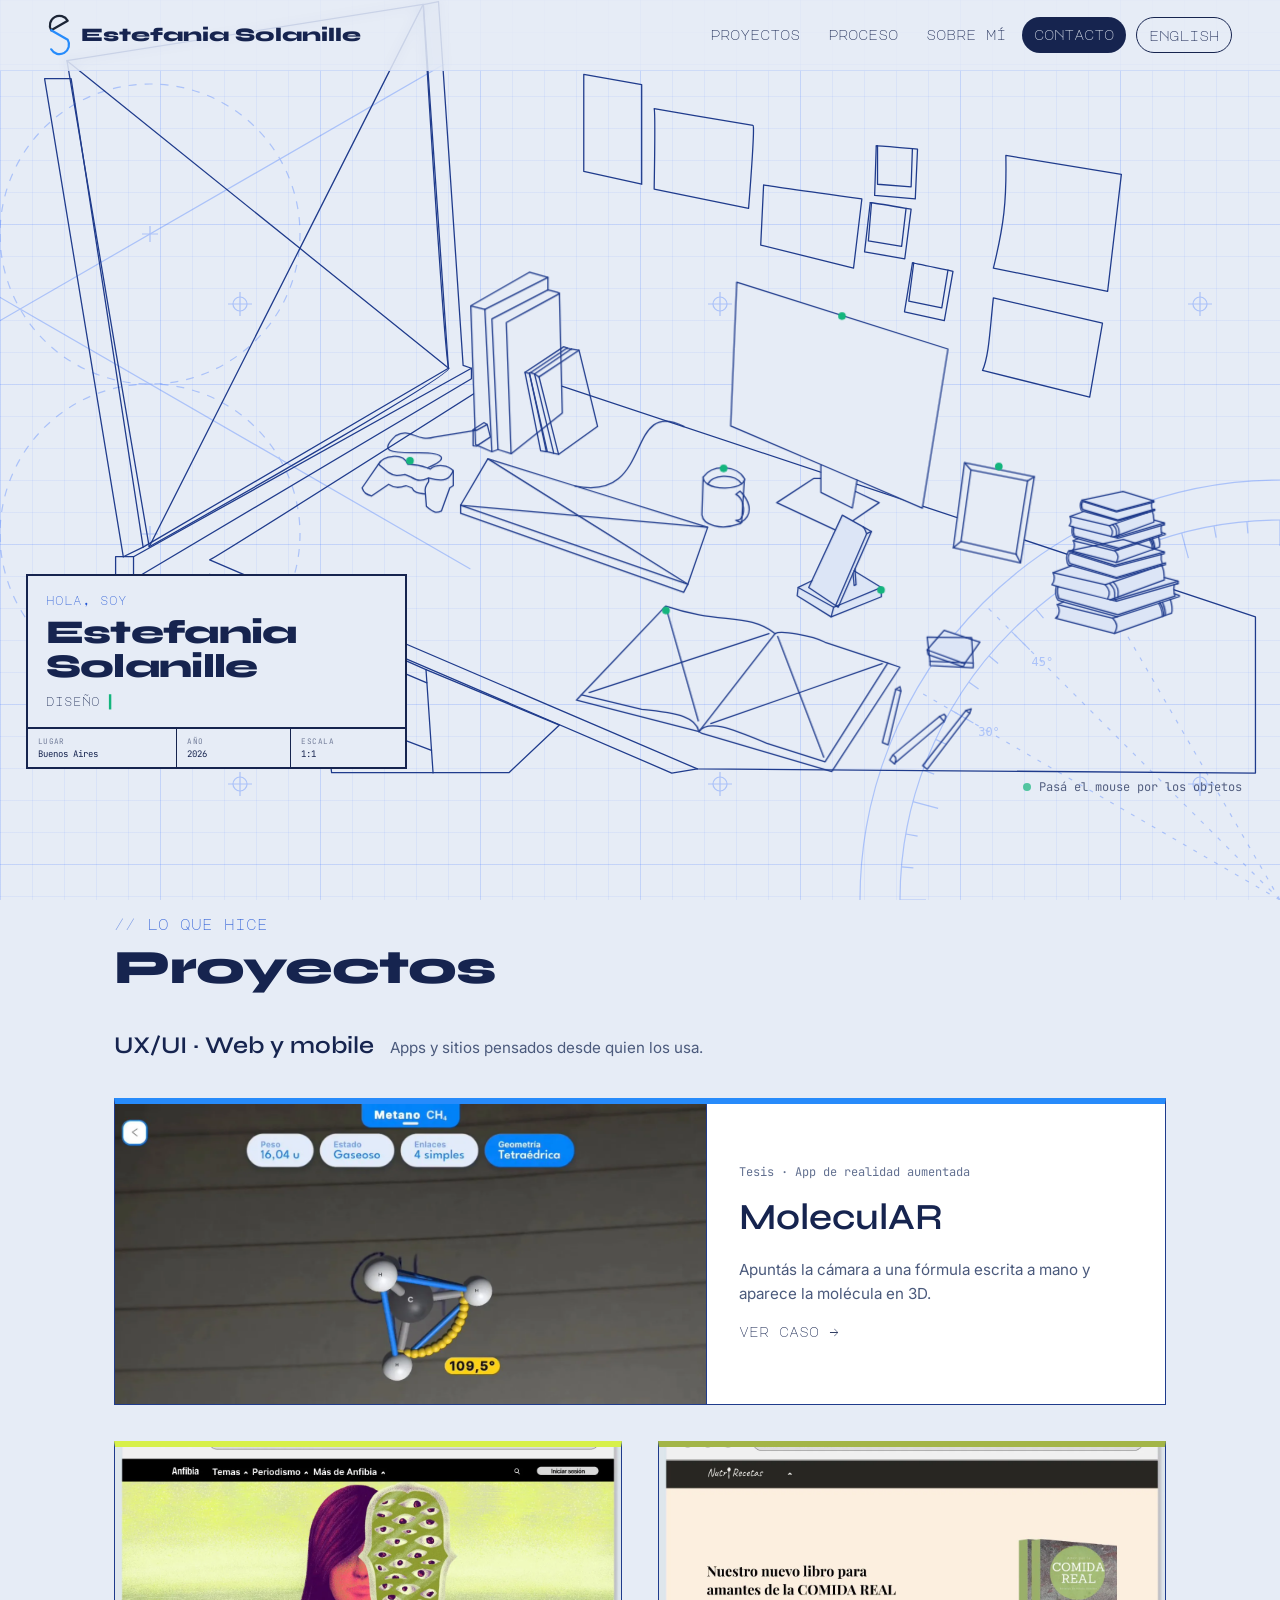
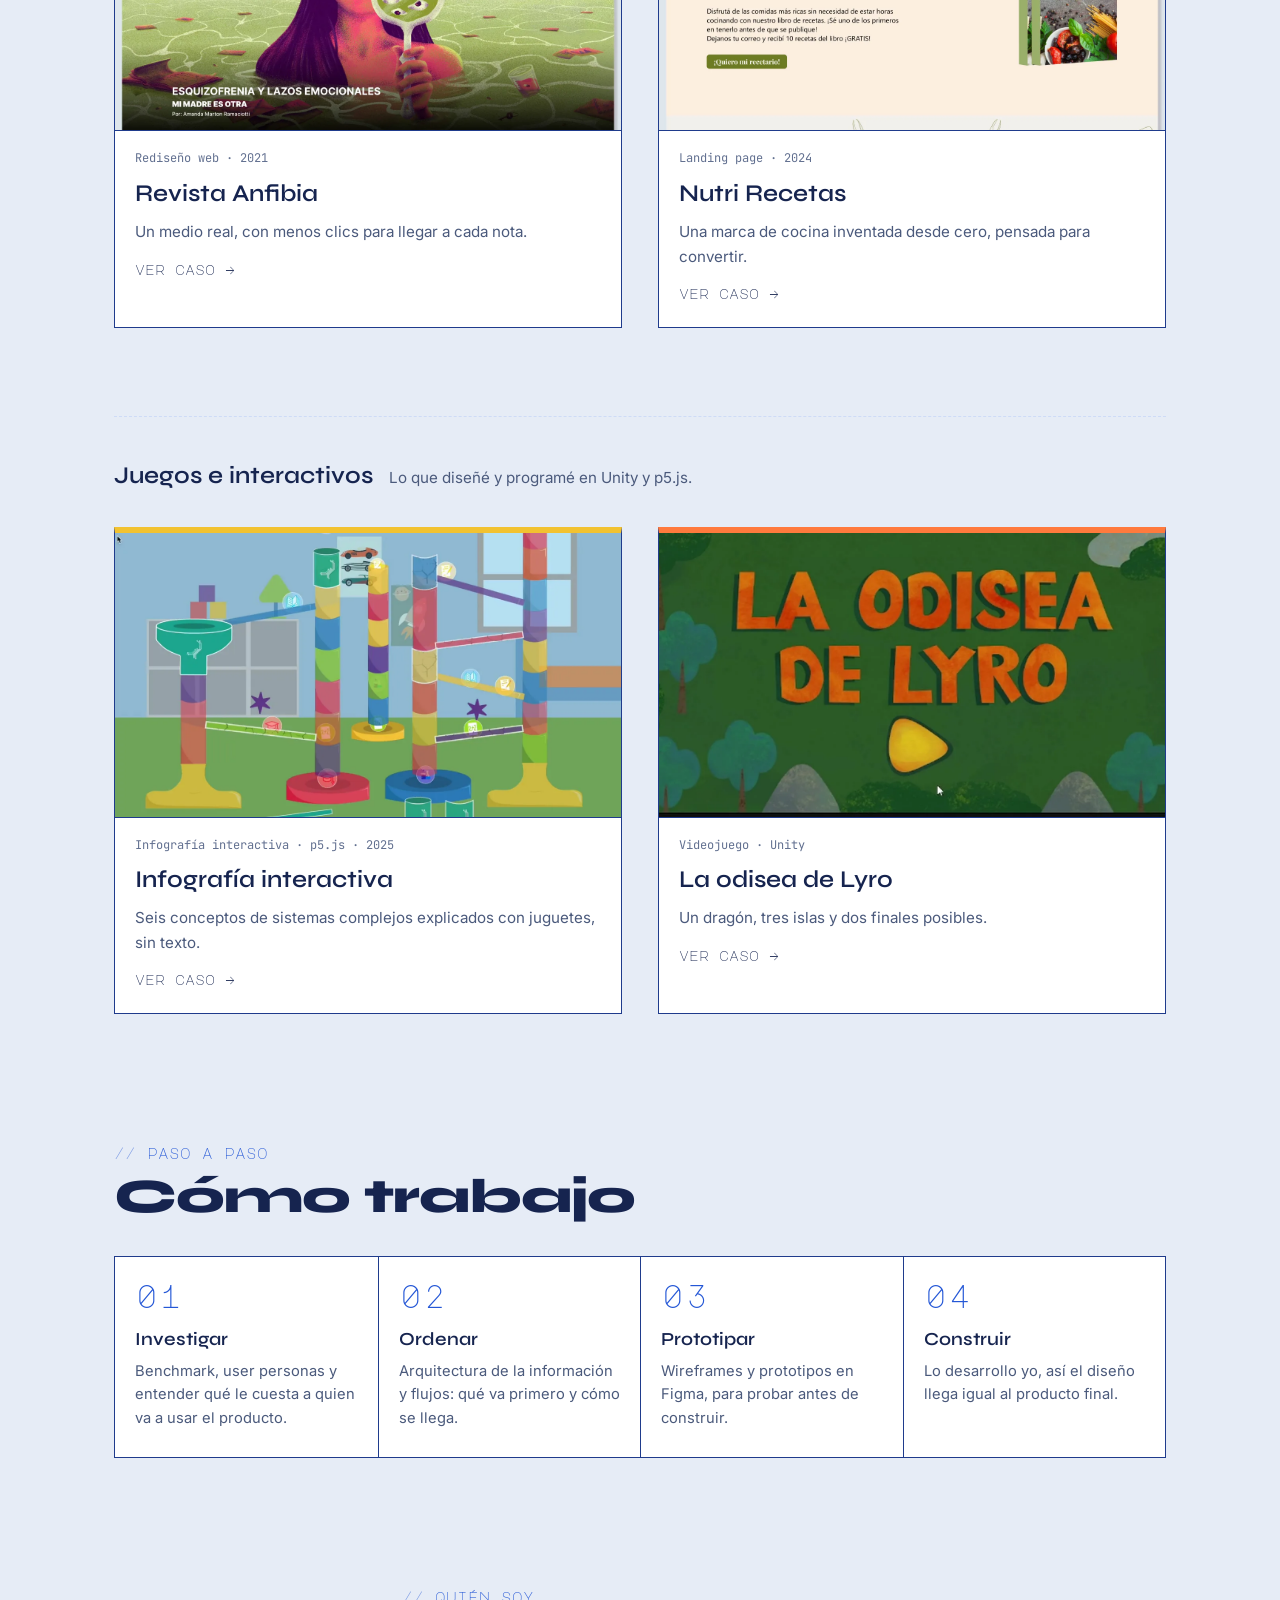
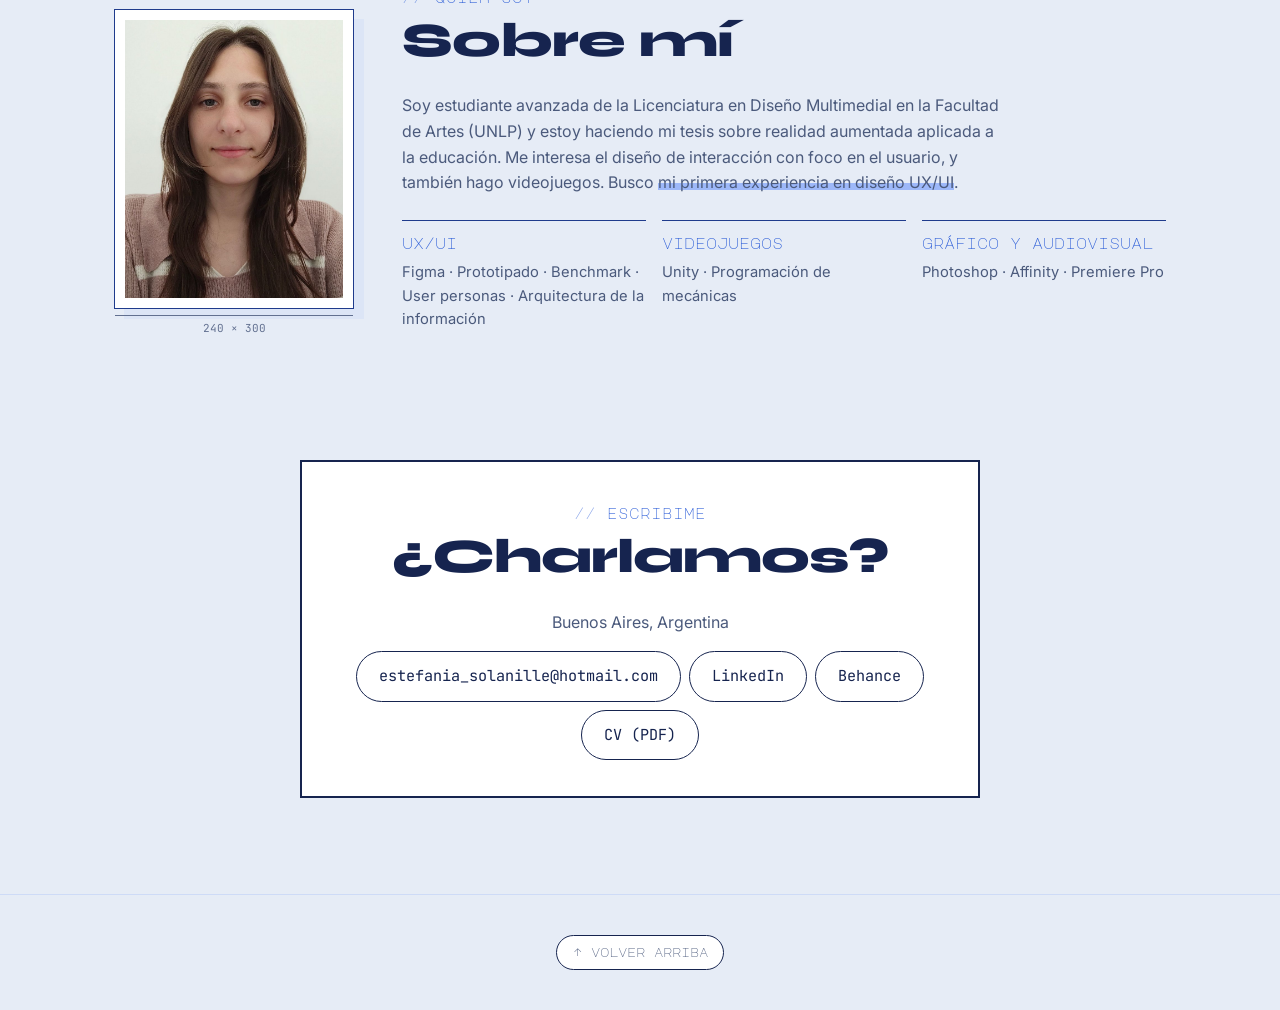
==== index.html @ 99b63581 "Rótulo de la portada: año en lugar de número de hoja Co-Authored-By: Claude Opus 5.5 <noreply@anthro" ====
<!doctype html>
<html lang="es">
<head>
  <meta charset="utf-8">
  <meta name="viewport" content="width=device-width, initial-scale=1">
  <title>Estefania Solanille · Portfolio</title>
  <meta name="description" content="Portfolio de Estefania Solanille: diseño UX/UI para web, mobile y videojuegos. Buenos Aires, Argentina.">
  <link rel="alternate" hreflang="es" href="https://estefaniasolanille.github.io/">
  <link rel="alternate" hreflang="en" href="https://estefaniasolanille.github.io/en/">
  <link rel="icon" type="image/svg+xml" href="img/favicon.svg">
  <link rel="icon" type="image/png" sizes="32x32" href="img/favicon-32.png">
  <link rel="apple-touch-icon" href="img/apple-touch-icon.png">
  <meta property="og:type" content="website">
  <meta property="og:url" content="https://estefaniasolanille.github.io/">
  <meta property="og:title" content="Estefania Solanille · Portfolio">
  <meta property="og:description" content="Portfolio de Estefania Solanille: diseño UX/UI para web, mobile y videojuegos. Buenos Aires, Argentina.">
  <meta property="og:image" content="https://estefaniasolanille.github.io/img/og-portada.jpg">
  <meta property="og:image:width" content="1200">
  <meta property="og:image:height" content="630">
  <meta property="og:locale" content="es_AR">
  <meta name="twitter:card" content="summary_large_image">
  <script>document.documentElement.classList.add('js')</script>
  <link rel="preconnect" href="https://fonts.googleapis.com">
  <link rel="preconnect" href="https://fonts.gstatic.com" crossorigin>
  <link href="https://fonts.googleapis.com/css2?family=Inter:wght@400;500;700&family=JetBrains+Mono&family=Major+Mono+Display&family=Syne:wght@600;800&display=swap" rel="stylesheet">
  <link rel="stylesheet" href="css/styles.css?v=62">
</head>
<body class="page-home">

  <header class="topbar">
    <a href="#inicio" class="logo" aria-label="Estefania Solanille · Inicio"><svg class="logo-mark" viewBox="14 4 72 132" aria-hidden="true"><path class="guides" d="M20 40a30 30 0 1 0 60 0a30 30 0 1 0 -60 0 M20 100a30 30 0 1 0 60 0a30 30 0 1 0 -60 0 M11.89 62.00L88.11 18.00 M11.89 48.00L88.11 92.00 M6 10H94M6 40H94M6 70H94M6 100H94M6 130H94 M20 0V140M50 0V140M80 0V140"/><path class="lm e" pathLength="1" d="M75.98 25.00A30 30 0 1 0 24.02 55.00L75.98 25.00"/><path class="lm s" pathLength="1" d="M24.02 55.00L75.98 85.00A30 30 0 1 1 24.02 115.00"/></svg><span class="logo-full">Estefania Solanille</span></a>
    <nav aria-label="Secciones">
      <a href="#proyectos">Proyectos</a>
      <a href="#proceso">Proceso</a>
      <a href="#sobre-mi">Sobre mí</a>
      <a href="#contacto">Contacto</a>
      <a class="lang" href="en/index.html" hreflang="en" lang="en">English</a>
    </nav>
  </header>

  <section id="inicio" class="hero">
    <div class="stage">
      <svg class="desk" viewBox="0 0 1920 1080" style="--done:2643ms" role="group" aria-label="Dibujo lineal de mi escritorio"><defs><clipPath id="clip-monitor-0"><polygon points="1110.5,319 1440.5,423.5 1400.5,672 1298.5,628.2 1242,604 1101,543.5"/></clipPath><clipPath id="clip-telefono-0"><polygon points="1275.5,683 1313.5,712 1265,824.3 1227.88,785.5"/></clipPath><clipPath id="clip-marco-0"><polygon points="1476.5,612.5 1565,629.5 1547,744 1461,724"/></clipPath><clipPath id="clip-cuaderno-0"><polygon points="999.5,825 1170.5,868 1051.5,1021 868,963.57"/></clipPath><clipPath id="clip-cuaderno-1"><polygon points="1170.5,868 1346.5,914.2 1248.5,1068.5 1051.5,1021"/></clipPath></defs><g class="part"><path class="ln" style="--n:0" pathLength="1" d="M625 924.5L454.262 848.5V872L465.652 982L477.5 1085.5H636"/><path class="ln" style="--n:1" pathLength="1" d="M636 1085.5H754.5L833.5 1011L625 924.5"/><path class="ln" style="--n:2" pathLength="1" d="M625 924.5L626.401 945L633.609 1050.5L636 1085.5"/><path class="ln" style="--n:3" pathLength="1" d="M593.5 1035.5L520.5 1002.5L465.652 982"/><path class="ln" style="--n:4" pathLength="1" d="M520.5 1002.5C512.684 1009.29 517.35 1014.24 533 1024L588 1047L593.5 1035.5"/><path class="ln" style="--n:5" pathLength="1" d="M593.5 1035.5L633.609 1050.5"/><path class="ln" style="--n:6" pathLength="1" d="M454.262 872L626.401 945"/><path class="ln" style="--n:7" pathLength="1" d="M183 733L70.5 1H29L152 748"/><path class="ln" style="--n:8" pathLength="1" d="M152 748L183 733L660 453.5L621 -114.5L644.5 -119.5L683 449L696 453.5V470L168 783.5L140 776V748H152Z"/><path class="ln" style="--n:9" pathLength="1" d="M152 748H168"/><path class="ln" style="--n:10" pathLength="1" d="M168 748V783.5"/><path class="ln" style="--n:11" pathLength="1" d="M168 748L696 453.5"/><path class="ln" style="--n:12" pathLength="1" d="M1049 1079.5L1921 1086V842L759.5 455.5C606 553 296.6 749 287 753L1049 1079.5Z"/><path class="ln" style="--n:13" pathLength="1" d="M1049 1079.5L1009 1086L287 775.5"/><path class="ln" style="--n:14" pathLength="1" d="M660.5 453.5C655.7 443.5 631.833 70.3333 620.5 -115L64 -27C68.8 8.6 151.667 494.167 192.5 732.5C350.5 643.667 665.3 463.5 660.5 453.5Z"/><path class="ln" style="--n:15" pathLength="1" d="M64 -27L427.987 266.203"/><path class="ln" style="--n:16" pathLength="1" d="M192.5 732.5L427.987 266.203"/><path class="ln" style="--n:17" pathLength="1" d="M660.5 453.5L427.987 266.203"/><path class="ln" style="--n:18" pathLength="1" d="M620.5 -115L427.987 266.203"/></g><g class="part"><path class="ln" style="--n:19" pathLength="1" d="M1385 110.31C1366.37 108.718 1339.05 106.465 1330.5 106.063C1329.63 106.022 1328.95 106 1328.5 106L1326 183.5L1389.5 189L1393 111C1390.62 110.793 1387.91 110.56 1385 110.31Z"/><path class="ln" style="--n:20" pathLength="1" d="M1328.5 106L1330.5 106.063"/><path class="ln" style="--n:21" pathLength="1" d="M1330.5 106.063V166L1383 170L1385 110.31"/><path class="ln" style="--n:22" pathLength="1" d="M1375.08 203.652C1356.65 200.526 1329.61 196.023 1321.12 194.915C1320.26 194.803 1319.59 194.725 1319.13 194.688L1310.24 271.716L1373.07 282.444L1383 205C1380.64 204.596 1377.97 204.141 1375.08 203.652Z"/><path class="ln" style="--n:23" pathLength="1" d="M1319.13 194.688L1321.12 194.915"/><path class="ln" style="--n:24" pathLength="1" d="M1321.12 194.915L1316.17 254.648L1368.16 262.972L1375.08 203.652"/><path class="ln" style="--n:25" pathLength="1" d="M1440.54 300.326C1422.28 296.347 1395.48 290.592 1387.05 289.091C1386.19 288.938 1385.52 288.829 1385.07 288.771L1372.6 365.302L1434.87 378.94L1448.39 302.041C1446.05 301.528 1443.4 300.949 1440.54 300.326Z"/><path class="ln" style="--n:26" pathLength="1" d="M1385.07 288.771L1387.05 289.091"/><path class="ln" style="--n:27" pathLength="1" d="M1387.05 289.091L1379.32 348.528L1430.87 359.26L1440.54 300.326"/><path class="ln" style="--n:28" pathLength="1" d="M1531 121C1532.39 192.084 1527.92 230.567 1511.5 297L1690 333.5L1711.5 150.5L1531 121Z"/><path class="ln" style="--n:29" pathLength="1" d="M1511.5 343.5L1682 383L1662 498.5L1494.5 457C1504.74 433.821 1505.97 394.323 1511.5 343.5Z"/><path class="ln" style="--n:30" pathLength="1" d="M1152.5 167C1157.3 168.2 1256.83 182.167 1306 189L1293 297L1148 261L1152.5 167Z"/><path class="ln" style="--n:31" pathLength="1" d="M981.5 48C983.1 51.6 982.167 133.167 981.5 173.5L1129 203.652C1132.5 160.435 1138.8 74 1136 74C1133.2 74 1031.83 56.6667 981.5 48Z"/><path class="ln" style="--n:32" pathLength="1" d="M871.5 146L962 166V10.5L871.5 -5.5V146Z"/></g><g class="part"><path class="paper" d="M786.5 303.5L815.5 311.5V331C822.333 332.5 835.5 335.8 833.5 337L838 523.5L758 587L737.5 580.5L728 584L702.5 573L695 356L786.5 303.5Z"/><path class="ln" style="--n:33" pathLength="1" d="M695 356L717 361.5"/><path class="ln" style="--n:34" pathLength="1" d="M737.5 580.5L728 584L702.5 573L695 356L786.5 303.5L815.5 311.5V331"/><path class="ln" style="--n:35" pathLength="1" d="M717 361.5L815.5 311.5"/><path class="ln" style="--n:36" pathLength="1" d="M717 361.5L728 584"/><path class="ln" style="--n:37" pathLength="1" d="M737.5 580.5L728 376.5L815.5 331"/><path class="ln" style="--n:38" pathLength="1" d="M833.5 337L838 523.5L758 587L737.5 580.5"/><path class="ln" style="--n:39" pathLength="1" d="M815.5 331C822.333 332.5 835.5 335.8 833.5 337"/><path class="ln" style="--n:40" pathLength="1" d="M833.5 337C831.5 338.2 777.333 367.5 750.5 382L758 587"/><path class="ln" style="--n:41" pathLength="1" d="M779.5 460L786.5 461.5"/><path class="ln" style="--n:42" pathLength="1" d="M845.5 422L788 460.496"/><path class="ln" style="--n:43" pathLength="1" d="M845.5 422L852 423.5"/><path class="ln" style="--n:44" pathLength="1" d="M786.5 461.5L788 460.496"/><path class="ln" style="--n:45" pathLength="1" d="M788 460.496L794.5 462.5"/><path class="ln" style="--n:46" pathLength="1" d="M794.5 462.5L852 423.5"/><path class="ln" style="--n:47" pathLength="1" d="M794.5 462.5L801.5 467"/><path class="ln" style="--n:48" pathLength="1" d="M864 425.5L801.5 467"/></g><a class="obj" href="index.html#proyectos" aria-label="Proyectos web"><path class="paper" d="M1101 543.5L1110.5 319L1440.5 423.5L1400.5 672L1298.5 628.237L1295.5 645.75L1333 663.5L1268.5 708L1173 663.5L1230.5 625.75H1242.01V604L1101 543.5Z"/><g class="sk" clip-path="url(#clip-monitor-0)"><g transform="matrix(0.95376 0.30202 -0.04222 0.99778 1110.5 319)"><path style="--k:0" pathLength="1" d="M10 10H336V30H10Z"/><path style="--k:1" pathLength="1" d="M17 20a3 3 0 1 0 6 0a3 3 0 1 0 -6 0M27 20a3 3 0 1 0 6 0a3 3 0 1 0 -6 0M37 20a3 3 0 1 0 6 0a3 3 0 1 0 -6 0"/><path style="--k:2" pathLength="1" d="M20 44H66"/><path style="--k:3" pathLength="1" d="M236 44H262M272 44H298M308 44H326"/><path style="--k:4" pathLength="1" d="M20 56H326V136H20Z"/><path style="--k:5" pathLength="1" d="M172 88a14 14 0 1 0 28 0a14 14 0 1 0 -28 0"/><path style="--k:6" pathLength="1" d="M164 136C166 112 206 112 208 136"/><path style="--k:7" pathLength="1" d="M32 104H112M32 114H96M32 124H80"/><path style="--k:8" pathLength="1" d="M20 148H118V210H20Z"/><path style="--k:9" pathLength="1" d="M124 148H222V210H124Z"/><path style="--k:10" pathLength="1" d="M228 148H326V210H228Z"/><path style="--k:11" pathLength="1" d="M28 196H96M132 196H200M236 196H304"/></g></g><path class="ln" style="--n:49" pathLength="1" d="M1298.5 628.237L1242.01 604L1101 543.5L1110.5 319L1440.5 423.5L1400.5 672L1298.5 628.237Z"/><path class="ln" style="--n:50" pathLength="1" d="M1242.01 604V625.75"/><path class="ln" style="--n:51" pathLength="1" d="M1298.5 628.237L1295.5 645.75"/><path class="ln" style="--n:52" pathLength="1" d="M1242.01 625.75V647.5L1291 672L1295.5 645.75"/><path class="ln" style="--n:53" pathLength="1" d="M1242.01 625.75H1230.5L1173 663.5L1268.5 708L1333 663.5L1295.5 645.75"/><rect class="hit" x="1093.0" y="311.0" width="355.5" height="405.0"/><circle class="dot" cx="1275" cy="372" r="6"/><g class="tag"><path class="lead-line" d="M1275 372 L1000 300"/><rect class="tag-bg" x="902" y="281" width="197" height="38" rx="19"/><text x="1000" y="306" text-anchor="middle">Proyectos web</text></g></a><g class="part"><path class="ln" style="--n:54" pathLength="1" d="M786.5 461.5L813 584L804 582.5L779.5 460L840 420L845.5 422"/><path class="ln" style="--n:55" pathLength="1" d="M852 423.5L864 425.5L893 544.5L832 588L824.5 586.5L814.5 584L786.5 461.5"/><path class="ln" style="--n:56" pathLength="1" d="M794.5 462.5L824.5 586.5"/><path class="ln" style="--n:57" pathLength="1" d="M801.5 467L832 588"/><path class="ln" style="--n:58" pathLength="1" d="M857.5 637.364L721.5 595L679 667.5V680L1027.5 803.5L1034 791L1065 702L857.5 637.364Z"/><path class="ln" style="--n:59" pathLength="1" d="M721.5 595L863.366 683.978"/><path class="ln" style="--n:60" pathLength="1" d="M679 667.5L1034 791"/><path class="ln" style="--n:61" pathLength="1" d="M679 667.5L863.366 683.978"/><path class="ln" style="--n:62" pathLength="1" d="M1034 791L863.366 683.978"/><path class="ln" style="--n:63" pathLength="1" d="M1065 702L863.366 683.978"/><path class="ln" style="--n:64" pathLength="1" d="M857.5 637.364C982.587 663.815 934 498.5 1028 544.5"/></g><a class="obj" href="lyro.html" aria-label="Juegos"><path class="ln" style="--n:65" pathLength="1" d="M550.5 603.5L525 640.5C527.8 648.562 531.758 650.596 540 653L566.5 635C576.273 640.961 582.271 640.782 593.5 637L603 640.5C605.647 647.086 611.219 648.663 624 650"/><path class="ln" style="--n:66" pathLength="1" d="M550.5 603.5L566.5 616.5C575.579 622.531 581.416 621.802 592 619.5L600.5 623"/><path class="ln" style="--n:67" pathLength="1" d="M629 625V630.5C624.358 637.442 622.247 641.456 624 650L625.5 669.5C638.835 681.195 642.463 679.519 648.847 676.571L649 676.5L662 640.5L667.5 637V613.5C660 605.5 643 602 631.5 611C629.927 610.358 628.433 609.761 627 609.206C616.17 605.017 608.79 603.292 596.5 603.5C588.5 584.5 558 590 550.5 603.5"/><path class="ln" style="--n:68" pathLength="1" d="M601.5 623.5C612.735 630.607 618.665 629.689 629 625C653.666 631.581 661.169 627.994 667.5 613.5"/><path class="ln" style="--n:69" pathLength="1" d="M627 609.206C659.638 596.154 657 585.5 613.5 585.5C568.282 586.315 551.322 583.765 577.5 559C600.5 545.5 609.906 569.404 638.5 561L698.5 551.233"/><path class="ln" style="--n:70" pathLength="1" d="M698.5 549.5L704 550.5L720.5 541.5"/><path class="ln" style="--n:71" pathLength="1" d="M698.5 551.233V549.5L715.5 538.5L720.5 541.5L725.5 561L704 575L698.5 574.5V551.233Z"/><path class="ln" style="--n:72" pathLength="1" d="M698.5 551.233L703 550.5"/><rect class="hit" x="517.0" y="530.5" width="216.5" height="158.69500000000005"/><circle class="dot" cx="600" cy="598" r="6"/><g class="tag"><path class="lead-line" d="M600 598 L560 505"/><rect class="tag-bg" x="507" y="486" width="106" height="38" rx="19"/><text x="560" y="511" text-anchor="middle">Juegos</text></g></a><a class="obj" href="index.html#contacto" aria-label="Contacto"><path class="ln" style="--n:73" pathLength="1" d="M1118.06 693.63L1118 694.556C1117.33 695.389 1115.5 697.056 1113.5 697.056C1086 707.056 1058 699.056 1056 682.556L1058 623.556C1072.5 602.556 1112 605.056 1122.5 626.056C1122.56 626.82 1122.51 627.556 1122.35 628.265"/><path class="ln" style="--n:74" pathLength="1" d="M1122.35 628.265C1121.86 630.52 1120.31 632.491 1118 634.157C1107.05 642.057 1079.02 643.071 1065.5 634.78C1061.07 632.065 1058.2 628.352 1058 623.556"/><path class="ln" style="--n:75" pathLength="1" d="M1122.5 626.056L1122.35 628.265"/><path class="ln" style="--n:76" pathLength="1" d="M1118.06 693.63L1118.57 685.828"/><path class="ln" style="--n:77" pathLength="1" d="M1118.06 693.63C1117.56 693.946 1117.04 694.254 1116.5 694.556L1109 691.056C1113.36 691.9 1116.57 689.656 1118.57 685.828"/><path class="ln" style="--n:78" pathLength="1" d="M1118.06 693.63C1134.47 683.348 1132.47 666.039 1120.83 651.419"/><path class="ln" style="--n:79" pathLength="1" d="M1118.57 685.828L1119.91 665.542"/><path class="ln" style="--n:80" pathLength="1" d="M1118.57 685.828C1121.25 680.703 1121.75 672.737 1119.91 665.542"/><path class="ln" style="--n:81" pathLength="1" d="M1119.91 665.542L1120.83 651.419"/><path class="ln" style="--n:82" pathLength="1" d="M1119.91 665.542C1118.24 659.014 1114.64 653.119 1109 650.556L1115.5 645.556C1117.45 647.442 1119.23 649.405 1120.83 651.419"/><path class="ln" style="--n:83" pathLength="1" d="M1120.83 651.419L1122.35 628.265"/><path class="ln" style="--n:84" pathLength="1" d="M1065.5 634.78C1070 620.056 1106.5 616.556 1118 634.157"/><rect class="hit" x="1048.0" y="594.556" width="94.47000000000003" height="120.5"/><circle class="dot" cx="1090" cy="610" r="6"/><g class="tag"><path class="lead-line" d="M1090 610 L1090 555"/><rect class="tag-bg" x="1024" y="536" width="132" height="38" rx="19"/><text x="1090" y="561" text-anchor="middle">Contacto</text></g></a><a class="obj" href="molecular.html" aria-label="Trabajos mobile"><path class="tint" d="M1275.5 683L1307.5 700.934L1321 708.5L1295.33 767L1295.6 770.971L1336.5 796V810.5L1258 842L1205 809L1206.5 796L1227.88 785.5L1275.5 683Z"/><g class="sk" clip-path="url(#clip-telefono-0)"><g transform="matrix(0.42142 -0.90708 0.68741 0.71852 1227.88 785.5)"><g transform="matrix(0.1091 0.2386 -0.2386 0.1091 84.07 -23.33)"><path style="--k:0;stroke-width:9" pathLength="1" d="M154.813 168.779C151.637 176.715 150.368 183.679 150.358 193.699C150.353 199.326 152.896 204.683 155.114 209.286C157.126 213.462 161.471 215.825 165.12 218.047C168.275 219.97 171.649 220.289 175.765 219.187C191.625 214.942 198.978 194.591 202.341 185.186C203.703 181.375 203.462 177.068 202.99 172.785C202.014 163.94 196.5 151.299 175.513 151.299L175.384 151.299C172.031 151.298 169.581 151.298 167.817 152.391C164.862 155.386 162.492 158.276 159.847 161.281C158.369 163.342 156.618 166.489 154.813 172.594"/><path style="--k:1;stroke-width:9" pathLength="1" d="M201.5 133.781C202.759 128.726 205.945 119.816 220.516 93.0359C224.06 86.4397 225.634 82.9771 226.602 80.7211C227.57 78.4651 227.885 77.5208 228.209 77.5017"/><path style="--k:2;stroke-width:9" pathLength="1" d="M150.703 242.236C147.971 246.085 143.557 254.873 139.262 272.529C137.986 277.158 136.657 280.484 135.193 283.637C133.729 286.79 132.171 289.669 131.5 292.828"/><path style="--k:3;stroke-width:15" pathLength="1" d="M7.5 289.502C7.5 289.097 7.5 288.692 13.0157 276.536C18.5314 264.379 29.5629 240.484 35.4579 227.365C41.3529 214.245 41.7771 212.625 43.5 208.502"/><path style="--k:4;stroke-width:15" pathLength="1" d="M58.5 174.872C59.0203 170.679 61.1172 165.444 64.5305 157.561C66.2771 153.528 67.9439 147.321 70.5689 140.368C74.7706 127.629 80.5567 113.937 82.7994 108.805C83.1975 107.614 83.4577 106.574 83.7257 105.502"/><path style="--k:5;stroke-width:15" pathLength="1" d="M99.7413 76.8624C102.179 72.1853 106.281 64.2364 111.786 54.5934C116.502 46.0006 125.121 29.8969 129.84 20.8546C134.56 11.8123 135.119 10.3193 136.5 7.50175"/></g></g></g><path class="ln" style="--n:85" pathLength="1" d="M1313.5 712C1312.33 708.778 1309.5 702.055 1307.5 700.934L1275.5 683L1227.88 785.5"/><path class="ln" style="--n:86" pathLength="1" d="M1294.01 770L1295.33 767L1321 708.5L1307.5 700.934"/><path class="ln" style="--n:87" pathLength="1" d="M1321 708.5L1313.5 712"/><path class="ln" style="--n:88" pathLength="1" d="M1313.5 712L1265 824.304"/><path class="ln" style="--n:89" pathLength="1" d="M1265 824.304L1223 796L1227.88 785.5"/><path class="ln" style="--n:90" pathLength="1" d="M1265 824.304L1266.33 825.199"/><path class="ln" style="--n:91" pathLength="1" d="M1295.6 770.971L1336.5 796V810.5L1258 842L1205 809L1206.5 796L1227.88 785.5"/><path class="ln" style="--n:92" pathLength="1" d="M1336.5 796L1270.56 823.437"/><path class="ln" style="--n:93" pathLength="1" d="M1258 842L1262 827"/><path class="ln" style="--n:94" pathLength="1" d="M1262 827L1206.5 796"/><path class="ln" style="--n:95" pathLength="1" d="M1262 827L1266.33 825.199"/><path class="ln" style="--n:96" pathLength="1" d="M1295.6 770.971L1294.01 770"/><path class="ln" style="--n:97" pathLength="1" d="M1295.6 770.971L1297 791.5L1294.01 793L1292.26 774"/><path class="ln" style="--n:98" pathLength="1" d="M1295.6 770.971L1295.33 767"/><path class="ln" style="--n:99" pathLength="1" d="M1270.56 823.437L1292.26 774L1294.01 770"/><path class="ln" style="--n:100" pathLength="1" d="M1270.56 823.437L1269 827L1266.33 825.199"/><path class="ln" style="--n:101" pathLength="1" d="M1270.56 823.437L1266.33 825.199"/><rect class="hit" x="1197.0" y="675.0" width="147.5" height="175.0"/><circle class="dot" cx="1336" cy="800" r="6"/><g class="tag"><path class="lead-line" d="M1336 800 L1455 818"/><rect class="tag-bg" x="1344" y="799" width="223" height="38" rx="19"/><text x="1455" y="824" text-anchor="middle">Trabajos mobile</text></g></a><a class="obj" href="index.html#sobre-mi" aria-label="Sobre mí"><path class="paper" d="M1466.5 601L1575.5 623L1554 757.5L1449 734L1466.5 601Z"/><g class="sk" clip-path="url(#clip-marco-0)"><g transform="matrix(0.98333 0.18889 -0.13839 0.99554 1476.5 612.5)"><g transform="matrix(0.2535 0 0 0.2535 26.75 7.84)"><path style="--k:0;stroke-width:9" pathLength="1" d="M127.09 62.5a60.5 60.5 0 1 0 -121 0a60.5 60.5 0 1 0 121 0"/><path style="--k:1;stroke-width:9" pathLength="1" d="M68.59 124V199"/><path style="--k:2;stroke-width:9" pathLength="1" d="M1.59 199H141.59"/><path style="--k:3;stroke-width:9" pathLength="1" d="M68.59 199V290.5"/><path style="--k:4;stroke-width:9" pathLength="1" d="M68.59 290.5L141.59 378.5"/><path style="--k:5;stroke-width:9" pathLength="1" d="M68.59 290.5L1.59 378.5"/></g></g></g><path class="ln" style="--n:102" pathLength="1" d="M1476.5 612.5L1565 629.5"/><path class="ln" style="--n:103" pathLength="1" d="M1476.5 612.5L1461 724"/><path class="ln" style="--n:104" pathLength="1" d="M1476.5 612.5L1466.5 601"/><path class="ln" style="--n:105" pathLength="1" d="M1565 629.5L1547 744"/><path class="ln" style="--n:106" pathLength="1" d="M1565 629.5L1575.5 623"/><path class="ln" style="--n:107" pathLength="1" d="M1547 744L1461 724"/><path class="ln" style="--n:108" pathLength="1" d="M1547 744L1554 757.5"/><path class="ln" style="--n:109" pathLength="1" d="M1461 724L1449 734"/><path class="ln" style="--n:110" pathLength="1" d="M1554 757.5L1575.5 623L1466.5 601L1449 734L1554 757.5Z"/><rect class="hit" x="1441.0" y="593.0" width="142.5" height="172.5"/><circle class="dot" cx="1520" cy="607" r="6"/><g class="tag"><path class="lead-line" d="M1520 607 L1520 555"/><rect class="tag-bg" x="1454" y="536" width="132" height="38" rx="19"/><text x="1520" y="561" text-anchor="middle">Sobre mí</text></g></a><g class="part"><path class="tint" d="M1700.66 868L1608.53 843.962L1612.67 839.34L1611.29 843.038C1615.32 834.592 1615.73 830.087 1611.29 822.698L1620.97 818.538L1612.67 815.764C1607.51 808.681 1607.61 803.023 1609.91 794.038L1603 791.726C1607.15 786.642 1607.78 779.976 1604.84 772.774L1633.86 762.141L1629.26 761.217C1627.88 760.292 1622.86 748.754 1629.26 739.028L1714.48 721L1778.51 740.415V743.189L1773.9 744.399C1773.06 750.807 1773.31 754.049 1775.74 758.883L1780.35 757.519V760.292L1775.08 761.789C1778.15 768.565 1778.59 772.743 1778.51 780.17L1800.16 786.179V789.877L1794.17 791.726C1792.87 796.519 1793.31 799.769 1794.17 805.594L1802 808.368V810.217L1788.18 814.84C1790.98 824.066 1791.98 828.986 1790.02 836.104L1780.35 839.556L1777.59 840.543L1775.74 841.201L1700.66 868Z"/><path class="tint" d="M1703.61 757L1634.17 738.849L1637.29 735.359L1636.25 738.151C1639.29 731.774 1639.6 728.372 1636.25 722.792L1643.54 719.651L1637.29 717.557C1633.4 712.208 1633.47 707.935 1635.21 701.151L1630 699.406C1633.12 695.566 1633.61 690.533 1631.39 685.094L1653.26 677.066L1649.79 676.368C1648.75 675.67 1644.97 666.957 1649.79 659.613L1714.03 646L1762.29 660.66V662.755L1758.82 663.669C1758.18 668.507 1758.38 670.955 1760.21 674.606L1763.68 673.576V675.67L1759.71 676.8C1762.02 681.917 1762.36 685.072 1762.29 690.679L1778.61 695.217V698.009L1774.1 699.406C1773.12 703.025 1773.45 705.479 1774.1 709.877L1780 711.972V713.368L1769.58 716.859C1771.69 723.826 1772.45 727.541 1770.97 732.915L1763.68 735.522L1761.6 736.267L1760.21 736.764L1703.61 757Z"/><path class="ln" style="--n:111" pathLength="1" d="M1775.74 841.201L1700.66 868L1608.53 843.962L1612.67 839.34L1611.29 843.038C1615.32 834.592 1615.73 830.087 1611.29 822.698L1620.97 818.538"/><path class="ln" style="--n:112" pathLength="1" d="M1700.66 868C1706 857.893 1705.99 852.564 1697.89 843.962"/><path class="ln" style="--n:113" pathLength="1" d="M1788.18 814.84C1790.98 824.066 1791.98 828.986 1790.02 836.104L1780.35 839.556"/><path class="ln" style="--n:114" pathLength="1" d="M1788.18 814.84L1802 810.217V808.368L1794.17 805.594"/><path class="ln" style="--n:115" pathLength="1" d="M1772.06 820.04L1775.74 818.851L1788.18 814.84"/><path class="ln" style="--n:116" pathLength="1" d="M1697.89 843.962L1611.29 822.698"/><path class="ln" style="--n:117" pathLength="1" d="M1697.89 843.962L1705.06 841.651"/><path class="ln" style="--n:118" pathLength="1" d="M1620.97 818.538L1705.06 841.651"/><path class="ln" style="--n:119" pathLength="1" d="M1620.97 818.538L1612.67 815.764C1607.51 808.681 1607.61 803.023 1609.91 794.038"/><path class="ln" style="--n:120" pathLength="1" d="M1705.06 841.651L1769.75 820.783"/><path class="ln" style="--n:121" pathLength="1" d="M1612.67 794.731C1610.9 801.468 1611.07 805.441 1614.06 812.991L1706.19 838.415L1795.55 809.292L1794.17 805.594C1793.31 799.769 1792.87 796.519 1794.17 791.726L1800.16 789.877V786.179L1778.51 780.17"/><path class="ln" style="--n:122" pathLength="1" d="M1694.21 815.186L1703.88 817.613L1800.16 789.877"/><path class="ln" style="--n:123" pathLength="1" d="M1800.16 786.179L1702.5 814.84"/><path class="ln" style="--n:124" pathLength="1" d="M1702.5 814.84L1703.88 817.613"/><path class="ln" style="--n:125" pathLength="1" d="M1702.5 814.84L1698.81 813.5"/><path class="ln" style="--n:126" pathLength="1" d="M1633.86 762.141L1604.84 772.774C1607.78 779.976 1607.15 786.642 1603 791.726L1609.91 794.038"/><path class="ln" style="--n:127" pathLength="1" d="M1609.91 794.038L1612.67 794.731"/><path class="ln" style="--n:128" pathLength="1" d="M1775.08 761.789C1778.15 768.566 1778.59 772.743 1778.51 780.17V784.33L1706.19 810.802"/><path class="ln" style="--n:129" pathLength="1" d="M1612.67 794.731L1690.06 814.146L1694.21 815.186"/><path class="ln" style="--n:130" pathLength="1" d="M1706.19 810.802L1701.12 812.657L1698.81 813.5L1694.21 815.186"/><path class="ln" style="--n:131" pathLength="1" d="M1775.08 761.789C1775 761.6 1774.91 761.41 1774.82 761.217L1764.2 764.881"/><path class="ln" style="--n:132" pathLength="1" d="M1775.08 761.789L1764.2 764.881"/><path class="ln" style="--n:133" pathLength="1" d="M1773.9 744.399L1701.12 763.528L1631.1 741.802C1627.53 748.095 1627.69 751.746 1631.1 758.443L1703.88 780.17L1775.74 758.883L1780.35 757.519V760.292L1775.08 761.789"/><path class="ln" style="--n:134" pathLength="1" d="M1690.06 814.146C1694.61 804.744 1693.26 799.893 1686.38 791.726"/><path class="ln" style="--n:135" pathLength="1" d="M1686.38 791.726L1604.84 772.774"/><path class="ln" style="--n:136" pathLength="1" d="M1698.81 787.436L1693.08 789.415L1686.38 791.726"/><path class="ln" style="--n:137" pathLength="1" d="M1773.9 744.399L1778.51 743.189V740.415L1714.48 721L1629.26 739.028C1622.86 748.754 1627.88 760.292 1629.26 761.217L1633.86 762.141L1703.88 782.019L1764.2 764.881"/><path class="ln" style="--n:138" pathLength="1" d="M1764.2 764.881L1698.81 787.436"/><path class="ln" style="--n:139" pathLength="1" d="M1778.51 740.415L1701.12 761.217L1629.26 739.028"/><path class="ln" style="--n:140" pathLength="1" d="M1775.74 758.883C1773.31 754.049 1773.06 750.807 1773.9 744.399"/><path class="ln" style="--n:141" pathLength="1" d="M1693.08 789.415C1699.86 796.156 1702.41 800.739 1701.12 812.657"/><path class="ln" style="--n:142" pathLength="1" d="M1698.81 787.436C1706.15 794.94 1707.57 800.13 1706.19 810.802"/><path class="ln" style="--n:143" pathLength="1" d="M1772.06 820.04C1777.13 827.07 1778.45 831.522 1777.59 840.543"/><path class="ln" style="--n:144" pathLength="1" d="M1772.06 820.04L1769.75 820.783"/><path class="ln" style="--n:145" pathLength="1" d="M1775.74 841.201L1777.59 840.543L1780.35 839.556"/><path class="ln" style="--n:146" pathLength="1" d="M1775.74 818.851C1779.19 826.627 1781.06 830.998 1780.35 839.556"/><path class="ln" style="--n:147" pathLength="1" d="M1769.75 820.783C1774.22 828.029 1775.68 832.464 1775.74 841.201"/><path class="ln" style="--n:148" pathLength="1" d="M1760.21 736.764L1703.61 757L1634.17 738.849L1637.29 735.359L1636.25 738.151C1639.29 731.774 1639.6 728.372 1636.25 722.792L1643.54 719.651"/><path class="ln" style="--n:149" pathLength="1" d="M1703.61 757C1707.64 749.368 1707.63 745.345 1701.53 738.849"/><path class="ln" style="--n:150" pathLength="1" d="M1761.6 736.267L1763.68 735.522L1770.97 732.915C1772.45 727.541 1771.69 723.826 1769.58 716.859"/><path class="ln" style="--n:151" pathLength="1" d="M1769.58 716.859L1780 713.368V711.972L1774.1 709.877"/><path class="ln" style="--n:152" pathLength="1" d="M1769.58 716.859L1760.21 719.888"/><path class="ln" style="--n:153" pathLength="1" d="M1701.53 738.849L1636.25 722.792"/><path class="ln" style="--n:154" pathLength="1" d="M1701.53 738.849L1706.93 737.104"/><path class="ln" style="--n:155" pathLength="1" d="M1643.54 719.651L1706.93 737.104"/><path class="ln" style="--n:156" pathLength="1" d="M1643.54 719.651L1637.29 717.557C1633.4 712.208 1633.47 707.935 1635.21 701.151"/><path class="ln" style="--n:157" pathLength="1" d="M1706.93 737.104L1755.69 721.346"/><path class="ln" style="--n:158" pathLength="1" d="M1637.29 701.675C1635.95 706.762 1636.08 709.762 1638.33 715.462L1707.78 734.66L1775.14 712.67L1774.1 709.877C1773.45 705.479 1773.12 703.025 1774.1 699.406L1778.61 698.009V695.217L1762.29 690.679"/><path class="ln" style="--n:159" pathLength="1" d="M1695.63 716.335L1698.75 717.12L1706.04 718.953L1778.61 698.009"/><path class="ln" style="--n:160" pathLength="1" d="M1778.61 695.217L1705 716.859"/><path class="ln" style="--n:161" pathLength="1" d="M1705 716.859L1706.04 718.953"/><path class="ln" style="--n:162" pathLength="1" d="M1705 716.859L1702.22 715.847"/><path class="ln" style="--n:163" pathLength="1" d="M1653.26 677.066L1631.39 685.094C1633.61 690.533 1633.13 695.566 1630 699.406L1635.21 701.151"/><path class="ln" style="--n:164" pathLength="1" d="M1695.63 716.335L1637.29 701.675L1635.21 701.151"/><path class="ln" style="--n:165" pathLength="1" d="M1759.71 676.8C1762.02 681.917 1762.36 685.072 1762.29 690.679V693.821L1707.78 713.81"/><path class="ln" style="--n:166" pathLength="1" d="M1707.78 713.81L1703.96 715.211L1702.22 715.847L1698.75 717.12"/><path class="ln" style="--n:167" pathLength="1" d="M1759.71 676.8C1759.65 676.657 1759.58 676.513 1759.51 676.368L1751.51 679.134"/><path class="ln" style="--n:168" pathLength="1" d="M1759.71 676.8L1751.51 679.134"/><path class="ln" style="--n:169" pathLength="1" d="M1759.71 676.8L1763.68 675.67V673.576L1760.21 674.606"/><path class="ln" style="--n:170" pathLength="1" d="M1695.63 716.335C1699.05 709.235 1698.04 705.572 1692.85 699.406"/><path class="ln" style="--n:171" pathLength="1" d="M1692.85 699.406L1631.39 685.094"/><path class="ln" style="--n:172" pathLength="1" d="M1692.85 699.406L1697.9 697.66"/><path class="ln" style="--n:173" pathLength="1" d="M1760.21 674.606L1706.04 690.679L1651.18 674.274C1648.61 669.216 1648.49 666.46 1651.18 661.708L1703.96 678.113L1758.82 663.669L1762.29 662.755V660.66L1714.03 646L1649.79 659.613C1644.97 666.957 1648.75 675.67 1649.79 676.368L1653.26 677.066L1706.04 692.075L1751.51 679.134"/><path class="ln" style="--n:174" pathLength="1" d="M1697.9 697.66L1702.22 696.166L1751.51 679.134"/><path class="ln" style="--n:175" pathLength="1" d="M1762.29 660.66L1703.96 676.368L1649.79 659.613"/><path class="ln" style="--n:176" pathLength="1" d="M1760.21 674.606C1758.38 670.955 1758.18 668.507 1758.82 663.669"/><path class="ln" style="--n:177" pathLength="1" d="M1697.9 697.66C1703.01 702.751 1704.93 706.211 1703.96 715.211"/><path class="ln" style="--n:178" pathLength="1" d="M1702.22 696.166C1707.75 701.832 1708.82 705.751 1707.78 713.81"/><path class="ln" style="--n:179" pathLength="1" d="M1757.43 720.785C1761.25 726.094 1762.25 729.456 1761.6 736.267"/><path class="ln" style="--n:180" pathLength="1" d="M1755.69 721.346L1757.43 720.785L1760.21 719.888"/><path class="ln" style="--n:181" pathLength="1" d="M1761.6 736.267L1760.21 736.764"/><path class="ln" style="--n:182" pathLength="1" d="M1760.21 719.888C1762.81 725.759 1764.22 729.06 1763.68 735.522"/><path class="ln" style="--n:183" pathLength="1" d="M1755.69 721.346C1759.06 726.818 1760.16 730.166 1760.21 736.764"/></g><a class="obj" href="index.html#proceso" aria-label="Cómo trabajo"><g class="sk" clip-path="url(#clip-cuaderno-0)"><g transform="matrix(0.97159 0.24432 -0.68848 0.72550 999.5 825)"><path style="--k:0" pathLength="1" d="M22 18H86V150H22Z"/><path style="--k:1" pathLength="1" d="M22 34H86"/><path style="--k:2" pathLength="1" d="M30 42H78V74H30Z"/><path style="--k:3" pathLength="1" d="M30 42L78 74M78 42L30 74"/><path style="--k:4" pathLength="1" d="M30 84H74M30 92H66M30 100H70"/><path style="--k:5" pathLength="1" d="M34 124H74V136H34Z"/><path style="--k:6" pathLength="1" d="M94 84H118M112 78L118 84L112 90"/><path style="--k:7" pathLength="1" d="M126 40H162V130H126Z"/><path style="--k:8" pathLength="1" d="M126 52H162"/><path style="--k:9" pathLength="1" d="M132 62H156V86H132Z"/><path style="--k:10" pathLength="1" d="M132 96H154M132 104H148"/></g></g><g class="sk" clip-path="url(#clip-cuaderno-1)"><g transform="matrix(1.00000 0.26250 -0.62304 0.80105 1170.5 868)"><path style="--k:0" pathLength="1" d="M18 20H72V48H18Z"/><path style="--k:1" pathLength="1" d="M24 30H62M24 38H52"/><path style="--k:2" pathLength="1" d="M72 34C92 34 100 50 104 66M97 62L104 66L106 59"/><path style="--k:3" pathLength="1" d="M84 70H150V98H84Z"/><path style="--k:4" pathLength="1" d="M90 80H140M90 88H124"/><path style="--k:5" pathLength="1" d="M117 98V122M111 116L117 122L123 116"/><path style="--k:6" pathLength="1" d="M86 124H148V154H86Z"/><path style="--k:7" pathLength="1" d="M92 134H136M92 142H120"/><path style="--k:8" pathLength="1" d="M18 112C26 106 32 118 40 112C48 106 54 118 62 112"/><path style="--k:9" pathLength="1" d="M18 128C26 122 32 134 40 128C48 122 54 134 62 128"/></g></g><path class="ln" style="--n:184" pathLength="1" d="M1051.5 1021L860 972L868 963.57L999.5 825C1084.5 854 1128.5 835 1170.5 868"/><path class="ln" style="--n:185" pathLength="1" d="M1170.5 868L1051.5 1021"/><path class="ln" style="--n:186" pathLength="1" d="M1051.5 1021L1056 1024L1259 1083.5L1365.5 920.5L1346.5 914.167L1248.5 881.5C1228.1 871.388 1179.04 862.564 1170.5 868"/><path class="ln" style="--n:187" pathLength="1" d="M1051.5 1021C1065.89 1002.94 1096.33 1013.76 1157.5 1039.5L1248.5 1068.5L1346.5 914.167"/><path class="ln" style="--n:188" pathLength="1" d="M1051.5 1021C1046.45 999.433 1024 992.652 962 986.5L868 963.57"/><path class="ln x" style="--n:189" pathLength="1" d="M1174.5 872.5L1208.05 960.337"/><path class="ln x" style="--n:190" pathLength="1" d="M1208.05 960.337L1246.5 1061"/><path class="ln x" style="--n:191" pathLength="1" d="M1208.05 960.337L1070 1008.5"/><path class="ln x" style="--n:192" pathLength="1" d="M1208.05 960.337L1338 915"/><path class="ln x" style="--n:193" pathLength="1" d="M1001.5 832.5L1024.36 912.737"/><path class="ln x" style="--n:194" pathLength="1" d="M1024.36 912.737L1050.5 1004.5"/><path class="ln x" style="--n:195" pathLength="1" d="M1024.36 912.737L880 960"/><path class="ln x" style="--n:196" pathLength="1" d="M1024.36 912.737L1161 868"/><rect class="hit" x="852.0" y="817.0" width="521.5" height="274.5"/><circle class="dot" cx="1000" cy="832" r="6"/><g class="tag"><path class="lead-line" d="M1000 832 L880 790"/><rect class="tag-bg" x="788" y="771" width="184" height="38" rx="19"/><text x="880" y="796" text-anchor="middle">Cómo trabajo</text></g></a><g class="part"><path class="tint" d="M1410.08 891.101L1408 873.5L1425.16 873.747L1434.5 863L1468.94 874.377L1477.5 874.5L1477.67 877.263L1490.5 881.5L1478.96 897.605L1480 914V921.5L1412.5 918V911.5L1411.33 901.633L1409.5 901L1408 893.5L1410.08 891.101Z"/><path class="ln" style="--n:197" pathLength="1" d="M1410.08 891.101L1408 873.5L1425.16 873.747"/><path class="ln" style="--n:198" pathLength="1" d="M1410.08 891.101L1410.48 894.41"/><path class="ln" style="--n:199" pathLength="1" d="M1410.08 891.101L1425.16 873.747"/><path class="ln" style="--n:200" pathLength="1" d="M1411.33 901.633L1409.5 901L1408 893.5L1410.08 891.101"/><path class="ln" style="--n:201" pathLength="1" d="M1410.48 894.41L1411.33 901.633"/><path class="ln" style="--n:202" pathLength="1" d="M1410.48 894.41L1408 893.5"/><path class="ln" style="--n:203" pathLength="1" d="M1410.48 894.41L1461.96 913.332"/><path class="ln" style="--n:204" pathLength="1" d="M1411.33 901.633L1412.5 911.5"/><path class="ln" style="--n:205" pathLength="1" d="M1411.33 901.633L1443.18 912.636"/><path class="ln" style="--n:206" pathLength="1" d="M1478.96 897.605L1480 914V921.5L1412.5 918V911.5"/><path class="ln" style="--n:207" pathLength="1" d="M1412.5 911.5L1443.18 912.636"/><path class="ln" style="--n:208" pathLength="1" d="M1480 914L1467.55 913.539"/><path class="ln" style="--n:209" pathLength="1" d="M1467.55 913.539L1461.96 913.332"/><path class="ln" style="--n:210" pathLength="1" d="M1467.55 913.539L1466.5 915"/><path class="ln" style="--n:211" pathLength="1" d="M1467.55 913.539L1478.96 897.605"/><path class="ln" style="--n:212" pathLength="1" d="M1461.96 913.332L1443.18 912.636"/><path class="ln" style="--n:213" pathLength="1" d="M1461.96 913.332L1466.5 915"/><path class="ln" style="--n:214" pathLength="1" d="M1443.18 912.636L1464.5 920L1466.5 915"/><path class="ln" style="--n:215" pathLength="1" d="M1478.96 897.605L1477.67 877.263"/><path class="ln" style="--n:216" pathLength="1" d="M1478.96 897.605L1490.5 881.5L1477.67 877.263"/><path class="ln" style="--n:217" pathLength="1" d="M1477.67 877.263L1477.5 874.5L1468.94 874.377"/><path class="ln" style="--n:218" pathLength="1" d="M1477.67 877.263L1468.94 874.377"/><path class="ln" style="--n:219" pathLength="1" d="M1468.94 874.377L1425.16 873.747"/><path class="ln" style="--n:220" pathLength="1" d="M1468.94 874.377L1434.5 863L1425.16 873.747"/></g><g class="part"><path class="ln" style="--n:221" pathLength="1" d="M1474.5 992.5L1477 985.5L1468.5 988.5L1401 1074.5L1408 1080L1474.5 992.5Z"/><path class="ln" style="--n:222" pathLength="1" d="M1468.5 988.5L1474.5 992.5"/><path class="ln" style="--n:223" pathLength="1" d="M1357.5 1072L1349.5 1065.5L1354.5 1057.5L1427.5 997.5L1434.5 994L1437.5 997.5L1434.5 1005.5C1409.33 1026.67 1358.7 1069.3 1357.5 1070.5C1360.58 1064.05 1359.35 1061.39 1354.5 1057.5"/><path class="ln" style="--n:224" pathLength="1" d="M1434.5 1005.5L1427.5 997.5"/><path class="ln" style="--n:225" pathLength="1" d="M1359 955L1367 958"/><path class="ln" style="--n:226" pathLength="1" d="M1367 958L1347 1042L1338 1038.5L1359 955L1365.5 951L1367 958Z"/></g></svg>
      <div class="name-card">
        <div class="name-main">
          <p class="hello">Hola, soy</p>
          <h1>Estefania Solanille</h1>
          <p class="role">Diseño UX/UI · Web &amp; Mobile</p>
        </div>
        <div class="cells" aria-hidden="true">
          <span><b>LUGAR</b>Buenos Aires</span>
          <span><b>AÑO</b>2026</span>
          <span><b>ESCALA</b>1:1</span>
        </div>
      </div>
      <p class="hint">Pasá el mouse por los objetos</p>
    </div>
  </section>

  <main>

    <section id="proyectos" class="section">
      <p class="eyebrow label">Lo que hice</p>
      <h2>Proyectos</h2>

      <div class="group-head">
        <h3>UX/UI · Web y mobile</h3>
        <p>Apps y sitios pensados desde quien los usa.</p>
      </div>
      <div class="projects">
        <a class="project featured reveal" href="molecular.html">
          <div class="project-img"><img src="img/molecular/app-geometria.webp" alt="" loading="lazy"></div>
          <div class="project-body">
            <p class="tag">Tesis · App de realidad aumentada</p>
            <h3>MoleculAR</h3>
            <p>Apuntás la cámara a una fórmula escrita a mano y aparece la molécula en 3D.</p>
            <span class="more">Ver caso →</span>
          </div>
        </a>
        <a class="project reveal" href="anfibia.html">
          <div class="project-img"><img src="img/proyectos/anfibia-home.webp" alt="" loading="lazy"></div>
          <div class="project-body">
            <p class="tag">Rediseño web · 2021</p>
            <h3>Revista Anfibia</h3>
            <p>Un medio real, con menos clics para llegar a cada nota.</p>
            <span class="more">Ver caso →</span>
          </div>
        </a>
        <a class="project reveal" href="nutri-recetas.html">
          <div class="project-img"><img src="img/proyectos/nutri-home.webp" alt="" loading="lazy"></div>
          <div class="project-body">
            <p class="tag">Landing page · 2024</p>
            <h3>Nutri Recetas</h3>
            <p>Una marca de cocina inventada desde cero, pensada para convertir.</p>
            <span class="more">Ver caso →</span>
          </div>
        </a>
      </div>

      <div class="group-head">
        <h3>Juegos e interactivos</h3>
        <p>Lo que diseñé y programé en Unity y p5.js.</p>
      </div>
      <div class="projects">
        <a class="project reveal" href="infografia.html">
          <div class="project-img"><img src="img/proyectos/juegos-sin-texto-poster.webp" alt="" loading="lazy"></div>
          <div class="project-body">
            <p class="tag">Infografía interactiva · p5.js · 2025</p>
            <h3>Infografía interactiva</h3>
            <p>Seis conceptos de sistemas complejos explicados con juguetes, sin texto.</p>
            <span class="more">Ver caso →</span>
          </div>
        </a>
        <a class="project reveal" href="lyro.html">
          <div class="project-img"><img src="img/lyro/portada.webp" alt="" loading="lazy"></div>
          <div class="project-body">
            <p class="tag">Videojuego · Unity</p>
            <h3>La odisea de Lyro</h3>
            <p>Un dragón, tres islas y dos finales posibles.</p>
            <span class="more">Ver caso →</span>
          </div>
        </a>
      </div>
    </section>

    <section id="proceso" class="section">
      <p class="eyebrow label">Paso a paso</p>
      <h2>Cómo trabajo</h2>
      <ol class="process">
        <li class="reveal"><span>01</span><h3>Investigar</h3><p>Benchmark, user personas y entender qué le cuesta a quien va a usar el producto.</p></li>
        <li class="reveal"><span>02</span><h3>Ordenar</h3><p>Arquitectura de la información y flujos: qué va primero y cómo se llega.</p></li>
        <li class="reveal"><span>03</span><h3>Prototipar</h3><p>Wireframes y prototipos en Figma, para probar antes de construir.</p></li>
        <li class="reveal"><span>04</span><h3>Construir</h3><p>Lo desarrollo yo, así el diseño llega igual al producto final.</p></li>
      </ol>
    </section>

    <section id="sobre-mi" class="section about reveal">
      <div class="photo"><img src="img/foto.jpg?v=2" alt="Foto de Estefania Solanille" loading="lazy"></div>
      <div>
        <p class="eyebrow label">Quién soy</p>
        <h2>Sobre mí</h2>
        <p class="lead">Soy estudiante avanzada de la Licenciatura en Diseño Multimedial en la Facultad de Artes (UNLP) y estoy haciendo mi tesis sobre realidad aumentada aplicada a la educación. Me interesa el diseño de interacción con foco en el usuario, y también hago videojuegos. Busco <span class="mark">mi primera experiencia en diseño UX/UI</span>.</p>
        <div class="skill-groups">
          <div><h3>UX/UI</h3><p>Figma · Prototipado · Benchmark · User personas · Arquitectura de la información</p></div>
          <div><h3>Videojuegos</h3><p>Unity · Programación de mecánicas</p></div>
          <div><h3>Gráfico y audiovisual</h3><p>Photoshop · Affinity · Premiere Pro</p></div>
        </div>
      </div>
    </section>

    <section id="contacto" class="section contact reveal">
      <div class="contact-note">
        <p class="eyebrow label">Escribime</p>
        <h2>¿Charlamos?</h2>
        <p class="lead center">Buenos Aires, Argentina</p>
        <div class="links big">
          <a href="mailto:estefania_solanille@hotmail.com">estefania_solanille@hotmail.com</a>
          <a href="https://linkedin.com/in/estefania-solanille" target="_blank" rel="noopener">LinkedIn</a>
          <a href="https://behance.net/maddisonalexrose" target="_blank" rel="noopener">Behance</a>
          <a href="cv-estefania-solanille.pdf" target="_blank" rel="noopener">CV (PDF)</a>
        </div>
      </div>
    </section>
  </main>

  <footer>
    <a class="to-top" href="#">↑ Volver arriba</a>
  </footer>

  <script src="js/main.js?v=50"></script>
</body>
</html>
---- css/styles.css ----
:root {
  --paper: #E6ECF6;
  --surface: #FFFFFF;
  --ink: #16244F;
  --line-ink: #1F3B8C;
  --muted: #4B5A7C;
  --soft: #627090;
  --accent: #2F6BFF;
  --accent-ink: #2457D6;
  --on-accent: #FFFFFF;
  --green: #14B57D;
  --tint: #DCE5F6;
  --grid: rgba(47, 107, 255, .07);
  --grid-major: rgba(47, 107, 255, .13);
  --rule: 1.5px solid var(--line-ink);
  --mat: rgba(47, 107, 255, .32);
  --font-title: "Syne", "Inter", sans-serif;
  --font-deco: "Major Mono Display", "JetBrains Mono", monospace;
  --font-mono: "JetBrains Mono", ui-monospace, monospace;
  --font-body: "Inter", system-ui, sans-serif;
}
.theme-molecular { --accent: #278BFB; --accent-ink: #1A66CF; --on-accent: #FFFFFF; }
.theme-anfibia { --accent: #D7F04A; --accent-ink: #4E5C00; --on-accent: #111111; }
.theme-nutri { --accent: #A3B547; --accent-ink: #55661A; --on-accent: #161A06; }
.theme-juegos { --accent: #F2C230; --accent-ink: #8A6400; --on-accent: #1A1405; }
.theme-lyro { --accent: #FF7A3D; --accent-ink: #C2461A; --on-accent: #1A0E08; }
.page-case {
  --grid: color-mix(in srgb, var(--accent) 11%, transparent);
  --grid-major: color-mix(in srgb, var(--accent) 22%, transparent);
  --mat: color-mix(in srgb, var(--accent-ink) 34%, transparent);
  --paper: color-mix(in srgb, var(--accent) 9%, #E9EDF3);
}
* { box-sizing: border-box; }
html { scroll-behavior: smooth; scroll-padding-top: 72px; }
body {
  margin: 0;
  background-color: var(--paper);
  background-image:
    linear-gradient(var(--grid-major) 1px, transparent 1px),
    linear-gradient(90deg, var(--grid-major) 1px, transparent 1px),
    linear-gradient(var(--grid) 1px, transparent 1px),
    linear-gradient(90deg, var(--grid) 1px, transparent 1px);
  background-size: 160px 160px, 160px 160px, 32px 32px, 32px 32px;
  background-position: 0 64px;
  background-attachment: fixed;
  color: var(--ink);
  font-family: var(--font-body);
  line-height: 1.6;
  animation: page-in .5s ease both;
}
body::before {
  content: ""; position: fixed; inset: 64px 0 0 0; z-index: -1; pointer-events: none;
  background: var(--mat);
  -webkit-mask: url("data:image/svg+xml,%3Csvg%20xmlns%3D%27http%3A%2F%2Fwww.w3.org%2F2000%2Fsvg%27%20width%3D%27900%27%20height%3D%27900%27%3E%3Cg%20fill%3D%27none%27%20stroke%3D%27black%27%3E%3Cpath%20stroke-dasharray%3D%278%208%27%20stroke-width%3D%271.2%27%20d%3D%27M0.0%20170.0a150%20150%200%201%200%20300%200a150%20150%200%201%200%20-300%200M0.0%20470.0a150%20150%200%201%200%20300%200a150%20150%200%201%200%20-300%200%27%2F%3E%3Cpath%20stroke-width%3D%271.2%27%20d%3D%27M-170.4%20355.0L470.4%20-15.0M-170.4%20135.0L470.4%20505.0%27%2F%3E%3Cpath%20stroke-width%3D%271.2%27%20d%3D%27M142%20170h16M150%20162v16M142%20470h16M150%20462v16%27%2F%3E%3C%2Fg%3E%3C%2Fsvg%3E") 0 0 no-repeat, url("data:image/svg+xml,%3Csvg%20xmlns%3D%27http%3A%2F%2Fwww.w3.org%2F2000%2Fsvg%27%20width%3D%27560%27%20height%3D%27560%27%3E%3Cg%20fill%3D%27none%27%20stroke%3D%27black%27%20stroke-width%3D%271.2%27%3E%3Cpath%20d%3D%27M180%20560A380%20380%200%200%201%20560%20180M140%20560A420%20420%200%200%201%20560%20140%27%2F%3E%3Cpath%20d%3D%27M180.0%20560.0L206.0%20560.0%20M181.4%20526.9L193.4%20527.9%20M185.8%20494.0L197.6%20496.1%20M192.9%20461.6L218.1%20468.4%20M202.9%20430.0L214.2%20434.1%20M215.6%20399.4L226.5%20404.5%20M230.9%20370.0L253.4%20383.0%20M248.7%20342.0L258.6%20348.9%20M268.9%20315.7L278.1%20323.5%20M291.3%20291.3L309.7%20309.7%20M315.7%20268.9L323.5%20278.1%20M342.0%20248.7L348.9%20258.6%20M370.0%20230.9L383.0%20253.4%20M399.4%20215.6L404.5%20226.5%20M430.0%20202.9L434.1%20214.2%20M461.6%20192.9L468.4%20218.1%20M494.0%20185.8L496.1%20197.6%20M526.9%20181.4L527.9%20193.4%20M560.0%20180.0L560.0%20206.0%27%2F%3E%3Cpath%20stroke-dasharray%3D%274%208%27%20d%3D%27M560%20560L196.3%20350.0M560%20560L263.0%20263.0M560%20560L350.0%20196.3%27%2F%3E%3C%2Fg%3E%3Cg%20font-family%3D%27monospace%27%20font-size%3D%2712%27%20fill%3D%27black%27%3E%3Ctext%20x%3D%27269.0%27%20y%3D%27396.0%27%20text-anchor%3D%27middle%27%3E30%C2%B0%3C%2Ftext%3E%3Ctext%20x%3D%27322.4%27%20y%3D%27326.4%27%20text-anchor%3D%27middle%27%3E45%C2%B0%3C%2Ftext%3E%3Ctext%20x%3D%27392.0%27%20y%3D%27273.0%27%20text-anchor%3D%27middle%27%3E60%C2%B0%3C%2Ftext%3E%3C%2Fg%3E%3C%2Fsvg%3E") 100% 100% no-repeat, url("data:image/svg+xml,%3Csvg%20xmlns%3D%27http%3A%2F%2Fwww.w3.org%2F2000%2Fsvg%27%20width%3D%27480%27%20height%3D%27480%27%3E%3Cg%20fill%3D%27none%27%20stroke%3D%27black%27%20stroke-width%3D%271.2%27%3E%3Cpath%20d%3D%27M240%20228v24M228%20240h24%27%2F%3E%3Cpath%20d%3D%27M233.0%20240.0a7%207%200%201%200%2014%200a7%207%200%201%200%20-14%200%27%2F%3E%3C%2Fg%3E%3C%2Fsvg%3E") 0 0 / 480px 480px repeat;
  mask: url("data:image/svg+xml,%3Csvg%20xmlns%3D%27http%3A%2F%2Fwww.w3.org%2F2000%2Fsvg%27%20width%3D%27900%27%20height%3D%27900%27%3E%3Cg%20fill%3D%27none%27%20stroke%3D%27black%27%3E%3Cpath%20stroke-dasharray%3D%278%208%27%20stroke-width%3D%271.2%27%20d%3D%27M0.0%20170.0a150%20150%200%201%200%20300%200a150%20150%200%201%200%20-300%200M0.0%20470.0a150%20150%200%201%200%20300%200a150%20150%200%201%200%20-300%200%27%2F%3E%3Cpath%20stroke-width%3D%271.2%27%20d%3D%27M-170.4%20355.0L470.4%20-15.0M-170.4%20135.0L470.4%20505.0%27%2F%3E%3Cpath%20stroke-width%3D%271.2%27%20d%3D%27M142%20170h16M150%20162v16M142%20470h16M150%20462v16%27%2F%3E%3C%2Fg%3E%3C%2Fsvg%3E") 0 0 no-repeat, url("data:image/svg+xml,%3Csvg%20xmlns%3D%27http%3A%2F%2Fwww.w3.org%2F2000%2Fsvg%27%20width%3D%27560%27%20height%3D%27560%27%3E%3Cg%20fill%3D%27none%27%20stroke%3D%27black%27%20stroke-width%3D%271.2%27%3E%3Cpath%20d%3D%27M180%20560A380%20380%200%200%201%20560%20180M140%20560A420%20420%200%200%201%20560%20140%27%2F%3E%3Cpath%20d%3D%27M180.0%20560.0L206.0%20560.0%20M181.4%20526.9L193.4%20527.9%20M185.8%20494.0L197.6%20496.1%20M192.9%20461.6L218.1%20468.4%20M202.9%20430.0L214.2%20434.1%20M215.6%20399.4L226.5%20404.5%20M230.9%20370.0L253.4%20383.0%20M248.7%20342.0L258.6%20348.9%20M268.9%20315.7L278.1%20323.5%20M291.3%20291.3L309.7%20309.7%20M315.7%20268.9L323.5%20278.1%20M342.0%20248.7L348.9%20258.6%20M370.0%20230.9L383.0%20253.4%20M399.4%20215.6L404.5%20226.5%20M430.0%20202.9L434.1%20214.2%20M461.6%20192.9L468.4%20218.1%20M494.0%20185.8L496.1%20197.6%20M526.9%20181.4L527.9%20193.4%20M560.0%20180.0L560.0%20206.0%27%2F%3E%3Cpath%20stroke-dasharray%3D%274%208%27%20d%3D%27M560%20560L196.3%20350.0M560%20560L263.0%20263.0M560%20560L350.0%20196.3%27%2F%3E%3C%2Fg%3E%3Cg%20font-family%3D%27monospace%27%20font-size%3D%2712%27%20fill%3D%27black%27%3E%3Ctext%20x%3D%27269.0%27%20y%3D%27396.0%27%20text-anchor%3D%27middle%27%3E30%C2%B0%3C%2Ftext%3E%3Ctext%20x%3D%27322.4%27%20y%3D%27326.4%27%20text-anchor%3D%27middle%27%3E45%C2%B0%3C%2Ftext%3E%3Ctext%20x%3D%27392.0%27%20y%3D%27273.0%27%20text-anchor%3D%27middle%27%3E60%C2%B0%3C%2Ftext%3E%3C%2Fg%3E%3C%2Fsvg%3E") 100% 100% no-repeat, url("data:image/svg+xml,%3Csvg%20xmlns%3D%27http%3A%2F%2Fwww.w3.org%2F2000%2Fsvg%27%20width%3D%27480%27%20height%3D%27480%27%3E%3Cg%20fill%3D%27none%27%20stroke%3D%27black%27%20stroke-width%3D%271.2%27%3E%3Cpath%20d%3D%27M240%20228v24M228%20240h24%27%2F%3E%3Cpath%20d%3D%27M233.0%20240.0a7%207%200%201%200%2014%200a7%207%200%201%200%20-14%200%27%2F%3E%3C%2Fg%3E%3C%2Fsvg%3E") 0 0 / 480px 480px repeat;
}
@keyframes page-in { from { opacity: 0; } to { opacity: 1; } }
@view-transition { navigation: auto; }
@keyframes blink { 50% { opacity: 0; } }
@keyframes fade { to { opacity: 1; } }
a { color: inherit; }
::selection { background: var(--accent); color: var(--on-accent); }

.topbar {
  position: fixed; inset: 0 0 auto 0; z-index: 100;
  display: flex; align-items: center; justify-content: space-between; gap: 16px;
  padding: 14px clamp(16px, 4vw, 48px);
  background: color-mix(in srgb, var(--paper) 86%, transparent);
  backdrop-filter: blur(6px);
  border-bottom: 1px solid var(--grid-major);
}
.logo { display: inline-flex; align-items: center; gap: 10px; font-family: var(--font-title); font-weight: 800; font-size: 1.2rem; text-decoration: none; color: var(--ink); }
.logo-mark { height: 42px; width: auto; flex: none; overflow: visible; }
.logo-mark .lm { fill: none; stroke-width: 7; stroke-linecap: round; stroke-linejoin: round; stroke-dasharray: 1; stroke-dashoffset: 1; animation: draw 1s cubic-bezier(.6, 0, .3, 1) .2s forwards; }
.logo-mark .e { stroke: #1C2536; }
.logo-mark .s { stroke: #268BFB; animation-delay: .9s; }
.logo-mark .guides { fill: none; stroke: var(--ink); stroke-width: 1px; vector-effect: non-scaling-stroke; opacity: 0; transition: opacity .3s; }
.logo:hover .guides, .logo:focus-visible .guides { opacity: .35; }
.topbar nav { display: flex; gap: 4px; flex-wrap: wrap; justify-content: flex-end; }
.topbar nav a {
  text-decoration: none; font-family: var(--font-deco); font-size: .88rem; text-transform: lowercase;
  padding: 6px 12px; border-radius: 999px; transition: background .2s, color .2s;
}
.topbar nav a:hover, .topbar nav a.active { background: var(--ink); color: var(--paper); }
.topbar nav a.lang { margin-left: 6px; border: 1px solid var(--ink); }
.read-progress {
  position: absolute; left: 0; bottom: -1px; width: 100%; height: 3px;
  background: var(--accent); transform: scaleX(0); transform-origin: left; pointer-events: none;
}

main { max-width: 1100px; margin: 0 auto; padding: 0 24px; }
.section { padding: 104px 0 24px; }
.eyebrow {
  margin: 0; font-family: var(--font-deco); font-size: .9rem; text-transform: lowercase; color: var(--accent-ink);
}
.eyebrow::before { content: "// "; opacity: .6; }
h2 {
  font-family: var(--font-title); font-weight: 800; font-size: clamp(2rem, 4.2vw, 3rem);
  margin: .15em 0 .7em; line-height: 1.05; letter-spacing: -.02em;
}
h3 { margin: 0 0 .3em; font-size: 1.15rem; }
.lead { color: var(--muted); max-width: 60ch; margin-top: -.4em; }
.center { margin-left: auto; margin-right: auto; }
.links { display: flex; flex-wrap: wrap; gap: 8px; margin-top: 12px; }
.links a {
  text-decoration: none; font-family: var(--font-mono); font-size: .85rem;
  padding: 8px 16px; border-radius: 999px; border: 1.5px solid var(--ink); background: var(--surface);
  transition: background .2s, color .2s, transform .2s;
}
.links a:hover { background: var(--ink); color: var(--paper); transform: translateY(-2px); }
.links.big a { font-size: .95rem; padding: 12px 22px; }
.mark {
  --mark: color-mix(in srgb, var(--accent) 40%, transparent);
  background: linear-gradient(transparent 55%, var(--mark) 55% 92%, transparent 92%) no-repeat 0 0 / 0% 100%;
  -webkit-box-decoration-break: clone; box-decoration-break: clone;
  transition: background-size 1s cubic-bezier(.6, 0, .2, 1) .25s;
}
.mark.on { background-size: 100% 100%; }
.typing::after { content: "▍"; font-weight: 400; color: var(--green); animation: blink 1s steps(1) infinite; }
.js .reveal { opacity: 0; transform: translateY(28px); transition: opacity .7s ease, transform .7s cubic-bezier(.2, .7, .2, 1); }
.js .reveal.in { opacity: 1; transform: none; }
.process .reveal:nth-child(2), .projects .reveal:nth-child(3) { transition-delay: .1s; }
.process .reveal:nth-child(3) { transition-delay: .2s; }
.process .reveal:nth-child(4) { transition-delay: .3s; }

.hero { position: relative; padding: 78px clamp(8px, 2vw, 32px) 40px; }
.stage { position: relative; margin: 0 auto; width: min(100%, calc((100vh - 120px) * 16 / 9)); aspect-ratio: 16 / 9; }
.desk { position: absolute; inset: 0; width: 100%; height: 100%; overflow: visible; }
.desk .ln {
  fill: none; stroke: var(--line-ink); stroke-width: 2; stroke-linecap: round; stroke-linejoin: round;
  stroke-dasharray: 1; stroke-dashoffset: 1;
  animation: draw 1.2s cubic-bezier(.6, 0, .3, 1) forwards; animation-delay: calc(var(--n) * 9ms);
  transition: stroke .25s, stroke-width .25s, opacity .3s;
}
@keyframes draw { to { stroke-dashoffset: 0; } }
.desk .paper, .desk .tint { opacity: 0; animation: fade .6s ease forwards; animation-delay: var(--done); transition: fill .25s; }
.desk .paper { fill: var(--paper); }
.desk .tint { fill: var(--tint); }
.desk .hit { fill: transparent; }
.desk .obj { cursor: pointer; outline: none; }
.desk .sk path {
  fill: none; stroke: var(--green); stroke-width: 2.4; stroke-linecap: round; stroke-linejoin: round;
  stroke-dasharray: 1; stroke-dashoffset: 1; transition: stroke-dashoffset .5s ease;
}
.desk .obj:hover .sk path, .desk .obj:focus-visible .sk path { stroke-dashoffset: 0; transition-delay: calc(var(--k) * 45ms); }
.desk .tag { opacity: 0; transform: translateY(6px); transition: opacity .25s, transform .25s; pointer-events: none; }
.desk .lead-line { stroke: var(--green); stroke-width: 2; stroke-dasharray: 6 6; fill: none; }
.desk .tag-bg { fill: var(--green); }
.desk .tag text { fill: #FFFFFF; font-family: var(--font-deco); font-size: 24px; text-transform: lowercase; }
.desk .dot {
  fill: var(--green); opacity: 0; transform-box: fill-box; transform-origin: center;
  animation: fade .4s ease forwards, pulse 2.4s ease-in-out infinite;
  animation-delay: calc(var(--done) + .4s), calc(var(--done) + .8s);
}
@keyframes pulse { 0%, 100% { transform: scale(1); } 50% { transform: scale(1.8); } }
.desk .obj:hover .ln, .desk .obj:focus-visible .ln { stroke: var(--green); stroke-width: 3; }
.desk .obj:hover .tint, .desk .obj:focus-visible .tint { fill: #CDEFE2; }
.desk .obj:hover .x, .desk .obj:focus-visible .x { opacity: 0; }
.desk .obj:hover .tag, .desk .obj:focus-visible .tag { opacity: 1; transform: none; }
.name-card {
  position: absolute; left: 0; bottom: 0; width: 31%;
  background: var(--paper); border: 2px solid var(--ink);
  opacity: 0; animation: fade .5s ease forwards .3s;
}
.name-main { padding: clamp(10px, 1.2vw, 18px) clamp(12px, 1.4vw, 20px); }
.name-card .hello { margin: 0 0 6px; font-family: var(--font-deco); font-size: clamp(11px, .9vw, 13px); color: var(--accent-ink); text-transform: lowercase; }
.name-card h1 { margin: 0; font-family: var(--font-title); font-weight: 800; font-size: clamp(22px, 2.6vw, 42px); line-height: 1; letter-spacing: -.02em; }
.name-card .role { margin: 10px 0 0; font-family: var(--font-deco); font-size: clamp(11px, .9vw, 14px); text-transform: lowercase; }
.name-card .role.empty { visibility: hidden; }
.cells { display: grid; grid-template-columns: 1.3fr 1fr 1fr; border-top: 2px solid var(--ink); font-family: var(--font-mono); font-size: clamp(9px, .7vw, 11px); }
.cells span { padding: 6px 10px; border-left: 1px solid var(--ink); }
.cells span:first-child { border-left: 0; }
.cells b { display: block; font-weight: 400; opacity: .55; font-size: .85em; letter-spacing: .06em; }
.hint { position: absolute; right: 1%; bottom: -28px; margin: 0; font-family: var(--font-mono); font-size: 12px; opacity: .7; }
.hint::before { content: ""; display: inline-block; width: 8px; height: 8px; margin-right: 8px; border-radius: 50%; background: var(--green); }

.group-head { display: flex; align-items: baseline; flex-wrap: wrap; gap: 4px 16px; margin: 0 0 32px; }
.group-head h3 { font-family: var(--font-title); font-weight: 600; font-size: 1.5rem; margin: 0; }
.group-head p { margin: 0; color: var(--muted); font-size: .95rem; }
.projects + .group-head { margin-top: 88px; padding-top: 40px; border-top: 1.5px dashed var(--grid-major); }
.projects { display: grid; grid-template-columns: 1fr 1fr; gap: 36px; }
.project {
  --c: var(--accent);
  position: relative; display: flex; flex-direction: column; text-decoration: none;
  background: var(--surface); border: var(--rule); border-top: 6px solid var(--c);
  transition: transform .25s, box-shadow .25s;
}
.project[href="molecular.html"] { --c: #278BFB; }
.project[href="anfibia.html"] { --c: #D7F04A; }
.project[href="nutri-recetas.html"] { --c: #A3B547; }
.project[href="infografia.html"] { --c: #F2C230; }
.project[href="lyro.html"] { --c: #FF7A3D; }
.project:hover, .project:focus-visible { transform: translate(-5px, -5px); box-shadow: 10px 10px 0 var(--c); outline: none; }
.project-img { aspect-ratio: 16 / 9; overflow: hidden; border-bottom: var(--rule); }
.project-img img { width: 100%; height: 100%; object-fit: cover; display: block; transition: transform .6s ease; }
.project:hover .project-img img { transform: scale(1.05); }
.project-body { padding: 18px 20px 20px; }
.project-body h3 { font-family: var(--font-title); font-weight: 600; font-size: 1.5rem; margin-bottom: .3em; }
.project-body p { color: var(--muted); margin: 0 0 .8em; font-size: .95rem; }
.project-body .tag { font-family: var(--font-mono); font-size: .75rem; color: var(--soft); margin-bottom: .5em; }
.more { font-family: var(--font-deco); font-size: .85rem; text-transform: lowercase; }
.project:hover .more { color: var(--accent-ink); }
.project.featured { grid-column: 1 / -1; flex-direction: row; }
.project.featured .project-img { flex: 1.5; aspect-ratio: auto; min-height: 300px; border-bottom: 0; border-right: var(--rule); }
.project.featured .project-body { flex: 1; align-self: center; padding: 24px 32px; }
.project.featured h3 { font-size: 2.3rem; }

.process {
  list-style: none; padding: 0; margin: 0; display: grid; grid-template-columns: repeat(4, 1fr);
  border: var(--rule); background: var(--surface);
}
.process li { padding: 22px 20px 26px; border-left: var(--rule); transition: background .25s; }
.process li:first-child { border-left: 0; }
.js .process li { transition: opacity .7s ease, transform .7s cubic-bezier(.2, .7, .2, 1), background .25s; }
.process li:hover { background: color-mix(in srgb, var(--green) 8%, var(--surface)); }
.process span { display: block; font-family: var(--font-deco); font-size: 2rem; color: var(--accent-ink); line-height: 1; margin-bottom: 14px; }
.process li:hover span { color: var(--green); }
.process h3 { font-family: var(--font-title); font-weight: 600; }
.process p { color: var(--muted); margin: 0; font-size: .92rem; }

.about { display: grid; grid-template-columns: 240px 1fr; gap: 48px; align-items: center; }
.photo { position: relative; aspect-ratio: 4 / 5; padding: 10px; background: var(--surface); border: var(--rule); box-shadow: 10px 10px 0 var(--tint); }
.photo img { display: block; width: 100%; height: 100%; object-fit: cover; }
.photo::after {
  content: "240 × 300"; position: absolute; left: 0; right: 0; bottom: -30px; text-align: center;
  font-family: var(--font-mono); font-size: 11px; color: var(--soft);
  border-top: 1px solid var(--soft); padding-top: 4px;
}
.skill-groups { display: grid; grid-template-columns: repeat(auto-fit, minmax(200px, 1fr)); gap: 16px; margin-top: 24px; }
.skill-groups > div { border-top: var(--rule); padding-top: 10px; }
.skill-groups h3 { margin-bottom: .4em; font-family: var(--font-deco); font-size: .95rem; font-weight: 400; text-transform: lowercase; color: var(--accent-ink); }
.skill-groups p { margin: 0; color: var(--muted); font-size: .92rem; }

.contact { padding-bottom: 96px; }
.contact-note { max-width: 680px; margin: 0 auto; background: var(--surface); border: 2px solid var(--ink); padding: 40px 32px 36px; text-align: center; }
.contact .links { justify-content: center; }
footer {
  display: flex; flex-direction: column; align-items: center; gap: 14px;
  padding: 40px 16px; border-top: 1px solid var(--grid-major); color: var(--muted); font-size: .8rem;
}
footer .to-top {
  padding: .5em 1.2em; border: 1.5px solid var(--ink); border-radius: 999px; background: var(--surface);
  font-family: var(--font-deco); text-transform: lowercase; text-decoration: none; transition: background .2s, color .2s;
}
footer .to-top:hover { background: var(--ink); color: var(--paper); }

.page-case { padding-bottom: 84px; }
.page-case main { padding-top: 96px; }
.page-case footer { padding-bottom: 104px; }
.case-page { max-width: 1000px; }
.back {
  display: inline-block; margin-bottom: 28px; text-decoration: none;
  font-family: var(--font-deco); font-size: .9rem; text-transform: lowercase; color: var(--muted); transition: color .2s, transform .2s;
}
.back:hover { color: var(--accent-ink); transform: translateX(-4px); }
.case-head { margin-bottom: 48px; }
.case-head h1 {
  font-family: var(--font-title); font-weight: 800; font-size: clamp(2.8rem, 7.5vw, 5rem);
  line-height: .95; letter-spacing: -.03em; margin: .2em 0 .35em;
}
.case-head h1::after { content: ""; display: block; width: 72px; height: 8px; margin-top: 18px; background: var(--accent); }
.case-head .lead { font-size: 1.1rem; margin: 0 0 32px; }
.case-head .lead a, .case-head dd a { color: var(--accent-ink); text-decoration-color: var(--accent); text-decoration-thickness: 2px; }
.ficha { max-width: 680px; background: var(--surface); border: 2px solid var(--ink); }
.ficha-title {
  margin: 0; padding: 10px 16px; border-bottom: 2px solid var(--ink); background: var(--accent); color: var(--on-accent);
  font-family: var(--font-deco); font-size: .95rem; text-transform: lowercase;
}
.ficha-fields { margin: 0; }
.ficha-fields div { display: flex; border-bottom: 1px solid var(--grid-major); }
.ficha-fields dt {
  flex: 0 0 120px; padding: 8px 16px; border-right: 1px solid var(--grid-major);
  font-family: var(--font-mono); font-size: .75rem; color: var(--soft); text-transform: uppercase; letter-spacing: .06em;
}
.ficha-fields dd { margin: 0; padding: 7px 16px; font-weight: 500; font-size: .95rem; }
.ficha-checks { display: flex; flex-wrap: wrap; align-items: center; gap: 4px 18px; padding: 8px 16px 8px 0; border-bottom: 1px solid var(--grid-major); }
.ficha-checks:last-child { border-bottom: 0; }
.ficha-label {
  flex: 0 0 120px; align-self: stretch; padding-left: 16px; display: flex; align-items: center;
  font-family: var(--font-mono); font-size: .75rem; color: var(--soft); text-transform: uppercase; letter-spacing: .06em;
}
.check { font-size: .92rem; white-space: nowrap; }
.check:not(.on) { color: var(--soft); }
.check::before {
  content: ""; display: inline-block; width: 14px; height: 14px; margin-right: 7px; vertical-align: -2px;
  border: 1.5px solid currentColor; font-size: 12px; line-height: 11px; text-align: center; font-weight: 800;
}
.check.on::before { content: "✓"; background: var(--accent); color: var(--on-accent); border-color: var(--ink); }
.case-page > figure, .case-page > section, .case-page > .case-grid, .case-page > .bento { margin-bottom: 56px; }
.case-block { max-width: 70ch; }
.case-block h2 { font-size: clamp(1.6rem, 3vw, 2.1rem); margin-bottom: .5em; }
.case-block p { color: var(--muted); }
.case-block strong { color: var(--ink); }
figure { margin: 0; }
figcaption { color: var(--muted); font-size: .85rem; margin-top: 8px; }
figcaption strong { color: var(--ink); }
.case-page figure > figcaption { font-family: var(--font-mono); font-size: .78rem; }
.rounded, .demo-video, .gallery img, .concept-grid img {
  width: 100%; height: auto; display: block; border: var(--rule); background: var(--surface);
}
.demo-video { background: #000; }
.taped { position: relative; }
.case-page > .taped::before {
  content: ""; position: absolute; top: -9px; left: -9px; width: 18px; height: 18px;
  border-top: 2px solid var(--accent-ink); border-left: 2px solid var(--accent-ink);
}
.case-page > .taped::after {
  content: ""; position: absolute; bottom: 22px; right: -9px; width: 18px; height: 18px;
  border-bottom: 2px solid var(--accent-ink); border-right: 2px solid var(--accent-ink);
}
.gallery-title { font-family: var(--font-title); font-weight: 600; font-size: 1.5rem; margin: 8px 0 4px; }
.gallery-title.sub { font-size: 1.15rem; margin-top: 8px; }
.gallery-lead { color: var(--muted); margin: 0 0 16px; }
.gallery { display: grid; gap: 20px; margin-bottom: 36px; }
.gallery figure { display: grid; gap: 8px; }
.gallery.three { grid-template-columns: repeat(3, 1fr); }
.case-grid { display: grid; grid-template-columns: repeat(auto-fit, minmax(240px, 1fr)); gap: 20px; margin-top: 8px; }
.case-grid article { border-top: 4px solid var(--accent); padding-top: 14px; }
.case-grid h3 { font-family: var(--font-title); font-weight: 600; }
.case-grid p { color: var(--muted); font-size: .95rem; margin: 0; }
.concept-grid { display: grid; grid-template-columns: repeat(3, 1fr); gap: 24px; counter-reset: concepto; }
.concept-grid figure { counter-increment: concepto; }
.concept-grid img { aspect-ratio: 3 / 2; object-fit: cover; }
.concept-grid figcaption { margin-top: 10px; display: grid; gap: 4px; }
.concept-grid figcaption strong { font-size: .95rem; line-height: 1.3; }
.concept-grid figcaption strong::before { content: counter(concepto, decimal-leading-zero) " "; font-family: var(--font-mono); color: var(--accent-ink); }
.concept-grid figcaption span { font-size: .85rem; }
.bento { display: grid; grid-template-columns: 1fr 1.5fr; border: var(--rule); background: var(--surface); }
.bento-text { padding: 28px; align-self: start; }
.bento-text h2, .bento-text h3 { font-family: var(--font-title); font-weight: 600; margin: 0 0 .5em; }
.bento-text h2 { font-size: 1.6rem; }
.bento-text p, .bento-text li { color: var(--muted); font-size: .95rem; }
.bento-text strong { color: var(--ink); }
.bento-text ul { padding-left: 1.1em; margin: 0; }
.bento-text li { margin-bottom: .6em; }
.bento-text li::marker { color: var(--accent-ink); }
.shuffle {
  position: relative; isolation: isolate; min-height: 440px; overflow: hidden; cursor: pointer;
  display: grid; place-items: center; border-left: var(--rule);
  background:
    linear-gradient(var(--grid-major) 1px, transparent 1px) 0 0 / 24px 24px,
    linear-gradient(90deg, var(--grid-major) 1px, transparent 1px) 0 0 / 24px 24px,
    var(--paper);
}
.shuffle-card { position: absolute; margin: 0; width: 78%; height: 78%; display: grid; place-items: center; transition: transform .6s cubic-bezier(.3, .7, .2, 1), filter .6s ease; }
.shuffle-card img { max-width: 100%; max-height: 100%; width: auto; height: auto; display: block; border: var(--rule); box-shadow: 8px 8px 0 color-mix(in srgb, var(--ink) 15%, transparent); }
.shuffle-label {
  position: absolute; left: 16px; bottom: 14px; z-index: 50; padding: 4px 12px; border: 1.5px solid var(--ink); border-radius: 999px;
  background: var(--accent); color: var(--on-accent); font-family: var(--font-mono); font-size: .75rem;
}
.shuffle-dots { position: absolute; right: 16px; bottom: 20px; z-index: 50; display: flex; gap: 6px; }
.shuffle-dots span { width: 9px; height: 9px; border: 1.5px solid var(--ink); background: var(--surface); transition: background .3s; }
.shuffle-dots span.on { background: var(--accent); }
.postit {
  float: right; width: 210px; margin: 4px 0 16px 28px; padding: 14px 16px;
  border: 1.5px dashed var(--accent-ink); background: color-mix(in srgb, var(--accent) 14%, var(--surface));
  font-family: var(--font-mono); font-size: .85rem; line-height: 1.4; color: var(--ink);
}
.postit::before { content: "nota"; display: block; margin-bottom: 4px; font-family: var(--font-deco); color: var(--accent-ink); font-size: .8rem; }
.bento-text .postit { float: none; display: inline-block; margin: 18px 0 0; }
.drawings { display: grid; grid-template-columns: 1fr 1fr; gap: 32px 28px; margin: 12px 0 56px; }
.drawings .wide { grid-column: 1 / -1; }
.wireframes { grid-template-columns: 1fr 1fr 2fr; }
.wireframes .tall { grid-row: span 2; }
.sheet { align-self: start; padding: 14px 14px 10px; background: var(--surface); border: var(--rule); }
.sheet img { display: block; width: 100%; height: auto; }
.sheet figcaption { margin-top: 10px; font-family: var(--font-mono); font-size: .78rem; text-align: center; }
.theme-lyro .sheet { background: #EFE5D3; }
.theme-lyro .sheet img { mix-blend-mode: multiply; }
.compare { --pos: 50%; position: relative; aspect-ratio: 1330 / 596; overflow: hidden; border: var(--rule); background: var(--surface); }
.compare img { position: absolute; inset: 0; width: 100%; height: 100%; object-fit: cover; display: block; }
.compare-before { clip-path: inset(0 calc(100% - var(--pos)) 0 0); }
.compare::before {
  content: ""; position: absolute; top: 0; bottom: 0; left: var(--pos); z-index: 2; width: 2px;
  translate: -50% 0; background: var(--ink); pointer-events: none;
}
.compare::after {
  content: "‹ ›"; position: absolute; top: 50%; left: var(--pos); z-index: 3;
  display: grid; place-items: center; width: 44px; height: 44px; translate: -50% -50%;
  border-radius: 50%; border: 2px solid var(--ink); background: var(--accent); color: var(--on-accent);
  font-weight: 700; letter-spacing: .1em; pointer-events: none;
}
.compare input[type="range"] { position: absolute; inset: 0; z-index: 4; width: 100%; height: 100%; margin: 0; opacity: 0; cursor: ew-resize; }
.compare:has(input:focus-visible)::after { outline: 3px solid var(--green); outline-offset: 2px; }
.compare-tag {
  position: absolute; bottom: 14px; z-index: 2; padding: .3em .8em; border: 1.5px solid var(--ink); border-radius: 999px;
  background: var(--surface); font-family: var(--font-mono); font-size: .72rem;
}
.compare-tag.before { left: 14px; }
.compare-tag.after { right: 14px; }
.next-project {
  display: flex; align-items: center; gap: 28px; margin: 72px 0 96px; padding: 28px 32px;
  background: var(--surface); border: 2px solid var(--ink); text-decoration: none;
  transition: transform .25s, box-shadow .25s;
}
.next-project:hover { transform: translate(-5px, -5px); box-shadow: 10px 10px 0 var(--accent); }
.next-text { display: flex; flex-direction: column; gap: 6px; }
.next-text span { font-family: var(--font-deco); font-size: .85rem; text-transform: lowercase; color: var(--soft); }
.next-text strong { font-family: var(--font-title); font-weight: 600; font-size: clamp(1.6rem, 4vw, 2.4rem); line-height: 1.05; }
.game-case {
  position: relative; flex: 0 0 auto; width: 118px; aspect-ratio: 135 / 190;
  padding: 24px 6px 6px; border: var(--rule); background: var(--paper);
  transition: transform .4s cubic-bezier(.3, .7, .2, 1);
}
.game-case img { display: block; width: 100%; height: 100%; object-fit: cover; }
.game-case-band {
  position: absolute; top: 0; left: 0; right: 0; height: 20px; display: grid; place-items: center;
  border-bottom: var(--rule); background: var(--accent); color: var(--on-accent);
  font-family: var(--font-mono); font-size: .6rem; letter-spacing: .1em; text-transform: uppercase;
}
.next-project:hover .game-case { transform: translateY(-6px) rotate(-4deg); }
.dock {
  position: fixed; left: 50%; bottom: 18px; z-index: 100; transform: translateX(-50%);
  display: flex; align-items: center; gap: 6px; padding: 6px;
  background: color-mix(in srgb, var(--paper) 88%, transparent); backdrop-filter: blur(10px);
  border: 1.5px solid var(--ink); border-radius: 999px;
  box-shadow: 6px 6px 0 color-mix(in srgb, var(--ink) 14%, transparent);
}
.dock a {
  display: inline-flex; align-items: center; gap: 7px; height: 38px; padding: 0 14px;
  border-radius: 999px; text-decoration: none; white-space: nowrap;
  font-family: var(--font-mono); font-size: .78rem; color: var(--ink);
  transition: transform .2s, background .2s;
}
.dock a:hover, .dock a:focus-visible { transform: translateY(-3px); background: color-mix(in srgb, var(--ink) 8%, transparent); }
.dock .round { width: 38px; padding: 0; justify-content: center; border: 1px solid color-mix(in srgb, var(--ink) 25%, transparent); }
.dock svg { width: 18px; height: 18px; }
.dock .sep { width: 1px; height: 24px; margin: 0 4px; background: color-mix(in srgb, var(--ink) 25%, transparent); }
.dock .proj::before { content: ""; width: 10px; height: 10px; border-radius: 50%; border: 1px solid var(--ink); background: var(--c); }
.dock .proj[aria-current="page"] { background: var(--c); color: #12161F; box-shadow: inset 0 0 0 1.5px var(--ink); }

@media (hover: none) {
  .desk .tag { opacity: 1; transform: none; }
  .hint { display: none; }
}
@media (max-width: 760px) {
  .topbar { padding: 10px 16px; }
  .topbar nav { min-width: 0; flex-wrap: nowrap; overflow-x: auto; scrollbar-width: none; justify-content: flex-start; }
  .topbar nav a { white-space: nowrap; font-size: .8rem; padding: 6px 8px; }
  .topbar nav a.lang { order: -1; margin: 0 6px 0 0; }
  .logo-full { display: none; }
  .logo-mark { height: 32px; }
  main { padding: 0 16px; }
  .section { padding-top: 72px; }
  .hero { padding: 64px 8px 24px; }
  .stage { width: 100%; aspect-ratio: auto; display: flex; flex-direction: column; }
  .desk { position: relative; inset: auto; height: auto; aspect-ratio: 16 / 9; overflow: hidden; }
  .desk .tag text { font-size: 34px; }
  .name-card { position: relative; width: auto; margin-top: 20px; }
  .projects, .bento { grid-template-columns: 1fr; }
  h2 { font-size: clamp(1.7rem, 9vw, 2.4rem); }
  .case-head h1 { font-size: clamp(2rem, 10.5vw, 3rem); }
  .project.featured h3, .project-body h3 { font-size: 1.45rem; }
  .group-head h3 { font-size: 1.2rem; }
  .contact-note h2 { font-size: 7vw; }
  .next-text { min-width: 0; }
  .next-text strong { font-size: clamp(1.1rem, 6vw, 1.4rem); overflow-wrap: break-word; }
  .projects { gap: 32px; }
  .project.featured { flex-direction: column; }
  .project.featured .project-img { aspect-ratio: 16 / 9; min-height: 0; border-right: 0; border-bottom: var(--rule); }
  .project.featured .project-body { padding: 18px 20px 20px; }
  .projects + .group-head { margin-top: 64px; padding-top: 32px; }
  .process { grid-template-columns: repeat(2, minmax(0, 1fr)); }
  .process li { padding: 18px 14px 20px; }
  .process h3 { font-size: 1rem; }
  .process li:nth-child(3) { border-left: 0; }
  .process li:nth-child(n+3) { border-top: var(--rule); }
  .about { grid-template-columns: 1fr; gap: 20px; }
  .photo { width: 170px; margin-bottom: 30px; }
  .contact-note { padding: 32px 18px 28px; }
  .links.big a { font-size: .8rem; padding: 10px 14px; max-width: 100%; overflow-wrap: anywhere; }
  .page-case main { padding-top: 80px; }
  .gallery.three { grid-template-columns: 1fr; }
  .concept-grid { grid-template-columns: 1fr 1fr; gap: 14px; }
  .shuffle { min-height: 300px; border-left: 0; border-top: var(--rule); }
  .postit { float: none; display: block; width: auto; max-width: 280px; margin: 12px 0 20px; }
  .ficha-fields div, .ficha-checks { flex-wrap: wrap; }
  .ficha-fields dt, .ficha-label { flex-basis: 100%; border-right: 0; padding: 6px 16px 0; }
  .ficha-fields dd { padding: 0 16px 8px; }
  .ficha-checks { padding: 0 16px 10px 0; }
  .ficha-checks .check:first-of-type { margin-left: 16px; }
  .drawings { grid-template-columns: 1fr; gap: 28px; }
  .wireframes { grid-template-columns: 1fr 1fr; }
  .wireframes .tall { grid-row: auto; }
  .wireframes .sheet:not(.tall) { grid-column: 1 / -1; }
  .compare::after { width: 36px; height: 36px; }
  .next-project { gap: 18px; margin: 48px 0 64px; padding: 20px; }
  .game-case { width: 84px; }
  .dock { bottom: 10px; gap: 4px; padding: 5px; }
  .dock .proj span { display: none; }
  .dock .proj { width: 36px; padding: 0; justify-content: center; }
  .dock a { height: 36px; }
  .dock .round { width: 36px; }
}
@media (prefers-reduced-motion: reduce) {
  html { scroll-behavior: auto; }
  body { animation: none; }
  .js .reveal { transform: none; transition: opacity .7s ease; }
  .project:hover, .project:focus-visible, .next-project:hover { transform: none; }
  .project:hover .project-img img, .next-project:hover .game-case { transform: none; }
  .desk .ln, .desk .paper, .desk .tint, .desk .dot, .name-card, .logo-mark .lm { animation: none; stroke-dashoffset: 0; opacity: 1; }
  .mark { transition: none; }
}
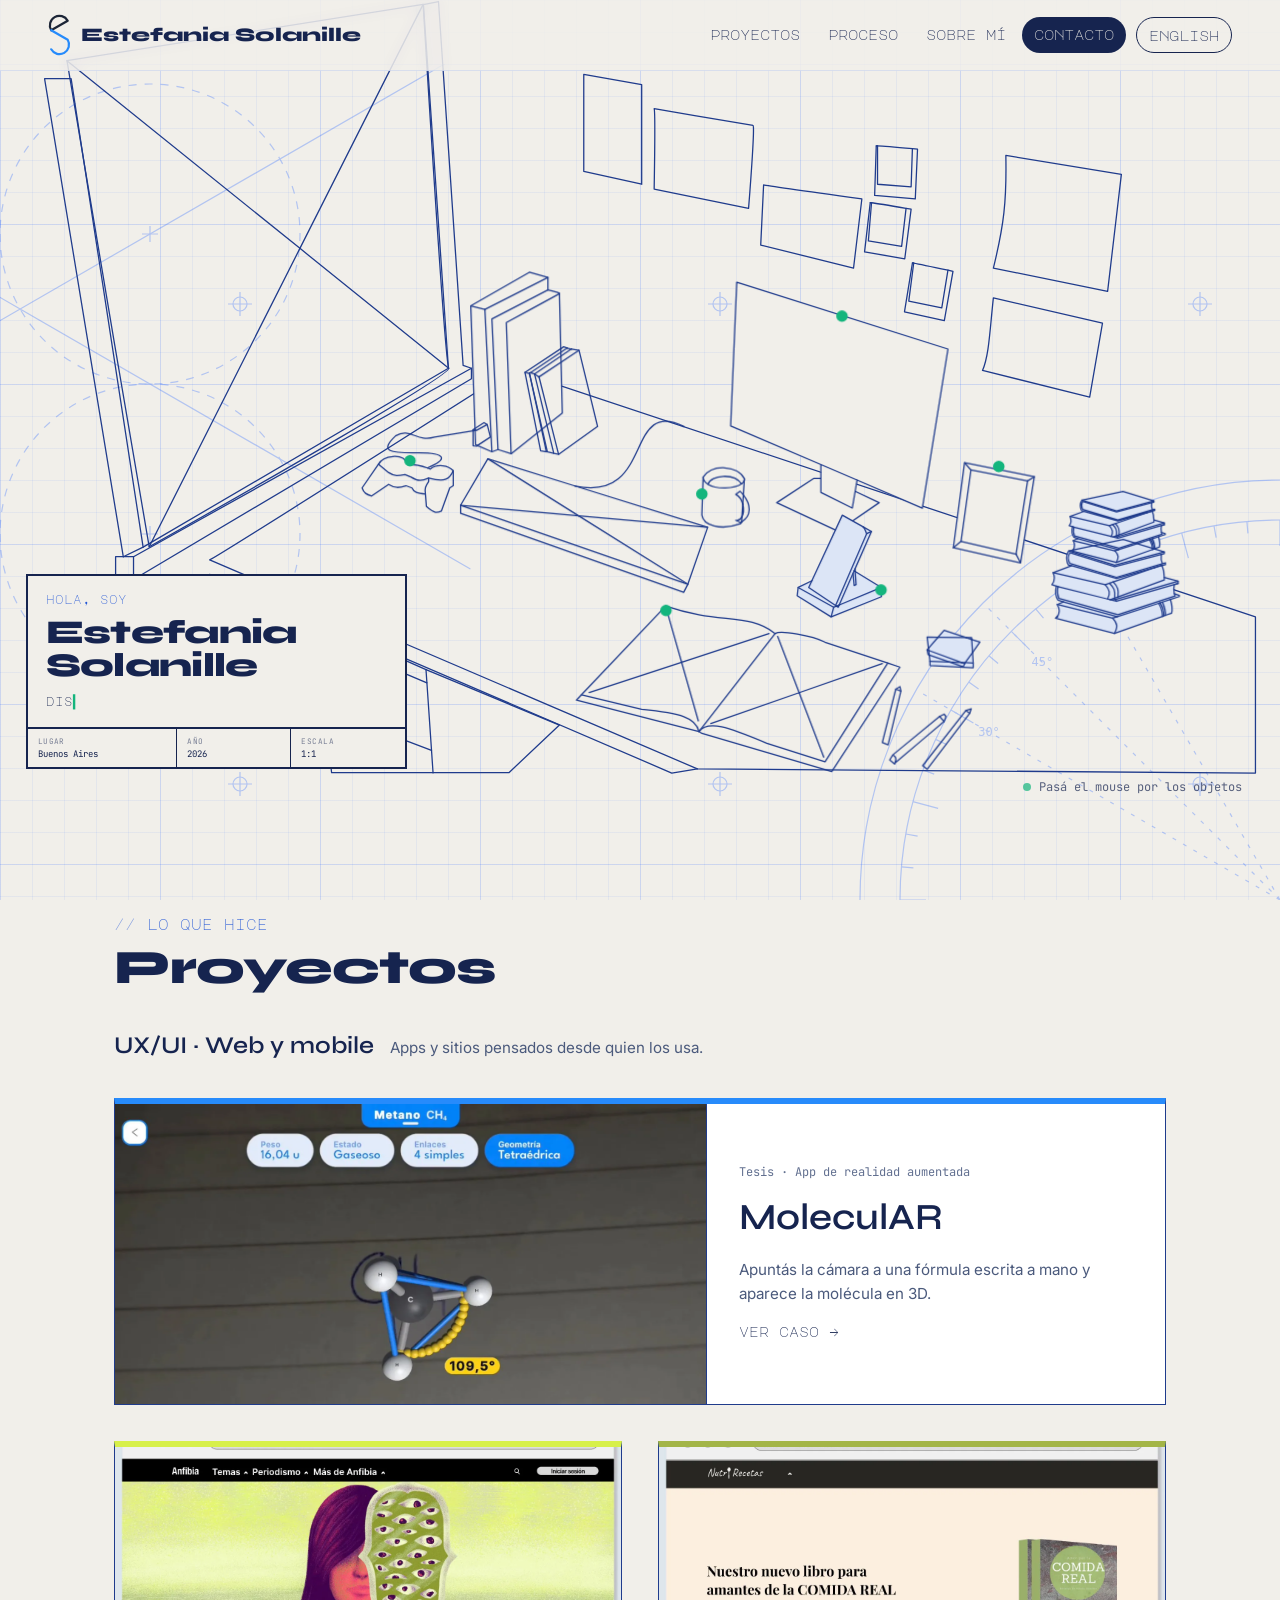
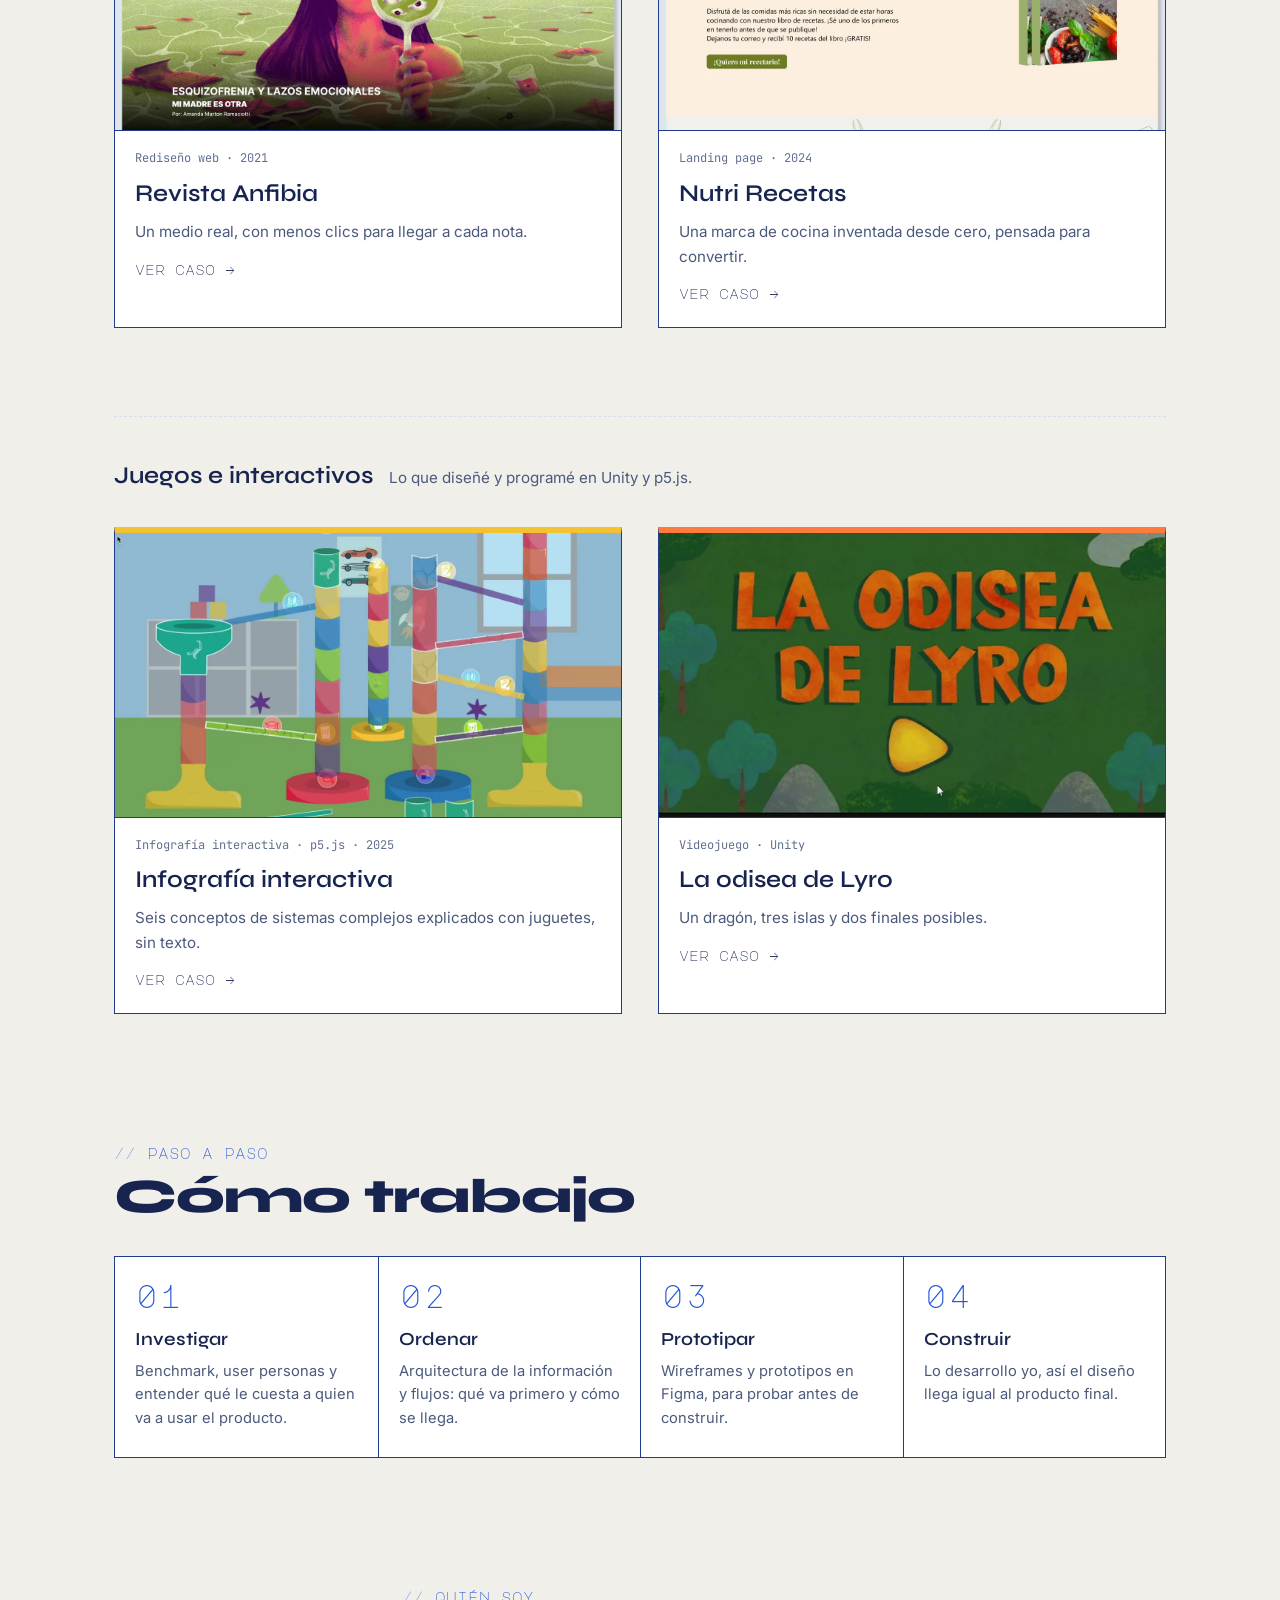
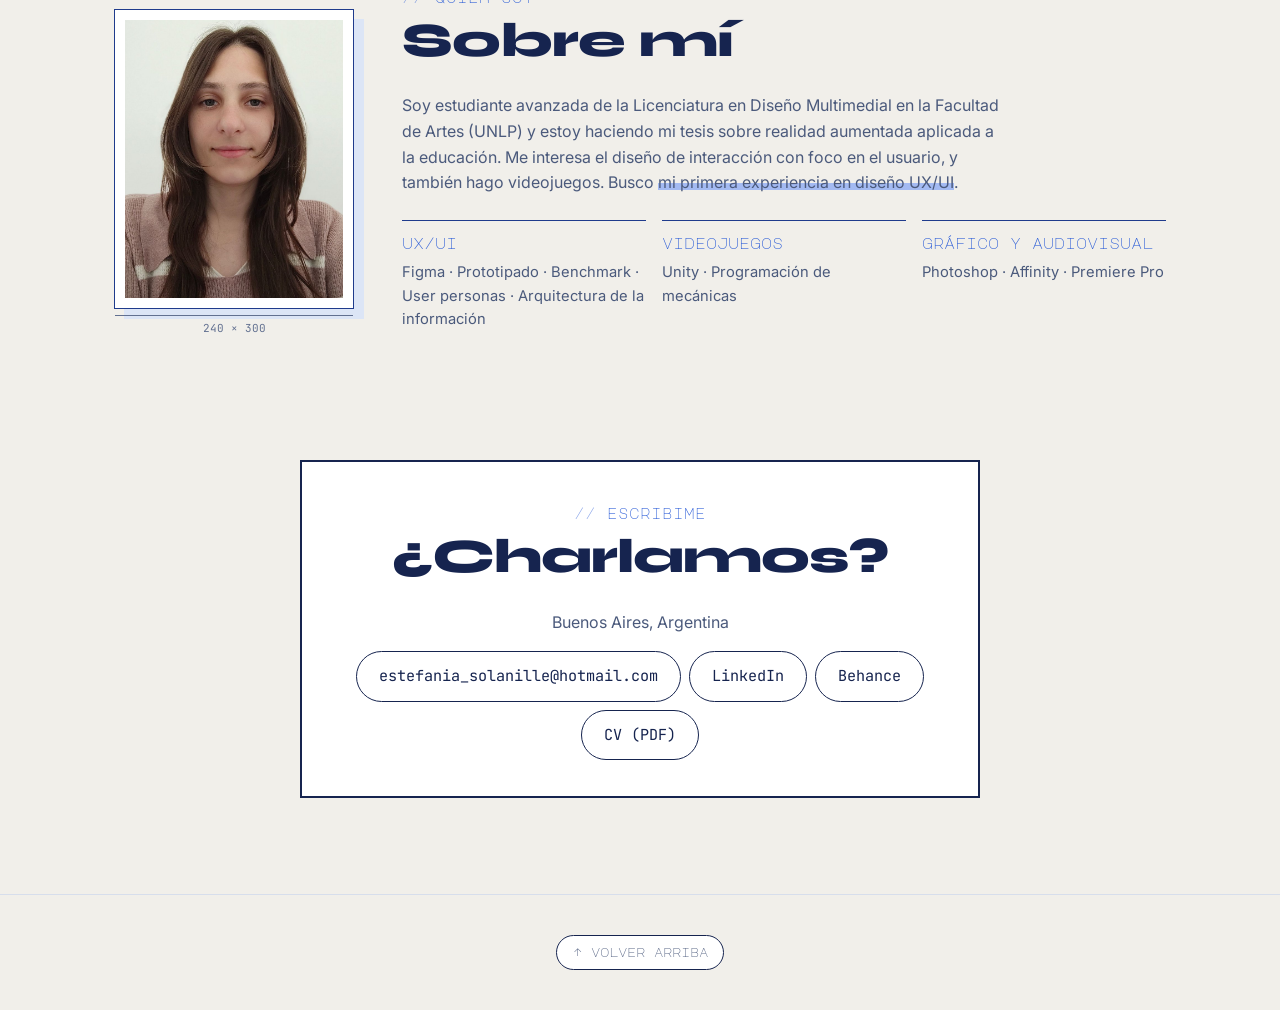
==== commit 201a0dad: "Fondo off-white, puntos con onda, glitch en lo tocable y dibujos en taza y joystick Co-Authored-By: " ====
--- a/index.html
+++ b/index.html
@@ -23,7 +23,7 @@
   <link rel="preconnect" href="https://fonts.googleapis.com">
   <link rel="preconnect" href="https://fonts.gstatic.com" crossorigin>
   <link href="https://fonts.googleapis.com/css2?family=Inter:wght@400;500;700&family=JetBrains+Mono&family=Major+Mono+Display&family=Syne:wght@600;800&display=swap" rel="stylesheet">
-  <link rel="stylesheet" href="css/styles.css?v=62">
+  <link rel="stylesheet" href="css/styles.css?v=63">
 </head>
 <body class="page-home">
 
@@ -40,7 +40,7 @@
 
   <section id="inicio" class="hero">
     <div class="stage">
-      <svg class="desk" viewBox="0 0 1920 1080" style="--done:2643ms" role="group" aria-label="Dibujo lineal de mi escritorio"><defs><clipPath id="clip-monitor-0"><polygon points="1110.5,319 1440.5,423.5 1400.5,672 1298.5,628.2 1242,604 1101,543.5"/></clipPath><clipPath id="clip-telefono-0"><polygon points="1275.5,683 1313.5,712 1265,824.3 1227.88,785.5"/></clipPath><clipPath id="clip-marco-0"><polygon points="1476.5,612.5 1565,629.5 1547,744 1461,724"/></clipPath><clipPath id="clip-cuaderno-0"><polygon points="999.5,825 1170.5,868 1051.5,1021 868,963.57"/></clipPath><clipPath id="clip-cuaderno-1"><polygon points="1170.5,868 1346.5,914.2 1248.5,1068.5 1051.5,1021"/></clipPath></defs><g class="part"><path class="ln" style="--n:0" pathLength="1" d="M625 924.5L454.262 848.5V872L465.652 982L477.5 1085.5H636"/><path class="ln" style="--n:1" pathLength="1" d="M636 1085.5H754.5L833.5 1011L625 924.5"/><path class="ln" style="--n:2" pathLength="1" d="M625 924.5L626.401 945L633.609 1050.5L636 1085.5"/><path class="ln" style="--n:3" pathLength="1" d="M593.5 1035.5L520.5 1002.5L465.652 982"/><path class="ln" style="--n:4" pathLength="1" d="M520.5 1002.5C512.684 1009.29 517.35 1014.24 533 1024L588 1047L593.5 1035.5"/><path class="ln" style="--n:5" pathLength="1" d="M593.5 1035.5L633.609 1050.5"/><path class="ln" style="--n:6" pathLength="1" d="M454.262 872L626.401 945"/><path class="ln" style="--n:7" pathLength="1" d="M183 733L70.5 1H29L152 748"/><path class="ln" style="--n:8" pathLength="1" d="M152 748L183 733L660 453.5L621 -114.5L644.5 -119.5L683 449L696 453.5V470L168 783.5L140 776V748H152Z"/><path class="ln" style="--n:9" pathLength="1" d="M152 748H168"/><path class="ln" style="--n:10" pathLength="1" d="M168 748V783.5"/><path class="ln" style="--n:11" pathLength="1" d="M168 748L696 453.5"/><path class="ln" style="--n:12" pathLength="1" d="M1049 1079.5L1921 1086V842L759.5 455.5C606 553 296.6 749 287 753L1049 1079.5Z"/><path class="ln" style="--n:13" pathLength="1" d="M1049 1079.5L1009 1086L287 775.5"/><path class="ln" style="--n:14" pathLength="1" d="M660.5 453.5C655.7 443.5 631.833 70.3333 620.5 -115L64 -27C68.8 8.6 151.667 494.167 192.5 732.5C350.5 643.667 665.3 463.5 660.5 453.5Z"/><path class="ln" style="--n:15" pathLength="1" d="M64 -27L427.987 266.203"/><path class="ln" style="--n:16" pathLength="1" d="M192.5 732.5L427.987 266.203"/><path class="ln" style="--n:17" pathLength="1" d="M660.5 453.5L427.987 266.203"/><path class="ln" style="--n:18" pathLength="1" d="M620.5 -115L427.987 266.203"/></g><g class="part"><path class="ln" style="--n:19" pathLength="1" d="M1385 110.31C1366.37 108.718 1339.05 106.465 1330.5 106.063C1329.63 106.022 1328.95 106 1328.5 106L1326 183.5L1389.5 189L1393 111C1390.62 110.793 1387.91 110.56 1385 110.31Z"/><path class="ln" style="--n:20" pathLength="1" d="M1328.5 106L1330.5 106.063"/><path class="ln" style="--n:21" pathLength="1" d="M1330.5 106.063V166L1383 170L1385 110.31"/><path class="ln" style="--n:22" pathLength="1" d="M1375.08 203.652C1356.65 200.526 1329.61 196.023 1321.12 194.915C1320.26 194.803 1319.59 194.725 1319.13 194.688L1310.24 271.716L1373.07 282.444L1383 205C1380.64 204.596 1377.97 204.141 1375.08 203.652Z"/><path class="ln" style="--n:23" pathLength="1" d="M1319.13 194.688L1321.12 194.915"/><path class="ln" style="--n:24" pathLength="1" d="M1321.12 194.915L1316.17 254.648L1368.16 262.972L1375.08 203.652"/><path class="ln" style="--n:25" pathLength="1" d="M1440.54 300.326C1422.28 296.347 1395.48 290.592 1387.05 289.091C1386.19 288.938 1385.52 288.829 1385.07 288.771L1372.6 365.302L1434.87 378.94L1448.39 302.041C1446.05 301.528 1443.4 300.949 1440.54 300.326Z"/><path class="ln" style="--n:26" pathLength="1" d="M1385.07 288.771L1387.05 289.091"/><path class="ln" style="--n:27" pathLength="1" d="M1387.05 289.091L1379.32 348.528L1430.87 359.26L1440.54 300.326"/><path class="ln" style="--n:28" pathLength="1" d="M1531 121C1532.39 192.084 1527.92 230.567 1511.5 297L1690 333.5L1711.5 150.5L1531 121Z"/><path class="ln" style="--n:29" pathLength="1" d="M1511.5 343.5L1682 383L1662 498.5L1494.5 457C1504.74 433.821 1505.97 394.323 1511.5 343.5Z"/><path class="ln" style="--n:30" pathLength="1" d="M1152.5 167C1157.3 168.2 1256.83 182.167 1306 189L1293 297L1148 261L1152.5 167Z"/><path class="ln" style="--n:31" pathLength="1" d="M981.5 48C983.1 51.6 982.167 133.167 981.5 173.5L1129 203.652C1132.5 160.435 1138.8 74 1136 74C1133.2 74 1031.83 56.6667 981.5 48Z"/><path class="ln" style="--n:32" pathLength="1" d="M871.5 146L962 166V10.5L871.5 -5.5V146Z"/></g><g class="part"><path class="paper" d="M786.5 303.5L815.5 311.5V331C822.333 332.5 835.5 335.8 833.5 337L838 523.5L758 587L737.5 580.5L728 584L702.5 573L695 356L786.5 303.5Z"/><path class="ln" style="--n:33" pathLength="1" d="M695 356L717 361.5"/><path class="ln" style="--n:34" pathLength="1" d="M737.5 580.5L728 584L702.5 573L695 356L786.5 303.5L815.5 311.5V331"/><path class="ln" style="--n:35" pathLength="1" d="M717 361.5L815.5 311.5"/><path class="ln" style="--n:36" pathLength="1" d="M717 361.5L728 584"/><path class="ln" style="--n:37" pathLength="1" d="M737.5 580.5L728 376.5L815.5 331"/><path class="ln" style="--n:38" pathLength="1" d="M833.5 337L838 523.5L758 587L737.5 580.5"/><path class="ln" style="--n:39" pathLength="1" d="M815.5 331C822.333 332.5 835.5 335.8 833.5 337"/><path class="ln" style="--n:40" pathLength="1" d="M833.5 337C831.5 338.2 777.333 367.5 750.5 382L758 587"/><path class="ln" style="--n:41" pathLength="1" d="M779.5 460L786.5 461.5"/><path class="ln" style="--n:42" pathLength="1" d="M845.5 422L788 460.496"/><path class="ln" style="--n:43" pathLength="1" d="M845.5 422L852 423.5"/><path class="ln" style="--n:44" pathLength="1" d="M786.5 461.5L788 460.496"/><path class="ln" style="--n:45" pathLength="1" d="M788 460.496L794.5 462.5"/><path class="ln" style="--n:46" pathLength="1" d="M794.5 462.5L852 423.5"/><path class="ln" style="--n:47" pathLength="1" d="M794.5 462.5L801.5 467"/><path class="ln" style="--n:48" pathLength="1" d="M864 425.5L801.5 467"/></g><a class="obj" href="index.html#proyectos" aria-label="Proyectos web"><path class="paper" d="M1101 543.5L1110.5 319L1440.5 423.5L1400.5 672L1298.5 628.237L1295.5 645.75L1333 663.5L1268.5 708L1173 663.5L1230.5 625.75H1242.01V604L1101 543.5Z"/><g class="sk" clip-path="url(#clip-monitor-0)"><g transform="matrix(0.95376 0.30202 -0.04222 0.99778 1110.5 319)"><path style="--k:0" pathLength="1" d="M10 10H336V30H10Z"/><path style="--k:1" pathLength="1" d="M17 20a3 3 0 1 0 6 0a3 3 0 1 0 -6 0M27 20a3 3 0 1 0 6 0a3 3 0 1 0 -6 0M37 20a3 3 0 1 0 6 0a3 3 0 1 0 -6 0"/><path style="--k:2" pathLength="1" d="M20 44H66"/><path style="--k:3" pathLength="1" d="M236 44H262M272 44H298M308 44H326"/><path style="--k:4" pathLength="1" d="M20 56H326V136H20Z"/><path style="--k:5" pathLength="1" d="M172 88a14 14 0 1 0 28 0a14 14 0 1 0 -28 0"/><path style="--k:6" pathLength="1" d="M164 136C166 112 206 112 208 136"/><path style="--k:7" pathLength="1" d="M32 104H112M32 114H96M32 124H80"/><path style="--k:8" pathLength="1" d="M20 148H118V210H20Z"/><path style="--k:9" pathLength="1" d="M124 148H222V210H124Z"/><path style="--k:10" pathLength="1" d="M228 148H326V210H228Z"/><path style="--k:11" pathLength="1" d="M28 196H96M132 196H200M236 196H304"/></g></g><path class="ln" style="--n:49" pathLength="1" d="M1298.5 628.237L1242.01 604L1101 543.5L1110.5 319L1440.5 423.5L1400.5 672L1298.5 628.237Z"/><path class="ln" style="--n:50" pathLength="1" d="M1242.01 604V625.75"/><path class="ln" style="--n:51" pathLength="1" d="M1298.5 628.237L1295.5 645.75"/><path class="ln" style="--n:52" pathLength="1" d="M1242.01 625.75V647.5L1291 672L1295.5 645.75"/><path class="ln" style="--n:53" pathLength="1" d="M1242.01 625.75H1230.5L1173 663.5L1268.5 708L1333 663.5L1295.5 645.75"/><rect class="hit" x="1093.0" y="311.0" width="355.5" height="405.0"/><circle class="dot" cx="1275" cy="372" r="6"/><g class="tag"><path class="lead-line" d="M1275 372 L1000 300"/><rect class="tag-bg" x="902" y="281" width="197" height="38" rx="19"/><text x="1000" y="306" text-anchor="middle">Proyectos web</text></g></a><g class="part"><path class="ln" style="--n:54" pathLength="1" d="M786.5 461.5L813 584L804 582.5L779.5 460L840 420L845.5 422"/><path class="ln" style="--n:55" pathLength="1" d="M852 423.5L864 425.5L893 544.5L832 588L824.5 586.5L814.5 584L786.5 461.5"/><path class="ln" style="--n:56" pathLength="1" d="M794.5 462.5L824.5 586.5"/><path class="ln" style="--n:57" pathLength="1" d="M801.5 467L832 588"/><path class="ln" style="--n:58" pathLength="1" d="M857.5 637.364L721.5 595L679 667.5V680L1027.5 803.5L1034 791L1065 702L857.5 637.364Z"/><path class="ln" style="--n:59" pathLength="1" d="M721.5 595L863.366 683.978"/><path class="ln" style="--n:60" pathLength="1" d="M679 667.5L1034 791"/><path class="ln" style="--n:61" pathLength="1" d="M679 667.5L863.366 683.978"/><path class="ln" style="--n:62" pathLength="1" d="M1034 791L863.366 683.978"/><path class="ln" style="--n:63" pathLength="1" d="M1065 702L863.366 683.978"/><path class="ln" style="--n:64" pathLength="1" d="M857.5 637.364C982.587 663.815 934 498.5 1028 544.5"/></g><a class="obj" href="lyro.html" aria-label="Juegos"><path class="ln" style="--n:65" pathLength="1" d="M550.5 603.5L525 640.5C527.8 648.562 531.758 650.596 540 653L566.5 635C576.273 640.961 582.271 640.782 593.5 637L603 640.5C605.647 647.086 611.219 648.663 624 650"/><path class="ln" style="--n:66" pathLength="1" d="M550.5 603.5L566.5 616.5C575.579 622.531 581.416 621.802 592 619.5L600.5 623"/><path class="ln" style="--n:67" pathLength="1" d="M629 625V630.5C624.358 637.442 622.247 641.456 624 650L625.5 669.5C638.835 681.195 642.463 679.519 648.847 676.571L649 676.5L662 640.5L667.5 637V613.5C660 605.5 643 602 631.5 611C629.927 610.358 628.433 609.761 627 609.206C616.17 605.017 608.79 603.292 596.5 603.5C588.5 584.5 558 590 550.5 603.5"/><path class="ln" style="--n:68" pathLength="1" d="M601.5 623.5C612.735 630.607 618.665 629.689 629 625C653.666 631.581 661.169 627.994 667.5 613.5"/><path class="ln" style="--n:69" pathLength="1" d="M627 609.206C659.638 596.154 657 585.5 613.5 585.5C568.282 586.315 551.322 583.765 577.5 559C600.5 545.5 609.906 569.404 638.5 561L698.5 551.233"/><path class="ln" style="--n:70" pathLength="1" d="M698.5 549.5L704 550.5L720.5 541.5"/><path class="ln" style="--n:71" pathLength="1" d="M698.5 551.233V549.5L715.5 538.5L720.5 541.5L725.5 561L704 575L698.5 574.5V551.233Z"/><path class="ln" style="--n:72" pathLength="1" d="M698.5 551.233L703 550.5"/><rect class="hit" x="517.0" y="530.5" width="216.5" height="158.69500000000005"/><circle class="dot" cx="600" cy="598" r="6"/><g class="tag"><path class="lead-line" d="M600 598 L560 505"/><rect class="tag-bg" x="507" y="486" width="106" height="38" rx="19"/><text x="560" y="511" text-anchor="middle">Juegos</text></g></a><a class="obj" href="index.html#contacto" aria-label="Contacto"><path class="ln" style="--n:73" pathLength="1" d="M1118.06 693.63L1118 694.556C1117.33 695.389 1115.5 697.056 1113.5 697.056C1086 707.056 1058 699.056 1056 682.556L1058 623.556C1072.5 602.556 1112 605.056 1122.5 626.056C1122.56 626.82 1122.51 627.556 1122.35 628.265"/><path class="ln" style="--n:74" pathLength="1" d="M1122.35 628.265C1121.86 630.52 1120.31 632.491 1118 634.157C1107.05 642.057 1079.02 643.071 1065.5 634.78C1061.07 632.065 1058.2 628.352 1058 623.556"/><path class="ln" style="--n:75" pathLength="1" d="M1122.5 626.056L1122.35 628.265"/><path class="ln" style="--n:76" pathLength="1" d="M1118.06 693.63L1118.57 685.828"/><path class="ln" style="--n:77" pathLength="1" d="M1118.06 693.63C1117.56 693.946 1117.04 694.254 1116.5 694.556L1109 691.056C1113.36 691.9 1116.57 689.656 1118.57 685.828"/><path class="ln" style="--n:78" pathLength="1" d="M1118.06 693.63C1134.47 683.348 1132.47 666.039 1120.83 651.419"/><path class="ln" style="--n:79" pathLength="1" d="M1118.57 685.828L1119.91 665.542"/><path class="ln" style="--n:80" pathLength="1" d="M1118.57 685.828C1121.25 680.703 1121.75 672.737 1119.91 665.542"/><path class="ln" style="--n:81" pathLength="1" d="M1119.91 665.542L1120.83 651.419"/><path class="ln" style="--n:82" pathLength="1" d="M1119.91 665.542C1118.24 659.014 1114.64 653.119 1109 650.556L1115.5 645.556C1117.45 647.442 1119.23 649.405 1120.83 651.419"/><path class="ln" style="--n:83" pathLength="1" d="M1120.83 651.419L1122.35 628.265"/><path class="ln" style="--n:84" pathLength="1" d="M1065.5 634.78C1070 620.056 1106.5 616.556 1118 634.157"/><rect class="hit" x="1048.0" y="594.556" width="94.47000000000003" height="120.5"/><circle class="dot" cx="1090" cy="610" r="6"/><g class="tag"><path class="lead-line" d="M1090 610 L1090 555"/><rect class="tag-bg" x="1024" y="536" width="132" height="38" rx="19"/><text x="1090" y="561" text-anchor="middle">Contacto</text></g></a><a class="obj" href="molecular.html" aria-label="Trabajos mobile"><path class="tint" d="M1275.5 683L1307.5 700.934L1321 708.5L1295.33 767L1295.6 770.971L1336.5 796V810.5L1258 842L1205 809L1206.5 796L1227.88 785.5L1275.5 683Z"/><g class="sk" clip-path="url(#clip-telefono-0)"><g transform="matrix(0.42142 -0.90708 0.68741 0.71852 1227.88 785.5)"><g transform="matrix(0.1091 0.2386 -0.2386 0.1091 84.07 -23.33)"><path style="--k:0;stroke-width:9" pathLength="1" d="M154.813 168.779C151.637 176.715 150.368 183.679 150.358 193.699C150.353 199.326 152.896 204.683 155.114 209.286C157.126 213.462 161.471 215.825 165.12 218.047C168.275 219.97 171.649 220.289 175.765 219.187C191.625 214.942 198.978 194.591 202.341 185.186C203.703 181.375 203.462 177.068 202.99 172.785C202.014 163.94 196.5 151.299 175.513 151.299L175.384 151.299C172.031 151.298 169.581 151.298 167.817 152.391C164.862 155.386 162.492 158.276 159.847 161.281C158.369 163.342 156.618 166.489 154.813 172.594"/><path style="--k:1;stroke-width:9" pathLength="1" d="M201.5 133.781C202.759 128.726 205.945 119.816 220.516 93.0359C224.06 86.4397 225.634 82.9771 226.602 80.7211C227.57 78.4651 227.885 77.5208 228.209 77.5017"/><path style="--k:2;stroke-width:9" pathLength="1" d="M150.703 242.236C147.971 246.085 143.557 254.873 139.262 272.529C137.986 277.158 136.657 280.484 135.193 283.637C133.729 286.79 132.171 289.669 131.5 292.828"/><path style="--k:3;stroke-width:15" pathLength="1" d="M7.5 289.502C7.5 289.097 7.5 288.692 13.0157 276.536C18.5314 264.379 29.5629 240.484 35.4579 227.365C41.3529 214.245 41.7771 212.625 43.5 208.502"/><path style="--k:4;stroke-width:15" pathLength="1" d="M58.5 174.872C59.0203 170.679 61.1172 165.444 64.5305 157.561C66.2771 153.528 67.9439 147.321 70.5689 140.368C74.7706 127.629 80.5567 113.937 82.7994 108.805C83.1975 107.614 83.4577 106.574 83.7257 105.502"/><path style="--k:5;stroke-width:15" pathLength="1" d="M99.7413 76.8624C102.179 72.1853 106.281 64.2364 111.786 54.5934C116.502 46.0006 125.121 29.8969 129.84 20.8546C134.56 11.8123 135.119 10.3193 136.5 7.50175"/></g></g></g><path class="ln" style="--n:85" pathLength="1" d="M1313.5 712C1312.33 708.778 1309.5 702.055 1307.5 700.934L1275.5 683L1227.88 785.5"/><path class="ln" style="--n:86" pathLength="1" d="M1294.01 770L1295.33 767L1321 708.5L1307.5 700.934"/><path class="ln" style="--n:87" pathLength="1" d="M1321 708.5L1313.5 712"/><path class="ln" style="--n:88" pathLength="1" d="M1313.5 712L1265 824.304"/><path class="ln" style="--n:89" pathLength="1" d="M1265 824.304L1223 796L1227.88 785.5"/><path class="ln" style="--n:90" pathLength="1" d="M1265 824.304L1266.33 825.199"/><path class="ln" style="--n:91" pathLength="1" d="M1295.6 770.971L1336.5 796V810.5L1258 842L1205 809L1206.5 796L1227.88 785.5"/><path class="ln" style="--n:92" pathLength="1" d="M1336.5 796L1270.56 823.437"/><path class="ln" style="--n:93" pathLength="1" d="M1258 842L1262 827"/><path class="ln" style="--n:94" pathLength="1" d="M1262 827L1206.5 796"/><path class="ln" style="--n:95" pathLength="1" d="M1262 827L1266.33 825.199"/><path class="ln" style="--n:96" pathLength="1" d="M1295.6 770.971L1294.01 770"/><path class="ln" style="--n:97" pathLength="1" d="M1295.6 770.971L1297 791.5L1294.01 793L1292.26 774"/><path class="ln" style="--n:98" pathLength="1" d="M1295.6 770.971L1295.33 767"/><path class="ln" style="--n:99" pathLength="1" d="M1270.56 823.437L1292.26 774L1294.01 770"/><path class="ln" style="--n:100" pathLength="1" d="M1270.56 823.437L1269 827L1266.33 825.199"/><path class="ln" style="--n:101" pathLength="1" d="M1270.56 823.437L1266.33 825.199"/><rect class="hit" x="1197.0" y="675.0" width="147.5" height="175.0"/><circle class="dot" cx="1336" cy="800" r="6"/><g class="tag"><path class="lead-line" d="M1336 800 L1455 818"/><rect class="tag-bg" x="1344" y="799" width="223" height="38" rx="19"/><text x="1455" y="824" text-anchor="middle">Trabajos mobile</text></g></a><a class="obj" href="index.html#sobre-mi" aria-label="Sobre mí"><path class="paper" d="M1466.5 601L1575.5 623L1554 757.5L1449 734L1466.5 601Z"/><g class="sk" clip-path="url(#clip-marco-0)"><g transform="matrix(0.98333 0.18889 -0.13839 0.99554 1476.5 612.5)"><g transform="matrix(0.2535 0 0 0.2535 26.75 7.84)"><path style="--k:0;stroke-width:9" pathLength="1" d="M127.09 62.5a60.5 60.5 0 1 0 -121 0a60.5 60.5 0 1 0 121 0"/><path style="--k:1;stroke-width:9" pathLength="1" d="M68.59 124V199"/><path style="--k:2;stroke-width:9" pathLength="1" d="M1.59 199H141.59"/><path style="--k:3;stroke-width:9" pathLength="1" d="M68.59 199V290.5"/><path style="--k:4;stroke-width:9" pathLength="1" d="M68.59 290.5L141.59 378.5"/><path style="--k:5;stroke-width:9" pathLength="1" d="M68.59 290.5L1.59 378.5"/></g></g></g><path class="ln" style="--n:102" pathLength="1" d="M1476.5 612.5L1565 629.5"/><path class="ln" style="--n:103" pathLength="1" d="M1476.5 612.5L1461 724"/><path class="ln" style="--n:104" pathLength="1" d="M1476.5 612.5L1466.5 601"/><path class="ln" style="--n:105" pathLength="1" d="M1565 629.5L1547 744"/><path class="ln" style="--n:106" pathLength="1" d="M1565 629.5L1575.5 623"/><path class="ln" style="--n:107" pathLength="1" d="M1547 744L1461 724"/><path class="ln" style="--n:108" pathLength="1" d="M1547 744L1554 757.5"/><path class="ln" style="--n:109" pathLength="1" d="M1461 724L1449 734"/><path class="ln" style="--n:110" pathLength="1" d="M1554 757.5L1575.5 623L1466.5 601L1449 734L1554 757.5Z"/><rect class="hit" x="1441.0" y="593.0" width="142.5" height="172.5"/><circle class="dot" cx="1520" cy="607" r="6"/><g class="tag"><path class="lead-line" d="M1520 607 L1520 555"/><rect class="tag-bg" x="1454" y="536" width="132" height="38" rx="19"/><text x="1520" y="561" text-anchor="middle">Sobre mí</text></g></a><g class="part"><path class="tint" d="M1700.66 868L1608.53 843.962L1612.67 839.34L1611.29 843.038C1615.32 834.592 1615.73 830.087 1611.29 822.698L1620.97 818.538L1612.67 815.764C1607.51 808.681 1607.61 803.023 1609.91 794.038L1603 791.726C1607.15 786.642 1607.78 779.976 1604.84 772.774L1633.86 762.141L1629.26 761.217C1627.88 760.292 1622.86 748.754 1629.26 739.028L1714.48 721L1778.51 740.415V743.189L1773.9 744.399C1773.06 750.807 1773.31 754.049 1775.74 758.883L1780.35 757.519V760.292L1775.08 761.789C1778.15 768.565 1778.59 772.743 1778.51 780.17L1800.16 786.179V789.877L1794.17 791.726C1792.87 796.519 1793.31 799.769 1794.17 805.594L1802 808.368V810.217L1788.18 814.84C1790.98 824.066 1791.98 828.986 1790.02 836.104L1780.35 839.556L1777.59 840.543L1775.74 841.201L1700.66 868Z"/><path class="tint" d="M1703.61 757L1634.17 738.849L1637.29 735.359L1636.25 738.151C1639.29 731.774 1639.6 728.372 1636.25 722.792L1643.54 719.651L1637.29 717.557C1633.4 712.208 1633.47 707.935 1635.21 701.151L1630 699.406C1633.12 695.566 1633.61 690.533 1631.39 685.094L1653.26 677.066L1649.79 676.368C1648.75 675.67 1644.97 666.957 1649.79 659.613L1714.03 646L1762.29 660.66V662.755L1758.82 663.669C1758.18 668.507 1758.38 670.955 1760.21 674.606L1763.68 673.576V675.67L1759.71 676.8C1762.02 681.917 1762.36 685.072 1762.29 690.679L1778.61 695.217V698.009L1774.1 699.406C1773.12 703.025 1773.45 705.479 1774.1 709.877L1780 711.972V713.368L1769.58 716.859C1771.69 723.826 1772.45 727.541 1770.97 732.915L1763.68 735.522L1761.6 736.267L1760.21 736.764L1703.61 757Z"/><path class="ln" style="--n:111" pathLength="1" d="M1775.74 841.201L1700.66 868L1608.53 843.962L1612.67 839.34L1611.29 843.038C1615.32 834.592 1615.73 830.087 1611.29 822.698L1620.97 818.538"/><path class="ln" style="--n:112" pathLength="1" d="M1700.66 868C1706 857.893 1705.99 852.564 1697.89 843.962"/><path class="ln" style="--n:113" pathLength="1" d="M1788.18 814.84C1790.98 824.066 1791.98 828.986 1790.02 836.104L1780.35 839.556"/><path class="ln" style="--n:114" pathLength="1" d="M1788.18 814.84L1802 810.217V808.368L1794.17 805.594"/><path class="ln" style="--n:115" pathLength="1" d="M1772.06 820.04L1775.74 818.851L1788.18 814.84"/><path class="ln" style="--n:116" pathLength="1" d="M1697.89 843.962L1611.29 822.698"/><path class="ln" style="--n:117" pathLength="1" d="M1697.89 843.962L1705.06 841.651"/><path class="ln" style="--n:118" pathLength="1" d="M1620.97 818.538L1705.06 841.651"/><path class="ln" style="--n:119" pathLength="1" d="M1620.97 818.538L1612.67 815.764C1607.51 808.681 1607.61 803.023 1609.91 794.038"/><path class="ln" style="--n:120" pathLength="1" d="M1705.06 841.651L1769.75 820.783"/><path class="ln" style="--n:121" pathLength="1" d="M1612.67 794.731C1610.9 801.468 1611.07 805.441 1614.06 812.991L1706.19 838.415L1795.55 809.292L1794.17 805.594C1793.31 799.769 1792.87 796.519 1794.17 791.726L1800.16 789.877V786.179L1778.51 780.17"/><path class="ln" style="--n:122" pathLength="1" d="M1694.21 815.186L1703.88 817.613L1800.16 789.877"/><path class="ln" style="--n:123" pathLength="1" d="M1800.16 786.179L1702.5 814.84"/><path class="ln" style="--n:124" pathLength="1" d="M1702.5 814.84L1703.88 817.613"/><path class="ln" style="--n:125" pathLength="1" d="M1702.5 814.84L1698.81 813.5"/><path class="ln" style="--n:126" pathLength="1" d="M1633.86 762.141L1604.84 772.774C1607.78 779.976 1607.15 786.642 1603 791.726L1609.91 794.038"/><path class="ln" style="--n:127" pathLength="1" d="M1609.91 794.038L1612.67 794.731"/><path class="ln" style="--n:128" pathLength="1" d="M1775.08 761.789C1778.15 768.566 1778.59 772.743 1778.51 780.17V784.33L1706.19 810.802"/><path class="ln" style="--n:129" pathLength="1" d="M1612.67 794.731L1690.06 814.146L1694.21 815.186"/><path class="ln" style="--n:130" pathLength="1" d="M1706.19 810.802L1701.12 812.657L1698.81 813.5L1694.21 815.186"/><path class="ln" style="--n:131" pathLength="1" d="M1775.08 761.789C1775 761.6 1774.91 761.41 1774.82 761.217L1764.2 764.881"/><path class="ln" style="--n:132" pathLength="1" d="M1775.08 761.789L1764.2 764.881"/><path class="ln" style="--n:133" pathLength="1" d="M1773.9 744.399L1701.12 763.528L1631.1 741.802C1627.53 748.095 1627.69 751.746 1631.1 758.443L1703.88 780.17L1775.74 758.883L1780.35 757.519V760.292L1775.08 761.789"/><path class="ln" style="--n:134" pathLength="1" d="M1690.06 814.146C1694.61 804.744 1693.26 799.893 1686.38 791.726"/><path class="ln" style="--n:135" pathLength="1" d="M1686.38 791.726L1604.84 772.774"/><path class="ln" style="--n:136" pathLength="1" d="M1698.81 787.436L1693.08 789.415L1686.38 791.726"/><path class="ln" style="--n:137" pathLength="1" d="M1773.9 744.399L1778.51 743.189V740.415L1714.48 721L1629.26 739.028C1622.86 748.754 1627.88 760.292 1629.26 761.217L1633.86 762.141L1703.88 782.019L1764.2 764.881"/><path class="ln" style="--n:138" pathLength="1" d="M1764.2 764.881L1698.81 787.436"/><path class="ln" style="--n:139" pathLength="1" d="M1778.51 740.415L1701.12 761.217L1629.26 739.028"/><path class="ln" style="--n:140" pathLength="1" d="M1775.74 758.883C1773.31 754.049 1773.06 750.807 1773.9 744.399"/><path class="ln" style="--n:141" pathLength="1" d="M1693.08 789.415C1699.86 796.156 1702.41 800.739 1701.12 812.657"/><path class="ln" style="--n:142" pathLength="1" d="M1698.81 787.436C1706.15 794.94 1707.57 800.13 1706.19 810.802"/><path class="ln" style="--n:143" pathLength="1" d="M1772.06 820.04C1777.13 827.07 1778.45 831.522 1777.59 840.543"/><path class="ln" style="--n:144" pathLength="1" d="M1772.06 820.04L1769.75 820.783"/><path class="ln" style="--n:145" pathLength="1" d="M1775.74 841.201L1777.59 840.543L1780.35 839.556"/><path class="ln" style="--n:146" pathLength="1" d="M1775.74 818.851C1779.19 826.627 1781.06 830.998 1780.35 839.556"/><path class="ln" style="--n:147" pathLength="1" d="M1769.75 820.783C1774.22 828.029 1775.68 832.464 1775.74 841.201"/><path class="ln" style="--n:148" pathLength="1" d="M1760.21 736.764L1703.61 757L1634.17 738.849L1637.29 735.359L1636.25 738.151C1639.29 731.774 1639.6 728.372 1636.25 722.792L1643.54 719.651"/><path class="ln" style="--n:149" pathLength="1" d="M1703.61 757C1707.64 749.368 1707.63 745.345 1701.53 738.849"/><path class="ln" style="--n:150" pathLength="1" d="M1761.6 736.267L1763.68 735.522L1770.97 732.915C1772.45 727.541 1771.69 723.826 1769.58 716.859"/><path class="ln" style="--n:151" pathLength="1" d="M1769.58 716.859L1780 713.368V711.972L1774.1 709.877"/><path class="ln" style="--n:152" pathLength="1" d="M1769.58 716.859L1760.21 719.888"/><path class="ln" style="--n:153" pathLength="1" d="M1701.53 738.849L1636.25 722.792"/><path class="ln" style="--n:154" pathLength="1" d="M1701.53 738.849L1706.93 737.104"/><path class="ln" style="--n:155" pathLength="1" d="M1643.54 719.651L1706.93 737.104"/><path class="ln" style="--n:156" pathLength="1" d="M1643.54 719.651L1637.29 717.557C1633.4 712.208 1633.47 707.935 1635.21 701.151"/><path class="ln" style="--n:157" pathLength="1" d="M1706.93 737.104L1755.69 721.346"/><path class="ln" style="--n:158" pathLength="1" d="M1637.29 701.675C1635.95 706.762 1636.08 709.762 1638.33 715.462L1707.78 734.66L1775.14 712.67L1774.1 709.877C1773.45 705.479 1773.12 703.025 1774.1 699.406L1778.61 698.009V695.217L1762.29 690.679"/><path class="ln" style="--n:159" pathLength="1" d="M1695.63 716.335L1698.75 717.12L1706.04 718.953L1778.61 698.009"/><path class="ln" style="--n:160" pathLength="1" d="M1778.61 695.217L1705 716.859"/><path class="ln" style="--n:161" pathLength="1" d="M1705 716.859L1706.04 718.953"/><path class="ln" style="--n:162" pathLength="1" d="M1705 716.859L1702.22 715.847"/><path class="ln" style="--n:163" pathLength="1" d="M1653.26 677.066L1631.39 685.094C1633.61 690.533 1633.13 695.566 1630 699.406L1635.21 701.151"/><path class="ln" style="--n:164" pathLength="1" d="M1695.63 716.335L1637.29 701.675L1635.21 701.151"/><path class="ln" style="--n:165" pathLength="1" d="M1759.71 676.8C1762.02 681.917 1762.36 685.072 1762.29 690.679V693.821L1707.78 713.81"/><path class="ln" style="--n:166" pathLength="1" d="M1707.78 713.81L1703.96 715.211L1702.22 715.847L1698.75 717.12"/><path class="ln" style="--n:167" pathLength="1" d="M1759.71 676.8C1759.65 676.657 1759.58 676.513 1759.51 676.368L1751.51 679.134"/><path class="ln" style="--n:168" pathLength="1" d="M1759.71 676.8L1751.51 679.134"/><path class="ln" style="--n:169" pathLength="1" d="M1759.71 676.8L1763.68 675.67V673.576L1760.21 674.606"/><path class="ln" style="--n:170" pathLength="1" d="M1695.63 716.335C1699.05 709.235 1698.04 705.572 1692.85 699.406"/><path class="ln" style="--n:171" pathLength="1" d="M1692.85 699.406L1631.39 685.094"/><path class="ln" style="--n:172" pathLength="1" d="M1692.85 699.406L1697.9 697.66"/><path class="ln" style="--n:173" pathLength="1" d="M1760.21 674.606L1706.04 690.679L1651.18 674.274C1648.61 669.216 1648.49 666.46 1651.18 661.708L1703.96 678.113L1758.82 663.669L1762.29 662.755V660.66L1714.03 646L1649.79 659.613C1644.97 666.957 1648.75 675.67 1649.79 676.368L1653.26 677.066L1706.04 692.075L1751.51 679.134"/><path class="ln" style="--n:174" pathLength="1" d="M1697.9 697.66L1702.22 696.166L1751.51 679.134"/><path class="ln" style="--n:175" pathLength="1" d="M1762.29 660.66L1703.96 676.368L1649.79 659.613"/><path class="ln" style="--n:176" pathLength="1" d="M1760.21 674.606C1758.38 670.955 1758.18 668.507 1758.82 663.669"/><path class="ln" style="--n:177" pathLength="1" d="M1697.9 697.66C1703.01 702.751 1704.93 706.211 1703.96 715.211"/><path class="ln" style="--n:178" pathLength="1" d="M1702.22 696.166C1707.75 701.832 1708.82 705.751 1707.78 713.81"/><path class="ln" style="--n:179" pathLength="1" d="M1757.43 720.785C1761.25 726.094 1762.25 729.456 1761.6 736.267"/><path class="ln" style="--n:180" pathLength="1" d="M1755.69 721.346L1757.43 720.785L1760.21 719.888"/><path class="ln" style="--n:181" pathLength="1" d="M1761.6 736.267L1760.21 736.764"/><path class="ln" style="--n:182" pathLength="1" d="M1760.21 719.888C1762.81 725.759 1764.22 729.06 1763.68 735.522"/><path class="ln" style="--n:183" pathLength="1" d="M1755.69 721.346C1759.06 726.818 1760.16 730.166 1760.21 736.764"/></g><a class="obj" href="index.html#proceso" aria-label="Cómo trabajo"><g class="sk" clip-path="url(#clip-cuaderno-0)"><g transform="matrix(0.97159 0.24432 -0.68848 0.72550 999.5 825)"><path style="--k:0" pathLength="1" d="M22 18H86V150H22Z"/><path style="--k:1" pathLength="1" d="M22 34H86"/><path style="--k:2" pathLength="1" d="M30 42H78V74H30Z"/><path style="--k:3" pathLength="1" d="M30 42L78 74M78 42L30 74"/><path style="--k:4" pathLength="1" d="M30 84H74M30 92H66M30 100H70"/><path style="--k:5" pathLength="1" d="M34 124H74V136H34Z"/><path style="--k:6" pathLength="1" d="M94 84H118M112 78L118 84L112 90"/><path style="--k:7" pathLength="1" d="M126 40H162V130H126Z"/><path style="--k:8" pathLength="1" d="M126 52H162"/><path style="--k:9" pathLength="1" d="M132 62H156V86H132Z"/><path style="--k:10" pathLength="1" d="M132 96H154M132 104H148"/></g></g><g class="sk" clip-path="url(#clip-cuaderno-1)"><g transform="matrix(1.00000 0.26250 -0.62304 0.80105 1170.5 868)"><path style="--k:0" pathLength="1" d="M18 20H72V48H18Z"/><path style="--k:1" pathLength="1" d="M24 30H62M24 38H52"/><path style="--k:2" pathLength="1" d="M72 34C92 34 100 50 104 66M97 62L104 66L106 59"/><path style="--k:3" pathLength="1" d="M84 70H150V98H84Z"/><path style="--k:4" pathLength="1" d="M90 80H140M90 88H124"/><path style="--k:5" pathLength="1" d="M117 98V122M111 116L117 122L123 116"/><path style="--k:6" pathLength="1" d="M86 124H148V154H86Z"/><path style="--k:7" pathLength="1" d="M92 134H136M92 142H120"/><path style="--k:8" pathLength="1" d="M18 112C26 106 32 118 40 112C48 106 54 118 62 112"/><path style="--k:9" pathLength="1" d="M18 128C26 122 32 134 40 128C48 122 54 134 62 128"/></g></g><path class="ln" style="--n:184" pathLength="1" d="M1051.5 1021L860 972L868 963.57L999.5 825C1084.5 854 1128.5 835 1170.5 868"/><path class="ln" style="--n:185" pathLength="1" d="M1170.5 868L1051.5 1021"/><path class="ln" style="--n:186" pathLength="1" d="M1051.5 1021L1056 1024L1259 1083.5L1365.5 920.5L1346.5 914.167L1248.5 881.5C1228.1 871.388 1179.04 862.564 1170.5 868"/><path class="ln" style="--n:187" pathLength="1" d="M1051.5 1021C1065.89 1002.94 1096.33 1013.76 1157.5 1039.5L1248.5 1068.5L1346.5 914.167"/><path class="ln" style="--n:188" pathLength="1" d="M1051.5 1021C1046.45 999.433 1024 992.652 962 986.5L868 963.57"/><path class="ln x" style="--n:189" pathLength="1" d="M1174.5 872.5L1208.05 960.337"/><path class="ln x" style="--n:190" pathLength="1" d="M1208.05 960.337L1246.5 1061"/><path class="ln x" style="--n:191" pathLength="1" d="M1208.05 960.337L1070 1008.5"/><path class="ln x" style="--n:192" pathLength="1" d="M1208.05 960.337L1338 915"/><path class="ln x" style="--n:193" pathLength="1" d="M1001.5 832.5L1024.36 912.737"/><path class="ln x" style="--n:194" pathLength="1" d="M1024.36 912.737L1050.5 1004.5"/><path class="ln x" style="--n:195" pathLength="1" d="M1024.36 912.737L880 960"/><path class="ln x" style="--n:196" pathLength="1" d="M1024.36 912.737L1161 868"/><rect class="hit" x="852.0" y="817.0" width="521.5" height="274.5"/><circle class="dot" cx="1000" cy="832" r="6"/><g class="tag"><path class="lead-line" d="M1000 832 L880 790"/><rect class="tag-bg" x="788" y="771" width="184" height="38" rx="19"/><text x="880" y="796" text-anchor="middle">Cómo trabajo</text></g></a><g class="part"><path class="tint" d="M1410.08 891.101L1408 873.5L1425.16 873.747L1434.5 863L1468.94 874.377L1477.5 874.5L1477.67 877.263L1490.5 881.5L1478.96 897.605L1480 914V921.5L1412.5 918V911.5L1411.33 901.633L1409.5 901L1408 893.5L1410.08 891.101Z"/><path class="ln" style="--n:197" pathLength="1" d="M1410.08 891.101L1408 873.5L1425.16 873.747"/><path class="ln" style="--n:198" pathLength="1" d="M1410.08 891.101L1410.48 894.41"/><path class="ln" style="--n:199" pathLength="1" d="M1410.08 891.101L1425.16 873.747"/><path class="ln" style="--n:200" pathLength="1" d="M1411.33 901.633L1409.5 901L1408 893.5L1410.08 891.101"/><path class="ln" style="--n:201" pathLength="1" d="M1410.48 894.41L1411.33 901.633"/><path class="ln" style="--n:202" pathLength="1" d="M1410.48 894.41L1408 893.5"/><path class="ln" style="--n:203" pathLength="1" d="M1410.48 894.41L1461.96 913.332"/><path class="ln" style="--n:204" pathLength="1" d="M1411.33 901.633L1412.5 911.5"/><path class="ln" style="--n:205" pathLength="1" d="M1411.33 901.633L1443.18 912.636"/><path class="ln" style="--n:206" pathLength="1" d="M1478.96 897.605L1480 914V921.5L1412.5 918V911.5"/><path class="ln" style="--n:207" pathLength="1" d="M1412.5 911.5L1443.18 912.636"/><path class="ln" style="--n:208" pathLength="1" d="M1480 914L1467.55 913.539"/><path class="ln" style="--n:209" pathLength="1" d="M1467.55 913.539L1461.96 913.332"/><path class="ln" style="--n:210" pathLength="1" d="M1467.55 913.539L1466.5 915"/><path class="ln" style="--n:211" pathLength="1" d="M1467.55 913.539L1478.96 897.605"/><path class="ln" style="--n:212" pathLength="1" d="M1461.96 913.332L1443.18 912.636"/><path class="ln" style="--n:213" pathLength="1" d="M1461.96 913.332L1466.5 915"/><path class="ln" style="--n:214" pathLength="1" d="M1443.18 912.636L1464.5 920L1466.5 915"/><path class="ln" style="--n:215" pathLength="1" d="M1478.96 897.605L1477.67 877.263"/><path class="ln" style="--n:216" pathLength="1" d="M1478.96 897.605L1490.5 881.5L1477.67 877.263"/><path class="ln" style="--n:217" pathLength="1" d="M1477.67 877.263L1477.5 874.5L1468.94 874.377"/><path class="ln" style="--n:218" pathLength="1" d="M1477.67 877.263L1468.94 874.377"/><path class="ln" style="--n:219" pathLength="1" d="M1468.94 874.377L1425.16 873.747"/><path class="ln" style="--n:220" pathLength="1" d="M1468.94 874.377L1434.5 863L1425.16 873.747"/></g><g class="part"><path class="ln" style="--n:221" pathLength="1" d="M1474.5 992.5L1477 985.5L1468.5 988.5L1401 1074.5L1408 1080L1474.5 992.5Z"/><path class="ln" style="--n:222" pathLength="1" d="M1468.5 988.5L1474.5 992.5"/><path class="ln" style="--n:223" pathLength="1" d="M1357.5 1072L1349.5 1065.5L1354.5 1057.5L1427.5 997.5L1434.5 994L1437.5 997.5L1434.5 1005.5C1409.33 1026.67 1358.7 1069.3 1357.5 1070.5C1360.58 1064.05 1359.35 1061.39 1354.5 1057.5"/><path class="ln" style="--n:224" pathLength="1" d="M1434.5 1005.5L1427.5 997.5"/><path class="ln" style="--n:225" pathLength="1" d="M1359 955L1367 958"/><path class="ln" style="--n:226" pathLength="1" d="M1367 958L1347 1042L1338 1038.5L1359 955L1365.5 951L1367 958Z"/></g></svg>
+      <svg class="desk" viewBox="0 0 1920 1080" style="--done:2643ms" role="group" aria-label="Dibujo lineal de mi escritorio"><defs><clipPath id="clip-monitor-0"><polygon points="1110.5,319 1440.5,423.5 1400.5,672 1298.5,628.2 1242,604 1101,543.5"/></clipPath><clipPath id="clip-telefono-0"><polygon points="1275.5,683 1313.5,712 1265,824.3 1227.88,785.5"/></clipPath><clipPath id="clip-marco-0"><polygon points="1476.5,612.5 1565,629.5 1547,744 1461,724"/></clipPath><clipPath id="clip-cuaderno-0"><polygon points="999.5,825 1170.5,868 1051.5,1021 868,963.57"/></clipPath><clipPath id="clip-cuaderno-1"><polygon points="1170.5,868 1346.5,914.2 1248.5,1068.5 1051.5,1021"/></clipPath></defs><g class="part"><path class="ln" style="--n:0" pathLength="1" d="M625 924.5L454.262 848.5V872L465.652 982L477.5 1085.5H636"/><path class="ln" style="--n:1" pathLength="1" d="M636 1085.5H754.5L833.5 1011L625 924.5"/><path class="ln" style="--n:2" pathLength="1" d="M625 924.5L626.401 945L633.609 1050.5L636 1085.5"/><path class="ln" style="--n:3" pathLength="1" d="M593.5 1035.5L520.5 1002.5L465.652 982"/><path class="ln" style="--n:4" pathLength="1" d="M520.5 1002.5C512.684 1009.29 517.35 1014.24 533 1024L588 1047L593.5 1035.5"/><path class="ln" style="--n:5" pathLength="1" d="M593.5 1035.5L633.609 1050.5"/><path class="ln" style="--n:6" pathLength="1" d="M454.262 872L626.401 945"/><path class="ln" style="--n:7" pathLength="1" d="M183 733L70.5 1H29L152 748"/><path class="ln" style="--n:8" pathLength="1" d="M152 748L183 733L660 453.5L621 -114.5L644.5 -119.5L683 449L696 453.5V470L168 783.5L140 776V748H152Z"/><path class="ln" style="--n:9" pathLength="1" d="M152 748H168"/><path class="ln" style="--n:10" pathLength="1" d="M168 748V783.5"/><path class="ln" style="--n:11" pathLength="1" d="M168 748L696 453.5"/><path class="ln" style="--n:12" pathLength="1" d="M1049 1079.5L1921 1086V842L759.5 455.5C606 553 296.6 749 287 753L1049 1079.5Z"/><path class="ln" style="--n:13" pathLength="1" d="M1049 1079.5L1009 1086L287 775.5"/><path class="ln" style="--n:14" pathLength="1" d="M660.5 453.5C655.7 443.5 631.833 70.3333 620.5 -115L64 -27C68.8 8.6 151.667 494.167 192.5 732.5C350.5 643.667 665.3 463.5 660.5 453.5Z"/><path class="ln" style="--n:15" pathLength="1" d="M64 -27L427.987 266.203"/><path class="ln" style="--n:16" pathLength="1" d="M192.5 732.5L427.987 266.203"/><path class="ln" style="--n:17" pathLength="1" d="M660.5 453.5L427.987 266.203"/><path class="ln" style="--n:18" pathLength="1" d="M620.5 -115L427.987 266.203"/></g><g class="part"><path class="ln" style="--n:19" pathLength="1" d="M1385 110.31C1366.37 108.718 1339.05 106.465 1330.5 106.063C1329.63 106.022 1328.95 106 1328.5 106L1326 183.5L1389.5 189L1393 111C1390.62 110.793 1387.91 110.56 1385 110.31Z"/><path class="ln" style="--n:20" pathLength="1" d="M1328.5 106L1330.5 106.063"/><path class="ln" style="--n:21" pathLength="1" d="M1330.5 106.063V166L1383 170L1385 110.31"/><path class="ln" style="--n:22" pathLength="1" d="M1375.08 203.652C1356.65 200.526 1329.61 196.023 1321.12 194.915C1320.26 194.803 1319.59 194.725 1319.13 194.688L1310.24 271.716L1373.07 282.444L1383 205C1380.64 204.596 1377.97 204.141 1375.08 203.652Z"/><path class="ln" style="--n:23" pathLength="1" d="M1319.13 194.688L1321.12 194.915"/><path class="ln" style="--n:24" pathLength="1" d="M1321.12 194.915L1316.17 254.648L1368.16 262.972L1375.08 203.652"/><path class="ln" style="--n:25" pathLength="1" d="M1440.54 300.326C1422.28 296.347 1395.48 290.592 1387.05 289.091C1386.19 288.938 1385.52 288.829 1385.07 288.771L1372.6 365.302L1434.87 378.94L1448.39 302.041C1446.05 301.528 1443.4 300.949 1440.54 300.326Z"/><path class="ln" style="--n:26" pathLength="1" d="M1385.07 288.771L1387.05 289.091"/><path class="ln" style="--n:27" pathLength="1" d="M1387.05 289.091L1379.32 348.528L1430.87 359.26L1440.54 300.326"/><path class="ln" style="--n:28" pathLength="1" d="M1531 121C1532.39 192.084 1527.92 230.567 1511.5 297L1690 333.5L1711.5 150.5L1531 121Z"/><path class="ln" style="--n:29" pathLength="1" d="M1511.5 343.5L1682 383L1662 498.5L1494.5 457C1504.74 433.821 1505.97 394.323 1511.5 343.5Z"/><path class="ln" style="--n:30" pathLength="1" d="M1152.5 167C1157.3 168.2 1256.83 182.167 1306 189L1293 297L1148 261L1152.5 167Z"/><path class="ln" style="--n:31" pathLength="1" d="M981.5 48C983.1 51.6 982.167 133.167 981.5 173.5L1129 203.652C1132.5 160.435 1138.8 74 1136 74C1133.2 74 1031.83 56.6667 981.5 48Z"/><path class="ln" style="--n:32" pathLength="1" d="M871.5 146L962 166V10.5L871.5 -5.5V146Z"/></g><g class="part"><path class="paper" d="M786.5 303.5L815.5 311.5V331C822.333 332.5 835.5 335.8 833.5 337L838 523.5L758 587L737.5 580.5L728 584L702.5 573L695 356L786.5 303.5Z"/><path class="ln" style="--n:33" pathLength="1" d="M695 356L717 361.5"/><path class="ln" style="--n:34" pathLength="1" d="M737.5 580.5L728 584L702.5 573L695 356L786.5 303.5L815.5 311.5V331"/><path class="ln" style="--n:35" pathLength="1" d="M717 361.5L815.5 311.5"/><path class="ln" style="--n:36" pathLength="1" d="M717 361.5L728 584"/><path class="ln" style="--n:37" pathLength="1" d="M737.5 580.5L728 376.5L815.5 331"/><path class="ln" style="--n:38" pathLength="1" d="M833.5 337L838 523.5L758 587L737.5 580.5"/><path class="ln" style="--n:39" pathLength="1" d="M815.5 331C822.333 332.5 835.5 335.8 833.5 337"/><path class="ln" style="--n:40" pathLength="1" d="M833.5 337C831.5 338.2 777.333 367.5 750.5 382L758 587"/><path class="ln" style="--n:41" pathLength="1" d="M779.5 460L786.5 461.5"/><path class="ln" style="--n:42" pathLength="1" d="M845.5 422L788 460.496"/><path class="ln" style="--n:43" pathLength="1" d="M845.5 422L852 423.5"/><path class="ln" style="--n:44" pathLength="1" d="M786.5 461.5L788 460.496"/><path class="ln" style="--n:45" pathLength="1" d="M788 460.496L794.5 462.5"/><path class="ln" style="--n:46" pathLength="1" d="M794.5 462.5L852 423.5"/><path class="ln" style="--n:47" pathLength="1" d="M794.5 462.5L801.5 467"/><path class="ln" style="--n:48" pathLength="1" d="M864 425.5L801.5 467"/></g><a class="obj" style="--g:0" href="index.html#proyectos" aria-label="Proyectos web"><path class="paper" d="M1101 543.5L1110.5 319L1440.5 423.5L1400.5 672L1298.5 628.237L1295.5 645.75L1333 663.5L1268.5 708L1173 663.5L1230.5 625.75H1242.01V604L1101 543.5Z"/><g class="sk" clip-path="url(#clip-monitor-0)"><g transform="matrix(0.95376 0.30202 -0.04222 0.99778 1110.5 319)"><path style="--k:0" pathLength="1" d="M10 10H336V30H10Z"/><path style="--k:1" pathLength="1" d="M17 20a3 3 0 1 0 6 0a3 3 0 1 0 -6 0M27 20a3 3 0 1 0 6 0a3 3 0 1 0 -6 0M37 20a3 3 0 1 0 6 0a3 3 0 1 0 -6 0"/><path style="--k:2" pathLength="1" d="M20 44H66"/><path style="--k:3" pathLength="1" d="M236 44H262M272 44H298M308 44H326"/><path style="--k:4" pathLength="1" d="M20 56H326V136H20Z"/><path style="--k:5" pathLength="1" d="M172 88a14 14 0 1 0 28 0a14 14 0 1 0 -28 0"/><path style="--k:6" pathLength="1" d="M164 136C166 112 206 112 208 136"/><path style="--k:7" pathLength="1" d="M32 104H112M32 114H96M32 124H80"/><path style="--k:8" pathLength="1" d="M20 148H118V210H20Z"/><path style="--k:9" pathLength="1" d="M124 148H222V210H124Z"/><path style="--k:10" pathLength="1" d="M228 148H326V210H228Z"/><path style="--k:11" pathLength="1" d="M28 196H96M132 196H200M236 196H304"/></g></g><path class="ln" style="--n:49" pathLength="1" d="M1298.5 628.237L1242.01 604L1101 543.5L1110.5 319L1440.5 423.5L1400.5 672L1298.5 628.237Z"/><path class="ln" style="--n:50" pathLength="1" d="M1242.01 604V625.75"/><path class="ln" style="--n:51" pathLength="1" d="M1298.5 628.237L1295.5 645.75"/><path class="ln" style="--n:52" pathLength="1" d="M1242.01 625.75V647.5L1291 672L1295.5 645.75"/><path class="ln" style="--n:53" pathLength="1" d="M1242.01 625.75H1230.5L1173 663.5L1268.5 708L1333 663.5L1295.5 645.75"/><rect class="hit" x="1093.0" y="311.0" width="355.5" height="405.0"/><circle class="ring" cx="1275" cy="372" r="9"/><circle class="dot" cx="1275" cy="372" r="9"/><g class="tag"><path class="lead-line" d="M1275 372 L1000 300"/><rect class="tag-bg" x="902" y="281" width="197" height="38" rx="19"/><text x="1000" y="306" text-anchor="middle">Proyectos web</text></g></a><g class="part"><path class="ln" style="--n:54" pathLength="1" d="M786.5 461.5L813 584L804 582.5L779.5 460L840 420L845.5 422"/><path class="ln" style="--n:55" pathLength="1" d="M852 423.5L864 425.5L893 544.5L832 588L824.5 586.5L814.5 584L786.5 461.5"/><path class="ln" style="--n:56" pathLength="1" d="M794.5 462.5L824.5 586.5"/><path class="ln" style="--n:57" pathLength="1" d="M801.5 467L832 588"/><path class="ln" style="--n:58" pathLength="1" d="M857.5 637.364L721.5 595L679 667.5V680L1027.5 803.5L1034 791L1065 702L857.5 637.364Z"/><path class="ln" style="--n:59" pathLength="1" d="M721.5 595L863.366 683.978"/><path class="ln" style="--n:60" pathLength="1" d="M679 667.5L1034 791"/><path class="ln" style="--n:61" pathLength="1" d="M679 667.5L863.366 683.978"/><path class="ln" style="--n:62" pathLength="1" d="M1034 791L863.366 683.978"/><path class="ln" style="--n:63" pathLength="1" d="M1065 702L863.366 683.978"/><path class="ln" style="--n:64" pathLength="1" d="M857.5 637.364C982.587 663.815 934 498.5 1028 544.5"/></g><a class="obj" style="--g:1" href="lyro.html" aria-label="Juegos"><path class="ln" style="--n:65" pathLength="1" d="M550.5 603.5L525 640.5C527.8 648.562 531.758 650.596 540 653L566.5 635C576.273 640.961 582.271 640.782 593.5 637L603 640.5C605.647 647.086 611.219 648.663 624 650"/><path class="ln" style="--n:66" pathLength="1" d="M550.5 603.5L566.5 616.5C575.579 622.531 581.416 621.802 592 619.5L600.5 623"/><path class="ln" style="--n:67" pathLength="1" d="M629 625V630.5C624.358 637.442 622.247 641.456 624 650L625.5 669.5C638.835 681.195 642.463 679.519 648.847 676.571L649 676.5L662 640.5L667.5 637V613.5C660 605.5 643 602 631.5 611C629.927 610.358 628.433 609.761 627 609.206C616.17 605.017 608.79 603.292 596.5 603.5C588.5 584.5 558 590 550.5 603.5"/><path class="ln" style="--n:68" pathLength="1" d="M601.5 623.5C612.735 630.607 618.665 629.689 629 625C653.666 631.581 661.169 627.994 667.5 613.5"/><path class="ln" style="--n:69" pathLength="1" d="M627 609.206C659.638 596.154 657 585.5 613.5 585.5C568.282 586.315 551.322 583.765 577.5 559C600.5 545.5 609.906 569.404 638.5 561L698.5 551.233"/><path class="ln" style="--n:70" pathLength="1" d="M698.5 549.5L704 550.5L720.5 541.5"/><path class="ln" style="--n:71" pathLength="1" d="M698.5 551.233V549.5L715.5 538.5L720.5 541.5L725.5 561L704 575L698.5 574.5V551.233Z"/><path class="ln" style="--n:72" pathLength="1" d="M698.5 551.233L703 550.5"/><g class="sk"><path style="--k:0" pathLength="1" d="M572 470L588 498H556Z"/><path style="--k:1" pathLength="1" d="M606 478a12 12 0 1 0 24 0a12 12 0 1 0 -24 0"/><path style="--k:2" pathLength="1" d="M646 492L668 514M668 492L646 514"/><path style="--k:3" pathLength="1" d="M590 518H610V538H590Z"/><path style="--k:4" pathLength="1" d="M548 528C552 520 558 520 562 528"/><path style="--k:5" pathLength="1" d="M676 466C680 458 686 458 690 466"/></g><rect class="hit" x="517.0" y="530.5" width="216.5" height="158.69500000000005"/><circle class="ring" cx="600" cy="598" r="9"/><circle class="dot" cx="600" cy="598" r="9"/><g class="tag"><path class="lead-line" d="M600 598 L455 655"/><rect class="tag-bg" x="402" y="636" width="106" height="38" rx="19"/><text x="455" y="661" text-anchor="middle">Juegos</text></g></a><a class="obj" style="--g:2" href="index.html#contacto" aria-label="Contacto"><path class="ln" style="--n:73" pathLength="1" d="M1118.06 693.63L1118 694.556C1117.33 695.389 1115.5 697.056 1113.5 697.056C1086 707.056 1058 699.056 1056 682.556L1058 623.556C1072.5 602.556 1112 605.056 1122.5 626.056C1122.56 626.82 1122.51 627.556 1122.35 628.265"/><path class="ln" style="--n:74" pathLength="1" d="M1122.35 628.265C1121.86 630.52 1120.31 632.491 1118 634.157C1107.05 642.057 1079.02 643.071 1065.5 634.78C1061.07 632.065 1058.2 628.352 1058 623.556"/><path class="ln" style="--n:75" pathLength="1" d="M1122.5 626.056L1122.35 628.265"/><path class="ln" style="--n:76" pathLength="1" d="M1118.06 693.63L1118.57 685.828"/><path class="ln" style="--n:77" pathLength="1" d="M1118.06 693.63C1117.56 693.946 1117.04 694.254 1116.5 694.556L1109 691.056C1113.36 691.9 1116.57 689.656 1118.57 685.828"/><path class="ln" style="--n:78" pathLength="1" d="M1118.06 693.63C1134.47 683.348 1132.47 666.039 1120.83 651.419"/><path class="ln" style="--n:79" pathLength="1" d="M1118.57 685.828L1119.91 665.542"/><path class="ln" style="--n:80" pathLength="1" d="M1118.57 685.828C1121.25 680.703 1121.75 672.737 1119.91 665.542"/><path class="ln" style="--n:81" pathLength="1" d="M1119.91 665.542L1120.83 651.419"/><path class="ln" style="--n:82" pathLength="1" d="M1119.91 665.542C1118.24 659.014 1114.64 653.119 1109 650.556L1115.5 645.556C1117.45 647.442 1119.23 649.405 1120.83 651.419"/><path class="ln" style="--n:83" pathLength="1" d="M1120.83 651.419L1122.35 628.265"/><path class="ln" style="--n:84" pathLength="1" d="M1065.5 634.78C1070 620.056 1106.5 616.556 1118 634.157"/><g class="sk"><path style="--k:0" pathLength="1" d="M1072 604C1062 590 1082 582 1072 568"/><path style="--k:1" pathLength="1" d="M1092 604C1082 588 1102 578 1092 562"/><path style="--k:2" pathLength="1" d="M1112 604C1102 590 1122 582 1112 568"/><path style="--k:3" pathLength="1" d="M1068 520H1116V552H1068Z"/><path style="--k:4" pathLength="1" d="M1068 520L1092 538L1116 520"/></g><rect class="hit" x="1048.0" y="594.556" width="94.47000000000003" height="120.5"/><circle class="ring" cx="1056" cy="650" r="9"/><circle class="dot" cx="1056" cy="650" r="9"/><g class="tag"><path class="lead-line" d="M1056 650 L965 610"/><rect class="tag-bg" x="899" y="591" width="132" height="38" rx="19"/><text x="965" y="616" text-anchor="middle">Contacto</text></g></a><a class="obj" style="--g:3" href="molecular.html" aria-label="Trabajos mobile"><path class="tint" d="M1275.5 683L1307.5 700.934L1321 708.5L1295.33 767L1295.6 770.971L1336.5 796V810.5L1258 842L1205 809L1206.5 796L1227.88 785.5L1275.5 683Z"/><g class="sk" clip-path="url(#clip-telefono-0)"><g transform="matrix(0.42142 -0.90708 0.68741 0.71852 1227.88 785.5)"><g transform="matrix(0.1091 0.2386 -0.2386 0.1091 84.07 -23.33)"><path style="--k:0;stroke-width:9" pathLength="1" d="M154.813 168.779C151.637 176.715 150.368 183.679 150.358 193.699C150.353 199.326 152.896 204.683 155.114 209.286C157.126 213.462 161.471 215.825 165.12 218.047C168.275 219.97 171.649 220.289 175.765 219.187C191.625 214.942 198.978 194.591 202.341 185.186C203.703 181.375 203.462 177.068 202.99 172.785C202.014 163.94 196.5 151.299 175.513 151.299L175.384 151.299C172.031 151.298 169.581 151.298 167.817 152.391C164.862 155.386 162.492 158.276 159.847 161.281C158.369 163.342 156.618 166.489 154.813 172.594"/><path style="--k:1;stroke-width:9" pathLength="1" d="M201.5 133.781C202.759 128.726 205.945 119.816 220.516 93.0359C224.06 86.4397 225.634 82.9771 226.602 80.7211C227.57 78.4651 227.885 77.5208 228.209 77.5017"/><path style="--k:2;stroke-width:9" pathLength="1" d="M150.703 242.236C147.971 246.085 143.557 254.873 139.262 272.529C137.986 277.158 136.657 280.484 135.193 283.637C133.729 286.79 132.171 289.669 131.5 292.828"/><path style="--k:3;stroke-width:15" pathLength="1" d="M7.5 289.502C7.5 289.097 7.5 288.692 13.0157 276.536C18.5314 264.379 29.5629 240.484 35.4579 227.365C41.3529 214.245 41.7771 212.625 43.5 208.502"/><path style="--k:4;stroke-width:15" pathLength="1" d="M58.5 174.872C59.0203 170.679 61.1172 165.444 64.5305 157.561C66.2771 153.528 67.9439 147.321 70.5689 140.368C74.7706 127.629 80.5567 113.937 82.7994 108.805C83.1975 107.614 83.4577 106.574 83.7257 105.502"/><path style="--k:5;stroke-width:15" pathLength="1" d="M99.7413 76.8624C102.179 72.1853 106.281 64.2364 111.786 54.5934C116.502 46.0006 125.121 29.8969 129.84 20.8546C134.56 11.8123 135.119 10.3193 136.5 7.50175"/></g></g></g><path class="ln" style="--n:85" pathLength="1" d="M1313.5 712C1312.33 708.778 1309.5 702.055 1307.5 700.934L1275.5 683L1227.88 785.5"/><path class="ln" style="--n:86" pathLength="1" d="M1294.01 770L1295.33 767L1321 708.5L1307.5 700.934"/><path class="ln" style="--n:87" pathLength="1" d="M1321 708.5L1313.5 712"/><path class="ln" style="--n:88" pathLength="1" d="M1313.5 712L1265 824.304"/><path class="ln" style="--n:89" pathLength="1" d="M1265 824.304L1223 796L1227.88 785.5"/><path class="ln" style="--n:90" pathLength="1" d="M1265 824.304L1266.33 825.199"/><path class="ln" style="--n:91" pathLength="1" d="M1295.6 770.971L1336.5 796V810.5L1258 842L1205 809L1206.5 796L1227.88 785.5"/><path class="ln" style="--n:92" pathLength="1" d="M1336.5 796L1270.56 823.437"/><path class="ln" style="--n:93" pathLength="1" d="M1258 842L1262 827"/><path class="ln" style="--n:94" pathLength="1" d="M1262 827L1206.5 796"/><path class="ln" style="--n:95" pathLength="1" d="M1262 827L1266.33 825.199"/><path class="ln" style="--n:96" pathLength="1" d="M1295.6 770.971L1294.01 770"/><path class="ln" style="--n:97" pathLength="1" d="M1295.6 770.971L1297 791.5L1294.01 793L1292.26 774"/><path class="ln" style="--n:98" pathLength="1" d="M1295.6 770.971L1295.33 767"/><path class="ln" style="--n:99" pathLength="1" d="M1270.56 823.437L1292.26 774L1294.01 770"/><path class="ln" style="--n:100" pathLength="1" d="M1270.56 823.437L1269 827L1266.33 825.199"/><path class="ln" style="--n:101" pathLength="1" d="M1270.56 823.437L1266.33 825.199"/><rect class="hit" x="1197.0" y="675.0" width="147.5" height="175.0"/><circle class="ring" cx="1336" cy="800" r="9"/><circle class="dot" cx="1336" cy="800" r="9"/><g class="tag"><path class="lead-line" d="M1336 800 L1455 818"/><rect class="tag-bg" x="1344" y="799" width="223" height="38" rx="19"/><text x="1455" y="824" text-anchor="middle">Trabajos mobile</text></g></a><a class="obj" style="--g:4" href="index.html#sobre-mi" aria-label="Sobre mí"><path class="paper" d="M1466.5 601L1575.5 623L1554 757.5L1449 734L1466.5 601Z"/><g class="sk" clip-path="url(#clip-marco-0)"><g transform="matrix(0.98333 0.18889 -0.13839 0.99554 1476.5 612.5)"><g transform="matrix(0.2535 0 0 0.2535 26.75 7.84)"><path style="--k:0;stroke-width:9" pathLength="1" d="M127.09 62.5a60.5 60.5 0 1 0 -121 0a60.5 60.5 0 1 0 121 0"/><path style="--k:1;stroke-width:9" pathLength="1" d="M68.59 124V199"/><path style="--k:2;stroke-width:9" pathLength="1" d="M1.59 199H141.59"/><path style="--k:3;stroke-width:9" pathLength="1" d="M68.59 199V290.5"/><path style="--k:4;stroke-width:9" pathLength="1" d="M68.59 290.5L141.59 378.5"/><path style="--k:5;stroke-width:9" pathLength="1" d="M68.59 290.5L1.59 378.5"/></g></g></g><path class="ln" style="--n:102" pathLength="1" d="M1476.5 612.5L1565 629.5"/><path class="ln" style="--n:103" pathLength="1" d="M1476.5 612.5L1461 724"/><path class="ln" style="--n:104" pathLength="1" d="M1476.5 612.5L1466.5 601"/><path class="ln" style="--n:105" pathLength="1" d="M1565 629.5L1547 744"/><path class="ln" style="--n:106" pathLength="1" d="M1565 629.5L1575.5 623"/><path class="ln" style="--n:107" pathLength="1" d="M1547 744L1461 724"/><path class="ln" style="--n:108" pathLength="1" d="M1547 744L1554 757.5"/><path class="ln" style="--n:109" pathLength="1" d="M1461 724L1449 734"/><path class="ln" style="--n:110" pathLength="1" d="M1554 757.5L1575.5 623L1466.5 601L1449 734L1554 757.5Z"/><rect class="hit" x="1441.0" y="593.0" width="142.5" height="172.5"/><circle class="ring" cx="1520" cy="607" r="9"/><circle class="dot" cx="1520" cy="607" r="9"/><g class="tag"><path class="lead-line" d="M1520 607 L1520 555"/><rect class="tag-bg" x="1454" y="536" width="132" height="38" rx="19"/><text x="1520" y="561" text-anchor="middle">Sobre mí</text></g></a><g class="part"><path class="tint" d="M1700.66 868L1608.53 843.962L1612.67 839.34L1611.29 843.038C1615.32 834.592 1615.73 830.087 1611.29 822.698L1620.97 818.538L1612.67 815.764C1607.51 808.681 1607.61 803.023 1609.91 794.038L1603 791.726C1607.15 786.642 1607.78 779.976 1604.84 772.774L1633.86 762.141L1629.26 761.217C1627.88 760.292 1622.86 748.754 1629.26 739.028L1714.48 721L1778.51 740.415V743.189L1773.9 744.399C1773.06 750.807 1773.31 754.049 1775.74 758.883L1780.35 757.519V760.292L1775.08 761.789C1778.15 768.565 1778.59 772.743 1778.51 780.17L1800.16 786.179V789.877L1794.17 791.726C1792.87 796.519 1793.31 799.769 1794.17 805.594L1802 808.368V810.217L1788.18 814.84C1790.98 824.066 1791.98 828.986 1790.02 836.104L1780.35 839.556L1777.59 840.543L1775.74 841.201L1700.66 868Z"/><path class="tint" d="M1703.61 757L1634.17 738.849L1637.29 735.359L1636.25 738.151C1639.29 731.774 1639.6 728.372 1636.25 722.792L1643.54 719.651L1637.29 717.557C1633.4 712.208 1633.47 707.935 1635.21 701.151L1630 699.406C1633.12 695.566 1633.61 690.533 1631.39 685.094L1653.26 677.066L1649.79 676.368C1648.75 675.67 1644.97 666.957 1649.79 659.613L1714.03 646L1762.29 660.66V662.755L1758.82 663.669C1758.18 668.507 1758.38 670.955 1760.21 674.606L1763.68 673.576V675.67L1759.71 676.8C1762.02 681.917 1762.36 685.072 1762.29 690.679L1778.61 695.217V698.009L1774.1 699.406C1773.12 703.025 1773.45 705.479 1774.1 709.877L1780 711.972V713.368L1769.58 716.859C1771.69 723.826 1772.45 727.541 1770.97 732.915L1763.68 735.522L1761.6 736.267L1760.21 736.764L1703.61 757Z"/><path class="ln" style="--n:111" pathLength="1" d="M1775.74 841.201L1700.66 868L1608.53 843.962L1612.67 839.34L1611.29 843.038C1615.32 834.592 1615.73 830.087 1611.29 822.698L1620.97 818.538"/><path class="ln" style="--n:112" pathLength="1" d="M1700.66 868C1706 857.893 1705.99 852.564 1697.89 843.962"/><path class="ln" style="--n:113" pathLength="1" d="M1788.18 814.84C1790.98 824.066 1791.98 828.986 1790.02 836.104L1780.35 839.556"/><path class="ln" style="--n:114" pathLength="1" d="M1788.18 814.84L1802 810.217V808.368L1794.17 805.594"/><path class="ln" style="--n:115" pathLength="1" d="M1772.06 820.04L1775.74 818.851L1788.18 814.84"/><path class="ln" style="--n:116" pathLength="1" d="M1697.89 843.962L1611.29 822.698"/><path class="ln" style="--n:117" pathLength="1" d="M1697.89 843.962L1705.06 841.651"/><path class="ln" style="--n:118" pathLength="1" d="M1620.97 818.538L1705.06 841.651"/><path class="ln" style="--n:119" pathLength="1" d="M1620.97 818.538L1612.67 815.764C1607.51 808.681 1607.61 803.023 1609.91 794.038"/><path class="ln" style="--n:120" pathLength="1" d="M1705.06 841.651L1769.75 820.783"/><path class="ln" style="--n:121" pathLength="1" d="M1612.67 794.731C1610.9 801.468 1611.07 805.441 1614.06 812.991L1706.19 838.415L1795.55 809.292L1794.17 805.594C1793.31 799.769 1792.87 796.519 1794.17 791.726L1800.16 789.877V786.179L1778.51 780.17"/><path class="ln" style="--n:122" pathLength="1" d="M1694.21 815.186L1703.88 817.613L1800.16 789.877"/><path class="ln" style="--n:123" pathLength="1" d="M1800.16 786.179L1702.5 814.84"/><path class="ln" style="--n:124" pathLength="1" d="M1702.5 814.84L1703.88 817.613"/><path class="ln" style="--n:125" pathLength="1" d="M1702.5 814.84L1698.81 813.5"/><path class="ln" style="--n:126" pathLength="1" d="M1633.86 762.141L1604.84 772.774C1607.78 779.976 1607.15 786.642 1603 791.726L1609.91 794.038"/><path class="ln" style="--n:127" pathLength="1" d="M1609.91 794.038L1612.67 794.731"/><path class="ln" style="--n:128" pathLength="1" d="M1775.08 761.789C1778.15 768.566 1778.59 772.743 1778.51 780.17V784.33L1706.19 810.802"/><path class="ln" style="--n:129" pathLength="1" d="M1612.67 794.731L1690.06 814.146L1694.21 815.186"/><path class="ln" style="--n:130" pathLength="1" d="M1706.19 810.802L1701.12 812.657L1698.81 813.5L1694.21 815.186"/><path class="ln" style="--n:131" pathLength="1" d="M1775.08 761.789C1775 761.6 1774.91 761.41 1774.82 761.217L1764.2 764.881"/><path class="ln" style="--n:132" pathLength="1" d="M1775.08 761.789L1764.2 764.881"/><path class="ln" style="--n:133" pathLength="1" d="M1773.9 744.399L1701.12 763.528L1631.1 741.802C1627.53 748.095 1627.69 751.746 1631.1 758.443L1703.88 780.17L1775.74 758.883L1780.35 757.519V760.292L1775.08 761.789"/><path class="ln" style="--n:134" pathLength="1" d="M1690.06 814.146C1694.61 804.744 1693.26 799.893 1686.38 791.726"/><path class="ln" style="--n:135" pathLength="1" d="M1686.38 791.726L1604.84 772.774"/><path class="ln" style="--n:136" pathLength="1" d="M1698.81 787.436L1693.08 789.415L1686.38 791.726"/><path class="ln" style="--n:137" pathLength="1" d="M1773.9 744.399L1778.51 743.189V740.415L1714.48 721L1629.26 739.028C1622.86 748.754 1627.88 760.292 1629.26 761.217L1633.86 762.141L1703.88 782.019L1764.2 764.881"/><path class="ln" style="--n:138" pathLength="1" d="M1764.2 764.881L1698.81 787.436"/><path class="ln" style="--n:139" pathLength="1" d="M1778.51 740.415L1701.12 761.217L1629.26 739.028"/><path class="ln" style="--n:140" pathLength="1" d="M1775.74 758.883C1773.31 754.049 1773.06 750.807 1773.9 744.399"/><path class="ln" style="--n:141" pathLength="1" d="M1693.08 789.415C1699.86 796.156 1702.41 800.739 1701.12 812.657"/><path class="ln" style="--n:142" pathLength="1" d="M1698.81 787.436C1706.15 794.94 1707.57 800.13 1706.19 810.802"/><path class="ln" style="--n:143" pathLength="1" d="M1772.06 820.04C1777.13 827.07 1778.45 831.522 1777.59 840.543"/><path class="ln" style="--n:144" pathLength="1" d="M1772.06 820.04L1769.75 820.783"/><path class="ln" style="--n:145" pathLength="1" d="M1775.74 841.201L1777.59 840.543L1780.35 839.556"/><path class="ln" style="--n:146" pathLength="1" d="M1775.74 818.851C1779.19 826.627 1781.06 830.998 1780.35 839.556"/><path class="ln" style="--n:147" pathLength="1" d="M1769.75 820.783C1774.22 828.029 1775.68 832.464 1775.74 841.201"/><path class="ln" style="--n:148" pathLength="1" d="M1760.21 736.764L1703.61 757L1634.17 738.849L1637.29 735.359L1636.25 738.151C1639.29 731.774 1639.6 728.372 1636.25 722.792L1643.54 719.651"/><path class="ln" style="--n:149" pathLength="1" d="M1703.61 757C1707.64 749.368 1707.63 745.345 1701.53 738.849"/><path class="ln" style="--n:150" pathLength="1" d="M1761.6 736.267L1763.68 735.522L1770.97 732.915C1772.45 727.541 1771.69 723.826 1769.58 716.859"/><path class="ln" style="--n:151" pathLength="1" d="M1769.58 716.859L1780 713.368V711.972L1774.1 709.877"/><path class="ln" style="--n:152" pathLength="1" d="M1769.58 716.859L1760.21 719.888"/><path class="ln" style="--n:153" pathLength="1" d="M1701.53 738.849L1636.25 722.792"/><path class="ln" style="--n:154" pathLength="1" d="M1701.53 738.849L1706.93 737.104"/><path class="ln" style="--n:155" pathLength="1" d="M1643.54 719.651L1706.93 737.104"/><path class="ln" style="--n:156" pathLength="1" d="M1643.54 719.651L1637.29 717.557C1633.4 712.208 1633.47 707.935 1635.21 701.151"/><path class="ln" style="--n:157" pathLength="1" d="M1706.93 737.104L1755.69 721.346"/><path class="ln" style="--n:158" pathLength="1" d="M1637.29 701.675C1635.95 706.762 1636.08 709.762 1638.33 715.462L1707.78 734.66L1775.14 712.67L1774.1 709.877C1773.45 705.479 1773.12 703.025 1774.1 699.406L1778.61 698.009V695.217L1762.29 690.679"/><path class="ln" style="--n:159" pathLength="1" d="M1695.63 716.335L1698.75 717.12L1706.04 718.953L1778.61 698.009"/><path class="ln" style="--n:160" pathLength="1" d="M1778.61 695.217L1705 716.859"/><path class="ln" style="--n:161" pathLength="1" d="M1705 716.859L1706.04 718.953"/><path class="ln" style="--n:162" pathLength="1" d="M1705 716.859L1702.22 715.847"/><path class="ln" style="--n:163" pathLength="1" d="M1653.26 677.066L1631.39 685.094C1633.61 690.533 1633.13 695.566 1630 699.406L1635.21 701.151"/><path class="ln" style="--n:164" pathLength="1" d="M1695.63 716.335L1637.29 701.675L1635.21 701.151"/><path class="ln" style="--n:165" pathLength="1" d="M1759.71 676.8C1762.02 681.917 1762.36 685.072 1762.29 690.679V693.821L1707.78 713.81"/><path class="ln" style="--n:166" pathLength="1" d="M1707.78 713.81L1703.96 715.211L1702.22 715.847L1698.75 717.12"/><path class="ln" style="--n:167" pathLength="1" d="M1759.71 676.8C1759.65 676.657 1759.58 676.513 1759.51 676.368L1751.51 679.134"/><path class="ln" style="--n:168" pathLength="1" d="M1759.71 676.8L1751.51 679.134"/><path class="ln" style="--n:169" pathLength="1" d="M1759.71 676.8L1763.68 675.67V673.576L1760.21 674.606"/><path class="ln" style="--n:170" pathLength="1" d="M1695.63 716.335C1699.05 709.235 1698.04 705.572 1692.85 699.406"/><path class="ln" style="--n:171" pathLength="1" d="M1692.85 699.406L1631.39 685.094"/><path class="ln" style="--n:172" pathLength="1" d="M1692.85 699.406L1697.9 697.66"/><path class="ln" style="--n:173" pathLength="1" d="M1760.21 674.606L1706.04 690.679L1651.18 674.274C1648.61 669.216 1648.49 666.46 1651.18 661.708L1703.96 678.113L1758.82 663.669L1762.29 662.755V660.66L1714.03 646L1649.79 659.613C1644.97 666.957 1648.75 675.67 1649.79 676.368L1653.26 677.066L1706.04 692.075L1751.51 679.134"/><path class="ln" style="--n:174" pathLength="1" d="M1697.9 697.66L1702.22 696.166L1751.51 679.134"/><path class="ln" style="--n:175" pathLength="1" d="M1762.29 660.66L1703.96 676.368L1649.79 659.613"/><path class="ln" style="--n:176" pathLength="1" d="M1760.21 674.606C1758.38 670.955 1758.18 668.507 1758.82 663.669"/><path class="ln" style="--n:177" pathLength="1" d="M1697.9 697.66C1703.01 702.751 1704.93 706.211 1703.96 715.211"/><path class="ln" style="--n:178" pathLength="1" d="M1702.22 696.166C1707.75 701.832 1708.82 705.751 1707.78 713.81"/><path class="ln" style="--n:179" pathLength="1" d="M1757.43 720.785C1761.25 726.094 1762.25 729.456 1761.6 736.267"/><path class="ln" style="--n:180" pathLength="1" d="M1755.69 721.346L1757.43 720.785L1760.21 719.888"/><path class="ln" style="--n:181" pathLength="1" d="M1761.6 736.267L1760.21 736.764"/><path class="ln" style="--n:182" pathLength="1" d="M1760.21 719.888C1762.81 725.759 1764.22 729.06 1763.68 735.522"/><path class="ln" style="--n:183" pathLength="1" d="M1755.69 721.346C1759.06 726.818 1760.16 730.166 1760.21 736.764"/></g><a class="obj" style="--g:5" href="index.html#proceso" aria-label="Cómo trabajo"><g class="sk" clip-path="url(#clip-cuaderno-0)"><g transform="matrix(0.97159 0.24432 -0.68848 0.72550 999.5 825)"><path style="--k:0" pathLength="1" d="M22 18H86V150H22Z"/><path style="--k:1" pathLength="1" d="M22 34H86"/><path style="--k:2" pathLength="1" d="M30 42H78V74H30Z"/><path style="--k:3" pathLength="1" d="M30 42L78 74M78 42L30 74"/><path style="--k:4" pathLength="1" d="M30 84H74M30 92H66M30 100H70"/><path style="--k:5" pathLength="1" d="M34 124H74V136H34Z"/><path style="--k:6" pathLength="1" d="M94 84H118M112 78L118 84L112 90"/><path style="--k:7" pathLength="1" d="M126 40H162V130H126Z"/><path style="--k:8" pathLength="1" d="M126 52H162"/><path style="--k:9" pathLength="1" d="M132 62H156V86H132Z"/><path style="--k:10" pathLength="1" d="M132 96H154M132 104H148"/></g></g><g class="sk" clip-path="url(#clip-cuaderno-1)"><g transform="matrix(1.00000 0.26250 -0.62304 0.80105 1170.5 868)"><path style="--k:0" pathLength="1" d="M18 20H72V48H18Z"/><path style="--k:1" pathLength="1" d="M24 30H62M24 38H52"/><path style="--k:2" pathLength="1" d="M72 34C92 34 100 50 104 66M97 62L104 66L106 59"/><path style="--k:3" pathLength="1" d="M84 70H150V98H84Z"/><path style="--k:4" pathLength="1" d="M90 80H140M90 88H124"/><path style="--k:5" pathLength="1" d="M117 98V122M111 116L117 122L123 116"/><path style="--k:6" pathLength="1" d="M86 124H148V154H86Z"/><path style="--k:7" pathLength="1" d="M92 134H136M92 142H120"/><path style="--k:8" pathLength="1" d="M18 112C26 106 32 118 40 112C48 106 54 118 62 112"/><path style="--k:9" pathLength="1" d="M18 128C26 122 32 134 40 128C48 122 54 134 62 128"/></g></g><path class="ln" style="--n:184" pathLength="1" d="M1051.5 1021L860 972L868 963.57L999.5 825C1084.5 854 1128.5 835 1170.5 868"/><path class="ln" style="--n:185" pathLength="1" d="M1170.5 868L1051.5 1021"/><path class="ln" style="--n:186" pathLength="1" d="M1051.5 1021L1056 1024L1259 1083.5L1365.5 920.5L1346.5 914.167L1248.5 881.5C1228.1 871.388 1179.04 862.564 1170.5 868"/><path class="ln" style="--n:187" pathLength="1" d="M1051.5 1021C1065.89 1002.94 1096.33 1013.76 1157.5 1039.5L1248.5 1068.5L1346.5 914.167"/><path class="ln" style="--n:188" pathLength="1" d="M1051.5 1021C1046.45 999.433 1024 992.652 962 986.5L868 963.57"/><path class="ln x" style="--n:189" pathLength="1" d="M1174.5 872.5L1208.05 960.337"/><path class="ln x" style="--n:190" pathLength="1" d="M1208.05 960.337L1246.5 1061"/><path class="ln x" style="--n:191" pathLength="1" d="M1208.05 960.337L1070 1008.5"/><path class="ln x" style="--n:192" pathLength="1" d="M1208.05 960.337L1338 915"/><path class="ln x" style="--n:193" pathLength="1" d="M1001.5 832.5L1024.36 912.737"/><path class="ln x" style="--n:194" pathLength="1" d="M1024.36 912.737L1050.5 1004.5"/><path class="ln x" style="--n:195" pathLength="1" d="M1024.36 912.737L880 960"/><path class="ln x" style="--n:196" pathLength="1" d="M1024.36 912.737L1161 868"/><rect class="hit" x="852.0" y="817.0" width="521.5" height="274.5"/><circle class="ring" cx="1000" cy="832" r="9"/><circle class="dot" cx="1000" cy="832" r="9"/><g class="tag"><path class="lead-line" d="M1000 832 L880 790"/><rect class="tag-bg" x="788" y="771" width="184" height="38" rx="19"/><text x="880" y="796" text-anchor="middle">Cómo trabajo</text></g></a><g class="part"><path class="tint" d="M1410.08 891.101L1408 873.5L1425.16 873.747L1434.5 863L1468.94 874.377L1477.5 874.5L1477.67 877.263L1490.5 881.5L1478.96 897.605L1480 914V921.5L1412.5 918V911.5L1411.33 901.633L1409.5 901L1408 893.5L1410.08 891.101Z"/><path class="ln" style="--n:197" pathLength="1" d="M1410.08 891.101L1408 873.5L1425.16 873.747"/><path class="ln" style="--n:198" pathLength="1" d="M1410.08 891.101L1410.48 894.41"/><path class="ln" style="--n:199" pathLength="1" d="M1410.08 891.101L1425.16 873.747"/><path class="ln" style="--n:200" pathLength="1" d="M1411.33 901.633L1409.5 901L1408 893.5L1410.08 891.101"/><path class="ln" style="--n:201" pathLength="1" d="M1410.48 894.41L1411.33 901.633"/><path class="ln" style="--n:202" pathLength="1" d="M1410.48 894.41L1408 893.5"/><path class="ln" style="--n:203" pathLength="1" d="M1410.48 894.41L1461.96 913.332"/><path class="ln" style="--n:204" pathLength="1" d="M1411.33 901.633L1412.5 911.5"/><path class="ln" style="--n:205" pathLength="1" d="M1411.33 901.633L1443.18 912.636"/><path class="ln" style="--n:206" pathLength="1" d="M1478.96 897.605L1480 914V921.5L1412.5 918V911.5"/><path class="ln" style="--n:207" pathLength="1" d="M1412.5 911.5L1443.18 912.636"/><path class="ln" style="--n:208" pathLength="1" d="M1480 914L1467.55 913.539"/><path class="ln" style="--n:209" pathLength="1" d="M1467.55 913.539L1461.96 913.332"/><path class="ln" style="--n:210" pathLength="1" d="M1467.55 913.539L1466.5 915"/><path class="ln" style="--n:211" pathLength="1" d="M1467.55 913.539L1478.96 897.605"/><path class="ln" style="--n:212" pathLength="1" d="M1461.96 913.332L1443.18 912.636"/><path class="ln" style="--n:213" pathLength="1" d="M1461.96 913.332L1466.5 915"/><path class="ln" style="--n:214" pathLength="1" d="M1443.18 912.636L1464.5 920L1466.5 915"/><path class="ln" style="--n:215" pathLength="1" d="M1478.96 897.605L1477.67 877.263"/><path class="ln" style="--n:216" pathLength="1" d="M1478.96 897.605L1490.5 881.5L1477.67 877.263"/><path class="ln" style="--n:217" pathLength="1" d="M1477.67 877.263L1477.5 874.5L1468.94 874.377"/><path class="ln" style="--n:218" pathLength="1" d="M1477.67 877.263L1468.94 874.377"/><path class="ln" style="--n:219" pathLength="1" d="M1468.94 874.377L1425.16 873.747"/><path class="ln" style="--n:220" pathLength="1" d="M1468.94 874.377L1434.5 863L1425.16 873.747"/></g><g class="part"><path class="ln" style="--n:221" pathLength="1" d="M1474.5 992.5L1477 985.5L1468.5 988.5L1401 1074.5L1408 1080L1474.5 992.5Z"/><path class="ln" style="--n:222" pathLength="1" d="M1468.5 988.5L1474.5 992.5"/><path class="ln" style="--n:223" pathLength="1" d="M1357.5 1072L1349.5 1065.5L1354.5 1057.5L1427.5 997.5L1434.5 994L1437.5 997.5L1434.5 1005.5C1409.33 1026.67 1358.7 1069.3 1357.5 1070.5C1360.58 1064.05 1359.35 1061.39 1354.5 1057.5"/><path class="ln" style="--n:224" pathLength="1" d="M1434.5 1005.5L1427.5 997.5"/><path class="ln" style="--n:225" pathLength="1" d="M1359 955L1367 958"/><path class="ln" style="--n:226" pathLength="1" d="M1367 958L1347 1042L1338 1038.5L1359 955L1365.5 951L1367 958Z"/></g></svg>
       <div class="name-card">
         <div class="name-main">
           <p class="hello">Hola, soy</p>
--- a/css/styles.css
+++ b/css/styles.css
@@ -1,5 +1,5 @@
 :root {
-  --paper: #E6ECF6;
+  --paper: #F1EFEA;
   --surface: #FFFFFF;
   --ink: #16244F;
   --line-ink: #1F3B8C;
@@ -28,7 +28,7 @@
   --grid: color-mix(in srgb, var(--accent) 11%, transparent);
   --grid-major: color-mix(in srgb, var(--accent) 22%, transparent);
   --mat: color-mix(in srgb, var(--accent-ink) 34%, transparent);
-  --paper: color-mix(in srgb, var(--accent) 9%, #E9EDF3);
+  --paper: color-mix(in srgb, var(--accent) 6%, #F1EFEA);
 }
 * { box-sizing: border-box; }
 html { scroll-behavior: smooth; scroll-padding-top: 72px; }
@@ -147,12 +147,20 @@
 .desk .lead-line { stroke: var(--green); stroke-width: 2; stroke-dasharray: 6 6; fill: none; }
 .desk .tag-bg { fill: var(--green); }
 .desk .tag text { fill: #FFFFFF; font-family: var(--font-deco); font-size: 24px; text-transform: lowercase; }
-.desk .dot {
-  fill: var(--green); opacity: 0; transform-box: fill-box; transform-origin: center;
-  animation: fade .4s ease forwards, pulse 2.4s ease-in-out infinite;
-  animation-delay: calc(var(--done) + .4s), calc(var(--done) + .8s);
-}
-@keyframes pulse { 0%, 100% { transform: scale(1); } 50% { transform: scale(1.8); } }
+.desk .dot { fill: var(--green); opacity: 0; animation: fade .4s ease forwards; animation-delay: calc(var(--done) + .4s); }
+.desk .ring {
+  fill: none; stroke: var(--green); stroke-width: 3; opacity: 0; transform-box: fill-box; transform-origin: center;
+  animation: ripple 2.2s ease-out infinite; animation-delay: calc(var(--done) + .8s);
+}
+@keyframes ripple { 0% { transform: scale(1); opacity: .9; } 100% { transform: scale(3.4); opacity: 0; } }
+.desk .obj { animation: glitch 9s steps(1) infinite; animation-delay: calc(var(--done) + 1.5s + var(--g) * 1.5s); }
+.desk .obj:hover, .desk .obj:focus-visible { animation: none; }
+@keyframes glitch {
+  0%, 96%, 98.6%, 100% { transform: none; filter: none; }
+  96.5% { transform: translate(5px, -3px); filter: drop-shadow(-5px 0 0 #14B57D) drop-shadow(5px 0 0 #2F6BFF); }
+  97.2% { transform: translate(-4px, 2px); filter: drop-shadow(4px 0 0 #2F6BFF); }
+  97.9% { transform: translate(3px, 0); filter: drop-shadow(-3px 0 0 #14B57D); }
+}
 .desk .obj:hover .ln, .desk .obj:focus-visible .ln { stroke: var(--green); stroke-width: 3; }
 .desk .obj:hover .tint, .desk .obj:focus-visible .tint { fill: #CDEFE2; }
 .desk .obj:hover .x, .desk .obj:focus-visible .x { opacity: 0; }
@@ -499,5 +507,6 @@
   .project:hover, .project:focus-visible, .next-project:hover { transform: none; }
   .project:hover .project-img img, .next-project:hover .game-case { transform: none; }
   .desk .ln, .desk .paper, .desk .tint, .desk .dot, .name-card, .logo-mark .lm { animation: none; stroke-dashoffset: 0; opacity: 1; }
+  .desk .obj, .desk .ring { animation: none; }
   .mark { transition: none; }
 }
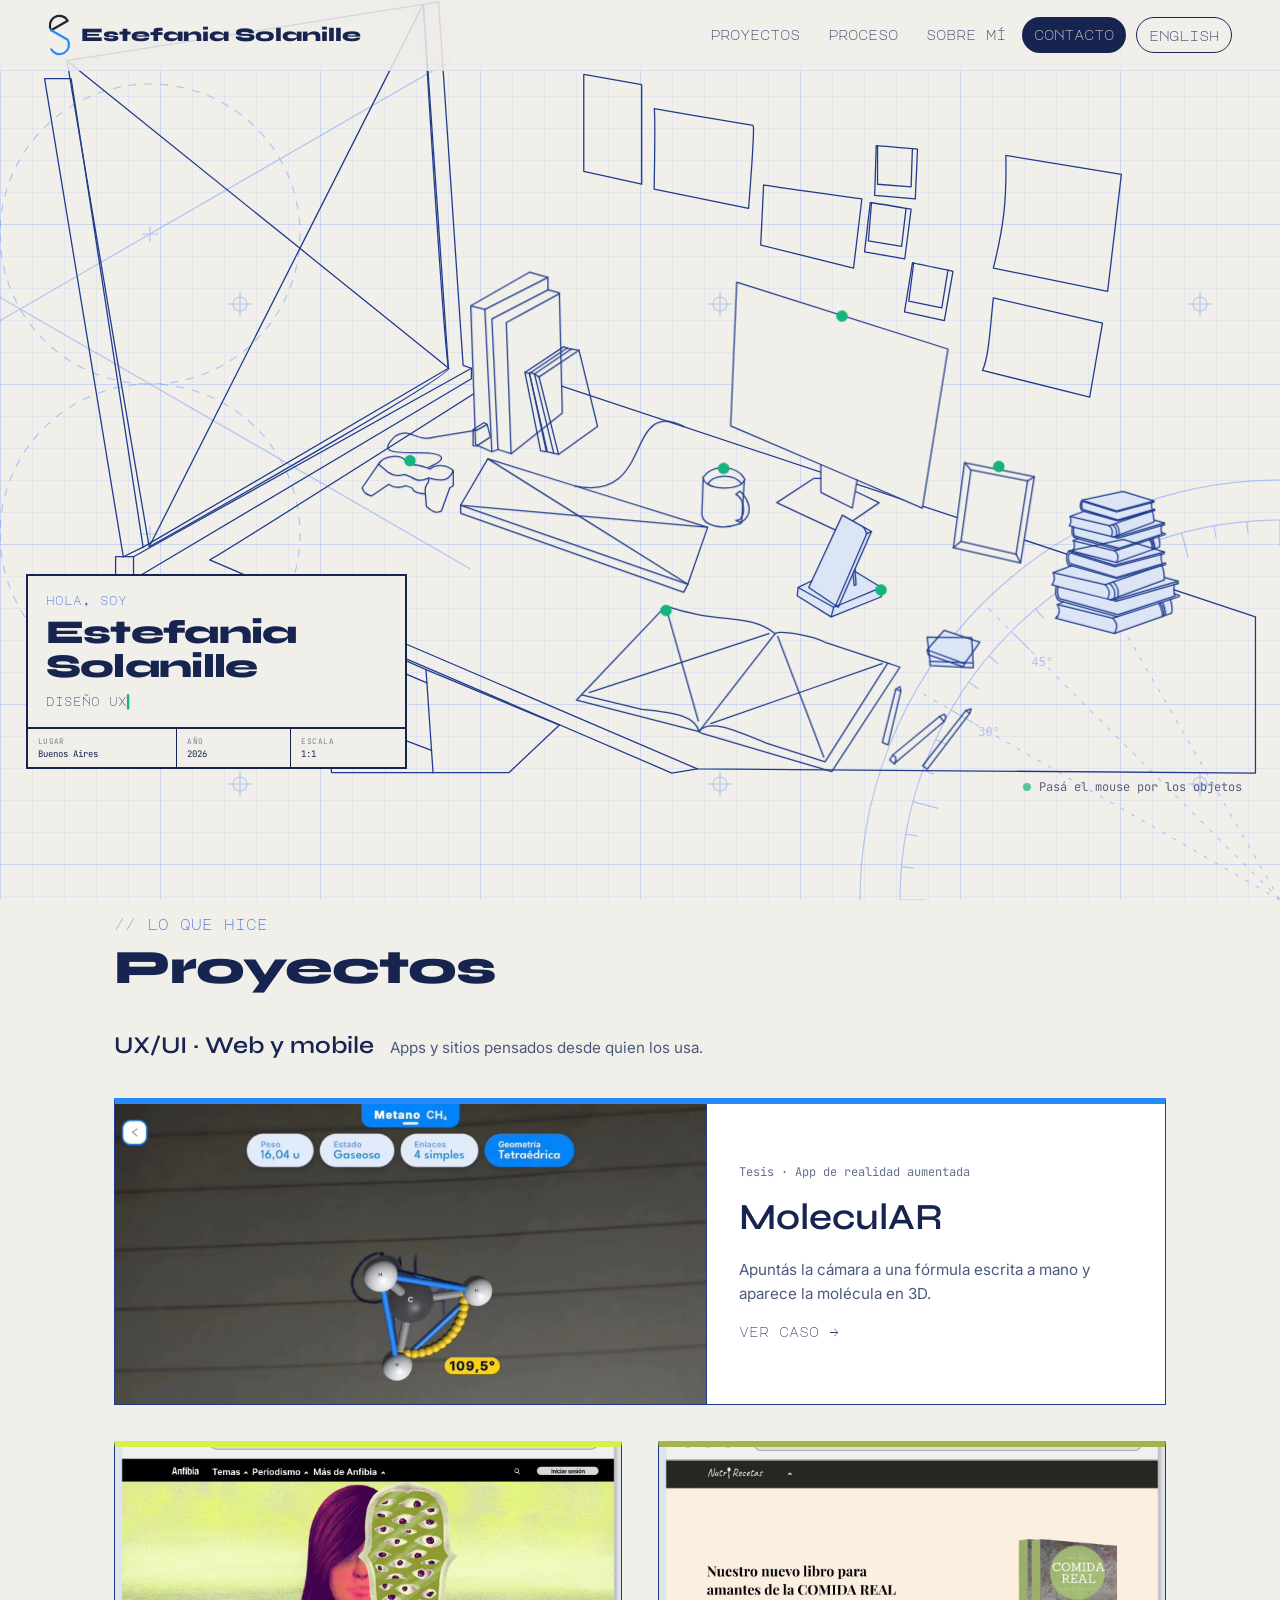
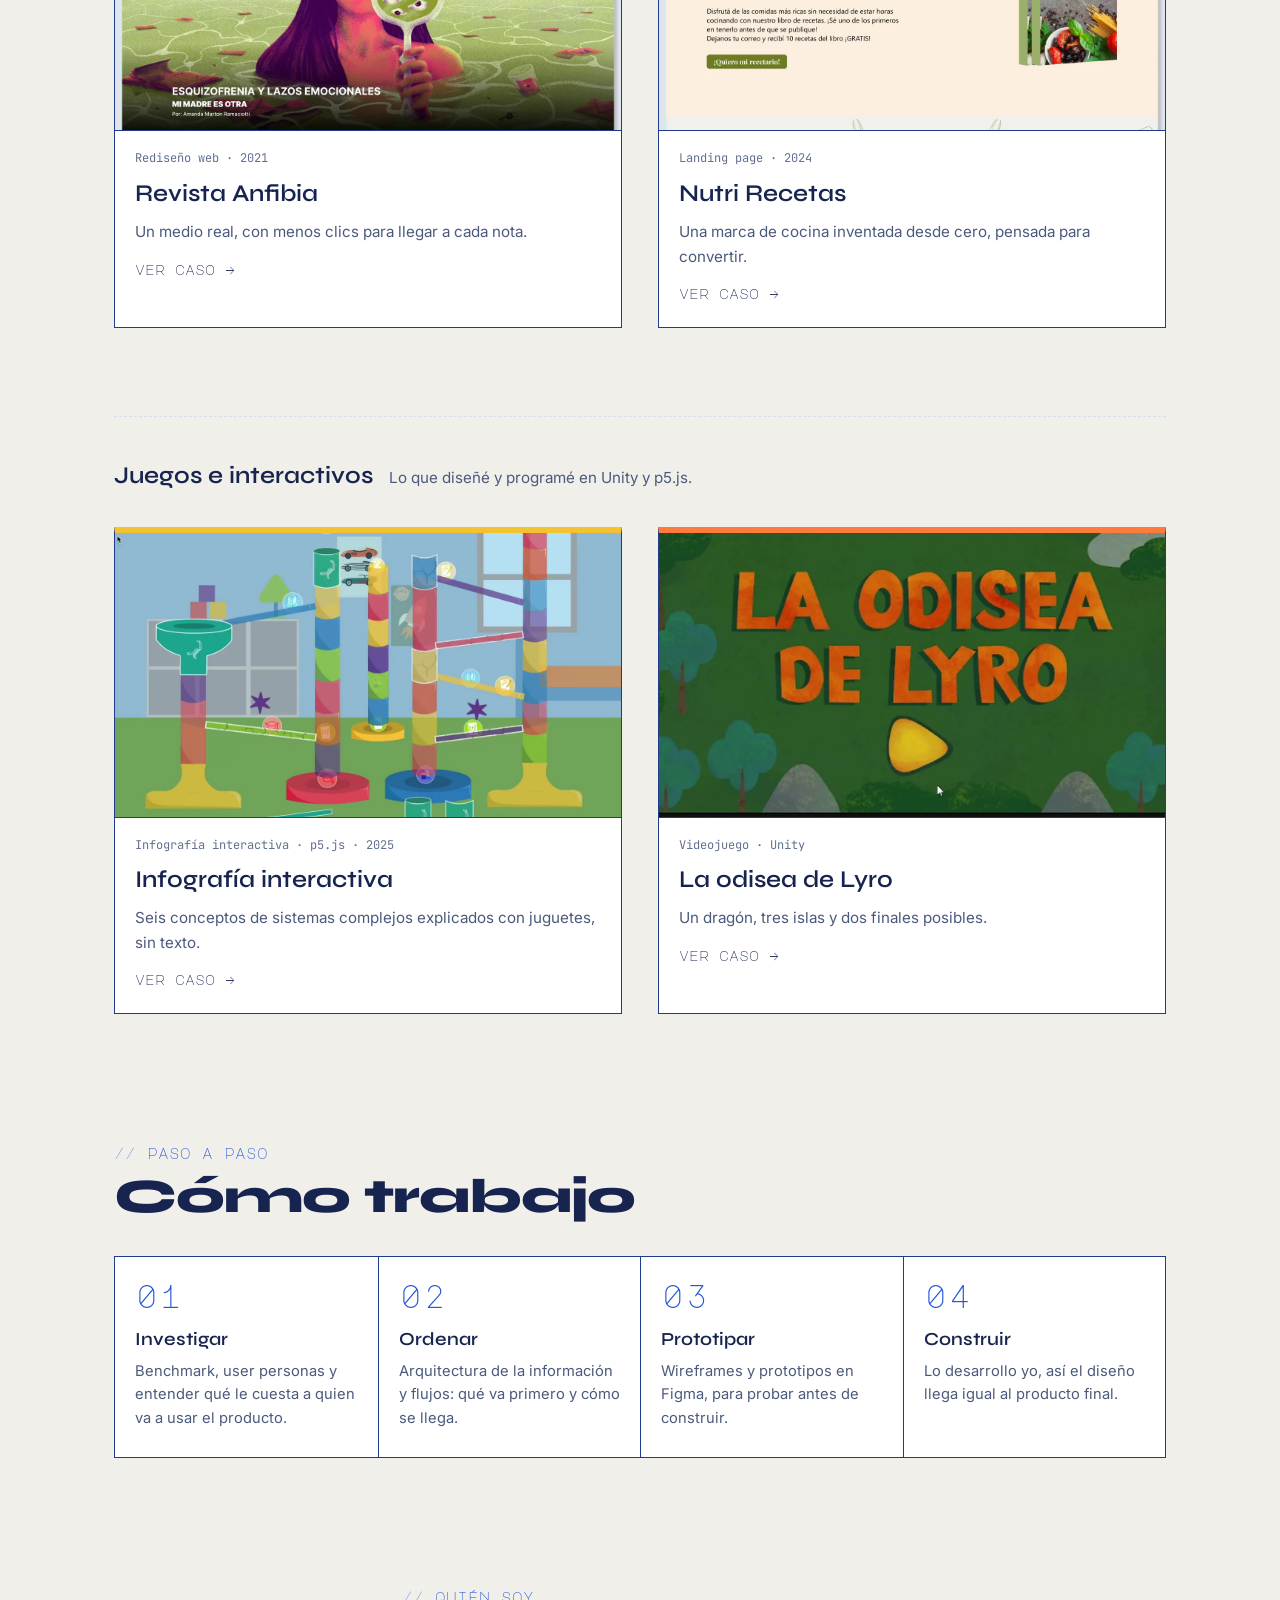
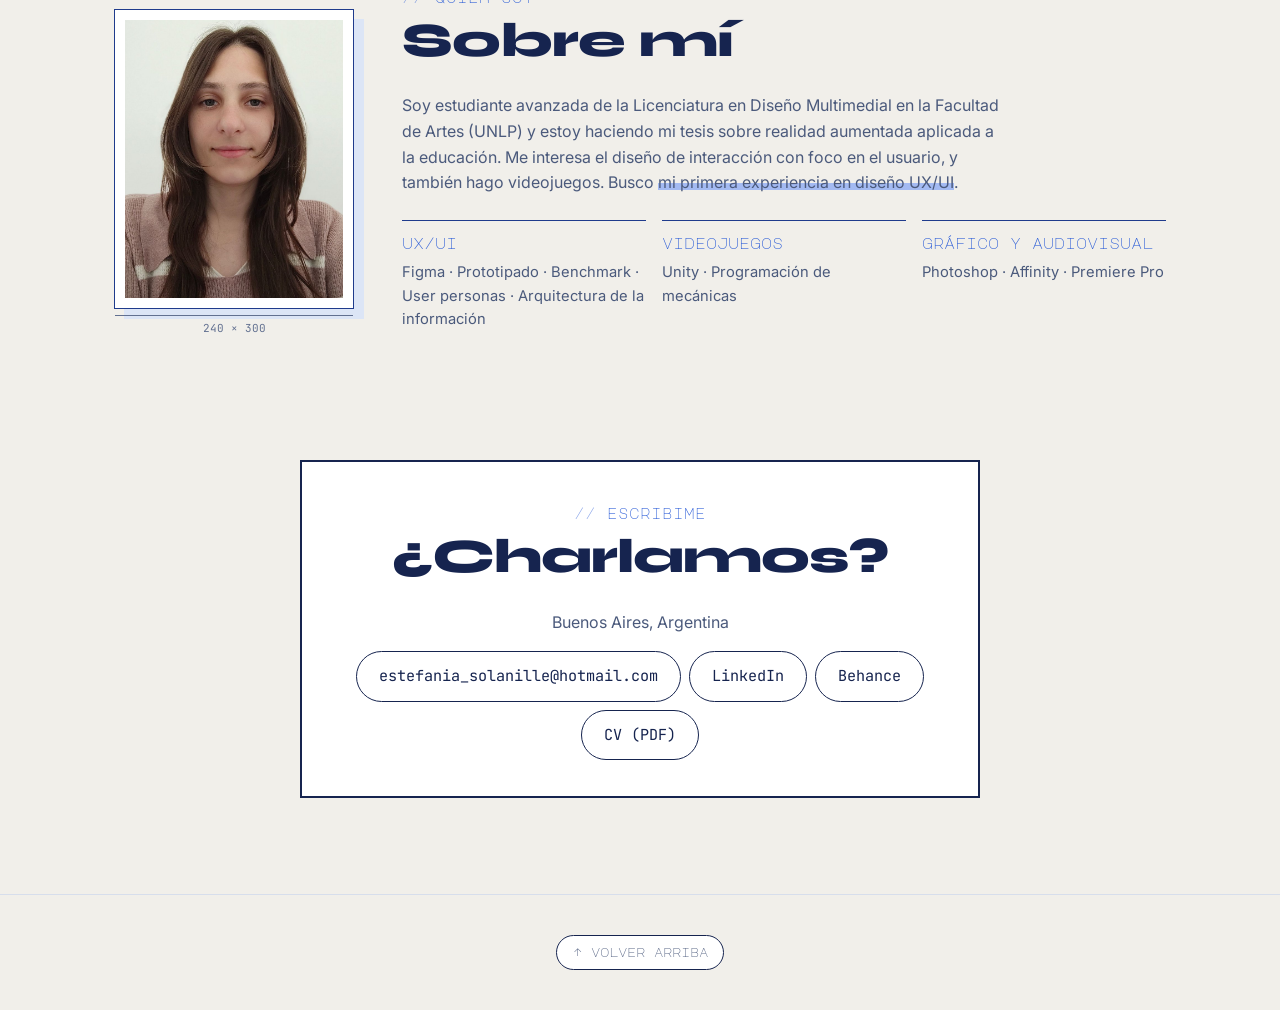
==== commit b02da0b1: "Dibujos de la taza y el joystick adentro de los objetos Co-Authored-By: Claude Opus 5.5 <noreply@ant" ====
--- a/index.html
+++ b/index.html
@@ -40,7 +40,7 @@
 
   <section id="inicio" class="hero">
     <div class="stage">
-      <svg class="desk" viewBox="0 0 1920 1080" style="--done:2643ms" role="group" aria-label="Dibujo lineal de mi escritorio"><defs><clipPath id="clip-monitor-0"><polygon points="1110.5,319 1440.5,423.5 1400.5,672 1298.5,628.2 1242,604 1101,543.5"/></clipPath><clipPath id="clip-telefono-0"><polygon points="1275.5,683 1313.5,712 1265,824.3 1227.88,785.5"/></clipPath><clipPath id="clip-marco-0"><polygon points="1476.5,612.5 1565,629.5 1547,744 1461,724"/></clipPath><clipPath id="clip-cuaderno-0"><polygon points="999.5,825 1170.5,868 1051.5,1021 868,963.57"/></clipPath><clipPath id="clip-cuaderno-1"><polygon points="1170.5,868 1346.5,914.2 1248.5,1068.5 1051.5,1021"/></clipPath></defs><g class="part"><path class="ln" style="--n:0" pathLength="1" d="M625 924.5L454.262 848.5V872L465.652 982L477.5 1085.5H636"/><path class="ln" style="--n:1" pathLength="1" d="M636 1085.5H754.5L833.5 1011L625 924.5"/><path class="ln" style="--n:2" pathLength="1" d="M625 924.5L626.401 945L633.609 1050.5L636 1085.5"/><path class="ln" style="--n:3" pathLength="1" d="M593.5 1035.5L520.5 1002.5L465.652 982"/><path class="ln" style="--n:4" pathLength="1" d="M520.5 1002.5C512.684 1009.29 517.35 1014.24 533 1024L588 1047L593.5 1035.5"/><path class="ln" style="--n:5" pathLength="1" d="M593.5 1035.5L633.609 1050.5"/><path class="ln" style="--n:6" pathLength="1" d="M454.262 872L626.401 945"/><path class="ln" style="--n:7" pathLength="1" d="M183 733L70.5 1H29L152 748"/><path class="ln" style="--n:8" pathLength="1" d="M152 748L183 733L660 453.5L621 -114.5L644.5 -119.5L683 449L696 453.5V470L168 783.5L140 776V748H152Z"/><path class="ln" style="--n:9" pathLength="1" d="M152 748H168"/><path class="ln" style="--n:10" pathLength="1" d="M168 748V783.5"/><path class="ln" style="--n:11" pathLength="1" d="M168 748L696 453.5"/><path class="ln" style="--n:12" pathLength="1" d="M1049 1079.5L1921 1086V842L759.5 455.5C606 553 296.6 749 287 753L1049 1079.5Z"/><path class="ln" style="--n:13" pathLength="1" d="M1049 1079.5L1009 1086L287 775.5"/><path class="ln" style="--n:14" pathLength="1" d="M660.5 453.5C655.7 443.5 631.833 70.3333 620.5 -115L64 -27C68.8 8.6 151.667 494.167 192.5 732.5C350.5 643.667 665.3 463.5 660.5 453.5Z"/><path class="ln" style="--n:15" pathLength="1" d="M64 -27L427.987 266.203"/><path class="ln" style="--n:16" pathLength="1" d="M192.5 732.5L427.987 266.203"/><path class="ln" style="--n:17" pathLength="1" d="M660.5 453.5L427.987 266.203"/><path class="ln" style="--n:18" pathLength="1" d="M620.5 -115L427.987 266.203"/></g><g class="part"><path class="ln" style="--n:19" pathLength="1" d="M1385 110.31C1366.37 108.718 1339.05 106.465 1330.5 106.063C1329.63 106.022 1328.95 106 1328.5 106L1326 183.5L1389.5 189L1393 111C1390.62 110.793 1387.91 110.56 1385 110.31Z"/><path class="ln" style="--n:20" pathLength="1" d="M1328.5 106L1330.5 106.063"/><path class="ln" style="--n:21" pathLength="1" d="M1330.5 106.063V166L1383 170L1385 110.31"/><path class="ln" style="--n:22" pathLength="1" d="M1375.08 203.652C1356.65 200.526 1329.61 196.023 1321.12 194.915C1320.26 194.803 1319.59 194.725 1319.13 194.688L1310.24 271.716L1373.07 282.444L1383 205C1380.64 204.596 1377.97 204.141 1375.08 203.652Z"/><path class="ln" style="--n:23" pathLength="1" d="M1319.13 194.688L1321.12 194.915"/><path class="ln" style="--n:24" pathLength="1" d="M1321.12 194.915L1316.17 254.648L1368.16 262.972L1375.08 203.652"/><path class="ln" style="--n:25" pathLength="1" d="M1440.54 300.326C1422.28 296.347 1395.48 290.592 1387.05 289.091C1386.19 288.938 1385.52 288.829 1385.07 288.771L1372.6 365.302L1434.87 378.94L1448.39 302.041C1446.05 301.528 1443.4 300.949 1440.54 300.326Z"/><path class="ln" style="--n:26" pathLength="1" d="M1385.07 288.771L1387.05 289.091"/><path class="ln" style="--n:27" pathLength="1" d="M1387.05 289.091L1379.32 348.528L1430.87 359.26L1440.54 300.326"/><path class="ln" style="--n:28" pathLength="1" d="M1531 121C1532.39 192.084 1527.92 230.567 1511.5 297L1690 333.5L1711.5 150.5L1531 121Z"/><path class="ln" style="--n:29" pathLength="1" d="M1511.5 343.5L1682 383L1662 498.5L1494.5 457C1504.74 433.821 1505.97 394.323 1511.5 343.5Z"/><path class="ln" style="--n:30" pathLength="1" d="M1152.5 167C1157.3 168.2 1256.83 182.167 1306 189L1293 297L1148 261L1152.5 167Z"/><path class="ln" style="--n:31" pathLength="1" d="M981.5 48C983.1 51.6 982.167 133.167 981.5 173.5L1129 203.652C1132.5 160.435 1138.8 74 1136 74C1133.2 74 1031.83 56.6667 981.5 48Z"/><path class="ln" style="--n:32" pathLength="1" d="M871.5 146L962 166V10.5L871.5 -5.5V146Z"/></g><g class="part"><path class="paper" d="M786.5 303.5L815.5 311.5V331C822.333 332.5 835.5 335.8 833.5 337L838 523.5L758 587L737.5 580.5L728 584L702.5 573L695 356L786.5 303.5Z"/><path class="ln" style="--n:33" pathLength="1" d="M695 356L717 361.5"/><path class="ln" style="--n:34" pathLength="1" d="M737.5 580.5L728 584L702.5 573L695 356L786.5 303.5L815.5 311.5V331"/><path class="ln" style="--n:35" pathLength="1" d="M717 361.5L815.5 311.5"/><path class="ln" style="--n:36" pathLength="1" d="M717 361.5L728 584"/><path class="ln" style="--n:37" pathLength="1" d="M737.5 580.5L728 376.5L815.5 331"/><path class="ln" style="--n:38" pathLength="1" d="M833.5 337L838 523.5L758 587L737.5 580.5"/><path class="ln" style="--n:39" pathLength="1" d="M815.5 331C822.333 332.5 835.5 335.8 833.5 337"/><path class="ln" style="--n:40" pathLength="1" d="M833.5 337C831.5 338.2 777.333 367.5 750.5 382L758 587"/><path class="ln" style="--n:41" pathLength="1" d="M779.5 460L786.5 461.5"/><path class="ln" style="--n:42" pathLength="1" d="M845.5 422L788 460.496"/><path class="ln" style="--n:43" pathLength="1" d="M845.5 422L852 423.5"/><path class="ln" style="--n:44" pathLength="1" d="M786.5 461.5L788 460.496"/><path class="ln" style="--n:45" pathLength="1" d="M788 460.496L794.5 462.5"/><path class="ln" style="--n:46" pathLength="1" d="M794.5 462.5L852 423.5"/><path class="ln" style="--n:47" pathLength="1" d="M794.5 462.5L801.5 467"/><path class="ln" style="--n:48" pathLength="1" d="M864 425.5L801.5 467"/></g><a class="obj" style="--g:0" href="index.html#proyectos" aria-label="Proyectos web"><path class="paper" d="M1101 543.5L1110.5 319L1440.5 423.5L1400.5 672L1298.5 628.237L1295.5 645.75L1333 663.5L1268.5 708L1173 663.5L1230.5 625.75H1242.01V604L1101 543.5Z"/><g class="sk" clip-path="url(#clip-monitor-0)"><g transform="matrix(0.95376 0.30202 -0.04222 0.99778 1110.5 319)"><path style="--k:0" pathLength="1" d="M10 10H336V30H10Z"/><path style="--k:1" pathLength="1" d="M17 20a3 3 0 1 0 6 0a3 3 0 1 0 -6 0M27 20a3 3 0 1 0 6 0a3 3 0 1 0 -6 0M37 20a3 3 0 1 0 6 0a3 3 0 1 0 -6 0"/><path style="--k:2" pathLength="1" d="M20 44H66"/><path style="--k:3" pathLength="1" d="M236 44H262M272 44H298M308 44H326"/><path style="--k:4" pathLength="1" d="M20 56H326V136H20Z"/><path style="--k:5" pathLength="1" d="M172 88a14 14 0 1 0 28 0a14 14 0 1 0 -28 0"/><path style="--k:6" pathLength="1" d="M164 136C166 112 206 112 208 136"/><path style="--k:7" pathLength="1" d="M32 104H112M32 114H96M32 124H80"/><path style="--k:8" pathLength="1" d="M20 148H118V210H20Z"/><path style="--k:9" pathLength="1" d="M124 148H222V210H124Z"/><path style="--k:10" pathLength="1" d="M228 148H326V210H228Z"/><path style="--k:11" pathLength="1" d="M28 196H96M132 196H200M236 196H304"/></g></g><path class="ln" style="--n:49" pathLength="1" d="M1298.5 628.237L1242.01 604L1101 543.5L1110.5 319L1440.5 423.5L1400.5 672L1298.5 628.237Z"/><path class="ln" style="--n:50" pathLength="1" d="M1242.01 604V625.75"/><path class="ln" style="--n:51" pathLength="1" d="M1298.5 628.237L1295.5 645.75"/><path class="ln" style="--n:52" pathLength="1" d="M1242.01 625.75V647.5L1291 672L1295.5 645.75"/><path class="ln" style="--n:53" pathLength="1" d="M1242.01 625.75H1230.5L1173 663.5L1268.5 708L1333 663.5L1295.5 645.75"/><rect class="hit" x="1093.0" y="311.0" width="355.5" height="405.0"/><circle class="ring" cx="1275" cy="372" r="9"/><circle class="dot" cx="1275" cy="372" r="9"/><g class="tag"><path class="lead-line" d="M1275 372 L1000 300"/><rect class="tag-bg" x="902" y="281" width="197" height="38" rx="19"/><text x="1000" y="306" text-anchor="middle">Proyectos web</text></g></a><g class="part"><path class="ln" style="--n:54" pathLength="1" d="M786.5 461.5L813 584L804 582.5L779.5 460L840 420L845.5 422"/><path class="ln" style="--n:55" pathLength="1" d="M852 423.5L864 425.5L893 544.5L832 588L824.5 586.5L814.5 584L786.5 461.5"/><path class="ln" style="--n:56" pathLength="1" d="M794.5 462.5L824.5 586.5"/><path class="ln" style="--n:57" pathLength="1" d="M801.5 467L832 588"/><path class="ln" style="--n:58" pathLength="1" d="M857.5 637.364L721.5 595L679 667.5V680L1027.5 803.5L1034 791L1065 702L857.5 637.364Z"/><path class="ln" style="--n:59" pathLength="1" d="M721.5 595L863.366 683.978"/><path class="ln" style="--n:60" pathLength="1" d="M679 667.5L1034 791"/><path class="ln" style="--n:61" pathLength="1" d="M679 667.5L863.366 683.978"/><path class="ln" style="--n:62" pathLength="1" d="M1034 791L863.366 683.978"/><path class="ln" style="--n:63" pathLength="1" d="M1065 702L863.366 683.978"/><path class="ln" style="--n:64" pathLength="1" d="M857.5 637.364C982.587 663.815 934 498.5 1028 544.5"/></g><a class="obj" style="--g:1" href="lyro.html" aria-label="Juegos"><path class="ln" style="--n:65" pathLength="1" d="M550.5 603.5L525 640.5C527.8 648.562 531.758 650.596 540 653L566.5 635C576.273 640.961 582.271 640.782 593.5 637L603 640.5C605.647 647.086 611.219 648.663 624 650"/><path class="ln" style="--n:66" pathLength="1" d="M550.5 603.5L566.5 616.5C575.579 622.531 581.416 621.802 592 619.5L600.5 623"/><path class="ln" style="--n:67" pathLength="1" d="M629 625V630.5C624.358 637.442 622.247 641.456 624 650L625.5 669.5C638.835 681.195 642.463 679.519 648.847 676.571L649 676.5L662 640.5L667.5 637V613.5C660 605.5 643 602 631.5 611C629.927 610.358 628.433 609.761 627 609.206C616.17 605.017 608.79 603.292 596.5 603.5C588.5 584.5 558 590 550.5 603.5"/><path class="ln" style="--n:68" pathLength="1" d="M601.5 623.5C612.735 630.607 618.665 629.689 629 625C653.666 631.581 661.169 627.994 667.5 613.5"/><path class="ln" style="--n:69" pathLength="1" d="M627 609.206C659.638 596.154 657 585.5 613.5 585.5C568.282 586.315 551.322 583.765 577.5 559C600.5 545.5 609.906 569.404 638.5 561L698.5 551.233"/><path class="ln" style="--n:70" pathLength="1" d="M698.5 549.5L704 550.5L720.5 541.5"/><path class="ln" style="--n:71" pathLength="1" d="M698.5 551.233V549.5L715.5 538.5L720.5 541.5L725.5 561L704 575L698.5 574.5V551.233Z"/><path class="ln" style="--n:72" pathLength="1" d="M698.5 551.233L703 550.5"/><g class="sk"><path style="--k:0" pathLength="1" d="M572 470L588 498H556Z"/><path style="--k:1" pathLength="1" d="M606 478a12 12 0 1 0 24 0a12 12 0 1 0 -24 0"/><path style="--k:2" pathLength="1" d="M646 492L668 514M668 492L646 514"/><path style="--k:3" pathLength="1" d="M590 518H610V538H590Z"/><path style="--k:4" pathLength="1" d="M548 528C552 520 558 520 562 528"/><path style="--k:5" pathLength="1" d="M676 466C680 458 686 458 690 466"/></g><rect class="hit" x="517.0" y="530.5" width="216.5" height="158.69500000000005"/><circle class="ring" cx="600" cy="598" r="9"/><circle class="dot" cx="600" cy="598" r="9"/><g class="tag"><path class="lead-line" d="M600 598 L455 655"/><rect class="tag-bg" x="402" y="636" width="106" height="38" rx="19"/><text x="455" y="661" text-anchor="middle">Juegos</text></g></a><a class="obj" style="--g:2" href="index.html#contacto" aria-label="Contacto"><path class="ln" style="--n:73" pathLength="1" d="M1118.06 693.63L1118 694.556C1117.33 695.389 1115.5 697.056 1113.5 697.056C1086 707.056 1058 699.056 1056 682.556L1058 623.556C1072.5 602.556 1112 605.056 1122.5 626.056C1122.56 626.82 1122.51 627.556 1122.35 628.265"/><path class="ln" style="--n:74" pathLength="1" d="M1122.35 628.265C1121.86 630.52 1120.31 632.491 1118 634.157C1107.05 642.057 1079.02 643.071 1065.5 634.78C1061.07 632.065 1058.2 628.352 1058 623.556"/><path class="ln" style="--n:75" pathLength="1" d="M1122.5 626.056L1122.35 628.265"/><path class="ln" style="--n:76" pathLength="1" d="M1118.06 693.63L1118.57 685.828"/><path class="ln" style="--n:77" pathLength="1" d="M1118.06 693.63C1117.56 693.946 1117.04 694.254 1116.5 694.556L1109 691.056C1113.36 691.9 1116.57 689.656 1118.57 685.828"/><path class="ln" style="--n:78" pathLength="1" d="M1118.06 693.63C1134.47 683.348 1132.47 666.039 1120.83 651.419"/><path class="ln" style="--n:79" pathLength="1" d="M1118.57 685.828L1119.91 665.542"/><path class="ln" style="--n:80" pathLength="1" d="M1118.57 685.828C1121.25 680.703 1121.75 672.737 1119.91 665.542"/><path class="ln" style="--n:81" pathLength="1" d="M1119.91 665.542L1120.83 651.419"/><path class="ln" style="--n:82" pathLength="1" d="M1119.91 665.542C1118.24 659.014 1114.64 653.119 1109 650.556L1115.5 645.556C1117.45 647.442 1119.23 649.405 1120.83 651.419"/><path class="ln" style="--n:83" pathLength="1" d="M1120.83 651.419L1122.35 628.265"/><path class="ln" style="--n:84" pathLength="1" d="M1065.5 634.78C1070 620.056 1106.5 616.556 1118 634.157"/><g class="sk"><path style="--k:0" pathLength="1" d="M1072 604C1062 590 1082 582 1072 568"/><path style="--k:1" pathLength="1" d="M1092 604C1082 588 1102 578 1092 562"/><path style="--k:2" pathLength="1" d="M1112 604C1102 590 1122 582 1112 568"/><path style="--k:3" pathLength="1" d="M1068 520H1116V552H1068Z"/><path style="--k:4" pathLength="1" d="M1068 520L1092 538L1116 520"/></g><rect class="hit" x="1048.0" y="594.556" width="94.47000000000003" height="120.5"/><circle class="ring" cx="1056" cy="650" r="9"/><circle class="dot" cx="1056" cy="650" r="9"/><g class="tag"><path class="lead-line" d="M1056 650 L965 610"/><rect class="tag-bg" x="899" y="591" width="132" height="38" rx="19"/><text x="965" y="616" text-anchor="middle">Contacto</text></g></a><a class="obj" style="--g:3" href="molecular.html" aria-label="Trabajos mobile"><path class="tint" d="M1275.5 683L1307.5 700.934L1321 708.5L1295.33 767L1295.6 770.971L1336.5 796V810.5L1258 842L1205 809L1206.5 796L1227.88 785.5L1275.5 683Z"/><g class="sk" clip-path="url(#clip-telefono-0)"><g transform="matrix(0.42142 -0.90708 0.68741 0.71852 1227.88 785.5)"><g transform="matrix(0.1091 0.2386 -0.2386 0.1091 84.07 -23.33)"><path style="--k:0;stroke-width:9" pathLength="1" d="M154.813 168.779C151.637 176.715 150.368 183.679 150.358 193.699C150.353 199.326 152.896 204.683 155.114 209.286C157.126 213.462 161.471 215.825 165.12 218.047C168.275 219.97 171.649 220.289 175.765 219.187C191.625 214.942 198.978 194.591 202.341 185.186C203.703 181.375 203.462 177.068 202.99 172.785C202.014 163.94 196.5 151.299 175.513 151.299L175.384 151.299C172.031 151.298 169.581 151.298 167.817 152.391C164.862 155.386 162.492 158.276 159.847 161.281C158.369 163.342 156.618 166.489 154.813 172.594"/><path style="--k:1;stroke-width:9" pathLength="1" d="M201.5 133.781C202.759 128.726 205.945 119.816 220.516 93.0359C224.06 86.4397 225.634 82.9771 226.602 80.7211C227.57 78.4651 227.885 77.5208 228.209 77.5017"/><path style="--k:2;stroke-width:9" pathLength="1" d="M150.703 242.236C147.971 246.085 143.557 254.873 139.262 272.529C137.986 277.158 136.657 280.484 135.193 283.637C133.729 286.79 132.171 289.669 131.5 292.828"/><path style="--k:3;stroke-width:15" pathLength="1" d="M7.5 289.502C7.5 289.097 7.5 288.692 13.0157 276.536C18.5314 264.379 29.5629 240.484 35.4579 227.365C41.3529 214.245 41.7771 212.625 43.5 208.502"/><path style="--k:4;stroke-width:15" pathLength="1" d="M58.5 174.872C59.0203 170.679 61.1172 165.444 64.5305 157.561C66.2771 153.528 67.9439 147.321 70.5689 140.368C74.7706 127.629 80.5567 113.937 82.7994 108.805C83.1975 107.614 83.4577 106.574 83.7257 105.502"/><path style="--k:5;stroke-width:15" pathLength="1" d="M99.7413 76.8624C102.179 72.1853 106.281 64.2364 111.786 54.5934C116.502 46.0006 125.121 29.8969 129.84 20.8546C134.56 11.8123 135.119 10.3193 136.5 7.50175"/></g></g></g><path class="ln" style="--n:85" pathLength="1" d="M1313.5 712C1312.33 708.778 1309.5 702.055 1307.5 700.934L1275.5 683L1227.88 785.5"/><path class="ln" style="--n:86" pathLength="1" d="M1294.01 770L1295.33 767L1321 708.5L1307.5 700.934"/><path class="ln" style="--n:87" pathLength="1" d="M1321 708.5L1313.5 712"/><path class="ln" style="--n:88" pathLength="1" d="M1313.5 712L1265 824.304"/><path class="ln" style="--n:89" pathLength="1" d="M1265 824.304L1223 796L1227.88 785.5"/><path class="ln" style="--n:90" pathLength="1" d="M1265 824.304L1266.33 825.199"/><path class="ln" style="--n:91" pathLength="1" d="M1295.6 770.971L1336.5 796V810.5L1258 842L1205 809L1206.5 796L1227.88 785.5"/><path class="ln" style="--n:92" pathLength="1" d="M1336.5 796L1270.56 823.437"/><path class="ln" style="--n:93" pathLength="1" d="M1258 842L1262 827"/><path class="ln" style="--n:94" pathLength="1" d="M1262 827L1206.5 796"/><path class="ln" style="--n:95" pathLength="1" d="M1262 827L1266.33 825.199"/><path class="ln" style="--n:96" pathLength="1" d="M1295.6 770.971L1294.01 770"/><path class="ln" style="--n:97" pathLength="1" d="M1295.6 770.971L1297 791.5L1294.01 793L1292.26 774"/><path class="ln" style="--n:98" pathLength="1" d="M1295.6 770.971L1295.33 767"/><path class="ln" style="--n:99" pathLength="1" d="M1270.56 823.437L1292.26 774L1294.01 770"/><path class="ln" style="--n:100" pathLength="1" d="M1270.56 823.437L1269 827L1266.33 825.199"/><path class="ln" style="--n:101" pathLength="1" d="M1270.56 823.437L1266.33 825.199"/><rect class="hit" x="1197.0" y="675.0" width="147.5" height="175.0"/><circle class="ring" cx="1336" cy="800" r="9"/><circle class="dot" cx="1336" cy="800" r="9"/><g class="tag"><path class="lead-line" d="M1336 800 L1455 818"/><rect class="tag-bg" x="1344" y="799" width="223" height="38" rx="19"/><text x="1455" y="824" text-anchor="middle">Trabajos mobile</text></g></a><a class="obj" style="--g:4" href="index.html#sobre-mi" aria-label="Sobre mí"><path class="paper" d="M1466.5 601L1575.5 623L1554 757.5L1449 734L1466.5 601Z"/><g class="sk" clip-path="url(#clip-marco-0)"><g transform="matrix(0.98333 0.18889 -0.13839 0.99554 1476.5 612.5)"><g transform="matrix(0.2535 0 0 0.2535 26.75 7.84)"><path style="--k:0;stroke-width:9" pathLength="1" d="M127.09 62.5a60.5 60.5 0 1 0 -121 0a60.5 60.5 0 1 0 121 0"/><path style="--k:1;stroke-width:9" pathLength="1" d="M68.59 124V199"/><path style="--k:2;stroke-width:9" pathLength="1" d="M1.59 199H141.59"/><path style="--k:3;stroke-width:9" pathLength="1" d="M68.59 199V290.5"/><path style="--k:4;stroke-width:9" pathLength="1" d="M68.59 290.5L141.59 378.5"/><path style="--k:5;stroke-width:9" pathLength="1" d="M68.59 290.5L1.59 378.5"/></g></g></g><path class="ln" style="--n:102" pathLength="1" d="M1476.5 612.5L1565 629.5"/><path class="ln" style="--n:103" pathLength="1" d="M1476.5 612.5L1461 724"/><path class="ln" style="--n:104" pathLength="1" d="M1476.5 612.5L1466.5 601"/><path class="ln" style="--n:105" pathLength="1" d="M1565 629.5L1547 744"/><path class="ln" style="--n:106" pathLength="1" d="M1565 629.5L1575.5 623"/><path class="ln" style="--n:107" pathLength="1" d="M1547 744L1461 724"/><path class="ln" style="--n:108" pathLength="1" d="M1547 744L1554 757.5"/><path class="ln" style="--n:109" pathLength="1" d="M1461 724L1449 734"/><path class="ln" style="--n:110" pathLength="1" d="M1554 757.5L1575.5 623L1466.5 601L1449 734L1554 757.5Z"/><rect class="hit" x="1441.0" y="593.0" width="142.5" height="172.5"/><circle class="ring" cx="1520" cy="607" r="9"/><circle class="dot" cx="1520" cy="607" r="9"/><g class="tag"><path class="lead-line" d="M1520 607 L1520 555"/><rect class="tag-bg" x="1454" y="536" width="132" height="38" rx="19"/><text x="1520" y="561" text-anchor="middle">Sobre mí</text></g></a><g class="part"><path class="tint" d="M1700.66 868L1608.53 843.962L1612.67 839.34L1611.29 843.038C1615.32 834.592 1615.73 830.087 1611.29 822.698L1620.97 818.538L1612.67 815.764C1607.51 808.681 1607.61 803.023 1609.91 794.038L1603 791.726C1607.15 786.642 1607.78 779.976 1604.84 772.774L1633.86 762.141L1629.26 761.217C1627.88 760.292 1622.86 748.754 1629.26 739.028L1714.48 721L1778.51 740.415V743.189L1773.9 744.399C1773.06 750.807 1773.31 754.049 1775.74 758.883L1780.35 757.519V760.292L1775.08 761.789C1778.15 768.565 1778.59 772.743 1778.51 780.17L1800.16 786.179V789.877L1794.17 791.726C1792.87 796.519 1793.31 799.769 1794.17 805.594L1802 808.368V810.217L1788.18 814.84C1790.98 824.066 1791.98 828.986 1790.02 836.104L1780.35 839.556L1777.59 840.543L1775.74 841.201L1700.66 868Z"/><path class="tint" d="M1703.61 757L1634.17 738.849L1637.29 735.359L1636.25 738.151C1639.29 731.774 1639.6 728.372 1636.25 722.792L1643.54 719.651L1637.29 717.557C1633.4 712.208 1633.47 707.935 1635.21 701.151L1630 699.406C1633.12 695.566 1633.61 690.533 1631.39 685.094L1653.26 677.066L1649.79 676.368C1648.75 675.67 1644.97 666.957 1649.79 659.613L1714.03 646L1762.29 660.66V662.755L1758.82 663.669C1758.18 668.507 1758.38 670.955 1760.21 674.606L1763.68 673.576V675.67L1759.71 676.8C1762.02 681.917 1762.36 685.072 1762.29 690.679L1778.61 695.217V698.009L1774.1 699.406C1773.12 703.025 1773.45 705.479 1774.1 709.877L1780 711.972V713.368L1769.58 716.859C1771.69 723.826 1772.45 727.541 1770.97 732.915L1763.68 735.522L1761.6 736.267L1760.21 736.764L1703.61 757Z"/><path class="ln" style="--n:111" pathLength="1" d="M1775.74 841.201L1700.66 868L1608.53 843.962L1612.67 839.34L1611.29 843.038C1615.32 834.592 1615.73 830.087 1611.29 822.698L1620.97 818.538"/><path class="ln" style="--n:112" pathLength="1" d="M1700.66 868C1706 857.893 1705.99 852.564 1697.89 843.962"/><path class="ln" style="--n:113" pathLength="1" d="M1788.18 814.84C1790.98 824.066 1791.98 828.986 1790.02 836.104L1780.35 839.556"/><path class="ln" style="--n:114" pathLength="1" d="M1788.18 814.84L1802 810.217V808.368L1794.17 805.594"/><path class="ln" style="--n:115" pathLength="1" d="M1772.06 820.04L1775.74 818.851L1788.18 814.84"/><path class="ln" style="--n:116" pathLength="1" d="M1697.89 843.962L1611.29 822.698"/><path class="ln" style="--n:117" pathLength="1" d="M1697.89 843.962L1705.06 841.651"/><path class="ln" style="--n:118" pathLength="1" d="M1620.97 818.538L1705.06 841.651"/><path class="ln" style="--n:119" pathLength="1" d="M1620.97 818.538L1612.67 815.764C1607.51 808.681 1607.61 803.023 1609.91 794.038"/><path class="ln" style="--n:120" pathLength="1" d="M1705.06 841.651L1769.75 820.783"/><path class="ln" style="--n:121" pathLength="1" d="M1612.67 794.731C1610.9 801.468 1611.07 805.441 1614.06 812.991L1706.19 838.415L1795.55 809.292L1794.17 805.594C1793.31 799.769 1792.87 796.519 1794.17 791.726L1800.16 789.877V786.179L1778.51 780.17"/><path class="ln" style="--n:122" pathLength="1" d="M1694.21 815.186L1703.88 817.613L1800.16 789.877"/><path class="ln" style="--n:123" pathLength="1" d="M1800.16 786.179L1702.5 814.84"/><path class="ln" style="--n:124" pathLength="1" d="M1702.5 814.84L1703.88 817.613"/><path class="ln" style="--n:125" pathLength="1" d="M1702.5 814.84L1698.81 813.5"/><path class="ln" style="--n:126" pathLength="1" d="M1633.86 762.141L1604.84 772.774C1607.78 779.976 1607.15 786.642 1603 791.726L1609.91 794.038"/><path class="ln" style="--n:127" pathLength="1" d="M1609.91 794.038L1612.67 794.731"/><path class="ln" style="--n:128" pathLength="1" d="M1775.08 761.789C1778.15 768.566 1778.59 772.743 1778.51 780.17V784.33L1706.19 810.802"/><path class="ln" style="--n:129" pathLength="1" d="M1612.67 794.731L1690.06 814.146L1694.21 815.186"/><path class="ln" style="--n:130" pathLength="1" d="M1706.19 810.802L1701.12 812.657L1698.81 813.5L1694.21 815.186"/><path class="ln" style="--n:131" pathLength="1" d="M1775.08 761.789C1775 761.6 1774.91 761.41 1774.82 761.217L1764.2 764.881"/><path class="ln" style="--n:132" pathLength="1" d="M1775.08 761.789L1764.2 764.881"/><path class="ln" style="--n:133" pathLength="1" d="M1773.9 744.399L1701.12 763.528L1631.1 741.802C1627.53 748.095 1627.69 751.746 1631.1 758.443L1703.88 780.17L1775.74 758.883L1780.35 757.519V760.292L1775.08 761.789"/><path class="ln" style="--n:134" pathLength="1" d="M1690.06 814.146C1694.61 804.744 1693.26 799.893 1686.38 791.726"/><path class="ln" style="--n:135" pathLength="1" d="M1686.38 791.726L1604.84 772.774"/><path class="ln" style="--n:136" pathLength="1" d="M1698.81 787.436L1693.08 789.415L1686.38 791.726"/><path class="ln" style="--n:137" pathLength="1" d="M1773.9 744.399L1778.51 743.189V740.415L1714.48 721L1629.26 739.028C1622.86 748.754 1627.88 760.292 1629.26 761.217L1633.86 762.141L1703.88 782.019L1764.2 764.881"/><path class="ln" style="--n:138" pathLength="1" d="M1764.2 764.881L1698.81 787.436"/><path class="ln" style="--n:139" pathLength="1" d="M1778.51 740.415L1701.12 761.217L1629.26 739.028"/><path class="ln" style="--n:140" pathLength="1" d="M1775.74 758.883C1773.31 754.049 1773.06 750.807 1773.9 744.399"/><path class="ln" style="--n:141" pathLength="1" d="M1693.08 789.415C1699.86 796.156 1702.41 800.739 1701.12 812.657"/><path class="ln" style="--n:142" pathLength="1" d="M1698.81 787.436C1706.15 794.94 1707.57 800.13 1706.19 810.802"/><path class="ln" style="--n:143" pathLength="1" d="M1772.06 820.04C1777.13 827.07 1778.45 831.522 1777.59 840.543"/><path class="ln" style="--n:144" pathLength="1" d="M1772.06 820.04L1769.75 820.783"/><path class="ln" style="--n:145" pathLength="1" d="M1775.74 841.201L1777.59 840.543L1780.35 839.556"/><path class="ln" style="--n:146" pathLength="1" d="M1775.74 818.851C1779.19 826.627 1781.06 830.998 1780.35 839.556"/><path class="ln" style="--n:147" pathLength="1" d="M1769.75 820.783C1774.22 828.029 1775.68 832.464 1775.74 841.201"/><path class="ln" style="--n:148" pathLength="1" d="M1760.21 736.764L1703.61 757L1634.17 738.849L1637.29 735.359L1636.25 738.151C1639.29 731.774 1639.6 728.372 1636.25 722.792L1643.54 719.651"/><path class="ln" style="--n:149" pathLength="1" d="M1703.61 757C1707.64 749.368 1707.63 745.345 1701.53 738.849"/><path class="ln" style="--n:150" pathLength="1" d="M1761.6 736.267L1763.68 735.522L1770.97 732.915C1772.45 727.541 1771.69 723.826 1769.58 716.859"/><path class="ln" style="--n:151" pathLength="1" d="M1769.58 716.859L1780 713.368V711.972L1774.1 709.877"/><path class="ln" style="--n:152" pathLength="1" d="M1769.58 716.859L1760.21 719.888"/><path class="ln" style="--n:153" pathLength="1" d="M1701.53 738.849L1636.25 722.792"/><path class="ln" style="--n:154" pathLength="1" d="M1701.53 738.849L1706.93 737.104"/><path class="ln" style="--n:155" pathLength="1" d="M1643.54 719.651L1706.93 737.104"/><path class="ln" style="--n:156" pathLength="1" d="M1643.54 719.651L1637.29 717.557C1633.4 712.208 1633.47 707.935 1635.21 701.151"/><path class="ln" style="--n:157" pathLength="1" d="M1706.93 737.104L1755.69 721.346"/><path class="ln" style="--n:158" pathLength="1" d="M1637.29 701.675C1635.95 706.762 1636.08 709.762 1638.33 715.462L1707.78 734.66L1775.14 712.67L1774.1 709.877C1773.45 705.479 1773.12 703.025 1774.1 699.406L1778.61 698.009V695.217L1762.29 690.679"/><path class="ln" style="--n:159" pathLength="1" d="M1695.63 716.335L1698.75 717.12L1706.04 718.953L1778.61 698.009"/><path class="ln" style="--n:160" pathLength="1" d="M1778.61 695.217L1705 716.859"/><path class="ln" style="--n:161" pathLength="1" d="M1705 716.859L1706.04 718.953"/><path class="ln" style="--n:162" pathLength="1" d="M1705 716.859L1702.22 715.847"/><path class="ln" style="--n:163" pathLength="1" d="M1653.26 677.066L1631.39 685.094C1633.61 690.533 1633.13 695.566 1630 699.406L1635.21 701.151"/><path class="ln" style="--n:164" pathLength="1" d="M1695.63 716.335L1637.29 701.675L1635.21 701.151"/><path class="ln" style="--n:165" pathLength="1" d="M1759.71 676.8C1762.02 681.917 1762.36 685.072 1762.29 690.679V693.821L1707.78 713.81"/><path class="ln" style="--n:166" pathLength="1" d="M1707.78 713.81L1703.96 715.211L1702.22 715.847L1698.75 717.12"/><path class="ln" style="--n:167" pathLength="1" d="M1759.71 676.8C1759.65 676.657 1759.58 676.513 1759.51 676.368L1751.51 679.134"/><path class="ln" style="--n:168" pathLength="1" d="M1759.71 676.8L1751.51 679.134"/><path class="ln" style="--n:169" pathLength="1" d="M1759.71 676.8L1763.68 675.67V673.576L1760.21 674.606"/><path class="ln" style="--n:170" pathLength="1" d="M1695.63 716.335C1699.05 709.235 1698.04 705.572 1692.85 699.406"/><path class="ln" style="--n:171" pathLength="1" d="M1692.85 699.406L1631.39 685.094"/><path class="ln" style="--n:172" pathLength="1" d="M1692.85 699.406L1697.9 697.66"/><path class="ln" style="--n:173" pathLength="1" d="M1760.21 674.606L1706.04 690.679L1651.18 674.274C1648.61 669.216 1648.49 666.46 1651.18 661.708L1703.96 678.113L1758.82 663.669L1762.29 662.755V660.66L1714.03 646L1649.79 659.613C1644.97 666.957 1648.75 675.67 1649.79 676.368L1653.26 677.066L1706.04 692.075L1751.51 679.134"/><path class="ln" style="--n:174" pathLength="1" d="M1697.9 697.66L1702.22 696.166L1751.51 679.134"/><path class="ln" style="--n:175" pathLength="1" d="M1762.29 660.66L1703.96 676.368L1649.79 659.613"/><path class="ln" style="--n:176" pathLength="1" d="M1760.21 674.606C1758.38 670.955 1758.18 668.507 1758.82 663.669"/><path class="ln" style="--n:177" pathLength="1" d="M1697.9 697.66C1703.01 702.751 1704.93 706.211 1703.96 715.211"/><path class="ln" style="--n:178" pathLength="1" d="M1702.22 696.166C1707.75 701.832 1708.82 705.751 1707.78 713.81"/><path class="ln" style="--n:179" pathLength="1" d="M1757.43 720.785C1761.25 726.094 1762.25 729.456 1761.6 736.267"/><path class="ln" style="--n:180" pathLength="1" d="M1755.69 721.346L1757.43 720.785L1760.21 719.888"/><path class="ln" style="--n:181" pathLength="1" d="M1761.6 736.267L1760.21 736.764"/><path class="ln" style="--n:182" pathLength="1" d="M1760.21 719.888C1762.81 725.759 1764.22 729.06 1763.68 735.522"/><path class="ln" style="--n:183" pathLength="1" d="M1755.69 721.346C1759.06 726.818 1760.16 730.166 1760.21 736.764"/></g><a class="obj" style="--g:5" href="index.html#proceso" aria-label="Cómo trabajo"><g class="sk" clip-path="url(#clip-cuaderno-0)"><g transform="matrix(0.97159 0.24432 -0.68848 0.72550 999.5 825)"><path style="--k:0" pathLength="1" d="M22 18H86V150H22Z"/><path style="--k:1" pathLength="1" d="M22 34H86"/><path style="--k:2" pathLength="1" d="M30 42H78V74H30Z"/><path style="--k:3" pathLength="1" d="M30 42L78 74M78 42L30 74"/><path style="--k:4" pathLength="1" d="M30 84H74M30 92H66M30 100H70"/><path style="--k:5" pathLength="1" d="M34 124H74V136H34Z"/><path style="--k:6" pathLength="1" d="M94 84H118M112 78L118 84L112 90"/><path style="--k:7" pathLength="1" d="M126 40H162V130H126Z"/><path style="--k:8" pathLength="1" d="M126 52H162"/><path style="--k:9" pathLength="1" d="M132 62H156V86H132Z"/><path style="--k:10" pathLength="1" d="M132 96H154M132 104H148"/></g></g><g class="sk" clip-path="url(#clip-cuaderno-1)"><g transform="matrix(1.00000 0.26250 -0.62304 0.80105 1170.5 868)"><path style="--k:0" pathLength="1" d="M18 20H72V48H18Z"/><path style="--k:1" pathLength="1" d="M24 30H62M24 38H52"/><path style="--k:2" pathLength="1" d="M72 34C92 34 100 50 104 66M97 62L104 66L106 59"/><path style="--k:3" pathLength="1" d="M84 70H150V98H84Z"/><path style="--k:4" pathLength="1" d="M90 80H140M90 88H124"/><path style="--k:5" pathLength="1" d="M117 98V122M111 116L117 122L123 116"/><path style="--k:6" pathLength="1" d="M86 124H148V154H86Z"/><path style="--k:7" pathLength="1" d="M92 134H136M92 142H120"/><path style="--k:8" pathLength="1" d="M18 112C26 106 32 118 40 112C48 106 54 118 62 112"/><path style="--k:9" pathLength="1" d="M18 128C26 122 32 134 40 128C48 122 54 134 62 128"/></g></g><path class="ln" style="--n:184" pathLength="1" d="M1051.5 1021L860 972L868 963.57L999.5 825C1084.5 854 1128.5 835 1170.5 868"/><path class="ln" style="--n:185" pathLength="1" d="M1170.5 868L1051.5 1021"/><path class="ln" style="--n:186" pathLength="1" d="M1051.5 1021L1056 1024L1259 1083.5L1365.5 920.5L1346.5 914.167L1248.5 881.5C1228.1 871.388 1179.04 862.564 1170.5 868"/><path class="ln" style="--n:187" pathLength="1" d="M1051.5 1021C1065.89 1002.94 1096.33 1013.76 1157.5 1039.5L1248.5 1068.5L1346.5 914.167"/><path class="ln" style="--n:188" pathLength="1" d="M1051.5 1021C1046.45 999.433 1024 992.652 962 986.5L868 963.57"/><path class="ln x" style="--n:189" pathLength="1" d="M1174.5 872.5L1208.05 960.337"/><path class="ln x" style="--n:190" pathLength="1" d="M1208.05 960.337L1246.5 1061"/><path class="ln x" style="--n:191" pathLength="1" d="M1208.05 960.337L1070 1008.5"/><path class="ln x" style="--n:192" pathLength="1" d="M1208.05 960.337L1338 915"/><path class="ln x" style="--n:193" pathLength="1" d="M1001.5 832.5L1024.36 912.737"/><path class="ln x" style="--n:194" pathLength="1" d="M1024.36 912.737L1050.5 1004.5"/><path class="ln x" style="--n:195" pathLength="1" d="M1024.36 912.737L880 960"/><path class="ln x" style="--n:196" pathLength="1" d="M1024.36 912.737L1161 868"/><rect class="hit" x="852.0" y="817.0" width="521.5" height="274.5"/><circle class="ring" cx="1000" cy="832" r="9"/><circle class="dot" cx="1000" cy="832" r="9"/><g class="tag"><path class="lead-line" d="M1000 832 L880 790"/><rect class="tag-bg" x="788" y="771" width="184" height="38" rx="19"/><text x="880" y="796" text-anchor="middle">Cómo trabajo</text></g></a><g class="part"><path class="tint" d="M1410.08 891.101L1408 873.5L1425.16 873.747L1434.5 863L1468.94 874.377L1477.5 874.5L1477.67 877.263L1490.5 881.5L1478.96 897.605L1480 914V921.5L1412.5 918V911.5L1411.33 901.633L1409.5 901L1408 893.5L1410.08 891.101Z"/><path class="ln" style="--n:197" pathLength="1" d="M1410.08 891.101L1408 873.5L1425.16 873.747"/><path class="ln" style="--n:198" pathLength="1" d="M1410.08 891.101L1410.48 894.41"/><path class="ln" style="--n:199" pathLength="1" d="M1410.08 891.101L1425.16 873.747"/><path class="ln" style="--n:200" pathLength="1" d="M1411.33 901.633L1409.5 901L1408 893.5L1410.08 891.101"/><path class="ln" style="--n:201" pathLength="1" d="M1410.48 894.41L1411.33 901.633"/><path class="ln" style="--n:202" pathLength="1" d="M1410.48 894.41L1408 893.5"/><path class="ln" style="--n:203" pathLength="1" d="M1410.48 894.41L1461.96 913.332"/><path class="ln" style="--n:204" pathLength="1" d="M1411.33 901.633L1412.5 911.5"/><path class="ln" style="--n:205" pathLength="1" d="M1411.33 901.633L1443.18 912.636"/><path class="ln" style="--n:206" pathLength="1" d="M1478.96 897.605L1480 914V921.5L1412.5 918V911.5"/><path class="ln" style="--n:207" pathLength="1" d="M1412.5 911.5L1443.18 912.636"/><path class="ln" style="--n:208" pathLength="1" d="M1480 914L1467.55 913.539"/><path class="ln" style="--n:209" pathLength="1" d="M1467.55 913.539L1461.96 913.332"/><path class="ln" style="--n:210" pathLength="1" d="M1467.55 913.539L1466.5 915"/><path class="ln" style="--n:211" pathLength="1" d="M1467.55 913.539L1478.96 897.605"/><path class="ln" style="--n:212" pathLength="1" d="M1461.96 913.332L1443.18 912.636"/><path class="ln" style="--n:213" pathLength="1" d="M1461.96 913.332L1466.5 915"/><path class="ln" style="--n:214" pathLength="1" d="M1443.18 912.636L1464.5 920L1466.5 915"/><path class="ln" style="--n:215" pathLength="1" d="M1478.96 897.605L1477.67 877.263"/><path class="ln" style="--n:216" pathLength="1" d="M1478.96 897.605L1490.5 881.5L1477.67 877.263"/><path class="ln" style="--n:217" pathLength="1" d="M1477.67 877.263L1477.5 874.5L1468.94 874.377"/><path class="ln" style="--n:218" pathLength="1" d="M1477.67 877.263L1468.94 874.377"/><path class="ln" style="--n:219" pathLength="1" d="M1468.94 874.377L1425.16 873.747"/><path class="ln" style="--n:220" pathLength="1" d="M1468.94 874.377L1434.5 863L1425.16 873.747"/></g><g class="part"><path class="ln" style="--n:221" pathLength="1" d="M1474.5 992.5L1477 985.5L1468.5 988.5L1401 1074.5L1408 1080L1474.5 992.5Z"/><path class="ln" style="--n:222" pathLength="1" d="M1468.5 988.5L1474.5 992.5"/><path class="ln" style="--n:223" pathLength="1" d="M1357.5 1072L1349.5 1065.5L1354.5 1057.5L1427.5 997.5L1434.5 994L1437.5 997.5L1434.5 1005.5C1409.33 1026.67 1358.7 1069.3 1357.5 1070.5C1360.58 1064.05 1359.35 1061.39 1354.5 1057.5"/><path class="ln" style="--n:224" pathLength="1" d="M1434.5 1005.5L1427.5 997.5"/><path class="ln" style="--n:225" pathLength="1" d="M1359 955L1367 958"/><path class="ln" style="--n:226" pathLength="1" d="M1367 958L1347 1042L1338 1038.5L1359 955L1365.5 951L1367 958Z"/></g></svg>
+      <svg class="desk" viewBox="0 0 1920 1080" style="--done:2643ms" role="group" aria-label="Dibujo lineal de mi escritorio"><defs><clipPath id="clip-monitor-0"><polygon points="1110.5,319 1440.5,423.5 1400.5,672 1298.5,628.2 1242,604 1101,543.5"/></clipPath><clipPath id="clip-telefono-0"><polygon points="1275.5,683 1313.5,712 1265,824.3 1227.88,785.5"/></clipPath><clipPath id="clip-marco-0"><polygon points="1476.5,612.5 1565,629.5 1547,744 1461,724"/></clipPath><clipPath id="clip-cuaderno-0"><polygon points="999.5,825 1170.5,868 1051.5,1021 868,963.57"/></clipPath><clipPath id="clip-cuaderno-1"><polygon points="1170.5,868 1346.5,914.2 1248.5,1068.5 1051.5,1021"/></clipPath></defs><g class="part"><path class="ln" style="--n:0" pathLength="1" d="M625 924.5L454.262 848.5V872L465.652 982L477.5 1085.5H636"/><path class="ln" style="--n:1" pathLength="1" d="M636 1085.5H754.5L833.5 1011L625 924.5"/><path class="ln" style="--n:2" pathLength="1" d="M625 924.5L626.401 945L633.609 1050.5L636 1085.5"/><path class="ln" style="--n:3" pathLength="1" d="M593.5 1035.5L520.5 1002.5L465.652 982"/><path class="ln" style="--n:4" pathLength="1" d="M520.5 1002.5C512.684 1009.29 517.35 1014.24 533 1024L588 1047L593.5 1035.5"/><path class="ln" style="--n:5" pathLength="1" d="M593.5 1035.5L633.609 1050.5"/><path class="ln" style="--n:6" pathLength="1" d="M454.262 872L626.401 945"/><path class="ln" style="--n:7" pathLength="1" d="M183 733L70.5 1H29L152 748"/><path class="ln" style="--n:8" pathLength="1" d="M152 748L183 733L660 453.5L621 -114.5L644.5 -119.5L683 449L696 453.5V470L168 783.5L140 776V748H152Z"/><path class="ln" style="--n:9" pathLength="1" d="M152 748H168"/><path class="ln" style="--n:10" pathLength="1" d="M168 748V783.5"/><path class="ln" style="--n:11" pathLength="1" d="M168 748L696 453.5"/><path class="ln" style="--n:12" pathLength="1" d="M1049 1079.5L1921 1086V842L759.5 455.5C606 553 296.6 749 287 753L1049 1079.5Z"/><path class="ln" style="--n:13" pathLength="1" d="M1049 1079.5L1009 1086L287 775.5"/><path class="ln" style="--n:14" pathLength="1" d="M660.5 453.5C655.7 443.5 631.833 70.3333 620.5 -115L64 -27C68.8 8.6 151.667 494.167 192.5 732.5C350.5 643.667 665.3 463.5 660.5 453.5Z"/><path class="ln" style="--n:15" pathLength="1" d="M64 -27L427.987 266.203"/><path class="ln" style="--n:16" pathLength="1" d="M192.5 732.5L427.987 266.203"/><path class="ln" style="--n:17" pathLength="1" d="M660.5 453.5L427.987 266.203"/><path class="ln" style="--n:18" pathLength="1" d="M620.5 -115L427.987 266.203"/></g><g class="part"><path class="ln" style="--n:19" pathLength="1" d="M1385 110.31C1366.37 108.718 1339.05 106.465 1330.5 106.063C1329.63 106.022 1328.95 106 1328.5 106L1326 183.5L1389.5 189L1393 111C1390.62 110.793 1387.91 110.56 1385 110.31Z"/><path class="ln" style="--n:20" pathLength="1" d="M1328.5 106L1330.5 106.063"/><path class="ln" style="--n:21" pathLength="1" d="M1330.5 106.063V166L1383 170L1385 110.31"/><path class="ln" style="--n:22" pathLength="1" d="M1375.08 203.652C1356.65 200.526 1329.61 196.023 1321.12 194.915C1320.26 194.803 1319.59 194.725 1319.13 194.688L1310.24 271.716L1373.07 282.444L1383 205C1380.64 204.596 1377.97 204.141 1375.08 203.652Z"/><path class="ln" style="--n:23" pathLength="1" d="M1319.13 194.688L1321.12 194.915"/><path class="ln" style="--n:24" pathLength="1" d="M1321.12 194.915L1316.17 254.648L1368.16 262.972L1375.08 203.652"/><path class="ln" style="--n:25" pathLength="1" d="M1440.54 300.326C1422.28 296.347 1395.48 290.592 1387.05 289.091C1386.19 288.938 1385.52 288.829 1385.07 288.771L1372.6 365.302L1434.87 378.94L1448.39 302.041C1446.05 301.528 1443.4 300.949 1440.54 300.326Z"/><path class="ln" style="--n:26" pathLength="1" d="M1385.07 288.771L1387.05 289.091"/><path class="ln" style="--n:27" pathLength="1" d="M1387.05 289.091L1379.32 348.528L1430.87 359.26L1440.54 300.326"/><path class="ln" style="--n:28" pathLength="1" d="M1531 121C1532.39 192.084 1527.92 230.567 1511.5 297L1690 333.5L1711.5 150.5L1531 121Z"/><path class="ln" style="--n:29" pathLength="1" d="M1511.5 343.5L1682 383L1662 498.5L1494.5 457C1504.74 433.821 1505.97 394.323 1511.5 343.5Z"/><path class="ln" style="--n:30" pathLength="1" d="M1152.5 167C1157.3 168.2 1256.83 182.167 1306 189L1293 297L1148 261L1152.5 167Z"/><path class="ln" style="--n:31" pathLength="1" d="M981.5 48C983.1 51.6 982.167 133.167 981.5 173.5L1129 203.652C1132.5 160.435 1138.8 74 1136 74C1133.2 74 1031.83 56.6667 981.5 48Z"/><path class="ln" style="--n:32" pathLength="1" d="M871.5 146L962 166V10.5L871.5 -5.5V146Z"/></g><g class="part"><path class="paper" d="M786.5 303.5L815.5 311.5V331C822.333 332.5 835.5 335.8 833.5 337L838 523.5L758 587L737.5 580.5L728 584L702.5 573L695 356L786.5 303.5Z"/><path class="ln" style="--n:33" pathLength="1" d="M695 356L717 361.5"/><path class="ln" style="--n:34" pathLength="1" d="M737.5 580.5L728 584L702.5 573L695 356L786.5 303.5L815.5 311.5V331"/><path class="ln" style="--n:35" pathLength="1" d="M717 361.5L815.5 311.5"/><path class="ln" style="--n:36" pathLength="1" d="M717 361.5L728 584"/><path class="ln" style="--n:37" pathLength="1" d="M737.5 580.5L728 376.5L815.5 331"/><path class="ln" style="--n:38" pathLength="1" d="M833.5 337L838 523.5L758 587L737.5 580.5"/><path class="ln" style="--n:39" pathLength="1" d="M815.5 331C822.333 332.5 835.5 335.8 833.5 337"/><path class="ln" style="--n:40" pathLength="1" d="M833.5 337C831.5 338.2 777.333 367.5 750.5 382L758 587"/><path class="ln" style="--n:41" pathLength="1" d="M779.5 460L786.5 461.5"/><path class="ln" style="--n:42" pathLength="1" d="M845.5 422L788 460.496"/><path class="ln" style="--n:43" pathLength="1" d="M845.5 422L852 423.5"/><path class="ln" style="--n:44" pathLength="1" d="M786.5 461.5L788 460.496"/><path class="ln" style="--n:45" pathLength="1" d="M788 460.496L794.5 462.5"/><path class="ln" style="--n:46" pathLength="1" d="M794.5 462.5L852 423.5"/><path class="ln" style="--n:47" pathLength="1" d="M794.5 462.5L801.5 467"/><path class="ln" style="--n:48" pathLength="1" d="M864 425.5L801.5 467"/></g><a class="obj" style="--g:0" href="index.html#proyectos" aria-label="Proyectos web"><path class="paper" d="M1101 543.5L1110.5 319L1440.5 423.5L1400.5 672L1298.5 628.237L1295.5 645.75L1333 663.5L1268.5 708L1173 663.5L1230.5 625.75H1242.01V604L1101 543.5Z"/><g class="sk" clip-path="url(#clip-monitor-0)"><g transform="matrix(0.95376 0.30202 -0.04222 0.99778 1110.5 319)"><path style="--k:0" pathLength="1" d="M10 10H336V30H10Z"/><path style="--k:1" pathLength="1" d="M17 20a3 3 0 1 0 6 0a3 3 0 1 0 -6 0M27 20a3 3 0 1 0 6 0a3 3 0 1 0 -6 0M37 20a3 3 0 1 0 6 0a3 3 0 1 0 -6 0"/><path style="--k:2" pathLength="1" d="M20 44H66"/><path style="--k:3" pathLength="1" d="M236 44H262M272 44H298M308 44H326"/><path style="--k:4" pathLength="1" d="M20 56H326V136H20Z"/><path style="--k:5" pathLength="1" d="M172 88a14 14 0 1 0 28 0a14 14 0 1 0 -28 0"/><path style="--k:6" pathLength="1" d="M164 136C166 112 206 112 208 136"/><path style="--k:7" pathLength="1" d="M32 104H112M32 114H96M32 124H80"/><path style="--k:8" pathLength="1" d="M20 148H118V210H20Z"/><path style="--k:9" pathLength="1" d="M124 148H222V210H124Z"/><path style="--k:10" pathLength="1" d="M228 148H326V210H228Z"/><path style="--k:11" pathLength="1" d="M28 196H96M132 196H200M236 196H304"/></g></g><path class="ln" style="--n:49" pathLength="1" d="M1298.5 628.237L1242.01 604L1101 543.5L1110.5 319L1440.5 423.5L1400.5 672L1298.5 628.237Z"/><path class="ln" style="--n:50" pathLength="1" d="M1242.01 604V625.75"/><path class="ln" style="--n:51" pathLength="1" d="M1298.5 628.237L1295.5 645.75"/><path class="ln" style="--n:52" pathLength="1" d="M1242.01 625.75V647.5L1291 672L1295.5 645.75"/><path class="ln" style="--n:53" pathLength="1" d="M1242.01 625.75H1230.5L1173 663.5L1268.5 708L1333 663.5L1295.5 645.75"/><rect class="hit" x="1093.0" y="311.0" width="355.5" height="405.0"/><circle class="ring" cx="1275" cy="372" r="9"/><circle class="dot" cx="1275" cy="372" r="9"/><g class="tag"><path class="lead-line" d="M1275 372 L1000 300"/><rect class="tag-bg" x="902" y="281" width="197" height="38" rx="19"/><text x="1000" y="306" text-anchor="middle">Proyectos web</text></g></a><g class="part"><path class="ln" style="--n:54" pathLength="1" d="M786.5 461.5L813 584L804 582.5L779.5 460L840 420L845.5 422"/><path class="ln" style="--n:55" pathLength="1" d="M852 423.5L864 425.5L893 544.5L832 588L824.5 586.5L814.5 584L786.5 461.5"/><path class="ln" style="--n:56" pathLength="1" d="M794.5 462.5L824.5 586.5"/><path class="ln" style="--n:57" pathLength="1" d="M801.5 467L832 588"/><path class="ln" style="--n:58" pathLength="1" d="M857.5 637.364L721.5 595L679 667.5V680L1027.5 803.5L1034 791L1065 702L857.5 637.364Z"/><path class="ln" style="--n:59" pathLength="1" d="M721.5 595L863.366 683.978"/><path class="ln" style="--n:60" pathLength="1" d="M679 667.5L1034 791"/><path class="ln" style="--n:61" pathLength="1" d="M679 667.5L863.366 683.978"/><path class="ln" style="--n:62" pathLength="1" d="M1034 791L863.366 683.978"/><path class="ln" style="--n:63" pathLength="1" d="M1065 702L863.366 683.978"/><path class="ln" style="--n:64" pathLength="1" d="M857.5 637.364C982.587 663.815 934 498.5 1028 544.5"/></g><a class="obj" style="--g:1" href="lyro.html" aria-label="Juegos"><path class="ln" style="--n:65" pathLength="1" d="M550.5 603.5L525 640.5C527.8 648.562 531.758 650.596 540 653L566.5 635C576.273 640.961 582.271 640.782 593.5 637L603 640.5C605.647 647.086 611.219 648.663 624 650"/><path class="ln" style="--n:66" pathLength="1" d="M550.5 603.5L566.5 616.5C575.579 622.531 581.416 621.802 592 619.5L600.5 623"/><path class="ln" style="--n:67" pathLength="1" d="M629 625V630.5C624.358 637.442 622.247 641.456 624 650L625.5 669.5C638.835 681.195 642.463 679.519 648.847 676.571L649 676.5L662 640.5L667.5 637V613.5C660 605.5 643 602 631.5 611C629.927 610.358 628.433 609.761 627 609.206C616.17 605.017 608.79 603.292 596.5 603.5C588.5 584.5 558 590 550.5 603.5"/><path class="ln" style="--n:68" pathLength="1" d="M601.5 623.5C612.735 630.607 618.665 629.689 629 625C653.666 631.581 661.169 627.994 667.5 613.5"/><path class="ln" style="--n:69" pathLength="1" d="M627 609.206C659.638 596.154 657 585.5 613.5 585.5C568.282 586.315 551.322 583.765 577.5 559C600.5 545.5 609.906 569.404 638.5 561L698.5 551.233"/><path class="ln" style="--n:70" pathLength="1" d="M698.5 549.5L704 550.5L720.5 541.5"/><path class="ln" style="--n:71" pathLength="1" d="M698.5 551.233V549.5L715.5 538.5L720.5 541.5L725.5 561L704 575L698.5 574.5V551.233Z"/><path class="ln" style="--n:72" pathLength="1" d="M698.5 551.233L703 550.5"/><g class="sk"><path style="--k:0" pathLength="1" d="M559 612H573M566 605V619"/><path style="--k:1" pathLength="1" d="M648 612L652 619H644Z"/><path style="--k:2" pathLength="1" d="M652 620.5a3 3 0 1 0 6 0a3 3 0 1 0 -6 0"/><path style="--k:3" pathLength="1" d="M645 623.5L651 629.5M651 623.5L645 629.5"/><path style="--k:4" pathLength="1" d="M638.5 617.5H644.5V623.5H638.5Z"/></g><rect class="hit" x="517.0" y="530.5" width="216.5" height="158.69500000000005"/><circle class="ring" cx="600" cy="598" r="9"/><circle class="dot" cx="600" cy="598" r="9"/><g class="tag"><path class="lead-line" d="M600 598 L560 505"/><rect class="tag-bg" x="507" y="486" width="106" height="38" rx="19"/><text x="560" y="511" text-anchor="middle">Juegos</text></g></a><a class="obj" style="--g:2" href="index.html#contacto" aria-label="Contacto"><path class="ln" style="--n:73" pathLength="1" d="M1118.06 693.63L1118 694.556C1117.33 695.389 1115.5 697.056 1113.5 697.056C1086 707.056 1058 699.056 1056 682.556L1058 623.556C1072.5 602.556 1112 605.056 1122.5 626.056C1122.56 626.82 1122.51 627.556 1122.35 628.265"/><path class="ln" style="--n:74" pathLength="1" d="M1122.35 628.265C1121.86 630.52 1120.31 632.491 1118 634.157C1107.05 642.057 1079.02 643.071 1065.5 634.78C1061.07 632.065 1058.2 628.352 1058 623.556"/><path class="ln" style="--n:75" pathLength="1" d="M1122.5 626.056L1122.35 628.265"/><path class="ln" style="--n:76" pathLength="1" d="M1118.06 693.63L1118.57 685.828"/><path class="ln" style="--n:77" pathLength="1" d="M1118.06 693.63C1117.56 693.946 1117.04 694.254 1116.5 694.556L1109 691.056C1113.36 691.9 1116.57 689.656 1118.57 685.828"/><path class="ln" style="--n:78" pathLength="1" d="M1118.06 693.63C1134.47 683.348 1132.47 666.039 1120.83 651.419"/><path class="ln" style="--n:79" pathLength="1" d="M1118.57 685.828L1119.91 665.542"/><path class="ln" style="--n:80" pathLength="1" d="M1118.57 685.828C1121.25 680.703 1121.75 672.737 1119.91 665.542"/><path class="ln" style="--n:81" pathLength="1" d="M1119.91 665.542L1120.83 651.419"/><path class="ln" style="--n:82" pathLength="1" d="M1119.91 665.542C1118.24 659.014 1114.64 653.119 1109 650.556L1115.5 645.556C1117.45 647.442 1119.23 649.405 1120.83 651.419"/><path class="ln" style="--n:83" pathLength="1" d="M1120.83 651.419L1122.35 628.265"/><path class="ln" style="--n:84" pathLength="1" d="M1065.5 634.78C1070 620.056 1106.5 616.556 1118 634.157"/><g class="sk"><path style="--k:0" pathLength="1" d="M1072 652H1104V674H1072Z"/><path style="--k:1" pathLength="1" d="M1072 652L1088 664L1104 652"/></g><rect class="hit" x="1048.0" y="594.556" width="94.47000000000003" height="120.5"/><circle class="ring" cx="1090" cy="610" r="9"/><circle class="dot" cx="1090" cy="610" r="9"/><g class="tag"><path class="lead-line" d="M1090 610 L1090 555"/><rect class="tag-bg" x="1024" y="536" width="132" height="38" rx="19"/><text x="1090" y="561" text-anchor="middle">Contacto</text></g></a><a class="obj" style="--g:3" href="molecular.html" aria-label="Trabajos mobile"><path class="tint" d="M1275.5 683L1307.5 700.934L1321 708.5L1295.33 767L1295.6 770.971L1336.5 796V810.5L1258 842L1205 809L1206.5 796L1227.88 785.5L1275.5 683Z"/><g class="sk" clip-path="url(#clip-telefono-0)"><g transform="matrix(0.42142 -0.90708 0.68741 0.71852 1227.88 785.5)"><g transform="matrix(0.1091 0.2386 -0.2386 0.1091 84.07 -23.33)"><path style="--k:0;stroke-width:9" pathLength="1" d="M154.813 168.779C151.637 176.715 150.368 183.679 150.358 193.699C150.353 199.326 152.896 204.683 155.114 209.286C157.126 213.462 161.471 215.825 165.12 218.047C168.275 219.97 171.649 220.289 175.765 219.187C191.625 214.942 198.978 194.591 202.341 185.186C203.703 181.375 203.462 177.068 202.99 172.785C202.014 163.94 196.5 151.299 175.513 151.299L175.384 151.299C172.031 151.298 169.581 151.298 167.817 152.391C164.862 155.386 162.492 158.276 159.847 161.281C158.369 163.342 156.618 166.489 154.813 172.594"/><path style="--k:1;stroke-width:9" pathLength="1" d="M201.5 133.781C202.759 128.726 205.945 119.816 220.516 93.0359C224.06 86.4397 225.634 82.9771 226.602 80.7211C227.57 78.4651 227.885 77.5208 228.209 77.5017"/><path style="--k:2;stroke-width:9" pathLength="1" d="M150.703 242.236C147.971 246.085 143.557 254.873 139.262 272.529C137.986 277.158 136.657 280.484 135.193 283.637C133.729 286.79 132.171 289.669 131.5 292.828"/><path style="--k:3;stroke-width:15" pathLength="1" d="M7.5 289.502C7.5 289.097 7.5 288.692 13.0157 276.536C18.5314 264.379 29.5629 240.484 35.4579 227.365C41.3529 214.245 41.7771 212.625 43.5 208.502"/><path style="--k:4;stroke-width:15" pathLength="1" d="M58.5 174.872C59.0203 170.679 61.1172 165.444 64.5305 157.561C66.2771 153.528 67.9439 147.321 70.5689 140.368C74.7706 127.629 80.5567 113.937 82.7994 108.805C83.1975 107.614 83.4577 106.574 83.7257 105.502"/><path style="--k:5;stroke-width:15" pathLength="1" d="M99.7413 76.8624C102.179 72.1853 106.281 64.2364 111.786 54.5934C116.502 46.0006 125.121 29.8969 129.84 20.8546C134.56 11.8123 135.119 10.3193 136.5 7.50175"/></g></g></g><path class="ln" style="--n:85" pathLength="1" d="M1313.5 712C1312.33 708.778 1309.5 702.055 1307.5 700.934L1275.5 683L1227.88 785.5"/><path class="ln" style="--n:86" pathLength="1" d="M1294.01 770L1295.33 767L1321 708.5L1307.5 700.934"/><path class="ln" style="--n:87" pathLength="1" d="M1321 708.5L1313.5 712"/><path class="ln" style="--n:88" pathLength="1" d="M1313.5 712L1265 824.304"/><path class="ln" style="--n:89" pathLength="1" d="M1265 824.304L1223 796L1227.88 785.5"/><path class="ln" style="--n:90" pathLength="1" d="M1265 824.304L1266.33 825.199"/><path class="ln" style="--n:91" pathLength="1" d="M1295.6 770.971L1336.5 796V810.5L1258 842L1205 809L1206.5 796L1227.88 785.5"/><path class="ln" style="--n:92" pathLength="1" d="M1336.5 796L1270.56 823.437"/><path class="ln" style="--n:93" pathLength="1" d="M1258 842L1262 827"/><path class="ln" style="--n:94" pathLength="1" d="M1262 827L1206.5 796"/><path class="ln" style="--n:95" pathLength="1" d="M1262 827L1266.33 825.199"/><path class="ln" style="--n:96" pathLength="1" d="M1295.6 770.971L1294.01 770"/><path class="ln" style="--n:97" pathLength="1" d="M1295.6 770.971L1297 791.5L1294.01 793L1292.26 774"/><path class="ln" style="--n:98" pathLength="1" d="M1295.6 770.971L1295.33 767"/><path class="ln" style="--n:99" pathLength="1" d="M1270.56 823.437L1292.26 774L1294.01 770"/><path class="ln" style="--n:100" pathLength="1" d="M1270.56 823.437L1269 827L1266.33 825.199"/><path class="ln" style="--n:101" pathLength="1" d="M1270.56 823.437L1266.33 825.199"/><rect class="hit" x="1197.0" y="675.0" width="147.5" height="175.0"/><circle class="ring" cx="1336" cy="800" r="9"/><circle class="dot" cx="1336" cy="800" r="9"/><g class="tag"><path class="lead-line" d="M1336 800 L1455 818"/><rect class="tag-bg" x="1344" y="799" width="223" height="38" rx="19"/><text x="1455" y="824" text-anchor="middle">Trabajos mobile</text></g></a><a class="obj" style="--g:4" href="index.html#sobre-mi" aria-label="Sobre mí"><path class="paper" d="M1466.5 601L1575.5 623L1554 757.5L1449 734L1466.5 601Z"/><g class="sk" clip-path="url(#clip-marco-0)"><g transform="matrix(0.98333 0.18889 -0.13839 0.99554 1476.5 612.5)"><g transform="matrix(0.2535 0 0 0.2535 26.75 7.84)"><path style="--k:0;stroke-width:9" pathLength="1" d="M127.09 62.5a60.5 60.5 0 1 0 -121 0a60.5 60.5 0 1 0 121 0"/><path style="--k:1;stroke-width:9" pathLength="1" d="M68.59 124V199"/><path style="--k:2;stroke-width:9" pathLength="1" d="M1.59 199H141.59"/><path style="--k:3;stroke-width:9" pathLength="1" d="M68.59 199V290.5"/><path style="--k:4;stroke-width:9" pathLength="1" d="M68.59 290.5L141.59 378.5"/><path style="--k:5;stroke-width:9" pathLength="1" d="M68.59 290.5L1.59 378.5"/></g></g></g><path class="ln" style="--n:102" pathLength="1" d="M1476.5 612.5L1565 629.5"/><path class="ln" style="--n:103" pathLength="1" d="M1476.5 612.5L1461 724"/><path class="ln" style="--n:104" pathLength="1" d="M1476.5 612.5L1466.5 601"/><path class="ln" style="--n:105" pathLength="1" d="M1565 629.5L1547 744"/><path class="ln" style="--n:106" pathLength="1" d="M1565 629.5L1575.5 623"/><path class="ln" style="--n:107" pathLength="1" d="M1547 744L1461 724"/><path class="ln" style="--n:108" pathLength="1" d="M1547 744L1554 757.5"/><path class="ln" style="--n:109" pathLength="1" d="M1461 724L1449 734"/><path class="ln" style="--n:110" pathLength="1" d="M1554 757.5L1575.5 623L1466.5 601L1449 734L1554 757.5Z"/><rect class="hit" x="1441.0" y="593.0" width="142.5" height="172.5"/><circle class="ring" cx="1520" cy="607" r="9"/><circle class="dot" cx="1520" cy="607" r="9"/><g class="tag"><path class="lead-line" d="M1520 607 L1520 555"/><rect class="tag-bg" x="1454" y="536" width="132" height="38" rx="19"/><text x="1520" y="561" text-anchor="middle">Sobre mí</text></g></a><g class="part"><path class="tint" d="M1700.66 868L1608.53 843.962L1612.67 839.34L1611.29 843.038C1615.32 834.592 1615.73 830.087 1611.29 822.698L1620.97 818.538L1612.67 815.764C1607.51 808.681 1607.61 803.023 1609.91 794.038L1603 791.726C1607.15 786.642 1607.78 779.976 1604.84 772.774L1633.86 762.141L1629.26 761.217C1627.88 760.292 1622.86 748.754 1629.26 739.028L1714.48 721L1778.51 740.415V743.189L1773.9 744.399C1773.06 750.807 1773.31 754.049 1775.74 758.883L1780.35 757.519V760.292L1775.08 761.789C1778.15 768.565 1778.59 772.743 1778.51 780.17L1800.16 786.179V789.877L1794.17 791.726C1792.87 796.519 1793.31 799.769 1794.17 805.594L1802 808.368V810.217L1788.18 814.84C1790.98 824.066 1791.98 828.986 1790.02 836.104L1780.35 839.556L1777.59 840.543L1775.74 841.201L1700.66 868Z"/><path class="tint" d="M1703.61 757L1634.17 738.849L1637.29 735.359L1636.25 738.151C1639.29 731.774 1639.6 728.372 1636.25 722.792L1643.54 719.651L1637.29 717.557C1633.4 712.208 1633.47 707.935 1635.21 701.151L1630 699.406C1633.12 695.566 1633.61 690.533 1631.39 685.094L1653.26 677.066L1649.79 676.368C1648.75 675.67 1644.97 666.957 1649.79 659.613L1714.03 646L1762.29 660.66V662.755L1758.82 663.669C1758.18 668.507 1758.38 670.955 1760.21 674.606L1763.68 673.576V675.67L1759.71 676.8C1762.02 681.917 1762.36 685.072 1762.29 690.679L1778.61 695.217V698.009L1774.1 699.406C1773.12 703.025 1773.45 705.479 1774.1 709.877L1780 711.972V713.368L1769.58 716.859C1771.69 723.826 1772.45 727.541 1770.97 732.915L1763.68 735.522L1761.6 736.267L1760.21 736.764L1703.61 757Z"/><path class="ln" style="--n:111" pathLength="1" d="M1775.74 841.201L1700.66 868L1608.53 843.962L1612.67 839.34L1611.29 843.038C1615.32 834.592 1615.73 830.087 1611.29 822.698L1620.97 818.538"/><path class="ln" style="--n:112" pathLength="1" d="M1700.66 868C1706 857.893 1705.99 852.564 1697.89 843.962"/><path class="ln" style="--n:113" pathLength="1" d="M1788.18 814.84C1790.98 824.066 1791.98 828.986 1790.02 836.104L1780.35 839.556"/><path class="ln" style="--n:114" pathLength="1" d="M1788.18 814.84L1802 810.217V808.368L1794.17 805.594"/><path class="ln" style="--n:115" pathLength="1" d="M1772.06 820.04L1775.74 818.851L1788.18 814.84"/><path class="ln" style="--n:116" pathLength="1" d="M1697.89 843.962L1611.29 822.698"/><path class="ln" style="--n:117" pathLength="1" d="M1697.89 843.962L1705.06 841.651"/><path class="ln" style="--n:118" pathLength="1" d="M1620.97 818.538L1705.06 841.651"/><path class="ln" style="--n:119" pathLength="1" d="M1620.97 818.538L1612.67 815.764C1607.51 808.681 1607.61 803.023 1609.91 794.038"/><path class="ln" style="--n:120" pathLength="1" d="M1705.06 841.651L1769.75 820.783"/><path class="ln" style="--n:121" pathLength="1" d="M1612.67 794.731C1610.9 801.468 1611.07 805.441 1614.06 812.991L1706.19 838.415L1795.55 809.292L1794.17 805.594C1793.31 799.769 1792.87 796.519 1794.17 791.726L1800.16 789.877V786.179L1778.51 780.17"/><path class="ln" style="--n:122" pathLength="1" d="M1694.21 815.186L1703.88 817.613L1800.16 789.877"/><path class="ln" style="--n:123" pathLength="1" d="M1800.16 786.179L1702.5 814.84"/><path class="ln" style="--n:124" pathLength="1" d="M1702.5 814.84L1703.88 817.613"/><path class="ln" style="--n:125" pathLength="1" d="M1702.5 814.84L1698.81 813.5"/><path class="ln" style="--n:126" pathLength="1" d="M1633.86 762.141L1604.84 772.774C1607.78 779.976 1607.15 786.642 1603 791.726L1609.91 794.038"/><path class="ln" style="--n:127" pathLength="1" d="M1609.91 794.038L1612.67 794.731"/><path class="ln" style="--n:128" pathLength="1" d="M1775.08 761.789C1778.15 768.566 1778.59 772.743 1778.51 780.17V784.33L1706.19 810.802"/><path class="ln" style="--n:129" pathLength="1" d="M1612.67 794.731L1690.06 814.146L1694.21 815.186"/><path class="ln" style="--n:130" pathLength="1" d="M1706.19 810.802L1701.12 812.657L1698.81 813.5L1694.21 815.186"/><path class="ln" style="--n:131" pathLength="1" d="M1775.08 761.789C1775 761.6 1774.91 761.41 1774.82 761.217L1764.2 764.881"/><path class="ln" style="--n:132" pathLength="1" d="M1775.08 761.789L1764.2 764.881"/><path class="ln" style="--n:133" pathLength="1" d="M1773.9 744.399L1701.12 763.528L1631.1 741.802C1627.53 748.095 1627.69 751.746 1631.1 758.443L1703.88 780.17L1775.74 758.883L1780.35 757.519V760.292L1775.08 761.789"/><path class="ln" style="--n:134" pathLength="1" d="M1690.06 814.146C1694.61 804.744 1693.26 799.893 1686.38 791.726"/><path class="ln" style="--n:135" pathLength="1" d="M1686.38 791.726L1604.84 772.774"/><path class="ln" style="--n:136" pathLength="1" d="M1698.81 787.436L1693.08 789.415L1686.38 791.726"/><path class="ln" style="--n:137" pathLength="1" d="M1773.9 744.399L1778.51 743.189V740.415L1714.48 721L1629.26 739.028C1622.86 748.754 1627.88 760.292 1629.26 761.217L1633.86 762.141L1703.88 782.019L1764.2 764.881"/><path class="ln" style="--n:138" pathLength="1" d="M1764.2 764.881L1698.81 787.436"/><path class="ln" style="--n:139" pathLength="1" d="M1778.51 740.415L1701.12 761.217L1629.26 739.028"/><path class="ln" style="--n:140" pathLength="1" d="M1775.74 758.883C1773.31 754.049 1773.06 750.807 1773.9 744.399"/><path class="ln" style="--n:141" pathLength="1" d="M1693.08 789.415C1699.86 796.156 1702.41 800.739 1701.12 812.657"/><path class="ln" style="--n:142" pathLength="1" d="M1698.81 787.436C1706.15 794.94 1707.57 800.13 1706.19 810.802"/><path class="ln" style="--n:143" pathLength="1" d="M1772.06 820.04C1777.13 827.07 1778.45 831.522 1777.59 840.543"/><path class="ln" style="--n:144" pathLength="1" d="M1772.06 820.04L1769.75 820.783"/><path class="ln" style="--n:145" pathLength="1" d="M1775.74 841.201L1777.59 840.543L1780.35 839.556"/><path class="ln" style="--n:146" pathLength="1" d="M1775.74 818.851C1779.19 826.627 1781.06 830.998 1780.35 839.556"/><path class="ln" style="--n:147" pathLength="1" d="M1769.75 820.783C1774.22 828.029 1775.68 832.464 1775.74 841.201"/><path class="ln" style="--n:148" pathLength="1" d="M1760.21 736.764L1703.61 757L1634.17 738.849L1637.29 735.359L1636.25 738.151C1639.29 731.774 1639.6 728.372 1636.25 722.792L1643.54 719.651"/><path class="ln" style="--n:149" pathLength="1" d="M1703.61 757C1707.64 749.368 1707.63 745.345 1701.53 738.849"/><path class="ln" style="--n:150" pathLength="1" d="M1761.6 736.267L1763.68 735.522L1770.97 732.915C1772.45 727.541 1771.69 723.826 1769.58 716.859"/><path class="ln" style="--n:151" pathLength="1" d="M1769.58 716.859L1780 713.368V711.972L1774.1 709.877"/><path class="ln" style="--n:152" pathLength="1" d="M1769.58 716.859L1760.21 719.888"/><path class="ln" style="--n:153" pathLength="1" d="M1701.53 738.849L1636.25 722.792"/><path class="ln" style="--n:154" pathLength="1" d="M1701.53 738.849L1706.93 737.104"/><path class="ln" style="--n:155" pathLength="1" d="M1643.54 719.651L1706.93 737.104"/><path class="ln" style="--n:156" pathLength="1" d="M1643.54 719.651L1637.29 717.557C1633.4 712.208 1633.47 707.935 1635.21 701.151"/><path class="ln" style="--n:157" pathLength="1" d="M1706.93 737.104L1755.69 721.346"/><path class="ln" style="--n:158" pathLength="1" d="M1637.29 701.675C1635.95 706.762 1636.08 709.762 1638.33 715.462L1707.78 734.66L1775.14 712.67L1774.1 709.877C1773.45 705.479 1773.12 703.025 1774.1 699.406L1778.61 698.009V695.217L1762.29 690.679"/><path class="ln" style="--n:159" pathLength="1" d="M1695.63 716.335L1698.75 717.12L1706.04 718.953L1778.61 698.009"/><path class="ln" style="--n:160" pathLength="1" d="M1778.61 695.217L1705 716.859"/><path class="ln" style="--n:161" pathLength="1" d="M1705 716.859L1706.04 718.953"/><path class="ln" style="--n:162" pathLength="1" d="M1705 716.859L1702.22 715.847"/><path class="ln" style="--n:163" pathLength="1" d="M1653.26 677.066L1631.39 685.094C1633.61 690.533 1633.13 695.566 1630 699.406L1635.21 701.151"/><path class="ln" style="--n:164" pathLength="1" d="M1695.63 716.335L1637.29 701.675L1635.21 701.151"/><path class="ln" style="--n:165" pathLength="1" d="M1759.71 676.8C1762.02 681.917 1762.36 685.072 1762.29 690.679V693.821L1707.78 713.81"/><path class="ln" style="--n:166" pathLength="1" d="M1707.78 713.81L1703.96 715.211L1702.22 715.847L1698.75 717.12"/><path class="ln" style="--n:167" pathLength="1" d="M1759.71 676.8C1759.65 676.657 1759.58 676.513 1759.51 676.368L1751.51 679.134"/><path class="ln" style="--n:168" pathLength="1" d="M1759.71 676.8L1751.51 679.134"/><path class="ln" style="--n:169" pathLength="1" d="M1759.71 676.8L1763.68 675.67V673.576L1760.21 674.606"/><path class="ln" style="--n:170" pathLength="1" d="M1695.63 716.335C1699.05 709.235 1698.04 705.572 1692.85 699.406"/><path class="ln" style="--n:171" pathLength="1" d="M1692.85 699.406L1631.39 685.094"/><path class="ln" style="--n:172" pathLength="1" d="M1692.85 699.406L1697.9 697.66"/><path class="ln" style="--n:173" pathLength="1" d="M1760.21 674.606L1706.04 690.679L1651.18 674.274C1648.61 669.216 1648.49 666.46 1651.18 661.708L1703.96 678.113L1758.82 663.669L1762.29 662.755V660.66L1714.03 646L1649.79 659.613C1644.97 666.957 1648.75 675.67 1649.79 676.368L1653.26 677.066L1706.04 692.075L1751.51 679.134"/><path class="ln" style="--n:174" pathLength="1" d="M1697.9 697.66L1702.22 696.166L1751.51 679.134"/><path class="ln" style="--n:175" pathLength="1" d="M1762.29 660.66L1703.96 676.368L1649.79 659.613"/><path class="ln" style="--n:176" pathLength="1" d="M1760.21 674.606C1758.38 670.955 1758.18 668.507 1758.82 663.669"/><path class="ln" style="--n:177" pathLength="1" d="M1697.9 697.66C1703.01 702.751 1704.93 706.211 1703.96 715.211"/><path class="ln" style="--n:178" pathLength="1" d="M1702.22 696.166C1707.75 701.832 1708.82 705.751 1707.78 713.81"/><path class="ln" style="--n:179" pathLength="1" d="M1757.43 720.785C1761.25 726.094 1762.25 729.456 1761.6 736.267"/><path class="ln" style="--n:180" pathLength="1" d="M1755.69 721.346L1757.43 720.785L1760.21 719.888"/><path class="ln" style="--n:181" pathLength="1" d="M1761.6 736.267L1760.21 736.764"/><path class="ln" style="--n:182" pathLength="1" d="M1760.21 719.888C1762.81 725.759 1764.22 729.06 1763.68 735.522"/><path class="ln" style="--n:183" pathLength="1" d="M1755.69 721.346C1759.06 726.818 1760.16 730.166 1760.21 736.764"/></g><a class="obj" style="--g:5" href="index.html#proceso" aria-label="Cómo trabajo"><g class="sk" clip-path="url(#clip-cuaderno-0)"><g transform="matrix(0.97159 0.24432 -0.68848 0.72550 999.5 825)"><path style="--k:0" pathLength="1" d="M22 18H86V150H22Z"/><path style="--k:1" pathLength="1" d="M22 34H86"/><path style="--k:2" pathLength="1" d="M30 42H78V74H30Z"/><path style="--k:3" pathLength="1" d="M30 42L78 74M78 42L30 74"/><path style="--k:4" pathLength="1" d="M30 84H74M30 92H66M30 100H70"/><path style="--k:5" pathLength="1" d="M34 124H74V136H34Z"/><path style="--k:6" pathLength="1" d="M94 84H118M112 78L118 84L112 90"/><path style="--k:7" pathLength="1" d="M126 40H162V130H126Z"/><path style="--k:8" pathLength="1" d="M126 52H162"/><path style="--k:9" pathLength="1" d="M132 62H156V86H132Z"/><path style="--k:10" pathLength="1" d="M132 96H154M132 104H148"/></g></g><g class="sk" clip-path="url(#clip-cuaderno-1)"><g transform="matrix(1.00000 0.26250 -0.62304 0.80105 1170.5 868)"><path style="--k:0" pathLength="1" d="M18 20H72V48H18Z"/><path style="--k:1" pathLength="1" d="M24 30H62M24 38H52"/><path style="--k:2" pathLength="1" d="M72 34C92 34 100 50 104 66M97 62L104 66L106 59"/><path style="--k:3" pathLength="1" d="M84 70H150V98H84Z"/><path style="--k:4" pathLength="1" d="M90 80H140M90 88H124"/><path style="--k:5" pathLength="1" d="M117 98V122M111 116L117 122L123 116"/><path style="--k:6" pathLength="1" d="M86 124H148V154H86Z"/><path style="--k:7" pathLength="1" d="M92 134H136M92 142H120"/><path style="--k:8" pathLength="1" d="M18 112C26 106 32 118 40 112C48 106 54 118 62 112"/><path style="--k:9" pathLength="1" d="M18 128C26 122 32 134 40 128C48 122 54 134 62 128"/></g></g><path class="ln" style="--n:184" pathLength="1" d="M1051.5 1021L860 972L868 963.57L999.5 825C1084.5 854 1128.5 835 1170.5 868"/><path class="ln" style="--n:185" pathLength="1" d="M1170.5 868L1051.5 1021"/><path class="ln" style="--n:186" pathLength="1" d="M1051.5 1021L1056 1024L1259 1083.5L1365.5 920.5L1346.5 914.167L1248.5 881.5C1228.1 871.388 1179.04 862.564 1170.5 868"/><path class="ln" style="--n:187" pathLength="1" d="M1051.5 1021C1065.89 1002.94 1096.33 1013.76 1157.5 1039.5L1248.5 1068.5L1346.5 914.167"/><path class="ln" style="--n:188" pathLength="1" d="M1051.5 1021C1046.45 999.433 1024 992.652 962 986.5L868 963.57"/><path class="ln x" style="--n:189" pathLength="1" d="M1174.5 872.5L1208.05 960.337"/><path class="ln x" style="--n:190" pathLength="1" d="M1208.05 960.337L1246.5 1061"/><path class="ln x" style="--n:191" pathLength="1" d="M1208.05 960.337L1070 1008.5"/><path class="ln x" style="--n:192" pathLength="1" d="M1208.05 960.337L1338 915"/><path class="ln x" style="--n:193" pathLength="1" d="M1001.5 832.5L1024.36 912.737"/><path class="ln x" style="--n:194" pathLength="1" d="M1024.36 912.737L1050.5 1004.5"/><path class="ln x" style="--n:195" pathLength="1" d="M1024.36 912.737L880 960"/><path class="ln x" style="--n:196" pathLength="1" d="M1024.36 912.737L1161 868"/><rect class="hit" x="852.0" y="817.0" width="521.5" height="274.5"/><circle class="ring" cx="1000" cy="832" r="9"/><circle class="dot" cx="1000" cy="832" r="9"/><g class="tag"><path class="lead-line" d="M1000 832 L880 790"/><rect class="tag-bg" x="788" y="771" width="184" height="38" rx="19"/><text x="880" y="796" text-anchor="middle">Cómo trabajo</text></g></a><g class="part"><path class="tint" d="M1410.08 891.101L1408 873.5L1425.16 873.747L1434.5 863L1468.94 874.377L1477.5 874.5L1477.67 877.263L1490.5 881.5L1478.96 897.605L1480 914V921.5L1412.5 918V911.5L1411.33 901.633L1409.5 901L1408 893.5L1410.08 891.101Z"/><path class="ln" style="--n:197" pathLength="1" d="M1410.08 891.101L1408 873.5L1425.16 873.747"/><path class="ln" style="--n:198" pathLength="1" d="M1410.08 891.101L1410.48 894.41"/><path class="ln" style="--n:199" pathLength="1" d="M1410.08 891.101L1425.16 873.747"/><path class="ln" style="--n:200" pathLength="1" d="M1411.33 901.633L1409.5 901L1408 893.5L1410.08 891.101"/><path class="ln" style="--n:201" pathLength="1" d="M1410.48 894.41L1411.33 901.633"/><path class="ln" style="--n:202" pathLength="1" d="M1410.48 894.41L1408 893.5"/><path class="ln" style="--n:203" pathLength="1" d="M1410.48 894.41L1461.96 913.332"/><path class="ln" style="--n:204" pathLength="1" d="M1411.33 901.633L1412.5 911.5"/><path class="ln" style="--n:205" pathLength="1" d="M1411.33 901.633L1443.18 912.636"/><path class="ln" style="--n:206" pathLength="1" d="M1478.96 897.605L1480 914V921.5L1412.5 918V911.5"/><path class="ln" style="--n:207" pathLength="1" d="M1412.5 911.5L1443.18 912.636"/><path class="ln" style="--n:208" pathLength="1" d="M1480 914L1467.55 913.539"/><path class="ln" style="--n:209" pathLength="1" d="M1467.55 913.539L1461.96 913.332"/><path class="ln" style="--n:210" pathLength="1" d="M1467.55 913.539L1466.5 915"/><path class="ln" style="--n:211" pathLength="1" d="M1467.55 913.539L1478.96 897.605"/><path class="ln" style="--n:212" pathLength="1" d="M1461.96 913.332L1443.18 912.636"/><path class="ln" style="--n:213" pathLength="1" d="M1461.96 913.332L1466.5 915"/><path class="ln" style="--n:214" pathLength="1" d="M1443.18 912.636L1464.5 920L1466.5 915"/><path class="ln" style="--n:215" pathLength="1" d="M1478.96 897.605L1477.67 877.263"/><path class="ln" style="--n:216" pathLength="1" d="M1478.96 897.605L1490.5 881.5L1477.67 877.263"/><path class="ln" style="--n:217" pathLength="1" d="M1477.67 877.263L1477.5 874.5L1468.94 874.377"/><path class="ln" style="--n:218" pathLength="1" d="M1477.67 877.263L1468.94 874.377"/><path class="ln" style="--n:219" pathLength="1" d="M1468.94 874.377L1425.16 873.747"/><path class="ln" style="--n:220" pathLength="1" d="M1468.94 874.377L1434.5 863L1425.16 873.747"/></g><g class="part"><path class="ln" style="--n:221" pathLength="1" d="M1474.5 992.5L1477 985.5L1468.5 988.5L1401 1074.5L1408 1080L1474.5 992.5Z"/><path class="ln" style="--n:222" pathLength="1" d="M1468.5 988.5L1474.5 992.5"/><path class="ln" style="--n:223" pathLength="1" d="M1357.5 1072L1349.5 1065.5L1354.5 1057.5L1427.5 997.5L1434.5 994L1437.5 997.5L1434.5 1005.5C1409.33 1026.67 1358.7 1069.3 1357.5 1070.5C1360.58 1064.05 1359.35 1061.39 1354.5 1057.5"/><path class="ln" style="--n:224" pathLength="1" d="M1434.5 1005.5L1427.5 997.5"/><path class="ln" style="--n:225" pathLength="1" d="M1359 955L1367 958"/><path class="ln" style="--n:226" pathLength="1" d="M1367 958L1347 1042L1338 1038.5L1359 955L1365.5 951L1367 958Z"/></g></svg>
       <div class="name-card">
         <div class="name-main">
           <p class="hello">Hola, soy</p>
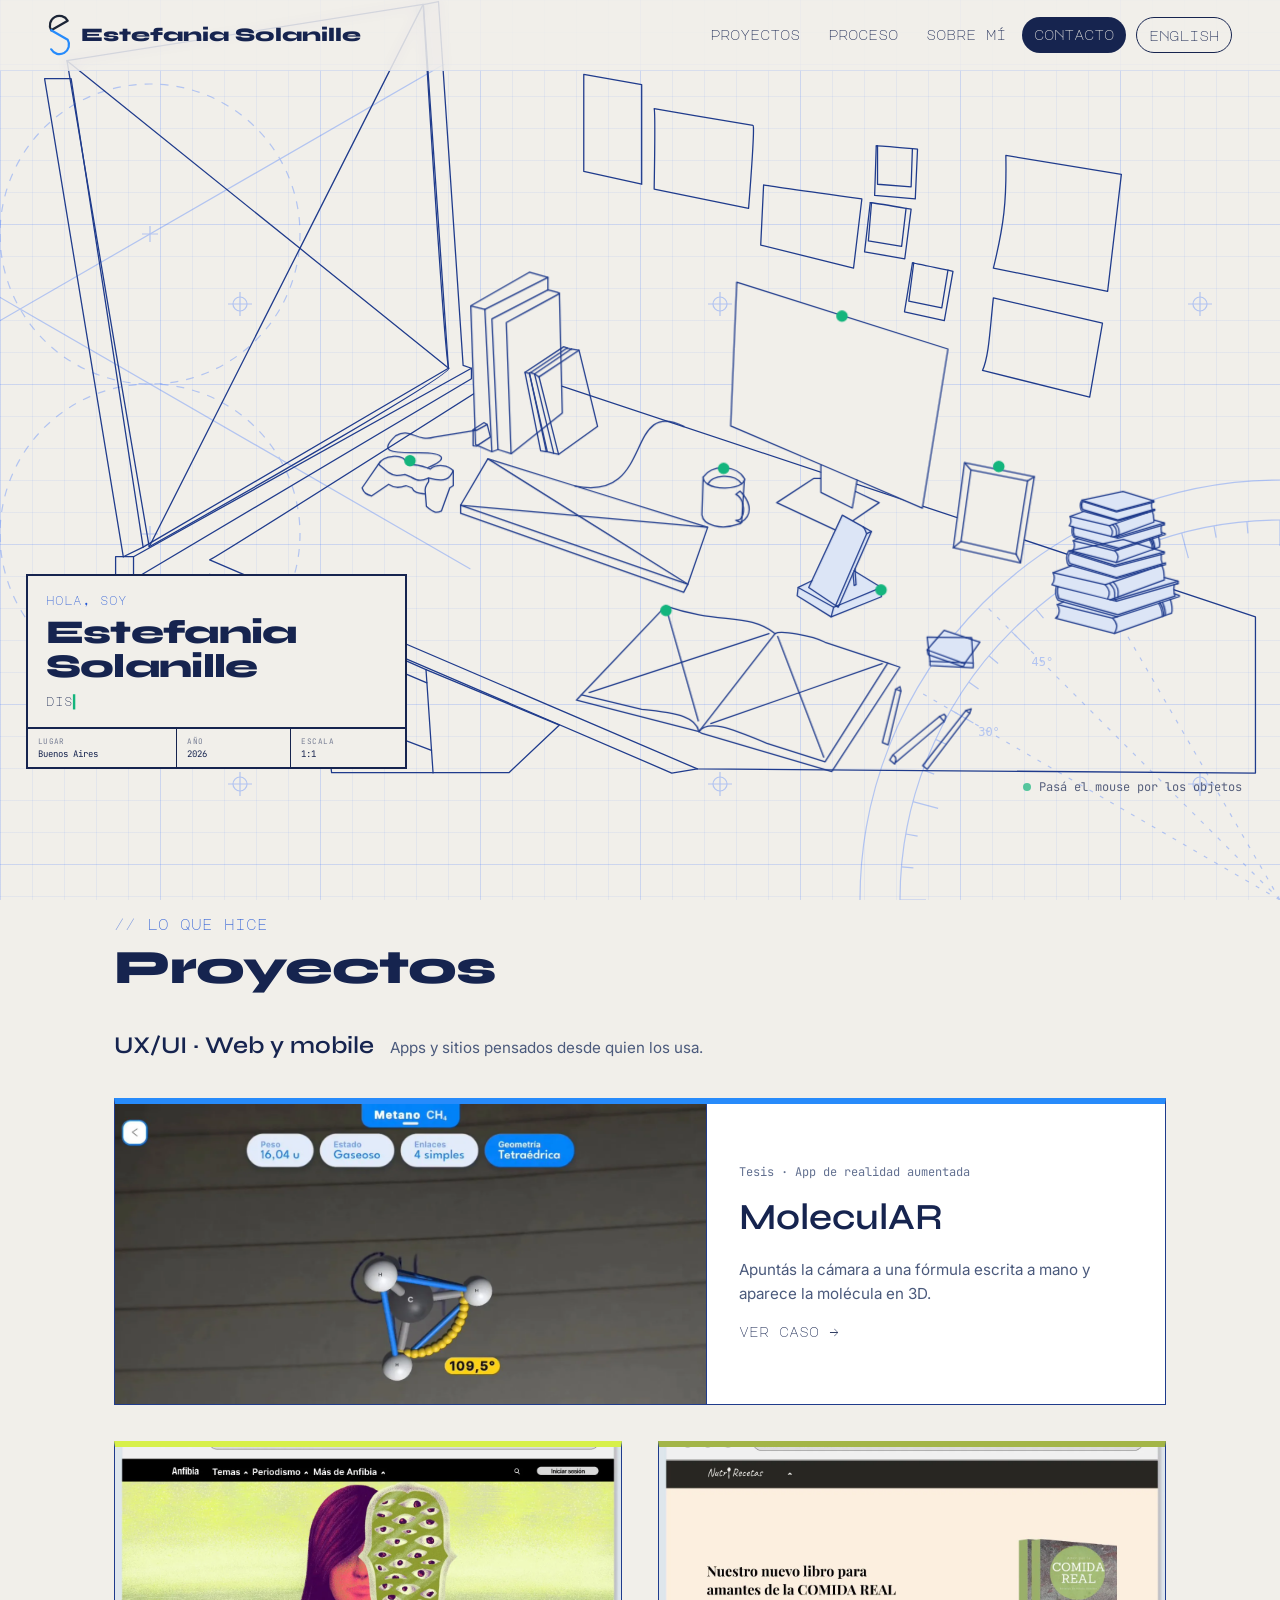
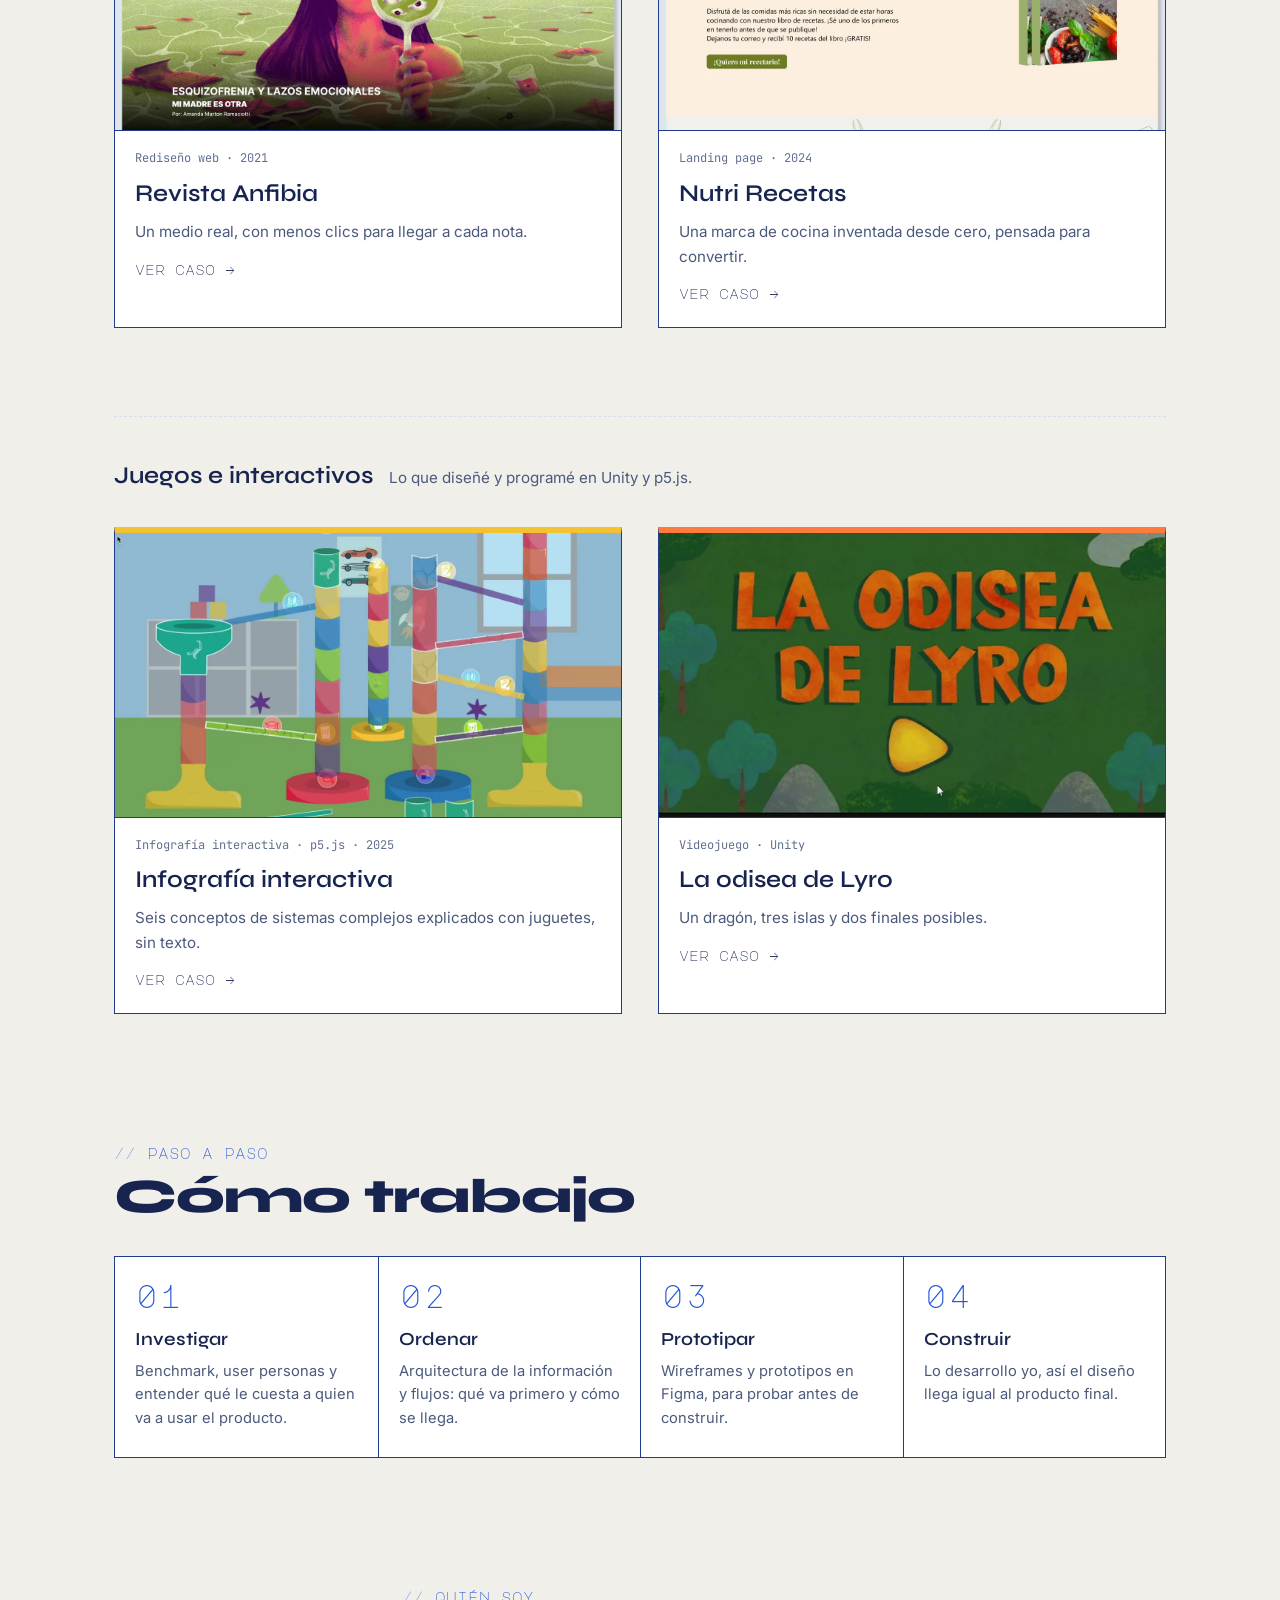
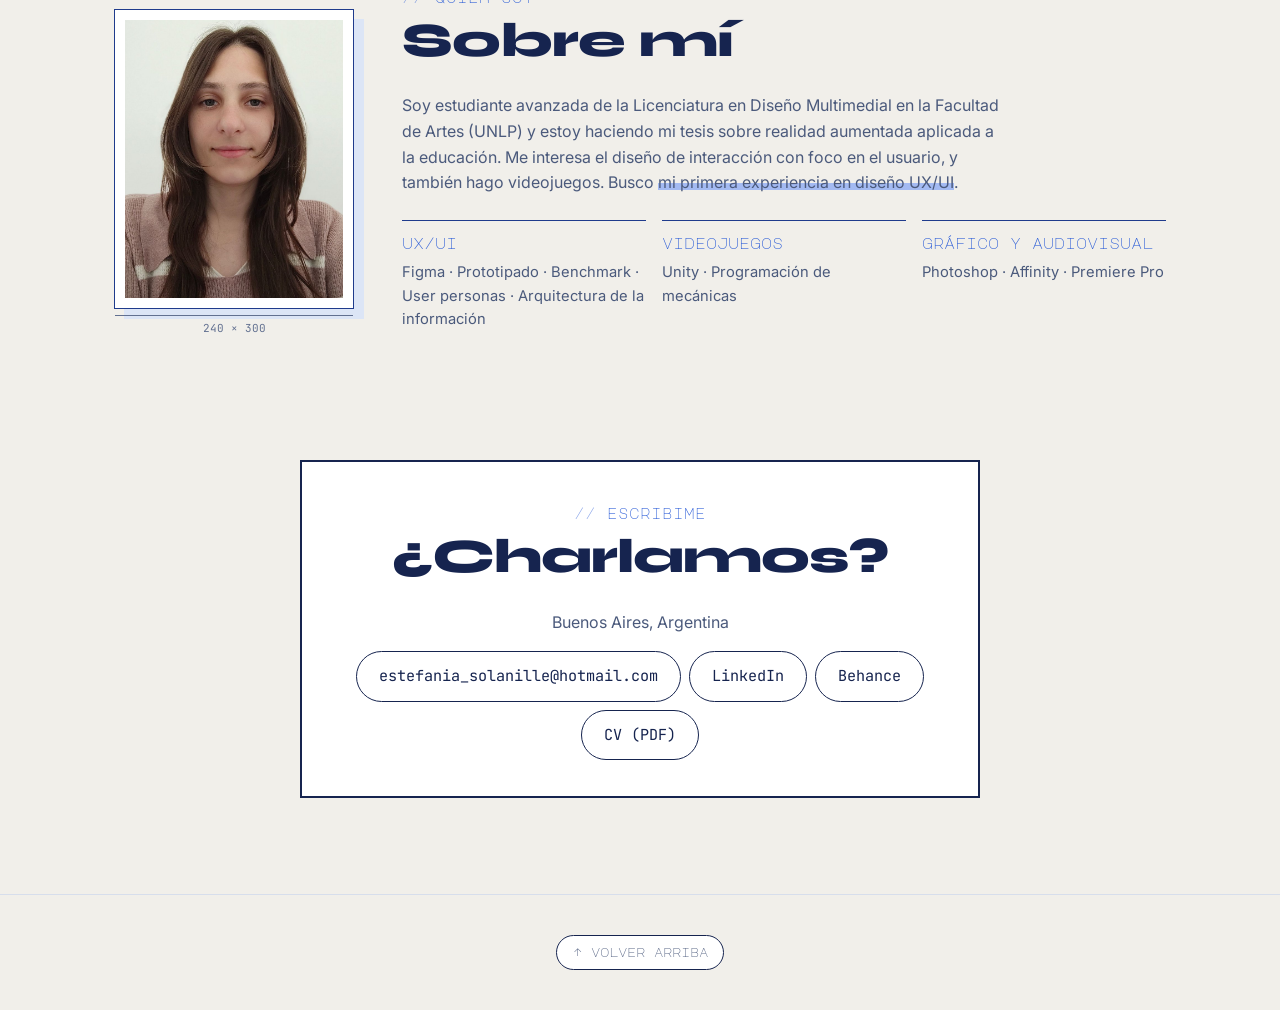
==== commit cd6fe056: "Joystick: cruz y botones mejor ubicados Co-Authored-By: Claude Opus 5.5 <noreply@anthropic.com>" ====
--- a/index.html
+++ b/index.html
@@ -40,7 +40,7 @@
 
   <section id="inicio" class="hero">
     <div class="stage">
-      <svg class="desk" viewBox="0 0 1920 1080" style="--done:2643ms" role="group" aria-label="Dibujo lineal de mi escritorio"><defs><clipPath id="clip-monitor-0"><polygon points="1110.5,319 1440.5,423.5 1400.5,672 1298.5,628.2 1242,604 1101,543.5"/></clipPath><clipPath id="clip-telefono-0"><polygon points="1275.5,683 1313.5,712 1265,824.3 1227.88,785.5"/></clipPath><clipPath id="clip-marco-0"><polygon points="1476.5,612.5 1565,629.5 1547,744 1461,724"/></clipPath><clipPath id="clip-cuaderno-0"><polygon points="999.5,825 1170.5,868 1051.5,1021 868,963.57"/></clipPath><clipPath id="clip-cuaderno-1"><polygon points="1170.5,868 1346.5,914.2 1248.5,1068.5 1051.5,1021"/></clipPath></defs><g class="part"><path class="ln" style="--n:0" pathLength="1" d="M625 924.5L454.262 848.5V872L465.652 982L477.5 1085.5H636"/><path class="ln" style="--n:1" pathLength="1" d="M636 1085.5H754.5L833.5 1011L625 924.5"/><path class="ln" style="--n:2" pathLength="1" d="M625 924.5L626.401 945L633.609 1050.5L636 1085.5"/><path class="ln" style="--n:3" pathLength="1" d="M593.5 1035.5L520.5 1002.5L465.652 982"/><path class="ln" style="--n:4" pathLength="1" d="M520.5 1002.5C512.684 1009.29 517.35 1014.24 533 1024L588 1047L593.5 1035.5"/><path class="ln" style="--n:5" pathLength="1" d="M593.5 1035.5L633.609 1050.5"/><path class="ln" style="--n:6" pathLength="1" d="M454.262 872L626.401 945"/><path class="ln" style="--n:7" pathLength="1" d="M183 733L70.5 1H29L152 748"/><path class="ln" style="--n:8" pathLength="1" d="M152 748L183 733L660 453.5L621 -114.5L644.5 -119.5L683 449L696 453.5V470L168 783.5L140 776V748H152Z"/><path class="ln" style="--n:9" pathLength="1" d="M152 748H168"/><path class="ln" style="--n:10" pathLength="1" d="M168 748V783.5"/><path class="ln" style="--n:11" pathLength="1" d="M168 748L696 453.5"/><path class="ln" style="--n:12" pathLength="1" d="M1049 1079.5L1921 1086V842L759.5 455.5C606 553 296.6 749 287 753L1049 1079.5Z"/><path class="ln" style="--n:13" pathLength="1" d="M1049 1079.5L1009 1086L287 775.5"/><path class="ln" style="--n:14" pathLength="1" d="M660.5 453.5C655.7 443.5 631.833 70.3333 620.5 -115L64 -27C68.8 8.6 151.667 494.167 192.5 732.5C350.5 643.667 665.3 463.5 660.5 453.5Z"/><path class="ln" style="--n:15" pathLength="1" d="M64 -27L427.987 266.203"/><path class="ln" style="--n:16" pathLength="1" d="M192.5 732.5L427.987 266.203"/><path class="ln" style="--n:17" pathLength="1" d="M660.5 453.5L427.987 266.203"/><path class="ln" style="--n:18" pathLength="1" d="M620.5 -115L427.987 266.203"/></g><g class="part"><path class="ln" style="--n:19" pathLength="1" d="M1385 110.31C1366.37 108.718 1339.05 106.465 1330.5 106.063C1329.63 106.022 1328.95 106 1328.5 106L1326 183.5L1389.5 189L1393 111C1390.62 110.793 1387.91 110.56 1385 110.31Z"/><path class="ln" style="--n:20" pathLength="1" d="M1328.5 106L1330.5 106.063"/><path class="ln" style="--n:21" pathLength="1" d="M1330.5 106.063V166L1383 170L1385 110.31"/><path class="ln" style="--n:22" pathLength="1" d="M1375.08 203.652C1356.65 200.526 1329.61 196.023 1321.12 194.915C1320.26 194.803 1319.59 194.725 1319.13 194.688L1310.24 271.716L1373.07 282.444L1383 205C1380.64 204.596 1377.97 204.141 1375.08 203.652Z"/><path class="ln" style="--n:23" pathLength="1" d="M1319.13 194.688L1321.12 194.915"/><path class="ln" style="--n:24" pathLength="1" d="M1321.12 194.915L1316.17 254.648L1368.16 262.972L1375.08 203.652"/><path class="ln" style="--n:25" pathLength="1" d="M1440.54 300.326C1422.28 296.347 1395.48 290.592 1387.05 289.091C1386.19 288.938 1385.52 288.829 1385.07 288.771L1372.6 365.302L1434.87 378.94L1448.39 302.041C1446.05 301.528 1443.4 300.949 1440.54 300.326Z"/><path class="ln" style="--n:26" pathLength="1" d="M1385.07 288.771L1387.05 289.091"/><path class="ln" style="--n:27" pathLength="1" d="M1387.05 289.091L1379.32 348.528L1430.87 359.26L1440.54 300.326"/><path class="ln" style="--n:28" pathLength="1" d="M1531 121C1532.39 192.084 1527.92 230.567 1511.5 297L1690 333.5L1711.5 150.5L1531 121Z"/><path class="ln" style="--n:29" pathLength="1" d="M1511.5 343.5L1682 383L1662 498.5L1494.5 457C1504.74 433.821 1505.97 394.323 1511.5 343.5Z"/><path class="ln" style="--n:30" pathLength="1" d="M1152.5 167C1157.3 168.2 1256.83 182.167 1306 189L1293 297L1148 261L1152.5 167Z"/><path class="ln" style="--n:31" pathLength="1" d="M981.5 48C983.1 51.6 982.167 133.167 981.5 173.5L1129 203.652C1132.5 160.435 1138.8 74 1136 74C1133.2 74 1031.83 56.6667 981.5 48Z"/><path class="ln" style="--n:32" pathLength="1" d="M871.5 146L962 166V10.5L871.5 -5.5V146Z"/></g><g class="part"><path class="paper" d="M786.5 303.5L815.5 311.5V331C822.333 332.5 835.5 335.8 833.5 337L838 523.5L758 587L737.5 580.5L728 584L702.5 573L695 356L786.5 303.5Z"/><path class="ln" style="--n:33" pathLength="1" d="M695 356L717 361.5"/><path class="ln" style="--n:34" pathLength="1" d="M737.5 580.5L728 584L702.5 573L695 356L786.5 303.5L815.5 311.5V331"/><path class="ln" style="--n:35" pathLength="1" d="M717 361.5L815.5 311.5"/><path class="ln" style="--n:36" pathLength="1" d="M717 361.5L728 584"/><path class="ln" style="--n:37" pathLength="1" d="M737.5 580.5L728 376.5L815.5 331"/><path class="ln" style="--n:38" pathLength="1" d="M833.5 337L838 523.5L758 587L737.5 580.5"/><path class="ln" style="--n:39" pathLength="1" d="M815.5 331C822.333 332.5 835.5 335.8 833.5 337"/><path class="ln" style="--n:40" pathLength="1" d="M833.5 337C831.5 338.2 777.333 367.5 750.5 382L758 587"/><path class="ln" style="--n:41" pathLength="1" d="M779.5 460L786.5 461.5"/><path class="ln" style="--n:42" pathLength="1" d="M845.5 422L788 460.496"/><path class="ln" style="--n:43" pathLength="1" d="M845.5 422L852 423.5"/><path class="ln" style="--n:44" pathLength="1" d="M786.5 461.5L788 460.496"/><path class="ln" style="--n:45" pathLength="1" d="M788 460.496L794.5 462.5"/><path class="ln" style="--n:46" pathLength="1" d="M794.5 462.5L852 423.5"/><path class="ln" style="--n:47" pathLength="1" d="M794.5 462.5L801.5 467"/><path class="ln" style="--n:48" pathLength="1" d="M864 425.5L801.5 467"/></g><a class="obj" style="--g:0" href="index.html#proyectos" aria-label="Proyectos web"><path class="paper" d="M1101 543.5L1110.5 319L1440.5 423.5L1400.5 672L1298.5 628.237L1295.5 645.75L1333 663.5L1268.5 708L1173 663.5L1230.5 625.75H1242.01V604L1101 543.5Z"/><g class="sk" clip-path="url(#clip-monitor-0)"><g transform="matrix(0.95376 0.30202 -0.04222 0.99778 1110.5 319)"><path style="--k:0" pathLength="1" d="M10 10H336V30H10Z"/><path style="--k:1" pathLength="1" d="M17 20a3 3 0 1 0 6 0a3 3 0 1 0 -6 0M27 20a3 3 0 1 0 6 0a3 3 0 1 0 -6 0M37 20a3 3 0 1 0 6 0a3 3 0 1 0 -6 0"/><path style="--k:2" pathLength="1" d="M20 44H66"/><path style="--k:3" pathLength="1" d="M236 44H262M272 44H298M308 44H326"/><path style="--k:4" pathLength="1" d="M20 56H326V136H20Z"/><path style="--k:5" pathLength="1" d="M172 88a14 14 0 1 0 28 0a14 14 0 1 0 -28 0"/><path style="--k:6" pathLength="1" d="M164 136C166 112 206 112 208 136"/><path style="--k:7" pathLength="1" d="M32 104H112M32 114H96M32 124H80"/><path style="--k:8" pathLength="1" d="M20 148H118V210H20Z"/><path style="--k:9" pathLength="1" d="M124 148H222V210H124Z"/><path style="--k:10" pathLength="1" d="M228 148H326V210H228Z"/><path style="--k:11" pathLength="1" d="M28 196H96M132 196H200M236 196H304"/></g></g><path class="ln" style="--n:49" pathLength="1" d="M1298.5 628.237L1242.01 604L1101 543.5L1110.5 319L1440.5 423.5L1400.5 672L1298.5 628.237Z"/><path class="ln" style="--n:50" pathLength="1" d="M1242.01 604V625.75"/><path class="ln" style="--n:51" pathLength="1" d="M1298.5 628.237L1295.5 645.75"/><path class="ln" style="--n:52" pathLength="1" d="M1242.01 625.75V647.5L1291 672L1295.5 645.75"/><path class="ln" style="--n:53" pathLength="1" d="M1242.01 625.75H1230.5L1173 663.5L1268.5 708L1333 663.5L1295.5 645.75"/><rect class="hit" x="1093.0" y="311.0" width="355.5" height="405.0"/><circle class="ring" cx="1275" cy="372" r="9"/><circle class="dot" cx="1275" cy="372" r="9"/><g class="tag"><path class="lead-line" d="M1275 372 L1000 300"/><rect class="tag-bg" x="902" y="281" width="197" height="38" rx="19"/><text x="1000" y="306" text-anchor="middle">Proyectos web</text></g></a><g class="part"><path class="ln" style="--n:54" pathLength="1" d="M786.5 461.5L813 584L804 582.5L779.5 460L840 420L845.5 422"/><path class="ln" style="--n:55" pathLength="1" d="M852 423.5L864 425.5L893 544.5L832 588L824.5 586.5L814.5 584L786.5 461.5"/><path class="ln" style="--n:56" pathLength="1" d="M794.5 462.5L824.5 586.5"/><path class="ln" style="--n:57" pathLength="1" d="M801.5 467L832 588"/><path class="ln" style="--n:58" pathLength="1" d="M857.5 637.364L721.5 595L679 667.5V680L1027.5 803.5L1034 791L1065 702L857.5 637.364Z"/><path class="ln" style="--n:59" pathLength="1" d="M721.5 595L863.366 683.978"/><path class="ln" style="--n:60" pathLength="1" d="M679 667.5L1034 791"/><path class="ln" style="--n:61" pathLength="1" d="M679 667.5L863.366 683.978"/><path class="ln" style="--n:62" pathLength="1" d="M1034 791L863.366 683.978"/><path class="ln" style="--n:63" pathLength="1" d="M1065 702L863.366 683.978"/><path class="ln" style="--n:64" pathLength="1" d="M857.5 637.364C982.587 663.815 934 498.5 1028 544.5"/></g><a class="obj" style="--g:1" href="lyro.html" aria-label="Juegos"><path class="ln" style="--n:65" pathLength="1" d="M550.5 603.5L525 640.5C527.8 648.562 531.758 650.596 540 653L566.5 635C576.273 640.961 582.271 640.782 593.5 637L603 640.5C605.647 647.086 611.219 648.663 624 650"/><path class="ln" style="--n:66" pathLength="1" d="M550.5 603.5L566.5 616.5C575.579 622.531 581.416 621.802 592 619.5L600.5 623"/><path class="ln" style="--n:67" pathLength="1" d="M629 625V630.5C624.358 637.442 622.247 641.456 624 650L625.5 669.5C638.835 681.195 642.463 679.519 648.847 676.571L649 676.5L662 640.5L667.5 637V613.5C660 605.5 643 602 631.5 611C629.927 610.358 628.433 609.761 627 609.206C616.17 605.017 608.79 603.292 596.5 603.5C588.5 584.5 558 590 550.5 603.5"/><path class="ln" style="--n:68" pathLength="1" d="M601.5 623.5C612.735 630.607 618.665 629.689 629 625C653.666 631.581 661.169 627.994 667.5 613.5"/><path class="ln" style="--n:69" pathLength="1" d="M627 609.206C659.638 596.154 657 585.5 613.5 585.5C568.282 586.315 551.322 583.765 577.5 559C600.5 545.5 609.906 569.404 638.5 561L698.5 551.233"/><path class="ln" style="--n:70" pathLength="1" d="M698.5 549.5L704 550.5L720.5 541.5"/><path class="ln" style="--n:71" pathLength="1" d="M698.5 551.233V549.5L715.5 538.5L720.5 541.5L725.5 561L704 575L698.5 574.5V551.233Z"/><path class="ln" style="--n:72" pathLength="1" d="M698.5 551.233L703 550.5"/><g class="sk"><path style="--k:0" pathLength="1" d="M559 612H573M566 605V619"/><path style="--k:1" pathLength="1" d="M648 612L652 619H644Z"/><path style="--k:2" pathLength="1" d="M652 620.5a3 3 0 1 0 6 0a3 3 0 1 0 -6 0"/><path style="--k:3" pathLength="1" d="M645 623.5L651 629.5M651 623.5L645 629.5"/><path style="--k:4" pathLength="1" d="M638.5 617.5H644.5V623.5H638.5Z"/></g><rect class="hit" x="517.0" y="530.5" width="216.5" height="158.69500000000005"/><circle class="ring" cx="600" cy="598" r="9"/><circle class="dot" cx="600" cy="598" r="9"/><g class="tag"><path class="lead-line" d="M600 598 L560 505"/><rect class="tag-bg" x="507" y="486" width="106" height="38" rx="19"/><text x="560" y="511" text-anchor="middle">Juegos</text></g></a><a class="obj" style="--g:2" href="index.html#contacto" aria-label="Contacto"><path class="ln" style="--n:73" pathLength="1" d="M1118.06 693.63L1118 694.556C1117.33 695.389 1115.5 697.056 1113.5 697.056C1086 707.056 1058 699.056 1056 682.556L1058 623.556C1072.5 602.556 1112 605.056 1122.5 626.056C1122.56 626.82 1122.51 627.556 1122.35 628.265"/><path class="ln" style="--n:74" pathLength="1" d="M1122.35 628.265C1121.86 630.52 1120.31 632.491 1118 634.157C1107.05 642.057 1079.02 643.071 1065.5 634.78C1061.07 632.065 1058.2 628.352 1058 623.556"/><path class="ln" style="--n:75" pathLength="1" d="M1122.5 626.056L1122.35 628.265"/><path class="ln" style="--n:76" pathLength="1" d="M1118.06 693.63L1118.57 685.828"/><path class="ln" style="--n:77" pathLength="1" d="M1118.06 693.63C1117.56 693.946 1117.04 694.254 1116.5 694.556L1109 691.056C1113.36 691.9 1116.57 689.656 1118.57 685.828"/><path class="ln" style="--n:78" pathLength="1" d="M1118.06 693.63C1134.47 683.348 1132.47 666.039 1120.83 651.419"/><path class="ln" style="--n:79" pathLength="1" d="M1118.57 685.828L1119.91 665.542"/><path class="ln" style="--n:80" pathLength="1" d="M1118.57 685.828C1121.25 680.703 1121.75 672.737 1119.91 665.542"/><path class="ln" style="--n:81" pathLength="1" d="M1119.91 665.542L1120.83 651.419"/><path class="ln" style="--n:82" pathLength="1" d="M1119.91 665.542C1118.24 659.014 1114.64 653.119 1109 650.556L1115.5 645.556C1117.45 647.442 1119.23 649.405 1120.83 651.419"/><path class="ln" style="--n:83" pathLength="1" d="M1120.83 651.419L1122.35 628.265"/><path class="ln" style="--n:84" pathLength="1" d="M1065.5 634.78C1070 620.056 1106.5 616.556 1118 634.157"/><g class="sk"><path style="--k:0" pathLength="1" d="M1072 652H1104V674H1072Z"/><path style="--k:1" pathLength="1" d="M1072 652L1088 664L1104 652"/></g><rect class="hit" x="1048.0" y="594.556" width="94.47000000000003" height="120.5"/><circle class="ring" cx="1090" cy="610" r="9"/><circle class="dot" cx="1090" cy="610" r="9"/><g class="tag"><path class="lead-line" d="M1090 610 L1090 555"/><rect class="tag-bg" x="1024" y="536" width="132" height="38" rx="19"/><text x="1090" y="561" text-anchor="middle">Contacto</text></g></a><a class="obj" style="--g:3" href="molecular.html" aria-label="Trabajos mobile"><path class="tint" d="M1275.5 683L1307.5 700.934L1321 708.5L1295.33 767L1295.6 770.971L1336.5 796V810.5L1258 842L1205 809L1206.5 796L1227.88 785.5L1275.5 683Z"/><g class="sk" clip-path="url(#clip-telefono-0)"><g transform="matrix(0.42142 -0.90708 0.68741 0.71852 1227.88 785.5)"><g transform="matrix(0.1091 0.2386 -0.2386 0.1091 84.07 -23.33)"><path style="--k:0;stroke-width:9" pathLength="1" d="M154.813 168.779C151.637 176.715 150.368 183.679 150.358 193.699C150.353 199.326 152.896 204.683 155.114 209.286C157.126 213.462 161.471 215.825 165.12 218.047C168.275 219.97 171.649 220.289 175.765 219.187C191.625 214.942 198.978 194.591 202.341 185.186C203.703 181.375 203.462 177.068 202.99 172.785C202.014 163.94 196.5 151.299 175.513 151.299L175.384 151.299C172.031 151.298 169.581 151.298 167.817 152.391C164.862 155.386 162.492 158.276 159.847 161.281C158.369 163.342 156.618 166.489 154.813 172.594"/><path style="--k:1;stroke-width:9" pathLength="1" d="M201.5 133.781C202.759 128.726 205.945 119.816 220.516 93.0359C224.06 86.4397 225.634 82.9771 226.602 80.7211C227.57 78.4651 227.885 77.5208 228.209 77.5017"/><path style="--k:2;stroke-width:9" pathLength="1" d="M150.703 242.236C147.971 246.085 143.557 254.873 139.262 272.529C137.986 277.158 136.657 280.484 135.193 283.637C133.729 286.79 132.171 289.669 131.5 292.828"/><path style="--k:3;stroke-width:15" pathLength="1" d="M7.5 289.502C7.5 289.097 7.5 288.692 13.0157 276.536C18.5314 264.379 29.5629 240.484 35.4579 227.365C41.3529 214.245 41.7771 212.625 43.5 208.502"/><path style="--k:4;stroke-width:15" pathLength="1" d="M58.5 174.872C59.0203 170.679 61.1172 165.444 64.5305 157.561C66.2771 153.528 67.9439 147.321 70.5689 140.368C74.7706 127.629 80.5567 113.937 82.7994 108.805C83.1975 107.614 83.4577 106.574 83.7257 105.502"/><path style="--k:5;stroke-width:15" pathLength="1" d="M99.7413 76.8624C102.179 72.1853 106.281 64.2364 111.786 54.5934C116.502 46.0006 125.121 29.8969 129.84 20.8546C134.56 11.8123 135.119 10.3193 136.5 7.50175"/></g></g></g><path class="ln" style="--n:85" pathLength="1" d="M1313.5 712C1312.33 708.778 1309.5 702.055 1307.5 700.934L1275.5 683L1227.88 785.5"/><path class="ln" style="--n:86" pathLength="1" d="M1294.01 770L1295.33 767L1321 708.5L1307.5 700.934"/><path class="ln" style="--n:87" pathLength="1" d="M1321 708.5L1313.5 712"/><path class="ln" style="--n:88" pathLength="1" d="M1313.5 712L1265 824.304"/><path class="ln" style="--n:89" pathLength="1" d="M1265 824.304L1223 796L1227.88 785.5"/><path class="ln" style="--n:90" pathLength="1" d="M1265 824.304L1266.33 825.199"/><path class="ln" style="--n:91" pathLength="1" d="M1295.6 770.971L1336.5 796V810.5L1258 842L1205 809L1206.5 796L1227.88 785.5"/><path class="ln" style="--n:92" pathLength="1" d="M1336.5 796L1270.56 823.437"/><path class="ln" style="--n:93" pathLength="1" d="M1258 842L1262 827"/><path class="ln" style="--n:94" pathLength="1" d="M1262 827L1206.5 796"/><path class="ln" style="--n:95" pathLength="1" d="M1262 827L1266.33 825.199"/><path class="ln" style="--n:96" pathLength="1" d="M1295.6 770.971L1294.01 770"/><path class="ln" style="--n:97" pathLength="1" d="M1295.6 770.971L1297 791.5L1294.01 793L1292.26 774"/><path class="ln" style="--n:98" pathLength="1" d="M1295.6 770.971L1295.33 767"/><path class="ln" style="--n:99" pathLength="1" d="M1270.56 823.437L1292.26 774L1294.01 770"/><path class="ln" style="--n:100" pathLength="1" d="M1270.56 823.437L1269 827L1266.33 825.199"/><path class="ln" style="--n:101" pathLength="1" d="M1270.56 823.437L1266.33 825.199"/><rect class="hit" x="1197.0" y="675.0" width="147.5" height="175.0"/><circle class="ring" cx="1336" cy="800" r="9"/><circle class="dot" cx="1336" cy="800" r="9"/><g class="tag"><path class="lead-line" d="M1336 800 L1455 818"/><rect class="tag-bg" x="1344" y="799" width="223" height="38" rx="19"/><text x="1455" y="824" text-anchor="middle">Trabajos mobile</text></g></a><a class="obj" style="--g:4" href="index.html#sobre-mi" aria-label="Sobre mí"><path class="paper" d="M1466.5 601L1575.5 623L1554 757.5L1449 734L1466.5 601Z"/><g class="sk" clip-path="url(#clip-marco-0)"><g transform="matrix(0.98333 0.18889 -0.13839 0.99554 1476.5 612.5)"><g transform="matrix(0.2535 0 0 0.2535 26.75 7.84)"><path style="--k:0;stroke-width:9" pathLength="1" d="M127.09 62.5a60.5 60.5 0 1 0 -121 0a60.5 60.5 0 1 0 121 0"/><path style="--k:1;stroke-width:9" pathLength="1" d="M68.59 124V199"/><path style="--k:2;stroke-width:9" pathLength="1" d="M1.59 199H141.59"/><path style="--k:3;stroke-width:9" pathLength="1" d="M68.59 199V290.5"/><path style="--k:4;stroke-width:9" pathLength="1" d="M68.59 290.5L141.59 378.5"/><path style="--k:5;stroke-width:9" pathLength="1" d="M68.59 290.5L1.59 378.5"/></g></g></g><path class="ln" style="--n:102" pathLength="1" d="M1476.5 612.5L1565 629.5"/><path class="ln" style="--n:103" pathLength="1" d="M1476.5 612.5L1461 724"/><path class="ln" style="--n:104" pathLength="1" d="M1476.5 612.5L1466.5 601"/><path class="ln" style="--n:105" pathLength="1" d="M1565 629.5L1547 744"/><path class="ln" style="--n:106" pathLength="1" d="M1565 629.5L1575.5 623"/><path class="ln" style="--n:107" pathLength="1" d="M1547 744L1461 724"/><path class="ln" style="--n:108" pathLength="1" d="M1547 744L1554 757.5"/><path class="ln" style="--n:109" pathLength="1" d="M1461 724L1449 734"/><path class="ln" style="--n:110" pathLength="1" d="M1554 757.5L1575.5 623L1466.5 601L1449 734L1554 757.5Z"/><rect class="hit" x="1441.0" y="593.0" width="142.5" height="172.5"/><circle class="ring" cx="1520" cy="607" r="9"/><circle class="dot" cx="1520" cy="607" r="9"/><g class="tag"><path class="lead-line" d="M1520 607 L1520 555"/><rect class="tag-bg" x="1454" y="536" width="132" height="38" rx="19"/><text x="1520" y="561" text-anchor="middle">Sobre mí</text></g></a><g class="part"><path class="tint" d="M1700.66 868L1608.53 843.962L1612.67 839.34L1611.29 843.038C1615.32 834.592 1615.73 830.087 1611.29 822.698L1620.97 818.538L1612.67 815.764C1607.51 808.681 1607.61 803.023 1609.91 794.038L1603 791.726C1607.15 786.642 1607.78 779.976 1604.84 772.774L1633.86 762.141L1629.26 761.217C1627.88 760.292 1622.86 748.754 1629.26 739.028L1714.48 721L1778.51 740.415V743.189L1773.9 744.399C1773.06 750.807 1773.31 754.049 1775.74 758.883L1780.35 757.519V760.292L1775.08 761.789C1778.15 768.565 1778.59 772.743 1778.51 780.17L1800.16 786.179V789.877L1794.17 791.726C1792.87 796.519 1793.31 799.769 1794.17 805.594L1802 808.368V810.217L1788.18 814.84C1790.98 824.066 1791.98 828.986 1790.02 836.104L1780.35 839.556L1777.59 840.543L1775.74 841.201L1700.66 868Z"/><path class="tint" d="M1703.61 757L1634.17 738.849L1637.29 735.359L1636.25 738.151C1639.29 731.774 1639.6 728.372 1636.25 722.792L1643.54 719.651L1637.29 717.557C1633.4 712.208 1633.47 707.935 1635.21 701.151L1630 699.406C1633.12 695.566 1633.61 690.533 1631.39 685.094L1653.26 677.066L1649.79 676.368C1648.75 675.67 1644.97 666.957 1649.79 659.613L1714.03 646L1762.29 660.66V662.755L1758.82 663.669C1758.18 668.507 1758.38 670.955 1760.21 674.606L1763.68 673.576V675.67L1759.71 676.8C1762.02 681.917 1762.36 685.072 1762.29 690.679L1778.61 695.217V698.009L1774.1 699.406C1773.12 703.025 1773.45 705.479 1774.1 709.877L1780 711.972V713.368L1769.58 716.859C1771.69 723.826 1772.45 727.541 1770.97 732.915L1763.68 735.522L1761.6 736.267L1760.21 736.764L1703.61 757Z"/><path class="ln" style="--n:111" pathLength="1" d="M1775.74 841.201L1700.66 868L1608.53 843.962L1612.67 839.34L1611.29 843.038C1615.32 834.592 1615.73 830.087 1611.29 822.698L1620.97 818.538"/><path class="ln" style="--n:112" pathLength="1" d="M1700.66 868C1706 857.893 1705.99 852.564 1697.89 843.962"/><path class="ln" style="--n:113" pathLength="1" d="M1788.18 814.84C1790.98 824.066 1791.98 828.986 1790.02 836.104L1780.35 839.556"/><path class="ln" style="--n:114" pathLength="1" d="M1788.18 814.84L1802 810.217V808.368L1794.17 805.594"/><path class="ln" style="--n:115" pathLength="1" d="M1772.06 820.04L1775.74 818.851L1788.18 814.84"/><path class="ln" style="--n:116" pathLength="1" d="M1697.89 843.962L1611.29 822.698"/><path class="ln" style="--n:117" pathLength="1" d="M1697.89 843.962L1705.06 841.651"/><path class="ln" style="--n:118" pathLength="1" d="M1620.97 818.538L1705.06 841.651"/><path class="ln" style="--n:119" pathLength="1" d="M1620.97 818.538L1612.67 815.764C1607.51 808.681 1607.61 803.023 1609.91 794.038"/><path class="ln" style="--n:120" pathLength="1" d="M1705.06 841.651L1769.75 820.783"/><path class="ln" style="--n:121" pathLength="1" d="M1612.67 794.731C1610.9 801.468 1611.07 805.441 1614.06 812.991L1706.19 838.415L1795.55 809.292L1794.17 805.594C1793.31 799.769 1792.87 796.519 1794.17 791.726L1800.16 789.877V786.179L1778.51 780.17"/><path class="ln" style="--n:122" pathLength="1" d="M1694.21 815.186L1703.88 817.613L1800.16 789.877"/><path class="ln" style="--n:123" pathLength="1" d="M1800.16 786.179L1702.5 814.84"/><path class="ln" style="--n:124" pathLength="1" d="M1702.5 814.84L1703.88 817.613"/><path class="ln" style="--n:125" pathLength="1" d="M1702.5 814.84L1698.81 813.5"/><path class="ln" style="--n:126" pathLength="1" d="M1633.86 762.141L1604.84 772.774C1607.78 779.976 1607.15 786.642 1603 791.726L1609.91 794.038"/><path class="ln" style="--n:127" pathLength="1" d="M1609.91 794.038L1612.67 794.731"/><path class="ln" style="--n:128" pathLength="1" d="M1775.08 761.789C1778.15 768.566 1778.59 772.743 1778.51 780.17V784.33L1706.19 810.802"/><path class="ln" style="--n:129" pathLength="1" d="M1612.67 794.731L1690.06 814.146L1694.21 815.186"/><path class="ln" style="--n:130" pathLength="1" d="M1706.19 810.802L1701.12 812.657L1698.81 813.5L1694.21 815.186"/><path class="ln" style="--n:131" pathLength="1" d="M1775.08 761.789C1775 761.6 1774.91 761.41 1774.82 761.217L1764.2 764.881"/><path class="ln" style="--n:132" pathLength="1" d="M1775.08 761.789L1764.2 764.881"/><path class="ln" style="--n:133" pathLength="1" d="M1773.9 744.399L1701.12 763.528L1631.1 741.802C1627.53 748.095 1627.69 751.746 1631.1 758.443L1703.88 780.17L1775.74 758.883L1780.35 757.519V760.292L1775.08 761.789"/><path class="ln" style="--n:134" pathLength="1" d="M1690.06 814.146C1694.61 804.744 1693.26 799.893 1686.38 791.726"/><path class="ln" style="--n:135" pathLength="1" d="M1686.38 791.726L1604.84 772.774"/><path class="ln" style="--n:136" pathLength="1" d="M1698.81 787.436L1693.08 789.415L1686.38 791.726"/><path class="ln" style="--n:137" pathLength="1" d="M1773.9 744.399L1778.51 743.189V740.415L1714.48 721L1629.26 739.028C1622.86 748.754 1627.88 760.292 1629.26 761.217L1633.86 762.141L1703.88 782.019L1764.2 764.881"/><path class="ln" style="--n:138" pathLength="1" d="M1764.2 764.881L1698.81 787.436"/><path class="ln" style="--n:139" pathLength="1" d="M1778.51 740.415L1701.12 761.217L1629.26 739.028"/><path class="ln" style="--n:140" pathLength="1" d="M1775.74 758.883C1773.31 754.049 1773.06 750.807 1773.9 744.399"/><path class="ln" style="--n:141" pathLength="1" d="M1693.08 789.415C1699.86 796.156 1702.41 800.739 1701.12 812.657"/><path class="ln" style="--n:142" pathLength="1" d="M1698.81 787.436C1706.15 794.94 1707.57 800.13 1706.19 810.802"/><path class="ln" style="--n:143" pathLength="1" d="M1772.06 820.04C1777.13 827.07 1778.45 831.522 1777.59 840.543"/><path class="ln" style="--n:144" pathLength="1" d="M1772.06 820.04L1769.75 820.783"/><path class="ln" style="--n:145" pathLength="1" d="M1775.74 841.201L1777.59 840.543L1780.35 839.556"/><path class="ln" style="--n:146" pathLength="1" d="M1775.74 818.851C1779.19 826.627 1781.06 830.998 1780.35 839.556"/><path class="ln" style="--n:147" pathLength="1" d="M1769.75 820.783C1774.22 828.029 1775.68 832.464 1775.74 841.201"/><path class="ln" style="--n:148" pathLength="1" d="M1760.21 736.764L1703.61 757L1634.17 738.849L1637.29 735.359L1636.25 738.151C1639.29 731.774 1639.6 728.372 1636.25 722.792L1643.54 719.651"/><path class="ln" style="--n:149" pathLength="1" d="M1703.61 757C1707.64 749.368 1707.63 745.345 1701.53 738.849"/><path class="ln" style="--n:150" pathLength="1" d="M1761.6 736.267L1763.68 735.522L1770.97 732.915C1772.45 727.541 1771.69 723.826 1769.58 716.859"/><path class="ln" style="--n:151" pathLength="1" d="M1769.58 716.859L1780 713.368V711.972L1774.1 709.877"/><path class="ln" style="--n:152" pathLength="1" d="M1769.58 716.859L1760.21 719.888"/><path class="ln" style="--n:153" pathLength="1" d="M1701.53 738.849L1636.25 722.792"/><path class="ln" style="--n:154" pathLength="1" d="M1701.53 738.849L1706.93 737.104"/><path class="ln" style="--n:155" pathLength="1" d="M1643.54 719.651L1706.93 737.104"/><path class="ln" style="--n:156" pathLength="1" d="M1643.54 719.651L1637.29 717.557C1633.4 712.208 1633.47 707.935 1635.21 701.151"/><path class="ln" style="--n:157" pathLength="1" d="M1706.93 737.104L1755.69 721.346"/><path class="ln" style="--n:158" pathLength="1" d="M1637.29 701.675C1635.95 706.762 1636.08 709.762 1638.33 715.462L1707.78 734.66L1775.14 712.67L1774.1 709.877C1773.45 705.479 1773.12 703.025 1774.1 699.406L1778.61 698.009V695.217L1762.29 690.679"/><path class="ln" style="--n:159" pathLength="1" d="M1695.63 716.335L1698.75 717.12L1706.04 718.953L1778.61 698.009"/><path class="ln" style="--n:160" pathLength="1" d="M1778.61 695.217L1705 716.859"/><path class="ln" style="--n:161" pathLength="1" d="M1705 716.859L1706.04 718.953"/><path class="ln" style="--n:162" pathLength="1" d="M1705 716.859L1702.22 715.847"/><path class="ln" style="--n:163" pathLength="1" d="M1653.26 677.066L1631.39 685.094C1633.61 690.533 1633.13 695.566 1630 699.406L1635.21 701.151"/><path class="ln" style="--n:164" pathLength="1" d="M1695.63 716.335L1637.29 701.675L1635.21 701.151"/><path class="ln" style="--n:165" pathLength="1" d="M1759.71 676.8C1762.02 681.917 1762.36 685.072 1762.29 690.679V693.821L1707.78 713.81"/><path class="ln" style="--n:166" pathLength="1" d="M1707.78 713.81L1703.96 715.211L1702.22 715.847L1698.75 717.12"/><path class="ln" style="--n:167" pathLength="1" d="M1759.71 676.8C1759.65 676.657 1759.58 676.513 1759.51 676.368L1751.51 679.134"/><path class="ln" style="--n:168" pathLength="1" d="M1759.71 676.8L1751.51 679.134"/><path class="ln" style="--n:169" pathLength="1" d="M1759.71 676.8L1763.68 675.67V673.576L1760.21 674.606"/><path class="ln" style="--n:170" pathLength="1" d="M1695.63 716.335C1699.05 709.235 1698.04 705.572 1692.85 699.406"/><path class="ln" style="--n:171" pathLength="1" d="M1692.85 699.406L1631.39 685.094"/><path class="ln" style="--n:172" pathLength="1" d="M1692.85 699.406L1697.9 697.66"/><path class="ln" style="--n:173" pathLength="1" d="M1760.21 674.606L1706.04 690.679L1651.18 674.274C1648.61 669.216 1648.49 666.46 1651.18 661.708L1703.96 678.113L1758.82 663.669L1762.29 662.755V660.66L1714.03 646L1649.79 659.613C1644.97 666.957 1648.75 675.67 1649.79 676.368L1653.26 677.066L1706.04 692.075L1751.51 679.134"/><path class="ln" style="--n:174" pathLength="1" d="M1697.9 697.66L1702.22 696.166L1751.51 679.134"/><path class="ln" style="--n:175" pathLength="1" d="M1762.29 660.66L1703.96 676.368L1649.79 659.613"/><path class="ln" style="--n:176" pathLength="1" d="M1760.21 674.606C1758.38 670.955 1758.18 668.507 1758.82 663.669"/><path class="ln" style="--n:177" pathLength="1" d="M1697.9 697.66C1703.01 702.751 1704.93 706.211 1703.96 715.211"/><path class="ln" style="--n:178" pathLength="1" d="M1702.22 696.166C1707.75 701.832 1708.82 705.751 1707.78 713.81"/><path class="ln" style="--n:179" pathLength="1" d="M1757.43 720.785C1761.25 726.094 1762.25 729.456 1761.6 736.267"/><path class="ln" style="--n:180" pathLength="1" d="M1755.69 721.346L1757.43 720.785L1760.21 719.888"/><path class="ln" style="--n:181" pathLength="1" d="M1761.6 736.267L1760.21 736.764"/><path class="ln" style="--n:182" pathLength="1" d="M1760.21 719.888C1762.81 725.759 1764.22 729.06 1763.68 735.522"/><path class="ln" style="--n:183" pathLength="1" d="M1755.69 721.346C1759.06 726.818 1760.16 730.166 1760.21 736.764"/></g><a class="obj" style="--g:5" href="index.html#proceso" aria-label="Cómo trabajo"><g class="sk" clip-path="url(#clip-cuaderno-0)"><g transform="matrix(0.97159 0.24432 -0.68848 0.72550 999.5 825)"><path style="--k:0" pathLength="1" d="M22 18H86V150H22Z"/><path style="--k:1" pathLength="1" d="M22 34H86"/><path style="--k:2" pathLength="1" d="M30 42H78V74H30Z"/><path style="--k:3" pathLength="1" d="M30 42L78 74M78 42L30 74"/><path style="--k:4" pathLength="1" d="M30 84H74M30 92H66M30 100H70"/><path style="--k:5" pathLength="1" d="M34 124H74V136H34Z"/><path style="--k:6" pathLength="1" d="M94 84H118M112 78L118 84L112 90"/><path style="--k:7" pathLength="1" d="M126 40H162V130H126Z"/><path style="--k:8" pathLength="1" d="M126 52H162"/><path style="--k:9" pathLength="1" d="M132 62H156V86H132Z"/><path style="--k:10" pathLength="1" d="M132 96H154M132 104H148"/></g></g><g class="sk" clip-path="url(#clip-cuaderno-1)"><g transform="matrix(1.00000 0.26250 -0.62304 0.80105 1170.5 868)"><path style="--k:0" pathLength="1" d="M18 20H72V48H18Z"/><path style="--k:1" pathLength="1" d="M24 30H62M24 38H52"/><path style="--k:2" pathLength="1" d="M72 34C92 34 100 50 104 66M97 62L104 66L106 59"/><path style="--k:3" pathLength="1" d="M84 70H150V98H84Z"/><path style="--k:4" pathLength="1" d="M90 80H140M90 88H124"/><path style="--k:5" pathLength="1" d="M117 98V122M111 116L117 122L123 116"/><path style="--k:6" pathLength="1" d="M86 124H148V154H86Z"/><path style="--k:7" pathLength="1" d="M92 134H136M92 142H120"/><path style="--k:8" pathLength="1" d="M18 112C26 106 32 118 40 112C48 106 54 118 62 112"/><path style="--k:9" pathLength="1" d="M18 128C26 122 32 134 40 128C48 122 54 134 62 128"/></g></g><path class="ln" style="--n:184" pathLength="1" d="M1051.5 1021L860 972L868 963.57L999.5 825C1084.5 854 1128.5 835 1170.5 868"/><path class="ln" style="--n:185" pathLength="1" d="M1170.5 868L1051.5 1021"/><path class="ln" style="--n:186" pathLength="1" d="M1051.5 1021L1056 1024L1259 1083.5L1365.5 920.5L1346.5 914.167L1248.5 881.5C1228.1 871.388 1179.04 862.564 1170.5 868"/><path class="ln" style="--n:187" pathLength="1" d="M1051.5 1021C1065.89 1002.94 1096.33 1013.76 1157.5 1039.5L1248.5 1068.5L1346.5 914.167"/><path class="ln" style="--n:188" pathLength="1" d="M1051.5 1021C1046.45 999.433 1024 992.652 962 986.5L868 963.57"/><path class="ln x" style="--n:189" pathLength="1" d="M1174.5 872.5L1208.05 960.337"/><path class="ln x" style="--n:190" pathLength="1" d="M1208.05 960.337L1246.5 1061"/><path class="ln x" style="--n:191" pathLength="1" d="M1208.05 960.337L1070 1008.5"/><path class="ln x" style="--n:192" pathLength="1" d="M1208.05 960.337L1338 915"/><path class="ln x" style="--n:193" pathLength="1" d="M1001.5 832.5L1024.36 912.737"/><path class="ln x" style="--n:194" pathLength="1" d="M1024.36 912.737L1050.5 1004.5"/><path class="ln x" style="--n:195" pathLength="1" d="M1024.36 912.737L880 960"/><path class="ln x" style="--n:196" pathLength="1" d="M1024.36 912.737L1161 868"/><rect class="hit" x="852.0" y="817.0" width="521.5" height="274.5"/><circle class="ring" cx="1000" cy="832" r="9"/><circle class="dot" cx="1000" cy="832" r="9"/><g class="tag"><path class="lead-line" d="M1000 832 L880 790"/><rect class="tag-bg" x="788" y="771" width="184" height="38" rx="19"/><text x="880" y="796" text-anchor="middle">Cómo trabajo</text></g></a><g class="part"><path class="tint" d="M1410.08 891.101L1408 873.5L1425.16 873.747L1434.5 863L1468.94 874.377L1477.5 874.5L1477.67 877.263L1490.5 881.5L1478.96 897.605L1480 914V921.5L1412.5 918V911.5L1411.33 901.633L1409.5 901L1408 893.5L1410.08 891.101Z"/><path class="ln" style="--n:197" pathLength="1" d="M1410.08 891.101L1408 873.5L1425.16 873.747"/><path class="ln" style="--n:198" pathLength="1" d="M1410.08 891.101L1410.48 894.41"/><path class="ln" style="--n:199" pathLength="1" d="M1410.08 891.101L1425.16 873.747"/><path class="ln" style="--n:200" pathLength="1" d="M1411.33 901.633L1409.5 901L1408 893.5L1410.08 891.101"/><path class="ln" style="--n:201" pathLength="1" d="M1410.48 894.41L1411.33 901.633"/><path class="ln" style="--n:202" pathLength="1" d="M1410.48 894.41L1408 893.5"/><path class="ln" style="--n:203" pathLength="1" d="M1410.48 894.41L1461.96 913.332"/><path class="ln" style="--n:204" pathLength="1" d="M1411.33 901.633L1412.5 911.5"/><path class="ln" style="--n:205" pathLength="1" d="M1411.33 901.633L1443.18 912.636"/><path class="ln" style="--n:206" pathLength="1" d="M1478.96 897.605L1480 914V921.5L1412.5 918V911.5"/><path class="ln" style="--n:207" pathLength="1" d="M1412.5 911.5L1443.18 912.636"/><path class="ln" style="--n:208" pathLength="1" d="M1480 914L1467.55 913.539"/><path class="ln" style="--n:209" pathLength="1" d="M1467.55 913.539L1461.96 913.332"/><path class="ln" style="--n:210" pathLength="1" d="M1467.55 913.539L1466.5 915"/><path class="ln" style="--n:211" pathLength="1" d="M1467.55 913.539L1478.96 897.605"/><path class="ln" style="--n:212" pathLength="1" d="M1461.96 913.332L1443.18 912.636"/><path class="ln" style="--n:213" pathLength="1" d="M1461.96 913.332L1466.5 915"/><path class="ln" style="--n:214" pathLength="1" d="M1443.18 912.636L1464.5 920L1466.5 915"/><path class="ln" style="--n:215" pathLength="1" d="M1478.96 897.605L1477.67 877.263"/><path class="ln" style="--n:216" pathLength="1" d="M1478.96 897.605L1490.5 881.5L1477.67 877.263"/><path class="ln" style="--n:217" pathLength="1" d="M1477.67 877.263L1477.5 874.5L1468.94 874.377"/><path class="ln" style="--n:218" pathLength="1" d="M1477.67 877.263L1468.94 874.377"/><path class="ln" style="--n:219" pathLength="1" d="M1468.94 874.377L1425.16 873.747"/><path class="ln" style="--n:220" pathLength="1" d="M1468.94 874.377L1434.5 863L1425.16 873.747"/></g><g class="part"><path class="ln" style="--n:221" pathLength="1" d="M1474.5 992.5L1477 985.5L1468.5 988.5L1401 1074.5L1408 1080L1474.5 992.5Z"/><path class="ln" style="--n:222" pathLength="1" d="M1468.5 988.5L1474.5 992.5"/><path class="ln" style="--n:223" pathLength="1" d="M1357.5 1072L1349.5 1065.5L1354.5 1057.5L1427.5 997.5L1434.5 994L1437.5 997.5L1434.5 1005.5C1409.33 1026.67 1358.7 1069.3 1357.5 1070.5C1360.58 1064.05 1359.35 1061.39 1354.5 1057.5"/><path class="ln" style="--n:224" pathLength="1" d="M1434.5 1005.5L1427.5 997.5"/><path class="ln" style="--n:225" pathLength="1" d="M1359 955L1367 958"/><path class="ln" style="--n:226" pathLength="1" d="M1367 958L1347 1042L1338 1038.5L1359 955L1365.5 951L1367 958Z"/></g></svg>
+      <svg class="desk" viewBox="0 0 1920 1080" style="--done:2643ms" role="group" aria-label="Dibujo lineal de mi escritorio"><defs><clipPath id="clip-monitor-0"><polygon points="1110.5,319 1440.5,423.5 1400.5,672 1298.5,628.2 1242,604 1101,543.5"/></clipPath><clipPath id="clip-telefono-0"><polygon points="1275.5,683 1313.5,712 1265,824.3 1227.88,785.5"/></clipPath><clipPath id="clip-marco-0"><polygon points="1476.5,612.5 1565,629.5 1547,744 1461,724"/></clipPath><clipPath id="clip-cuaderno-0"><polygon points="999.5,825 1170.5,868 1051.5,1021 868,963.57"/></clipPath><clipPath id="clip-cuaderno-1"><polygon points="1170.5,868 1346.5,914.2 1248.5,1068.5 1051.5,1021"/></clipPath></defs><g class="part"><path class="ln" style="--n:0" pathLength="1" d="M625 924.5L454.262 848.5V872L465.652 982L477.5 1085.5H636"/><path class="ln" style="--n:1" pathLength="1" d="M636 1085.5H754.5L833.5 1011L625 924.5"/><path class="ln" style="--n:2" pathLength="1" d="M625 924.5L626.401 945L633.609 1050.5L636 1085.5"/><path class="ln" style="--n:3" pathLength="1" d="M593.5 1035.5L520.5 1002.5L465.652 982"/><path class="ln" style="--n:4" pathLength="1" d="M520.5 1002.5C512.684 1009.29 517.35 1014.24 533 1024L588 1047L593.5 1035.5"/><path class="ln" style="--n:5" pathLength="1" d="M593.5 1035.5L633.609 1050.5"/><path class="ln" style="--n:6" pathLength="1" d="M454.262 872L626.401 945"/><path class="ln" style="--n:7" pathLength="1" d="M183 733L70.5 1H29L152 748"/><path class="ln" style="--n:8" pathLength="1" d="M152 748L183 733L660 453.5L621 -114.5L644.5 -119.5L683 449L696 453.5V470L168 783.5L140 776V748H152Z"/><path class="ln" style="--n:9" pathLength="1" d="M152 748H168"/><path class="ln" style="--n:10" pathLength="1" d="M168 748V783.5"/><path class="ln" style="--n:11" pathLength="1" d="M168 748L696 453.5"/><path class="ln" style="--n:12" pathLength="1" d="M1049 1079.5L1921 1086V842L759.5 455.5C606 553 296.6 749 287 753L1049 1079.5Z"/><path class="ln" style="--n:13" pathLength="1" d="M1049 1079.5L1009 1086L287 775.5"/><path class="ln" style="--n:14" pathLength="1" d="M660.5 453.5C655.7 443.5 631.833 70.3333 620.5 -115L64 -27C68.8 8.6 151.667 494.167 192.5 732.5C350.5 643.667 665.3 463.5 660.5 453.5Z"/><path class="ln" style="--n:15" pathLength="1" d="M64 -27L427.987 266.203"/><path class="ln" style="--n:16" pathLength="1" d="M192.5 732.5L427.987 266.203"/><path class="ln" style="--n:17" pathLength="1" d="M660.5 453.5L427.987 266.203"/><path class="ln" style="--n:18" pathLength="1" d="M620.5 -115L427.987 266.203"/></g><g class="part"><path class="ln" style="--n:19" pathLength="1" d="M1385 110.31C1366.37 108.718 1339.05 106.465 1330.5 106.063C1329.63 106.022 1328.95 106 1328.5 106L1326 183.5L1389.5 189L1393 111C1390.62 110.793 1387.91 110.56 1385 110.31Z"/><path class="ln" style="--n:20" pathLength="1" d="M1328.5 106L1330.5 106.063"/><path class="ln" style="--n:21" pathLength="1" d="M1330.5 106.063V166L1383 170L1385 110.31"/><path class="ln" style="--n:22" pathLength="1" d="M1375.08 203.652C1356.65 200.526 1329.61 196.023 1321.12 194.915C1320.26 194.803 1319.59 194.725 1319.13 194.688L1310.24 271.716L1373.07 282.444L1383 205C1380.64 204.596 1377.97 204.141 1375.08 203.652Z"/><path class="ln" style="--n:23" pathLength="1" d="M1319.13 194.688L1321.12 194.915"/><path class="ln" style="--n:24" pathLength="1" d="M1321.12 194.915L1316.17 254.648L1368.16 262.972L1375.08 203.652"/><path class="ln" style="--n:25" pathLength="1" d="M1440.54 300.326C1422.28 296.347 1395.48 290.592 1387.05 289.091C1386.19 288.938 1385.52 288.829 1385.07 288.771L1372.6 365.302L1434.87 378.94L1448.39 302.041C1446.05 301.528 1443.4 300.949 1440.54 300.326Z"/><path class="ln" style="--n:26" pathLength="1" d="M1385.07 288.771L1387.05 289.091"/><path class="ln" style="--n:27" pathLength="1" d="M1387.05 289.091L1379.32 348.528L1430.87 359.26L1440.54 300.326"/><path class="ln" style="--n:28" pathLength="1" d="M1531 121C1532.39 192.084 1527.92 230.567 1511.5 297L1690 333.5L1711.5 150.5L1531 121Z"/><path class="ln" style="--n:29" pathLength="1" d="M1511.5 343.5L1682 383L1662 498.5L1494.5 457C1504.74 433.821 1505.97 394.323 1511.5 343.5Z"/><path class="ln" style="--n:30" pathLength="1" d="M1152.5 167C1157.3 168.2 1256.83 182.167 1306 189L1293 297L1148 261L1152.5 167Z"/><path class="ln" style="--n:31" pathLength="1" d="M981.5 48C983.1 51.6 982.167 133.167 981.5 173.5L1129 203.652C1132.5 160.435 1138.8 74 1136 74C1133.2 74 1031.83 56.6667 981.5 48Z"/><path class="ln" style="--n:32" pathLength="1" d="M871.5 146L962 166V10.5L871.5 -5.5V146Z"/></g><g class="part"><path class="paper" d="M786.5 303.5L815.5 311.5V331C822.333 332.5 835.5 335.8 833.5 337L838 523.5L758 587L737.5 580.5L728 584L702.5 573L695 356L786.5 303.5Z"/><path class="ln" style="--n:33" pathLength="1" d="M695 356L717 361.5"/><path class="ln" style="--n:34" pathLength="1" d="M737.5 580.5L728 584L702.5 573L695 356L786.5 303.5L815.5 311.5V331"/><path class="ln" style="--n:35" pathLength="1" d="M717 361.5L815.5 311.5"/><path class="ln" style="--n:36" pathLength="1" d="M717 361.5L728 584"/><path class="ln" style="--n:37" pathLength="1" d="M737.5 580.5L728 376.5L815.5 331"/><path class="ln" style="--n:38" pathLength="1" d="M833.5 337L838 523.5L758 587L737.5 580.5"/><path class="ln" style="--n:39" pathLength="1" d="M815.5 331C822.333 332.5 835.5 335.8 833.5 337"/><path class="ln" style="--n:40" pathLength="1" d="M833.5 337C831.5 338.2 777.333 367.5 750.5 382L758 587"/><path class="ln" style="--n:41" pathLength="1" d="M779.5 460L786.5 461.5"/><path class="ln" style="--n:42" pathLength="1" d="M845.5 422L788 460.496"/><path class="ln" style="--n:43" pathLength="1" d="M845.5 422L852 423.5"/><path class="ln" style="--n:44" pathLength="1" d="M786.5 461.5L788 460.496"/><path class="ln" style="--n:45" pathLength="1" d="M788 460.496L794.5 462.5"/><path class="ln" style="--n:46" pathLength="1" d="M794.5 462.5L852 423.5"/><path class="ln" style="--n:47" pathLength="1" d="M794.5 462.5L801.5 467"/><path class="ln" style="--n:48" pathLength="1" d="M864 425.5L801.5 467"/></g><a class="obj" style="--g:0" href="index.html#proyectos" aria-label="Proyectos web"><path class="paper" d="M1101 543.5L1110.5 319L1440.5 423.5L1400.5 672L1298.5 628.237L1295.5 645.75L1333 663.5L1268.5 708L1173 663.5L1230.5 625.75H1242.01V604L1101 543.5Z"/><g class="sk" clip-path="url(#clip-monitor-0)"><g transform="matrix(0.95376 0.30202 -0.04222 0.99778 1110.5 319)"><path style="--k:0" pathLength="1" d="M10 10H336V30H10Z"/><path style="--k:1" pathLength="1" d="M17 20a3 3 0 1 0 6 0a3 3 0 1 0 -6 0M27 20a3 3 0 1 0 6 0a3 3 0 1 0 -6 0M37 20a3 3 0 1 0 6 0a3 3 0 1 0 -6 0"/><path style="--k:2" pathLength="1" d="M20 44H66"/><path style="--k:3" pathLength="1" d="M236 44H262M272 44H298M308 44H326"/><path style="--k:4" pathLength="1" d="M20 56H326V136H20Z"/><path style="--k:5" pathLength="1" d="M172 88a14 14 0 1 0 28 0a14 14 0 1 0 -28 0"/><path style="--k:6" pathLength="1" d="M164 136C166 112 206 112 208 136"/><path style="--k:7" pathLength="1" d="M32 104H112M32 114H96M32 124H80"/><path style="--k:8" pathLength="1" d="M20 148H118V210H20Z"/><path style="--k:9" pathLength="1" d="M124 148H222V210H124Z"/><path style="--k:10" pathLength="1" d="M228 148H326V210H228Z"/><path style="--k:11" pathLength="1" d="M28 196H96M132 196H200M236 196H304"/></g></g><path class="ln" style="--n:49" pathLength="1" d="M1298.5 628.237L1242.01 604L1101 543.5L1110.5 319L1440.5 423.5L1400.5 672L1298.5 628.237Z"/><path class="ln" style="--n:50" pathLength="1" d="M1242.01 604V625.75"/><path class="ln" style="--n:51" pathLength="1" d="M1298.5 628.237L1295.5 645.75"/><path class="ln" style="--n:52" pathLength="1" d="M1242.01 625.75V647.5L1291 672L1295.5 645.75"/><path class="ln" style="--n:53" pathLength="1" d="M1242.01 625.75H1230.5L1173 663.5L1268.5 708L1333 663.5L1295.5 645.75"/><rect class="hit" x="1093.0" y="311.0" width="355.5" height="405.0"/><circle class="ring" cx="1275" cy="372" r="9"/><circle class="dot" cx="1275" cy="372" r="9"/><g class="tag"><path class="lead-line" d="M1275 372 L1000 300"/><rect class="tag-bg" x="902" y="281" width="197" height="38" rx="19"/><text x="1000" y="306" text-anchor="middle">Proyectos web</text></g></a><g class="part"><path class="ln" style="--n:54" pathLength="1" d="M786.5 461.5L813 584L804 582.5L779.5 460L840 420L845.5 422"/><path class="ln" style="--n:55" pathLength="1" d="M852 423.5L864 425.5L893 544.5L832 588L824.5 586.5L814.5 584L786.5 461.5"/><path class="ln" style="--n:56" pathLength="1" d="M794.5 462.5L824.5 586.5"/><path class="ln" style="--n:57" pathLength="1" d="M801.5 467L832 588"/><path class="ln" style="--n:58" pathLength="1" d="M857.5 637.364L721.5 595L679 667.5V680L1027.5 803.5L1034 791L1065 702L857.5 637.364Z"/><path class="ln" style="--n:59" pathLength="1" d="M721.5 595L863.366 683.978"/><path class="ln" style="--n:60" pathLength="1" d="M679 667.5L1034 791"/><path class="ln" style="--n:61" pathLength="1" d="M679 667.5L863.366 683.978"/><path class="ln" style="--n:62" pathLength="1" d="M1034 791L863.366 683.978"/><path class="ln" style="--n:63" pathLength="1" d="M1065 702L863.366 683.978"/><path class="ln" style="--n:64" pathLength="1" d="M857.5 637.364C982.587 663.815 934 498.5 1028 544.5"/></g><a class="obj" style="--g:1" href="lyro.html" aria-label="Juegos"><path class="ln" style="--n:65" pathLength="1" d="M550.5 603.5L525 640.5C527.8 648.562 531.758 650.596 540 653L566.5 635C576.273 640.961 582.271 640.782 593.5 637L603 640.5C605.647 647.086 611.219 648.663 624 650"/><path class="ln" style="--n:66" pathLength="1" d="M550.5 603.5L566.5 616.5C575.579 622.531 581.416 621.802 592 619.5L600.5 623"/><path class="ln" style="--n:67" pathLength="1" d="M629 625V630.5C624.358 637.442 622.247 641.456 624 650L625.5 669.5C638.835 681.195 642.463 679.519 648.847 676.571L649 676.5L662 640.5L667.5 637V613.5C660 605.5 643 602 631.5 611C629.927 610.358 628.433 609.761 627 609.206C616.17 605.017 608.79 603.292 596.5 603.5C588.5 584.5 558 590 550.5 603.5"/><path class="ln" style="--n:68" pathLength="1" d="M601.5 623.5C612.735 630.607 618.665 629.689 629 625C653.666 631.581 661.169 627.994 667.5 613.5"/><path class="ln" style="--n:69" pathLength="1" d="M627 609.206C659.638 596.154 657 585.5 613.5 585.5C568.282 586.315 551.322 583.765 577.5 559C600.5 545.5 609.906 569.404 638.5 561L698.5 551.233"/><path class="ln" style="--n:70" pathLength="1" d="M698.5 549.5L704 550.5L720.5 541.5"/><path class="ln" style="--n:71" pathLength="1" d="M698.5 551.233V549.5L715.5 538.5L720.5 541.5L725.5 561L704 575L698.5 574.5V551.233Z"/><path class="ln" style="--n:72" pathLength="1" d="M698.5 551.233L703 550.5"/><g class="sk"><path style="--k:0" pathLength="1" d="M559 603H573M566 596V610"/><path style="--k:1" pathLength="1" d="M648 606L652 613H644Z"/><path style="--k:2" pathLength="1" d="M652 614.5a3 3 0 1 0 6 0a3 3 0 1 0 -6 0"/><path style="--k:3" pathLength="1" d="M645 617.5L651 623.5M651 617.5L645 623.5"/><path style="--k:4" pathLength="1" d="M638.5 611.5H644.5V617.5H638.5Z"/></g><rect class="hit" x="517.0" y="530.5" width="216.5" height="158.69500000000005"/><circle class="ring" cx="600" cy="598" r="9"/><circle class="dot" cx="600" cy="598" r="9"/><g class="tag"><path class="lead-line" d="M600 598 L560 505"/><rect class="tag-bg" x="507" y="486" width="106" height="38" rx="19"/><text x="560" y="511" text-anchor="middle">Juegos</text></g></a><a class="obj" style="--g:2" href="index.html#contacto" aria-label="Contacto"><path class="ln" style="--n:73" pathLength="1" d="M1118.06 693.63L1118 694.556C1117.33 695.389 1115.5 697.056 1113.5 697.056C1086 707.056 1058 699.056 1056 682.556L1058 623.556C1072.5 602.556 1112 605.056 1122.5 626.056C1122.56 626.82 1122.51 627.556 1122.35 628.265"/><path class="ln" style="--n:74" pathLength="1" d="M1122.35 628.265C1121.86 630.52 1120.31 632.491 1118 634.157C1107.05 642.057 1079.02 643.071 1065.5 634.78C1061.07 632.065 1058.2 628.352 1058 623.556"/><path class="ln" style="--n:75" pathLength="1" d="M1122.5 626.056L1122.35 628.265"/><path class="ln" style="--n:76" pathLength="1" d="M1118.06 693.63L1118.57 685.828"/><path class="ln" style="--n:77" pathLength="1" d="M1118.06 693.63C1117.56 693.946 1117.04 694.254 1116.5 694.556L1109 691.056C1113.36 691.9 1116.57 689.656 1118.57 685.828"/><path class="ln" style="--n:78" pathLength="1" d="M1118.06 693.63C1134.47 683.348 1132.47 666.039 1120.83 651.419"/><path class="ln" style="--n:79" pathLength="1" d="M1118.57 685.828L1119.91 665.542"/><path class="ln" style="--n:80" pathLength="1" d="M1118.57 685.828C1121.25 680.703 1121.75 672.737 1119.91 665.542"/><path class="ln" style="--n:81" pathLength="1" d="M1119.91 665.542L1120.83 651.419"/><path class="ln" style="--n:82" pathLength="1" d="M1119.91 665.542C1118.24 659.014 1114.64 653.119 1109 650.556L1115.5 645.556C1117.45 647.442 1119.23 649.405 1120.83 651.419"/><path class="ln" style="--n:83" pathLength="1" d="M1120.83 651.419L1122.35 628.265"/><path class="ln" style="--n:84" pathLength="1" d="M1065.5 634.78C1070 620.056 1106.5 616.556 1118 634.157"/><g class="sk"><path style="--k:0" pathLength="1" d="M1072 652H1104V674H1072Z"/><path style="--k:1" pathLength="1" d="M1072 652L1088 664L1104 652"/></g><rect class="hit" x="1048.0" y="594.556" width="94.47000000000003" height="120.5"/><circle class="ring" cx="1090" cy="610" r="9"/><circle class="dot" cx="1090" cy="610" r="9"/><g class="tag"><path class="lead-line" d="M1090 610 L1090 555"/><rect class="tag-bg" x="1024" y="536" width="132" height="38" rx="19"/><text x="1090" y="561" text-anchor="middle">Contacto</text></g></a><a class="obj" style="--g:3" href="molecular.html" aria-label="Trabajos mobile"><path class="tint" d="M1275.5 683L1307.5 700.934L1321 708.5L1295.33 767L1295.6 770.971L1336.5 796V810.5L1258 842L1205 809L1206.5 796L1227.88 785.5L1275.5 683Z"/><g class="sk" clip-path="url(#clip-telefono-0)"><g transform="matrix(0.42142 -0.90708 0.68741 0.71852 1227.88 785.5)"><g transform="matrix(0.1091 0.2386 -0.2386 0.1091 84.07 -23.33)"><path style="--k:0;stroke-width:9" pathLength="1" d="M154.813 168.779C151.637 176.715 150.368 183.679 150.358 193.699C150.353 199.326 152.896 204.683 155.114 209.286C157.126 213.462 161.471 215.825 165.12 218.047C168.275 219.97 171.649 220.289 175.765 219.187C191.625 214.942 198.978 194.591 202.341 185.186C203.703 181.375 203.462 177.068 202.99 172.785C202.014 163.94 196.5 151.299 175.513 151.299L175.384 151.299C172.031 151.298 169.581 151.298 167.817 152.391C164.862 155.386 162.492 158.276 159.847 161.281C158.369 163.342 156.618 166.489 154.813 172.594"/><path style="--k:1;stroke-width:9" pathLength="1" d="M201.5 133.781C202.759 128.726 205.945 119.816 220.516 93.0359C224.06 86.4397 225.634 82.9771 226.602 80.7211C227.57 78.4651 227.885 77.5208 228.209 77.5017"/><path style="--k:2;stroke-width:9" pathLength="1" d="M150.703 242.236C147.971 246.085 143.557 254.873 139.262 272.529C137.986 277.158 136.657 280.484 135.193 283.637C133.729 286.79 132.171 289.669 131.5 292.828"/><path style="--k:3;stroke-width:15" pathLength="1" d="M7.5 289.502C7.5 289.097 7.5 288.692 13.0157 276.536C18.5314 264.379 29.5629 240.484 35.4579 227.365C41.3529 214.245 41.7771 212.625 43.5 208.502"/><path style="--k:4;stroke-width:15" pathLength="1" d="M58.5 174.872C59.0203 170.679 61.1172 165.444 64.5305 157.561C66.2771 153.528 67.9439 147.321 70.5689 140.368C74.7706 127.629 80.5567 113.937 82.7994 108.805C83.1975 107.614 83.4577 106.574 83.7257 105.502"/><path style="--k:5;stroke-width:15" pathLength="1" d="M99.7413 76.8624C102.179 72.1853 106.281 64.2364 111.786 54.5934C116.502 46.0006 125.121 29.8969 129.84 20.8546C134.56 11.8123 135.119 10.3193 136.5 7.50175"/></g></g></g><path class="ln" style="--n:85" pathLength="1" d="M1313.5 712C1312.33 708.778 1309.5 702.055 1307.5 700.934L1275.5 683L1227.88 785.5"/><path class="ln" style="--n:86" pathLength="1" d="M1294.01 770L1295.33 767L1321 708.5L1307.5 700.934"/><path class="ln" style="--n:87" pathLength="1" d="M1321 708.5L1313.5 712"/><path class="ln" style="--n:88" pathLength="1" d="M1313.5 712L1265 824.304"/><path class="ln" style="--n:89" pathLength="1" d="M1265 824.304L1223 796L1227.88 785.5"/><path class="ln" style="--n:90" pathLength="1" d="M1265 824.304L1266.33 825.199"/><path class="ln" style="--n:91" pathLength="1" d="M1295.6 770.971L1336.5 796V810.5L1258 842L1205 809L1206.5 796L1227.88 785.5"/><path class="ln" style="--n:92" pathLength="1" d="M1336.5 796L1270.56 823.437"/><path class="ln" style="--n:93" pathLength="1" d="M1258 842L1262 827"/><path class="ln" style="--n:94" pathLength="1" d="M1262 827L1206.5 796"/><path class="ln" style="--n:95" pathLength="1" d="M1262 827L1266.33 825.199"/><path class="ln" style="--n:96" pathLength="1" d="M1295.6 770.971L1294.01 770"/><path class="ln" style="--n:97" pathLength="1" d="M1295.6 770.971L1297 791.5L1294.01 793L1292.26 774"/><path class="ln" style="--n:98" pathLength="1" d="M1295.6 770.971L1295.33 767"/><path class="ln" style="--n:99" pathLength="1" d="M1270.56 823.437L1292.26 774L1294.01 770"/><path class="ln" style="--n:100" pathLength="1" d="M1270.56 823.437L1269 827L1266.33 825.199"/><path class="ln" style="--n:101" pathLength="1" d="M1270.56 823.437L1266.33 825.199"/><rect class="hit" x="1197.0" y="675.0" width="147.5" height="175.0"/><circle class="ring" cx="1336" cy="800" r="9"/><circle class="dot" cx="1336" cy="800" r="9"/><g class="tag"><path class="lead-line" d="M1336 800 L1455 818"/><rect class="tag-bg" x="1344" y="799" width="223" height="38" rx="19"/><text x="1455" y="824" text-anchor="middle">Trabajos mobile</text></g></a><a class="obj" style="--g:4" href="index.html#sobre-mi" aria-label="Sobre mí"><path class="paper" d="M1466.5 601L1575.5 623L1554 757.5L1449 734L1466.5 601Z"/><g class="sk" clip-path="url(#clip-marco-0)"><g transform="matrix(0.98333 0.18889 -0.13839 0.99554 1476.5 612.5)"><g transform="matrix(0.2535 0 0 0.2535 26.75 7.84)"><path style="--k:0;stroke-width:9" pathLength="1" d="M127.09 62.5a60.5 60.5 0 1 0 -121 0a60.5 60.5 0 1 0 121 0"/><path style="--k:1;stroke-width:9" pathLength="1" d="M68.59 124V199"/><path style="--k:2;stroke-width:9" pathLength="1" d="M1.59 199H141.59"/><path style="--k:3;stroke-width:9" pathLength="1" d="M68.59 199V290.5"/><path style="--k:4;stroke-width:9" pathLength="1" d="M68.59 290.5L141.59 378.5"/><path style="--k:5;stroke-width:9" pathLength="1" d="M68.59 290.5L1.59 378.5"/></g></g></g><path class="ln" style="--n:102" pathLength="1" d="M1476.5 612.5L1565 629.5"/><path class="ln" style="--n:103" pathLength="1" d="M1476.5 612.5L1461 724"/><path class="ln" style="--n:104" pathLength="1" d="M1476.5 612.5L1466.5 601"/><path class="ln" style="--n:105" pathLength="1" d="M1565 629.5L1547 744"/><path class="ln" style="--n:106" pathLength="1" d="M1565 629.5L1575.5 623"/><path class="ln" style="--n:107" pathLength="1" d="M1547 744L1461 724"/><path class="ln" style="--n:108" pathLength="1" d="M1547 744L1554 757.5"/><path class="ln" style="--n:109" pathLength="1" d="M1461 724L1449 734"/><path class="ln" style="--n:110" pathLength="1" d="M1554 757.5L1575.5 623L1466.5 601L1449 734L1554 757.5Z"/><rect class="hit" x="1441.0" y="593.0" width="142.5" height="172.5"/><circle class="ring" cx="1520" cy="607" r="9"/><circle class="dot" cx="1520" cy="607" r="9"/><g class="tag"><path class="lead-line" d="M1520 607 L1520 555"/><rect class="tag-bg" x="1454" y="536" width="132" height="38" rx="19"/><text x="1520" y="561" text-anchor="middle">Sobre mí</text></g></a><g class="part"><path class="tint" d="M1700.66 868L1608.53 843.962L1612.67 839.34L1611.29 843.038C1615.32 834.592 1615.73 830.087 1611.29 822.698L1620.97 818.538L1612.67 815.764C1607.51 808.681 1607.61 803.023 1609.91 794.038L1603 791.726C1607.15 786.642 1607.78 779.976 1604.84 772.774L1633.86 762.141L1629.26 761.217C1627.88 760.292 1622.86 748.754 1629.26 739.028L1714.48 721L1778.51 740.415V743.189L1773.9 744.399C1773.06 750.807 1773.31 754.049 1775.74 758.883L1780.35 757.519V760.292L1775.08 761.789C1778.15 768.565 1778.59 772.743 1778.51 780.17L1800.16 786.179V789.877L1794.17 791.726C1792.87 796.519 1793.31 799.769 1794.17 805.594L1802 808.368V810.217L1788.18 814.84C1790.98 824.066 1791.98 828.986 1790.02 836.104L1780.35 839.556L1777.59 840.543L1775.74 841.201L1700.66 868Z"/><path class="tint" d="M1703.61 757L1634.17 738.849L1637.29 735.359L1636.25 738.151C1639.29 731.774 1639.6 728.372 1636.25 722.792L1643.54 719.651L1637.29 717.557C1633.4 712.208 1633.47 707.935 1635.21 701.151L1630 699.406C1633.12 695.566 1633.61 690.533 1631.39 685.094L1653.26 677.066L1649.79 676.368C1648.75 675.67 1644.97 666.957 1649.79 659.613L1714.03 646L1762.29 660.66V662.755L1758.82 663.669C1758.18 668.507 1758.38 670.955 1760.21 674.606L1763.68 673.576V675.67L1759.71 676.8C1762.02 681.917 1762.36 685.072 1762.29 690.679L1778.61 695.217V698.009L1774.1 699.406C1773.12 703.025 1773.45 705.479 1774.1 709.877L1780 711.972V713.368L1769.58 716.859C1771.69 723.826 1772.45 727.541 1770.97 732.915L1763.68 735.522L1761.6 736.267L1760.21 736.764L1703.61 757Z"/><path class="ln" style="--n:111" pathLength="1" d="M1775.74 841.201L1700.66 868L1608.53 843.962L1612.67 839.34L1611.29 843.038C1615.32 834.592 1615.73 830.087 1611.29 822.698L1620.97 818.538"/><path class="ln" style="--n:112" pathLength="1" d="M1700.66 868C1706 857.893 1705.99 852.564 1697.89 843.962"/><path class="ln" style="--n:113" pathLength="1" d="M1788.18 814.84C1790.98 824.066 1791.98 828.986 1790.02 836.104L1780.35 839.556"/><path class="ln" style="--n:114" pathLength="1" d="M1788.18 814.84L1802 810.217V808.368L1794.17 805.594"/><path class="ln" style="--n:115" pathLength="1" d="M1772.06 820.04L1775.74 818.851L1788.18 814.84"/><path class="ln" style="--n:116" pathLength="1" d="M1697.89 843.962L1611.29 822.698"/><path class="ln" style="--n:117" pathLength="1" d="M1697.89 843.962L1705.06 841.651"/><path class="ln" style="--n:118" pathLength="1" d="M1620.97 818.538L1705.06 841.651"/><path class="ln" style="--n:119" pathLength="1" d="M1620.97 818.538L1612.67 815.764C1607.51 808.681 1607.61 803.023 1609.91 794.038"/><path class="ln" style="--n:120" pathLength="1" d="M1705.06 841.651L1769.75 820.783"/><path class="ln" style="--n:121" pathLength="1" d="M1612.67 794.731C1610.9 801.468 1611.07 805.441 1614.06 812.991L1706.19 838.415L1795.55 809.292L1794.17 805.594C1793.31 799.769 1792.87 796.519 1794.17 791.726L1800.16 789.877V786.179L1778.51 780.17"/><path class="ln" style="--n:122" pathLength="1" d="M1694.21 815.186L1703.88 817.613L1800.16 789.877"/><path class="ln" style="--n:123" pathLength="1" d="M1800.16 786.179L1702.5 814.84"/><path class="ln" style="--n:124" pathLength="1" d="M1702.5 814.84L1703.88 817.613"/><path class="ln" style="--n:125" pathLength="1" d="M1702.5 814.84L1698.81 813.5"/><path class="ln" style="--n:126" pathLength="1" d="M1633.86 762.141L1604.84 772.774C1607.78 779.976 1607.15 786.642 1603 791.726L1609.91 794.038"/><path class="ln" style="--n:127" pathLength="1" d="M1609.91 794.038L1612.67 794.731"/><path class="ln" style="--n:128" pathLength="1" d="M1775.08 761.789C1778.15 768.566 1778.59 772.743 1778.51 780.17V784.33L1706.19 810.802"/><path class="ln" style="--n:129" pathLength="1" d="M1612.67 794.731L1690.06 814.146L1694.21 815.186"/><path class="ln" style="--n:130" pathLength="1" d="M1706.19 810.802L1701.12 812.657L1698.81 813.5L1694.21 815.186"/><path class="ln" style="--n:131" pathLength="1" d="M1775.08 761.789C1775 761.6 1774.91 761.41 1774.82 761.217L1764.2 764.881"/><path class="ln" style="--n:132" pathLength="1" d="M1775.08 761.789L1764.2 764.881"/><path class="ln" style="--n:133" pathLength="1" d="M1773.9 744.399L1701.12 763.528L1631.1 741.802C1627.53 748.095 1627.69 751.746 1631.1 758.443L1703.88 780.17L1775.74 758.883L1780.35 757.519V760.292L1775.08 761.789"/><path class="ln" style="--n:134" pathLength="1" d="M1690.06 814.146C1694.61 804.744 1693.26 799.893 1686.38 791.726"/><path class="ln" style="--n:135" pathLength="1" d="M1686.38 791.726L1604.84 772.774"/><path class="ln" style="--n:136" pathLength="1" d="M1698.81 787.436L1693.08 789.415L1686.38 791.726"/><path class="ln" style="--n:137" pathLength="1" d="M1773.9 744.399L1778.51 743.189V740.415L1714.48 721L1629.26 739.028C1622.86 748.754 1627.88 760.292 1629.26 761.217L1633.86 762.141L1703.88 782.019L1764.2 764.881"/><path class="ln" style="--n:138" pathLength="1" d="M1764.2 764.881L1698.81 787.436"/><path class="ln" style="--n:139" pathLength="1" d="M1778.51 740.415L1701.12 761.217L1629.26 739.028"/><path class="ln" style="--n:140" pathLength="1" d="M1775.74 758.883C1773.31 754.049 1773.06 750.807 1773.9 744.399"/><path class="ln" style="--n:141" pathLength="1" d="M1693.08 789.415C1699.86 796.156 1702.41 800.739 1701.12 812.657"/><path class="ln" style="--n:142" pathLength="1" d="M1698.81 787.436C1706.15 794.94 1707.57 800.13 1706.19 810.802"/><path class="ln" style="--n:143" pathLength="1" d="M1772.06 820.04C1777.13 827.07 1778.45 831.522 1777.59 840.543"/><path class="ln" style="--n:144" pathLength="1" d="M1772.06 820.04L1769.75 820.783"/><path class="ln" style="--n:145" pathLength="1" d="M1775.74 841.201L1777.59 840.543L1780.35 839.556"/><path class="ln" style="--n:146" pathLength="1" d="M1775.74 818.851C1779.19 826.627 1781.06 830.998 1780.35 839.556"/><path class="ln" style="--n:147" pathLength="1" d="M1769.75 820.783C1774.22 828.029 1775.68 832.464 1775.74 841.201"/><path class="ln" style="--n:148" pathLength="1" d="M1760.21 736.764L1703.61 757L1634.17 738.849L1637.29 735.359L1636.25 738.151C1639.29 731.774 1639.6 728.372 1636.25 722.792L1643.54 719.651"/><path class="ln" style="--n:149" pathLength="1" d="M1703.61 757C1707.64 749.368 1707.63 745.345 1701.53 738.849"/><path class="ln" style="--n:150" pathLength="1" d="M1761.6 736.267L1763.68 735.522L1770.97 732.915C1772.45 727.541 1771.69 723.826 1769.58 716.859"/><path class="ln" style="--n:151" pathLength="1" d="M1769.58 716.859L1780 713.368V711.972L1774.1 709.877"/><path class="ln" style="--n:152" pathLength="1" d="M1769.58 716.859L1760.21 719.888"/><path class="ln" style="--n:153" pathLength="1" d="M1701.53 738.849L1636.25 722.792"/><path class="ln" style="--n:154" pathLength="1" d="M1701.53 738.849L1706.93 737.104"/><path class="ln" style="--n:155" pathLength="1" d="M1643.54 719.651L1706.93 737.104"/><path class="ln" style="--n:156" pathLength="1" d="M1643.54 719.651L1637.29 717.557C1633.4 712.208 1633.47 707.935 1635.21 701.151"/><path class="ln" style="--n:157" pathLength="1" d="M1706.93 737.104L1755.69 721.346"/><path class="ln" style="--n:158" pathLength="1" d="M1637.29 701.675C1635.95 706.762 1636.08 709.762 1638.33 715.462L1707.78 734.66L1775.14 712.67L1774.1 709.877C1773.45 705.479 1773.12 703.025 1774.1 699.406L1778.61 698.009V695.217L1762.29 690.679"/><path class="ln" style="--n:159" pathLength="1" d="M1695.63 716.335L1698.75 717.12L1706.04 718.953L1778.61 698.009"/><path class="ln" style="--n:160" pathLength="1" d="M1778.61 695.217L1705 716.859"/><path class="ln" style="--n:161" pathLength="1" d="M1705 716.859L1706.04 718.953"/><path class="ln" style="--n:162" pathLength="1" d="M1705 716.859L1702.22 715.847"/><path class="ln" style="--n:163" pathLength="1" d="M1653.26 677.066L1631.39 685.094C1633.61 690.533 1633.13 695.566 1630 699.406L1635.21 701.151"/><path class="ln" style="--n:164" pathLength="1" d="M1695.63 716.335L1637.29 701.675L1635.21 701.151"/><path class="ln" style="--n:165" pathLength="1" d="M1759.71 676.8C1762.02 681.917 1762.36 685.072 1762.29 690.679V693.821L1707.78 713.81"/><path class="ln" style="--n:166" pathLength="1" d="M1707.78 713.81L1703.96 715.211L1702.22 715.847L1698.75 717.12"/><path class="ln" style="--n:167" pathLength="1" d="M1759.71 676.8C1759.65 676.657 1759.58 676.513 1759.51 676.368L1751.51 679.134"/><path class="ln" style="--n:168" pathLength="1" d="M1759.71 676.8L1751.51 679.134"/><path class="ln" style="--n:169" pathLength="1" d="M1759.71 676.8L1763.68 675.67V673.576L1760.21 674.606"/><path class="ln" style="--n:170" pathLength="1" d="M1695.63 716.335C1699.05 709.235 1698.04 705.572 1692.85 699.406"/><path class="ln" style="--n:171" pathLength="1" d="M1692.85 699.406L1631.39 685.094"/><path class="ln" style="--n:172" pathLength="1" d="M1692.85 699.406L1697.9 697.66"/><path class="ln" style="--n:173" pathLength="1" d="M1760.21 674.606L1706.04 690.679L1651.18 674.274C1648.61 669.216 1648.49 666.46 1651.18 661.708L1703.96 678.113L1758.82 663.669L1762.29 662.755V660.66L1714.03 646L1649.79 659.613C1644.97 666.957 1648.75 675.67 1649.79 676.368L1653.26 677.066L1706.04 692.075L1751.51 679.134"/><path class="ln" style="--n:174" pathLength="1" d="M1697.9 697.66L1702.22 696.166L1751.51 679.134"/><path class="ln" style="--n:175" pathLength="1" d="M1762.29 660.66L1703.96 676.368L1649.79 659.613"/><path class="ln" style="--n:176" pathLength="1" d="M1760.21 674.606C1758.38 670.955 1758.18 668.507 1758.82 663.669"/><path class="ln" style="--n:177" pathLength="1" d="M1697.9 697.66C1703.01 702.751 1704.93 706.211 1703.96 715.211"/><path class="ln" style="--n:178" pathLength="1" d="M1702.22 696.166C1707.75 701.832 1708.82 705.751 1707.78 713.81"/><path class="ln" style="--n:179" pathLength="1" d="M1757.43 720.785C1761.25 726.094 1762.25 729.456 1761.6 736.267"/><path class="ln" style="--n:180" pathLength="1" d="M1755.69 721.346L1757.43 720.785L1760.21 719.888"/><path class="ln" style="--n:181" pathLength="1" d="M1761.6 736.267L1760.21 736.764"/><path class="ln" style="--n:182" pathLength="1" d="M1760.21 719.888C1762.81 725.759 1764.22 729.06 1763.68 735.522"/><path class="ln" style="--n:183" pathLength="1" d="M1755.69 721.346C1759.06 726.818 1760.16 730.166 1760.21 736.764"/></g><a class="obj" style="--g:5" href="index.html#proceso" aria-label="Cómo trabajo"><g class="sk" clip-path="url(#clip-cuaderno-0)"><g transform="matrix(0.97159 0.24432 -0.68848 0.72550 999.5 825)"><path style="--k:0" pathLength="1" d="M22 18H86V150H22Z"/><path style="--k:1" pathLength="1" d="M22 34H86"/><path style="--k:2" pathLength="1" d="M30 42H78V74H30Z"/><path style="--k:3" pathLength="1" d="M30 42L78 74M78 42L30 74"/><path style="--k:4" pathLength="1" d="M30 84H74M30 92H66M30 100H70"/><path style="--k:5" pathLength="1" d="M34 124H74V136H34Z"/><path style="--k:6" pathLength="1" d="M94 84H118M112 78L118 84L112 90"/><path style="--k:7" pathLength="1" d="M126 40H162V130H126Z"/><path style="--k:8" pathLength="1" d="M126 52H162"/><path style="--k:9" pathLength="1" d="M132 62H156V86H132Z"/><path style="--k:10" pathLength="1" d="M132 96H154M132 104H148"/></g></g><g class="sk" clip-path="url(#clip-cuaderno-1)"><g transform="matrix(1.00000 0.26250 -0.62304 0.80105 1170.5 868)"><path style="--k:0" pathLength="1" d="M18 20H72V48H18Z"/><path style="--k:1" pathLength="1" d="M24 30H62M24 38H52"/><path style="--k:2" pathLength="1" d="M72 34C92 34 100 50 104 66M97 62L104 66L106 59"/><path style="--k:3" pathLength="1" d="M84 70H150V98H84Z"/><path style="--k:4" pathLength="1" d="M90 80H140M90 88H124"/><path style="--k:5" pathLength="1" d="M117 98V122M111 116L117 122L123 116"/><path style="--k:6" pathLength="1" d="M86 124H148V154H86Z"/><path style="--k:7" pathLength="1" d="M92 134H136M92 142H120"/><path style="--k:8" pathLength="1" d="M18 112C26 106 32 118 40 112C48 106 54 118 62 112"/><path style="--k:9" pathLength="1" d="M18 128C26 122 32 134 40 128C48 122 54 134 62 128"/></g></g><path class="ln" style="--n:184" pathLength="1" d="M1051.5 1021L860 972L868 963.57L999.5 825C1084.5 854 1128.5 835 1170.5 868"/><path class="ln" style="--n:185" pathLength="1" d="M1170.5 868L1051.5 1021"/><path class="ln" style="--n:186" pathLength="1" d="M1051.5 1021L1056 1024L1259 1083.5L1365.5 920.5L1346.5 914.167L1248.5 881.5C1228.1 871.388 1179.04 862.564 1170.5 868"/><path class="ln" style="--n:187" pathLength="1" d="M1051.5 1021C1065.89 1002.94 1096.33 1013.76 1157.5 1039.5L1248.5 1068.5L1346.5 914.167"/><path class="ln" style="--n:188" pathLength="1" d="M1051.5 1021C1046.45 999.433 1024 992.652 962 986.5L868 963.57"/><path class="ln x" style="--n:189" pathLength="1" d="M1174.5 872.5L1208.05 960.337"/><path class="ln x" style="--n:190" pathLength="1" d="M1208.05 960.337L1246.5 1061"/><path class="ln x" style="--n:191" pathLength="1" d="M1208.05 960.337L1070 1008.5"/><path class="ln x" style="--n:192" pathLength="1" d="M1208.05 960.337L1338 915"/><path class="ln x" style="--n:193" pathLength="1" d="M1001.5 832.5L1024.36 912.737"/><path class="ln x" style="--n:194" pathLength="1" d="M1024.36 912.737L1050.5 1004.5"/><path class="ln x" style="--n:195" pathLength="1" d="M1024.36 912.737L880 960"/><path class="ln x" style="--n:196" pathLength="1" d="M1024.36 912.737L1161 868"/><rect class="hit" x="852.0" y="817.0" width="521.5" height="274.5"/><circle class="ring" cx="1000" cy="832" r="9"/><circle class="dot" cx="1000" cy="832" r="9"/><g class="tag"><path class="lead-line" d="M1000 832 L880 790"/><rect class="tag-bg" x="788" y="771" width="184" height="38" rx="19"/><text x="880" y="796" text-anchor="middle">Cómo trabajo</text></g></a><g class="part"><path class="tint" d="M1410.08 891.101L1408 873.5L1425.16 873.747L1434.5 863L1468.94 874.377L1477.5 874.5L1477.67 877.263L1490.5 881.5L1478.96 897.605L1480 914V921.5L1412.5 918V911.5L1411.33 901.633L1409.5 901L1408 893.5L1410.08 891.101Z"/><path class="ln" style="--n:197" pathLength="1" d="M1410.08 891.101L1408 873.5L1425.16 873.747"/><path class="ln" style="--n:198" pathLength="1" d="M1410.08 891.101L1410.48 894.41"/><path class="ln" style="--n:199" pathLength="1" d="M1410.08 891.101L1425.16 873.747"/><path class="ln" style="--n:200" pathLength="1" d="M1411.33 901.633L1409.5 901L1408 893.5L1410.08 891.101"/><path class="ln" style="--n:201" pathLength="1" d="M1410.48 894.41L1411.33 901.633"/><path class="ln" style="--n:202" pathLength="1" d="M1410.48 894.41L1408 893.5"/><path class="ln" style="--n:203" pathLength="1" d="M1410.48 894.41L1461.96 913.332"/><path class="ln" style="--n:204" pathLength="1" d="M1411.33 901.633L1412.5 911.5"/><path class="ln" style="--n:205" pathLength="1" d="M1411.33 901.633L1443.18 912.636"/><path class="ln" style="--n:206" pathLength="1" d="M1478.96 897.605L1480 914V921.5L1412.5 918V911.5"/><path class="ln" style="--n:207" pathLength="1" d="M1412.5 911.5L1443.18 912.636"/><path class="ln" style="--n:208" pathLength="1" d="M1480 914L1467.55 913.539"/><path class="ln" style="--n:209" pathLength="1" d="M1467.55 913.539L1461.96 913.332"/><path class="ln" style="--n:210" pathLength="1" d="M1467.55 913.539L1466.5 915"/><path class="ln" style="--n:211" pathLength="1" d="M1467.55 913.539L1478.96 897.605"/><path class="ln" style="--n:212" pathLength="1" d="M1461.96 913.332L1443.18 912.636"/><path class="ln" style="--n:213" pathLength="1" d="M1461.96 913.332L1466.5 915"/><path class="ln" style="--n:214" pathLength="1" d="M1443.18 912.636L1464.5 920L1466.5 915"/><path class="ln" style="--n:215" pathLength="1" d="M1478.96 897.605L1477.67 877.263"/><path class="ln" style="--n:216" pathLength="1" d="M1478.96 897.605L1490.5 881.5L1477.67 877.263"/><path class="ln" style="--n:217" pathLength="1" d="M1477.67 877.263L1477.5 874.5L1468.94 874.377"/><path class="ln" style="--n:218" pathLength="1" d="M1477.67 877.263L1468.94 874.377"/><path class="ln" style="--n:219" pathLength="1" d="M1468.94 874.377L1425.16 873.747"/><path class="ln" style="--n:220" pathLength="1" d="M1468.94 874.377L1434.5 863L1425.16 873.747"/></g><g class="part"><path class="ln" style="--n:221" pathLength="1" d="M1474.5 992.5L1477 985.5L1468.5 988.5L1401 1074.5L1408 1080L1474.5 992.5Z"/><path class="ln" style="--n:222" pathLength="1" d="M1468.5 988.5L1474.5 992.5"/><path class="ln" style="--n:223" pathLength="1" d="M1357.5 1072L1349.5 1065.5L1354.5 1057.5L1427.5 997.5L1434.5 994L1437.5 997.5L1434.5 1005.5C1409.33 1026.67 1358.7 1069.3 1357.5 1070.5C1360.58 1064.05 1359.35 1061.39 1354.5 1057.5"/><path class="ln" style="--n:224" pathLength="1" d="M1434.5 1005.5L1427.5 997.5"/><path class="ln" style="--n:225" pathLength="1" d="M1359 955L1367 958"/><path class="ln" style="--n:226" pathLength="1" d="M1367 958L1347 1042L1338 1038.5L1359 955L1365.5 951L1367 958Z"/></g></svg>
       <div class="name-card">
         <div class="name-main">
           <p class="hello">Hola, soy</p>
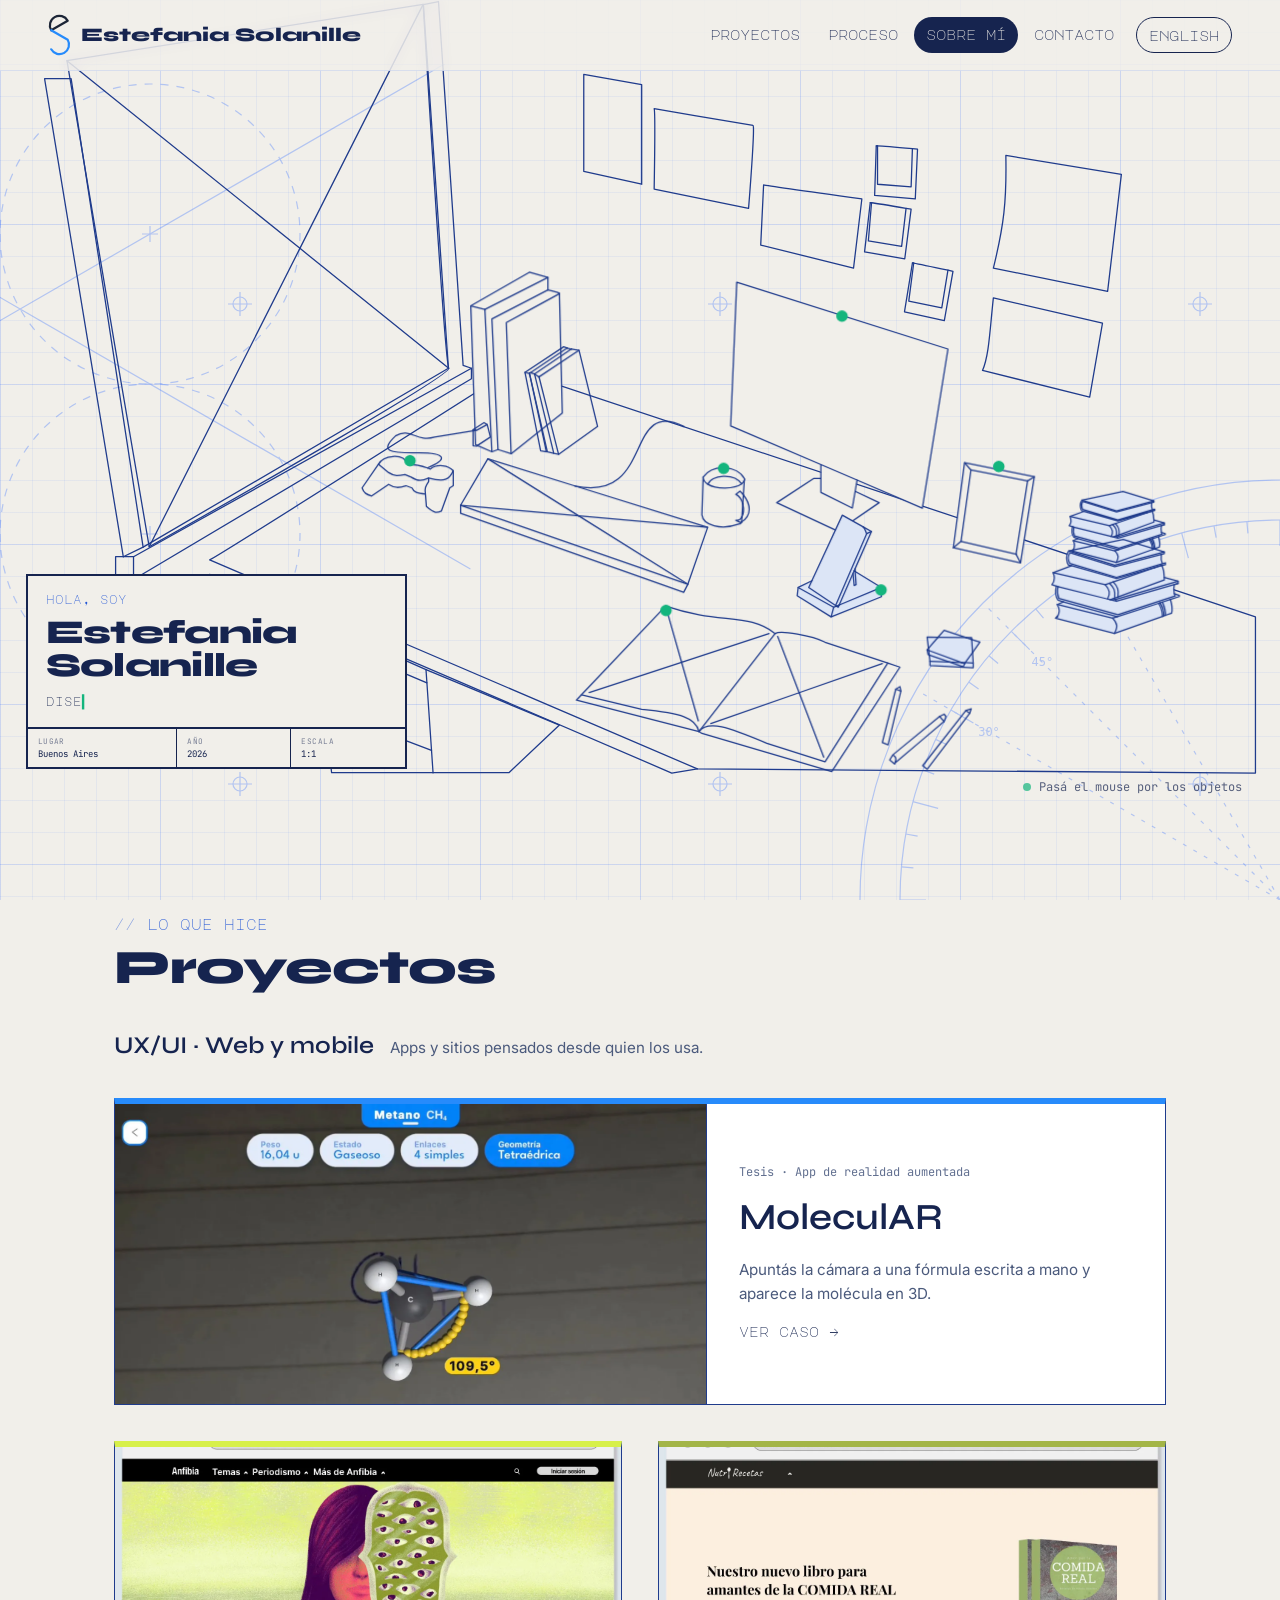
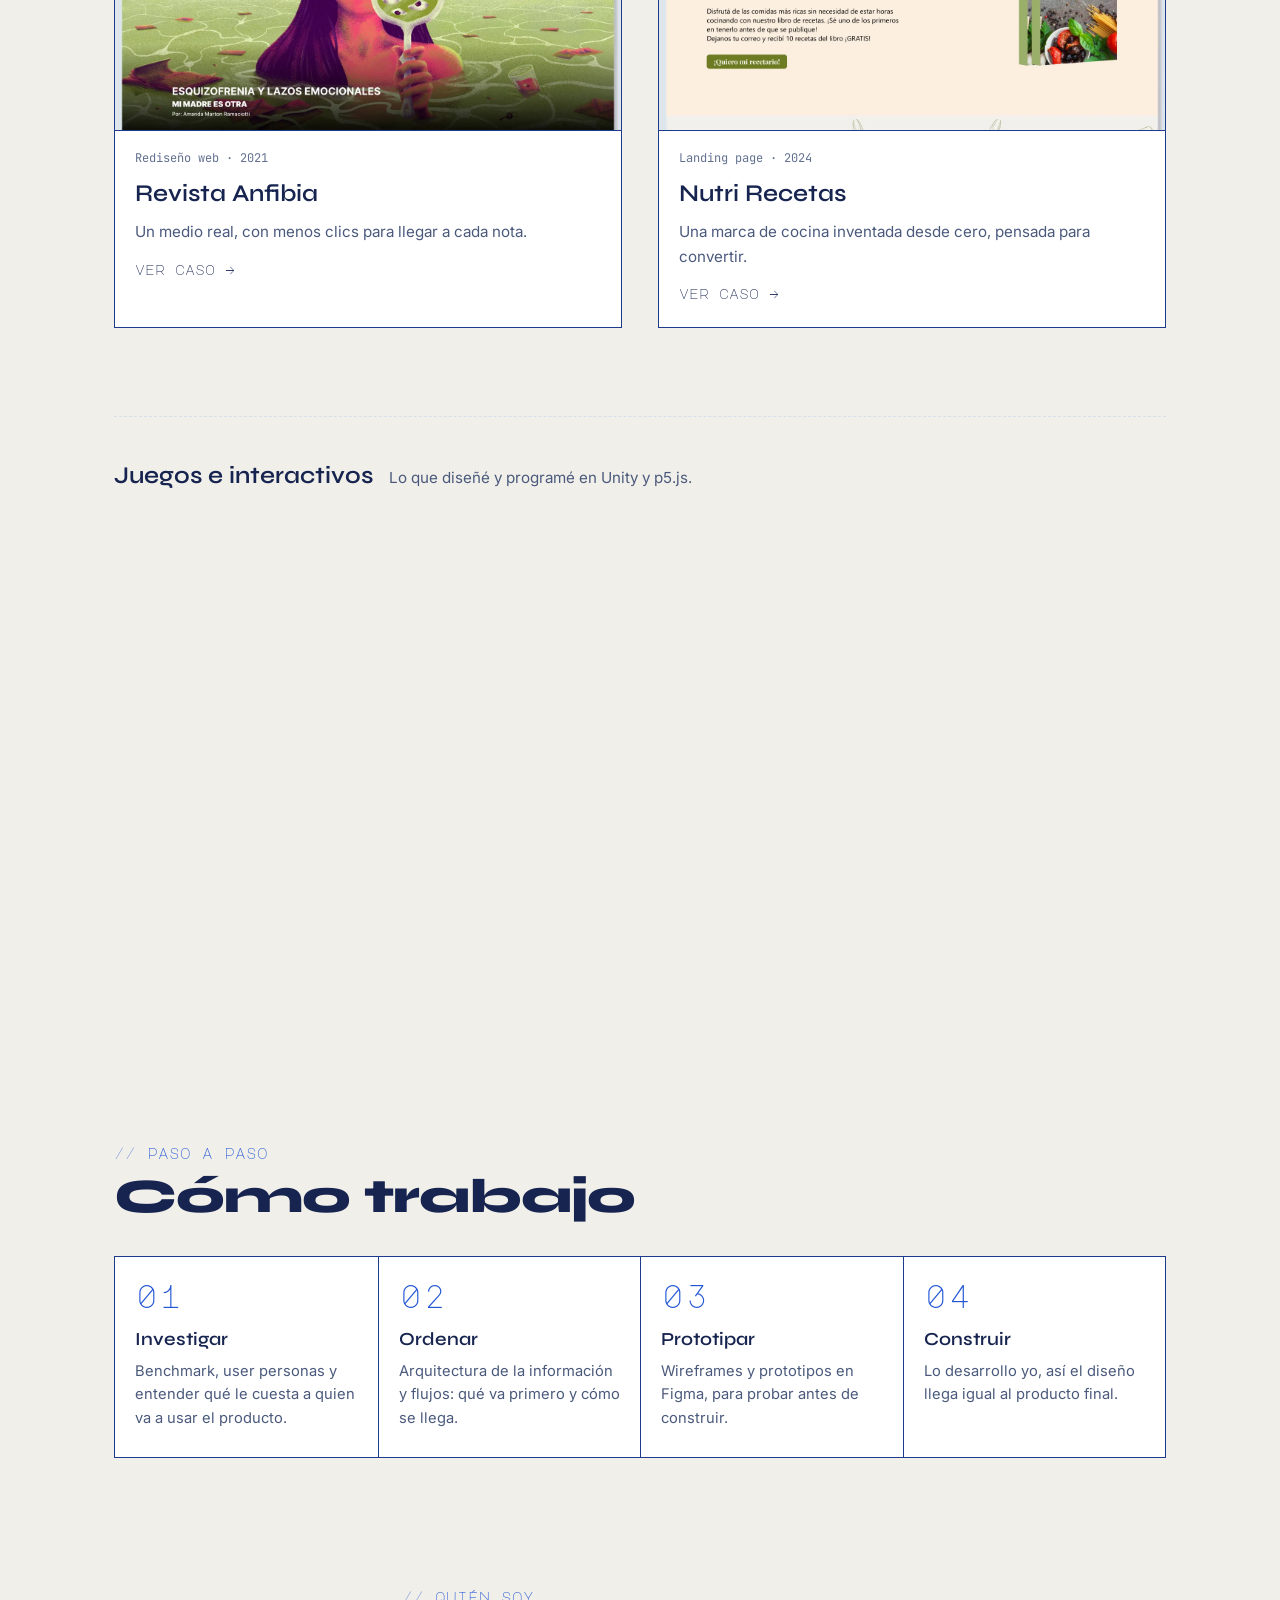
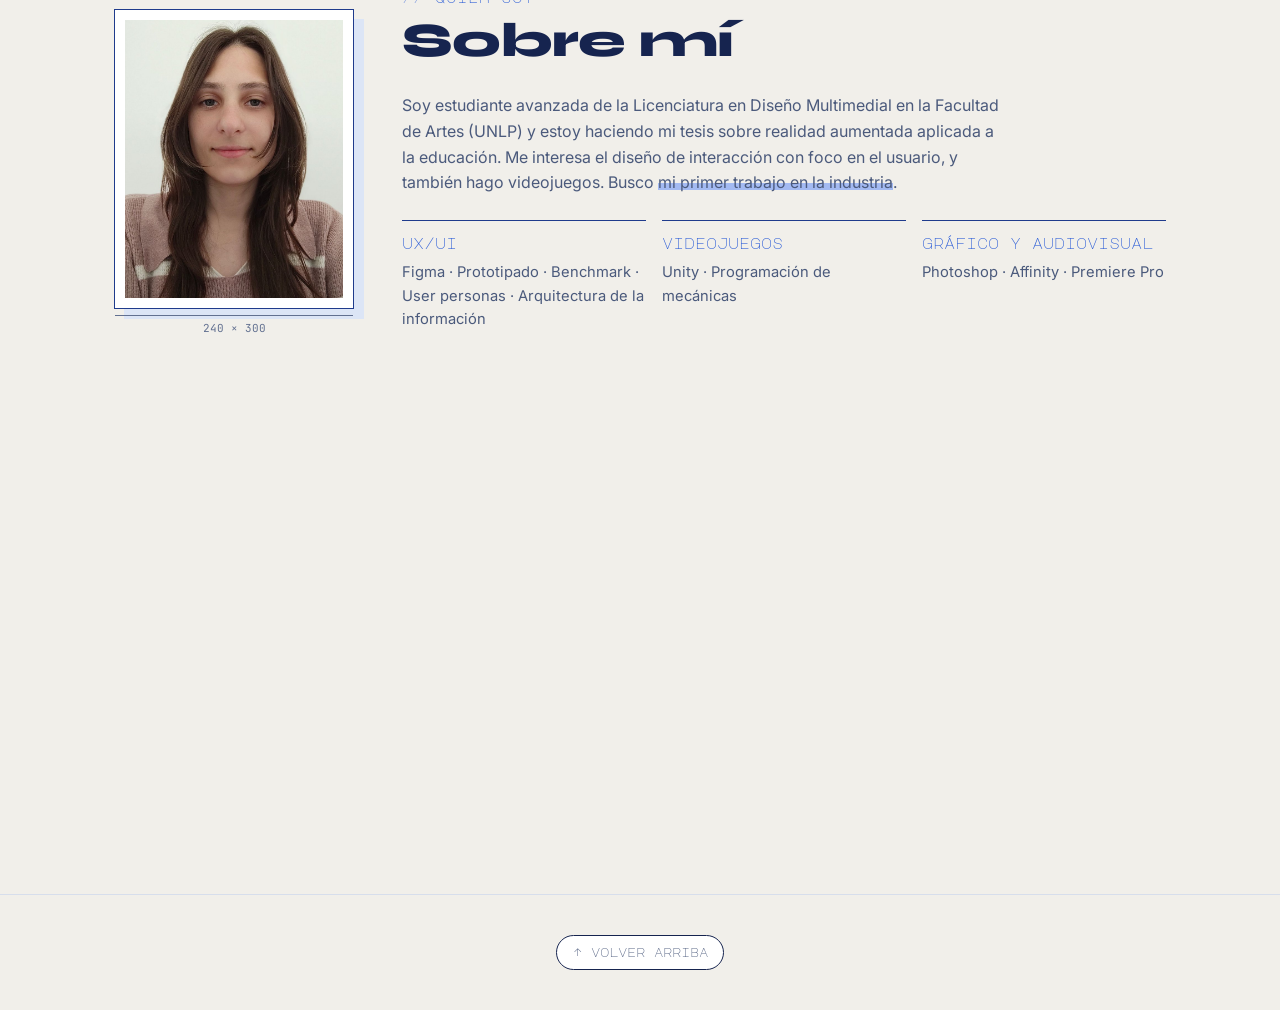
==== commit bb92084f: ""Primer trabajo en la industria" y "Workflow" en inglés Co-Authored-By: Claude Opus 5.5 <noreply@ant" ====
--- a/index.html
+++ b/index.html
@@ -139,7 +139,7 @@
       <div>
         <p class="eyebrow label">Quién soy</p>
         <h2>Sobre mí</h2>
-        <p class="lead">Soy estudiante avanzada de la Licenciatura en Diseño Multimedial en la Facultad de Artes (UNLP) y estoy haciendo mi tesis sobre realidad aumentada aplicada a la educación. Me interesa el diseño de interacción con foco en el usuario, y también hago videojuegos. Busco <span class="mark">mi primera experiencia en diseño UX/UI</span>.</p>
+        <p class="lead">Soy estudiante avanzada de la Licenciatura en Diseño Multimedial en la Facultad de Artes (UNLP) y estoy haciendo mi tesis sobre realidad aumentada aplicada a la educación. Me interesa el diseño de interacción con foco en el usuario, y también hago videojuegos. Busco <span class="mark">mi primer trabajo en la industria</span>.</p>
         <div class="skill-groups">
           <div><h3>UX/UI</h3><p>Figma · Prototipado · Benchmark · User personas · Arquitectura de la información</p></div>
           <div><h3>Videojuegos</h3><p>Unity · Programación de mecánicas</p></div>
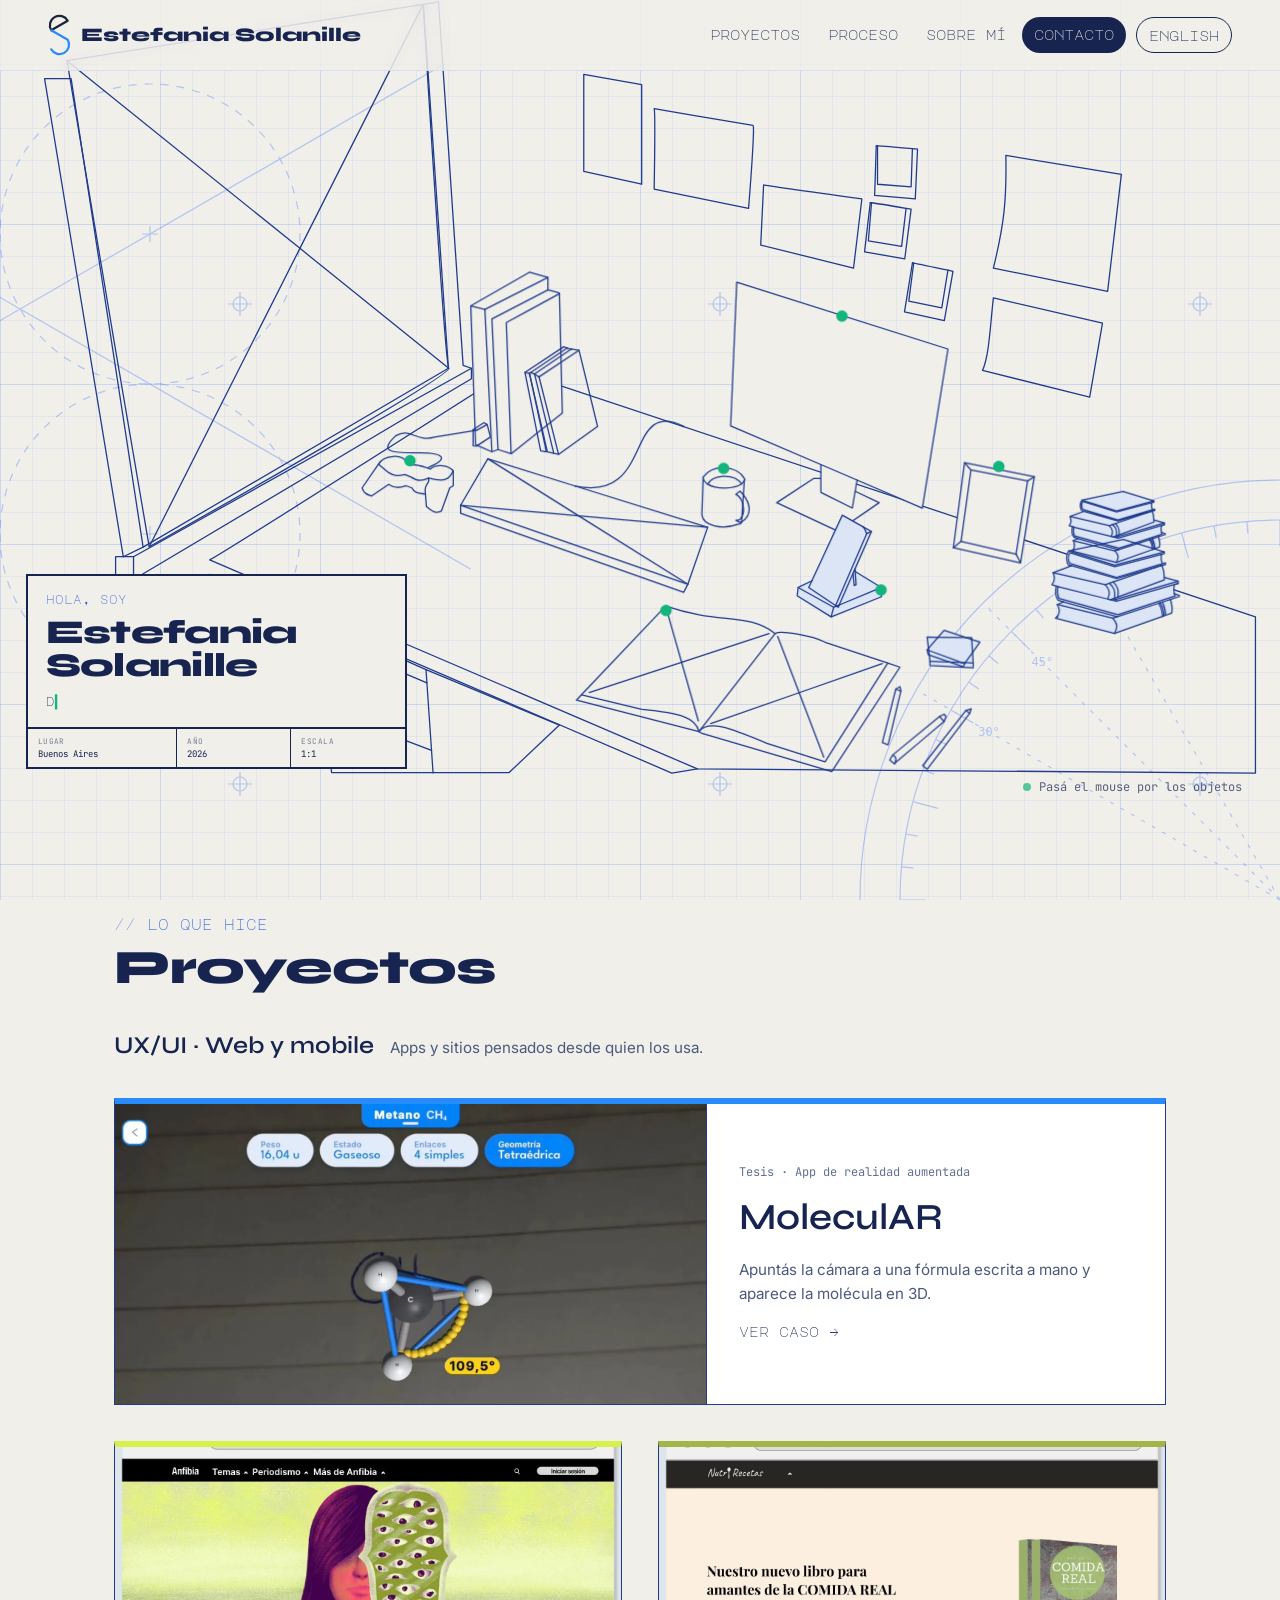
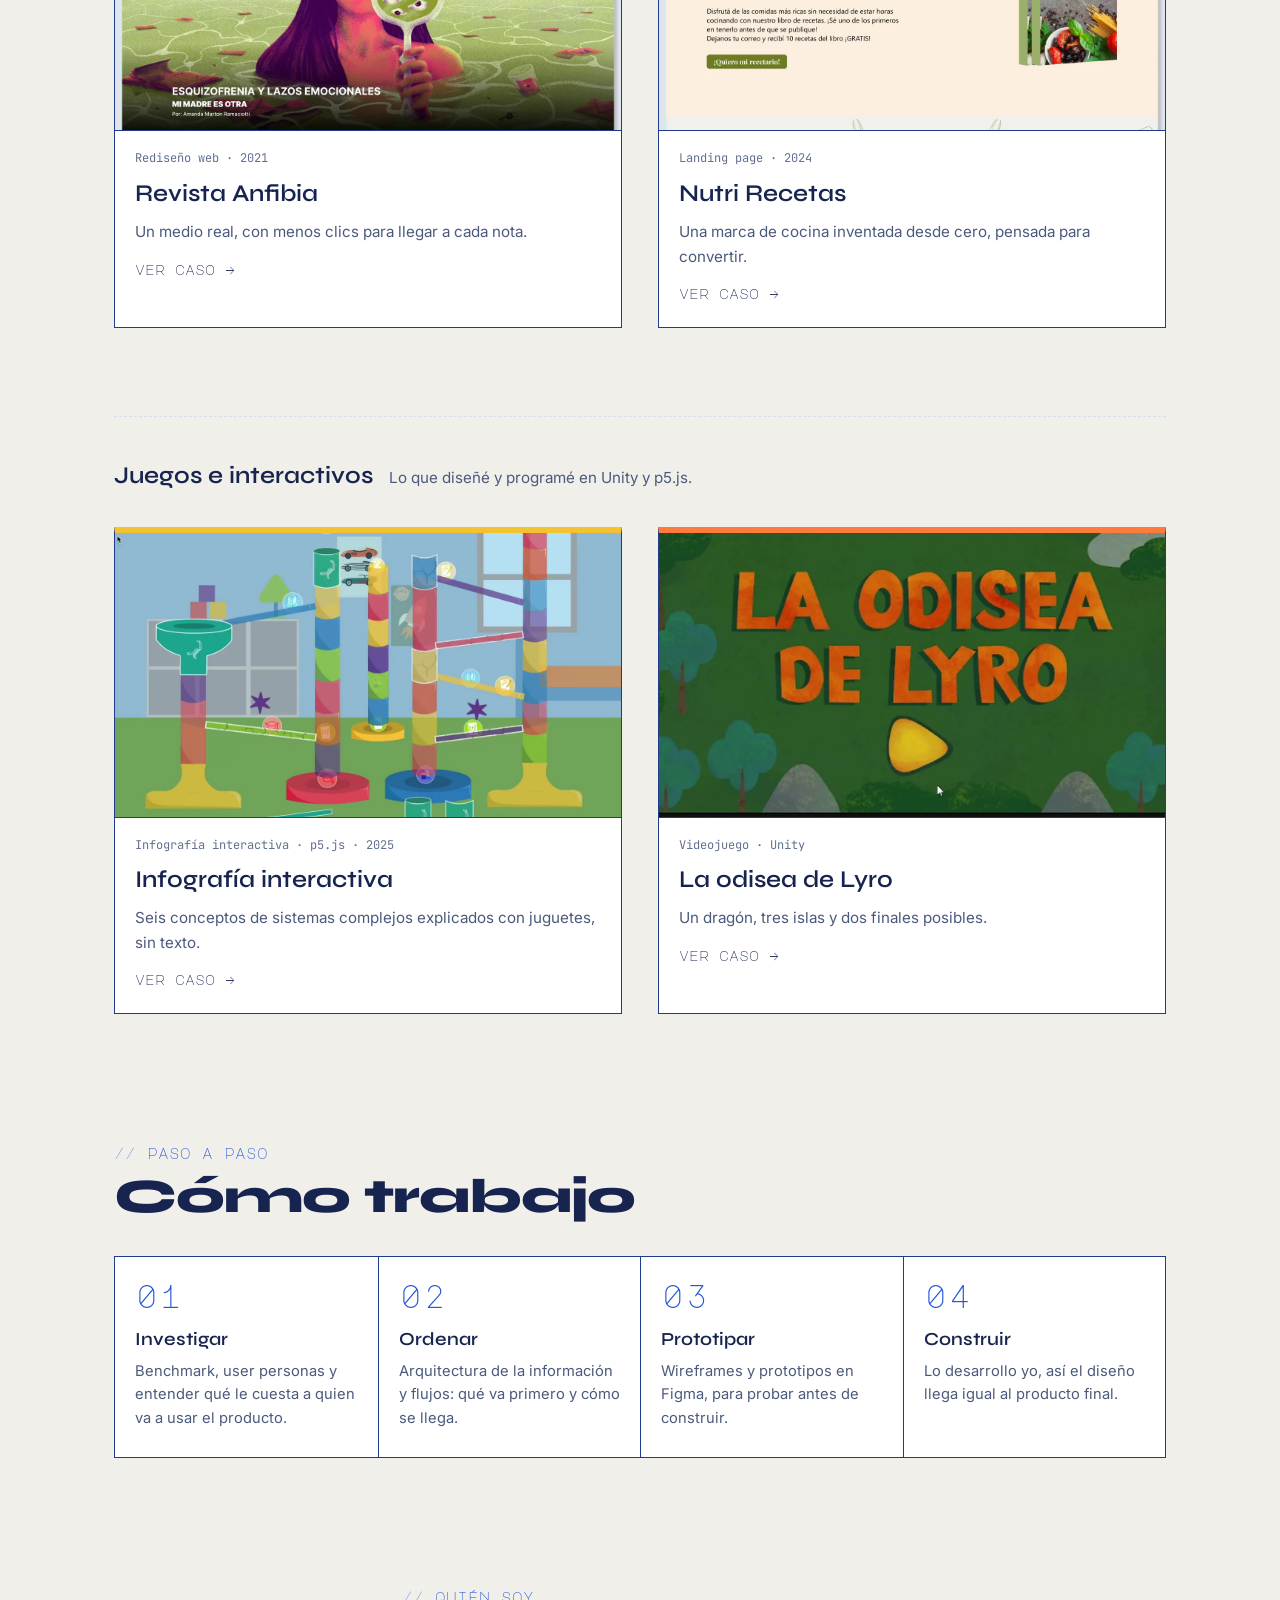
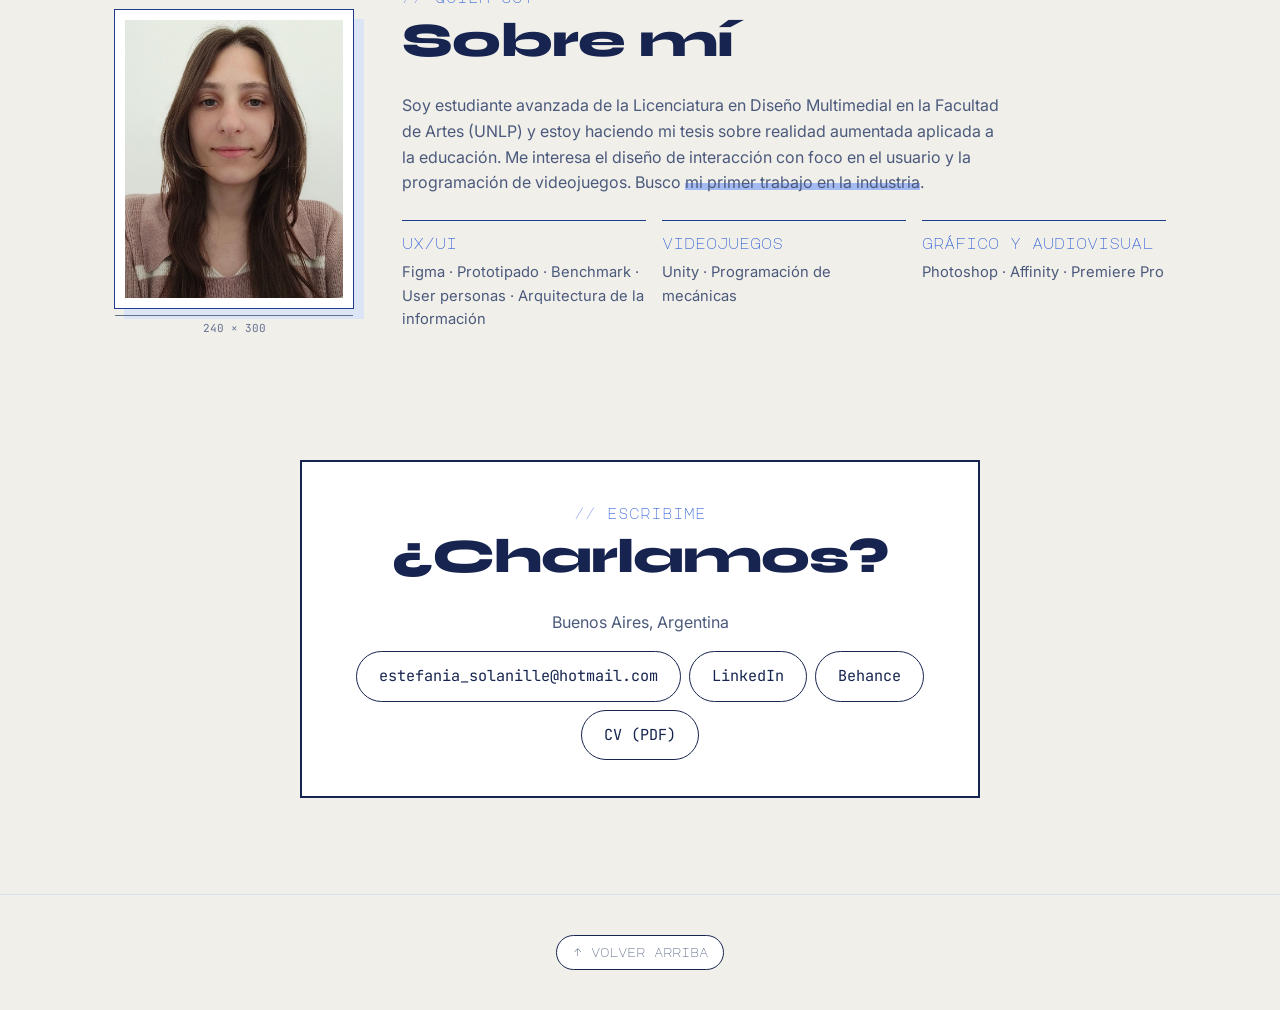
==== commit a9779bc6: "Correcciones de texto y fuera la galería de los seis juguetes Co-Authored-By: Claude Opus 5.5 <norep" ====
--- a/index.html
+++ b/index.html
@@ -23,7 +23,7 @@
   <link rel="preconnect" href="https://fonts.googleapis.com">
   <link rel="preconnect" href="https://fonts.gstatic.com" crossorigin>
   <link href="https://fonts.googleapis.com/css2?family=Inter:wght@400;500;700&family=JetBrains+Mono&family=Major+Mono+Display&family=Syne:wght@600;800&display=swap" rel="stylesheet">
-  <link rel="stylesheet" href="css/styles.css?v=63">
+  <link rel="stylesheet" href="css/styles.css?v=64">
 </head>
 <body class="page-home">
 
@@ -139,7 +139,7 @@
       <div>
         <p class="eyebrow label">Quién soy</p>
         <h2>Sobre mí</h2>
-        <p class="lead">Soy estudiante avanzada de la Licenciatura en Diseño Multimedial en la Facultad de Artes (UNLP) y estoy haciendo mi tesis sobre realidad aumentada aplicada a la educación. Me interesa el diseño de interacción con foco en el usuario, y también hago videojuegos. Busco <span class="mark">mi primer trabajo en la industria</span>.</p>
+        <p class="lead">Soy estudiante avanzada de la Licenciatura en Diseño Multimedial en la Facultad de Artes (UNLP) y estoy haciendo mi tesis sobre realidad aumentada aplicada a la educación. Me interesa el diseño de interacción con foco en el usuario y la programación de videojuegos. Busco <span class="mark">mi primer trabajo en la industria</span>.</p>
         <div class="skill-groups">
           <div><h3>UX/UI</h3><p>Figma · Prototipado · Benchmark · User personas · Arquitectura de la información</p></div>
           <div><h3>Videojuegos</h3><p>Unity · Programación de mecánicas</p></div>
--- a/css/styles.css
+++ b/css/styles.css
@@ -303,10 +303,7 @@
 figcaption { color: var(--muted); font-size: .85rem; margin-top: 8px; }
 figcaption strong { color: var(--ink); }
 .case-page figure > figcaption { font-family: var(--font-mono); font-size: .78rem; }
-.rounded, .demo-video, .gallery img, .concept-grid img {
-  width: 100%; height: auto; display: block; border: var(--rule); background: var(--surface);
-}
-.demo-video { background: #000; }
+.rounded, .demo-video, .gallery img, .demo-video { background: #000; }
 .taped { position: relative; }
 .case-page > .taped::before {
   content: ""; position: absolute; top: -9px; left: -9px; width: 18px; height: 18px;
@@ -326,13 +323,6 @@
 .case-grid article { border-top: 4px solid var(--accent); padding-top: 14px; }
 .case-grid h3 { font-family: var(--font-title); font-weight: 600; }
 .case-grid p { color: var(--muted); font-size: .95rem; margin: 0; }
-.concept-grid { display: grid; grid-template-columns: repeat(3, 1fr); gap: 24px; counter-reset: concepto; }
-.concept-grid figure { counter-increment: concepto; }
-.concept-grid img { aspect-ratio: 3 / 2; object-fit: cover; }
-.concept-grid figcaption { margin-top: 10px; display: grid; gap: 4px; }
-.concept-grid figcaption strong { font-size: .95rem; line-height: 1.3; }
-.concept-grid figcaption strong::before { content: counter(concepto, decimal-leading-zero) " "; font-family: var(--font-mono); color: var(--accent-ink); }
-.concept-grid figcaption span { font-size: .85rem; }
 .bento { display: grid; grid-template-columns: 1fr 1.5fr; border: var(--rule); background: var(--surface); }
 .bento-text { padding: 28px; align-self: start; }
 .bento-text h2, .bento-text h3 { font-family: var(--font-title); font-weight: 600; margin: 0 0 .5em; }
@@ -479,8 +469,7 @@
   .links.big a { font-size: .8rem; padding: 10px 14px; max-width: 100%; overflow-wrap: anywhere; }
   .page-case main { padding-top: 80px; }
   .gallery.three { grid-template-columns: 1fr; }
-  .concept-grid { grid-template-columns: 1fr 1fr; gap: 14px; }
-  .shuffle { min-height: 300px; border-left: 0; border-top: var(--rule); }
+    .shuffle { min-height: 300px; border-left: 0; border-top: var(--rule); }
   .postit { float: none; display: block; width: auto; max-width: 280px; margin: 12px 0 20px; }
   .ficha-fields div, .ficha-checks { flex-wrap: wrap; }
   .ficha-fields dt, .ficha-label { flex-basis: 100%; border-right: 0; padding: 6px 16px 0; }
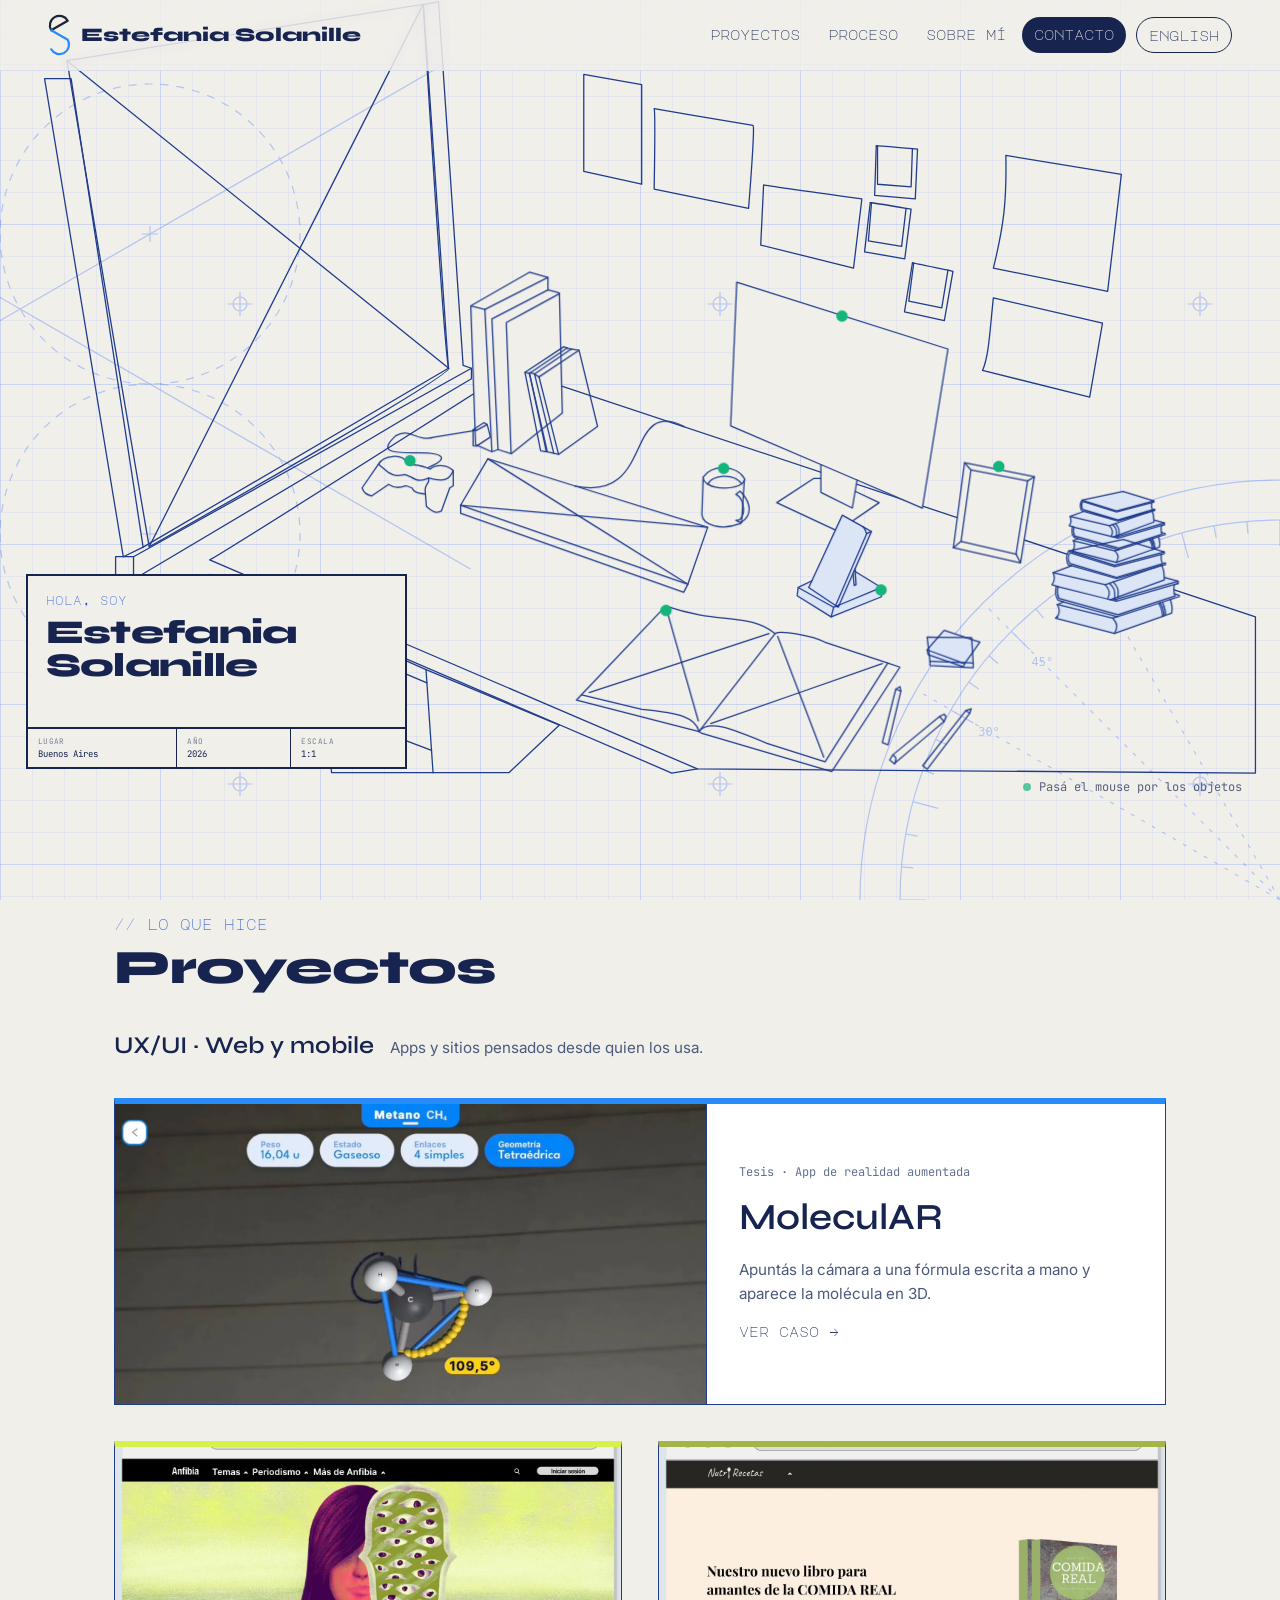
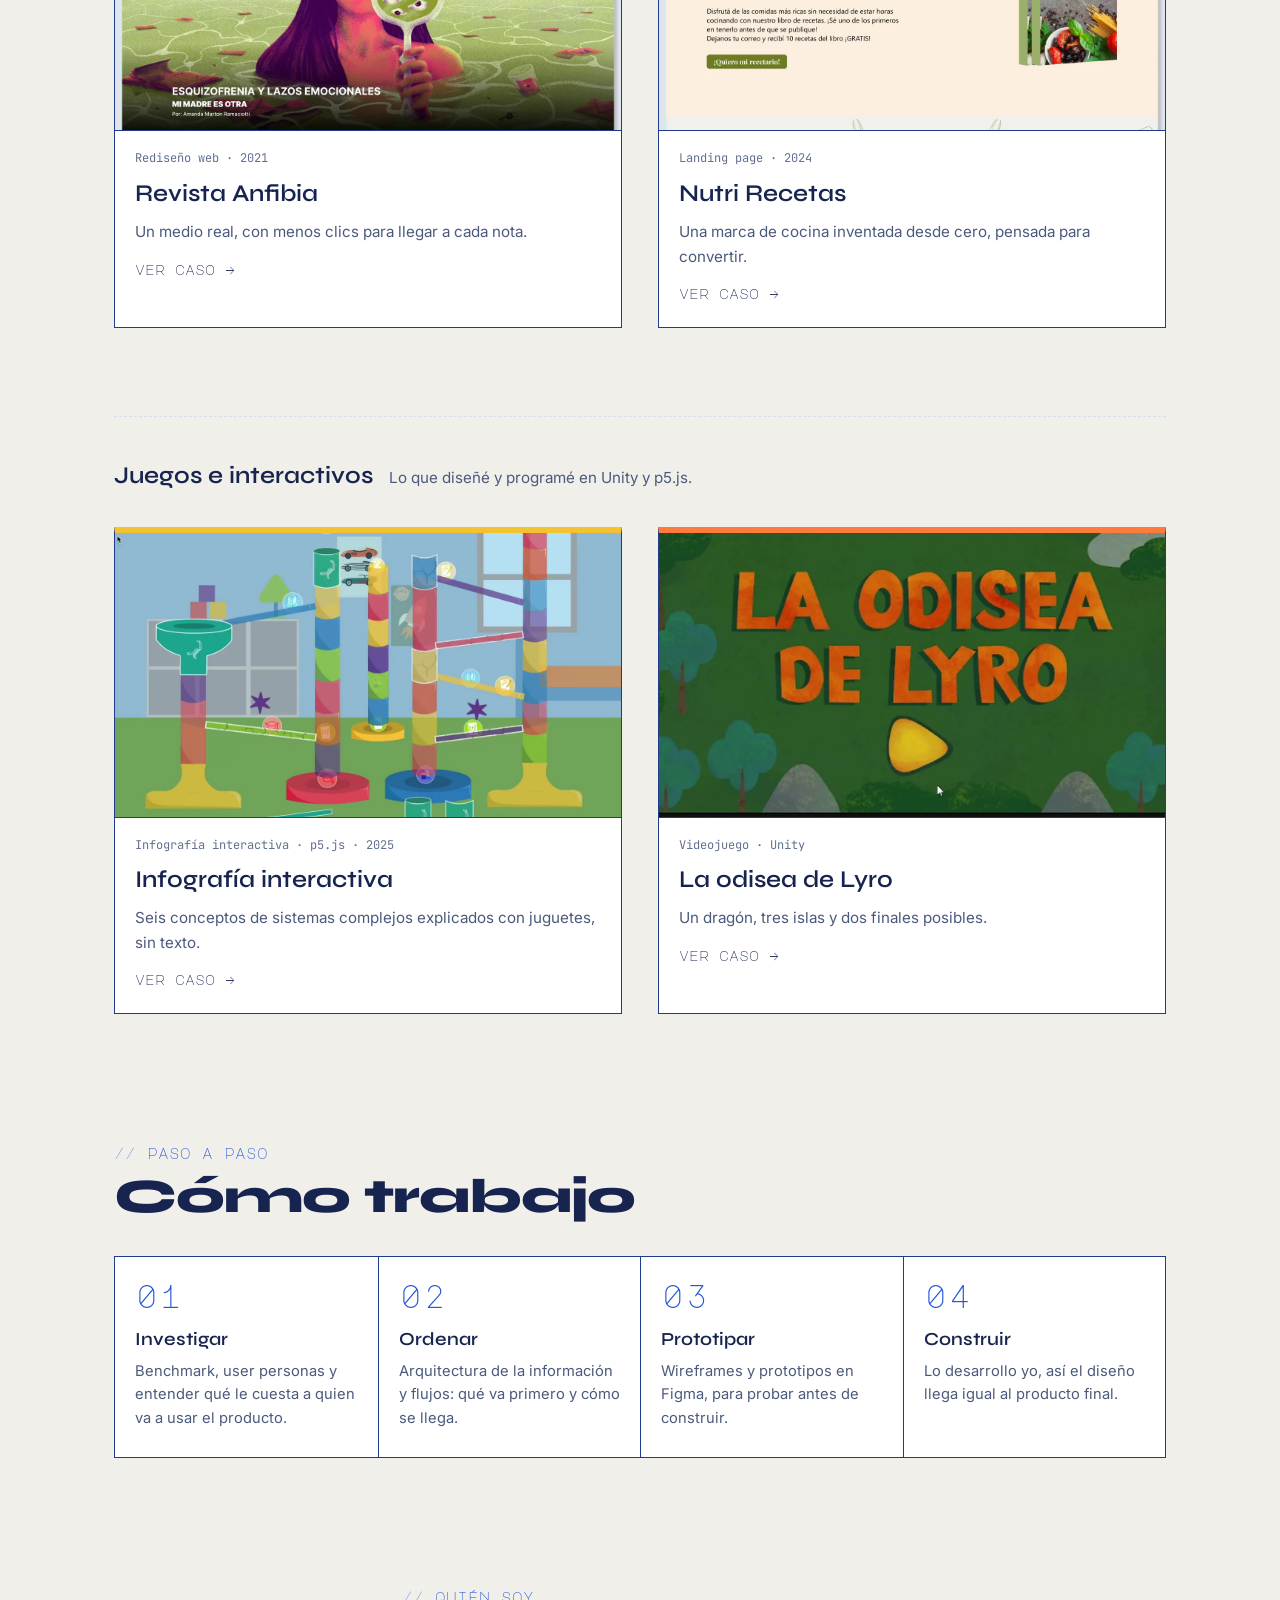
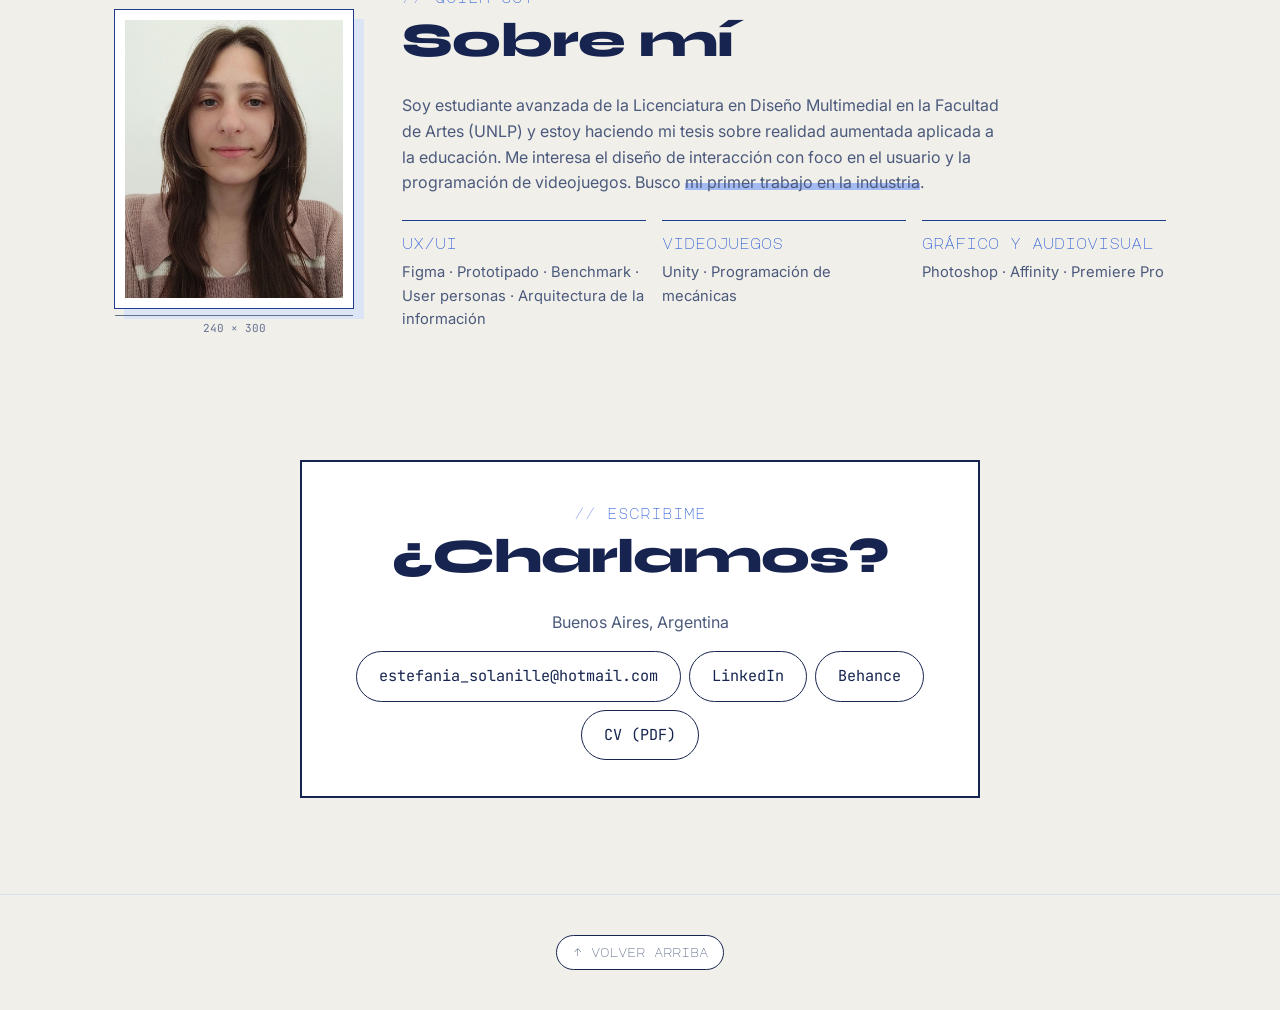
==== commit 0f847dfb: "Arregla imágenes y videos desbordados, y detalles de la revisión - Vuelve la regla que ajusta imágen" ====
--- a/index.html
+++ b/index.html
@@ -23,7 +23,7 @@
   <link rel="preconnect" href="https://fonts.googleapis.com">
   <link rel="preconnect" href="https://fonts.gstatic.com" crossorigin>
   <link href="https://fonts.googleapis.com/css2?family=Inter:wght@400;500;700&family=JetBrains+Mono&family=Major+Mono+Display&family=Syne:wght@600;800&display=swap" rel="stylesheet">
-  <link rel="stylesheet" href="css/styles.css?v=64">
+  <link rel="stylesheet" href="css/styles.css?v=65">
 </head>
 <body class="page-home">
 
@@ -167,6 +167,6 @@
     <a class="to-top" href="#">↑ Volver arriba</a>
   </footer>
 
-  <script src="js/main.js?v=50"></script>
+  <script src="js/main.js?v=52"></script>
 </body>
 </html>
--- a/css/styles.css
+++ b/css/styles.css
@@ -303,7 +303,10 @@
 figcaption { color: var(--muted); font-size: .85rem; margin-top: 8px; }
 figcaption strong { color: var(--ink); }
 .case-page figure > figcaption { font-family: var(--font-mono); font-size: .78rem; }
-.rounded, .demo-video, .gallery img, .demo-video { background: #000; }
+.rounded, .demo-video, .gallery img {
+  width: 100%; height: auto; display: block; border: var(--rule); background: var(--surface);
+}
+.demo-video { background: #000; }
 .taped { position: relative; }
 .case-page > .taped::before {
   content: ""; position: absolute; top: -9px; left: -9px; width: 18px; height: 18px;
@@ -469,7 +472,7 @@
   .links.big a { font-size: .8rem; padding: 10px 14px; max-width: 100%; overflow-wrap: anywhere; }
   .page-case main { padding-top: 80px; }
   .gallery.three { grid-template-columns: 1fr; }
-    .shuffle { min-height: 300px; border-left: 0; border-top: var(--rule); }
+  .shuffle { min-height: 300px; border-left: 0; border-top: var(--rule); }
   .postit { float: none; display: block; width: auto; max-width: 280px; margin: 12px 0 20px; }
   .ficha-fields div, .ficha-checks { flex-wrap: wrap; }
   .ficha-fields dt, .ficha-label { flex-basis: 100%; border-right: 0; padding: 6px 16px 0; }
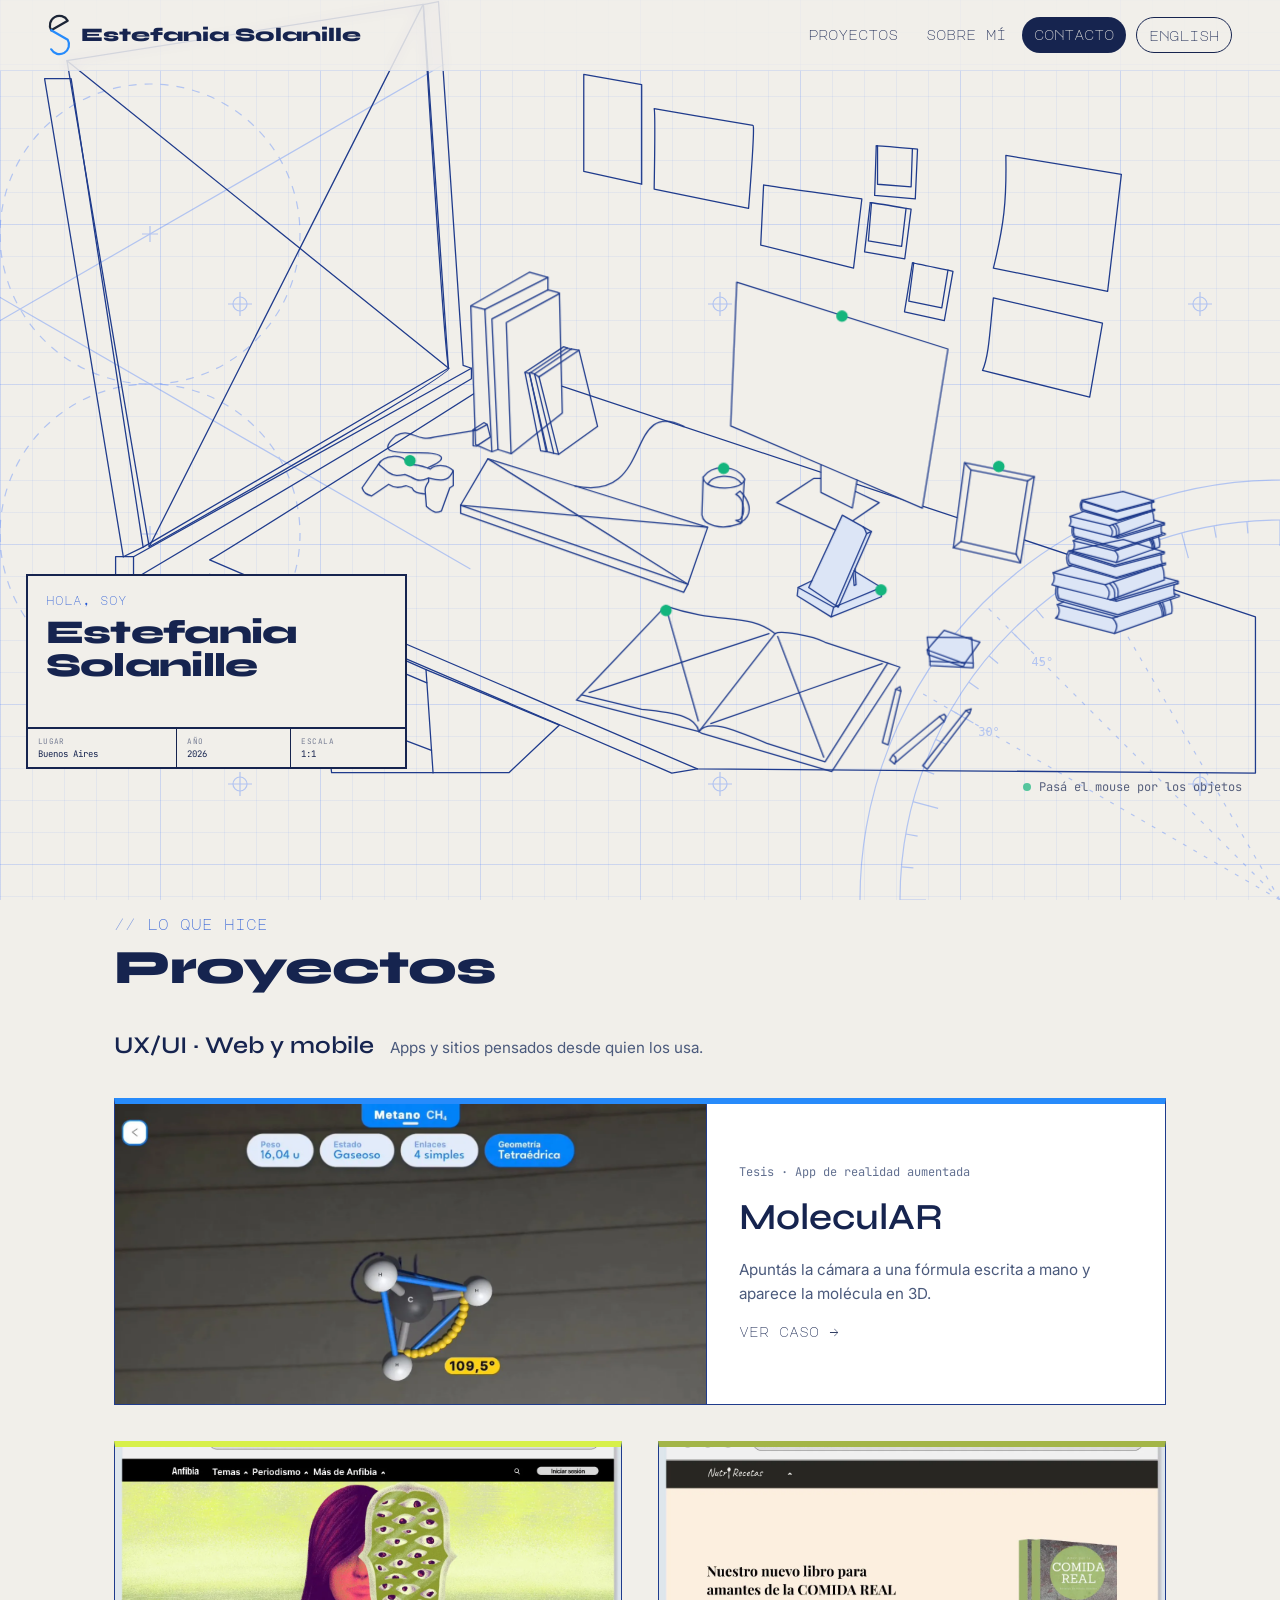
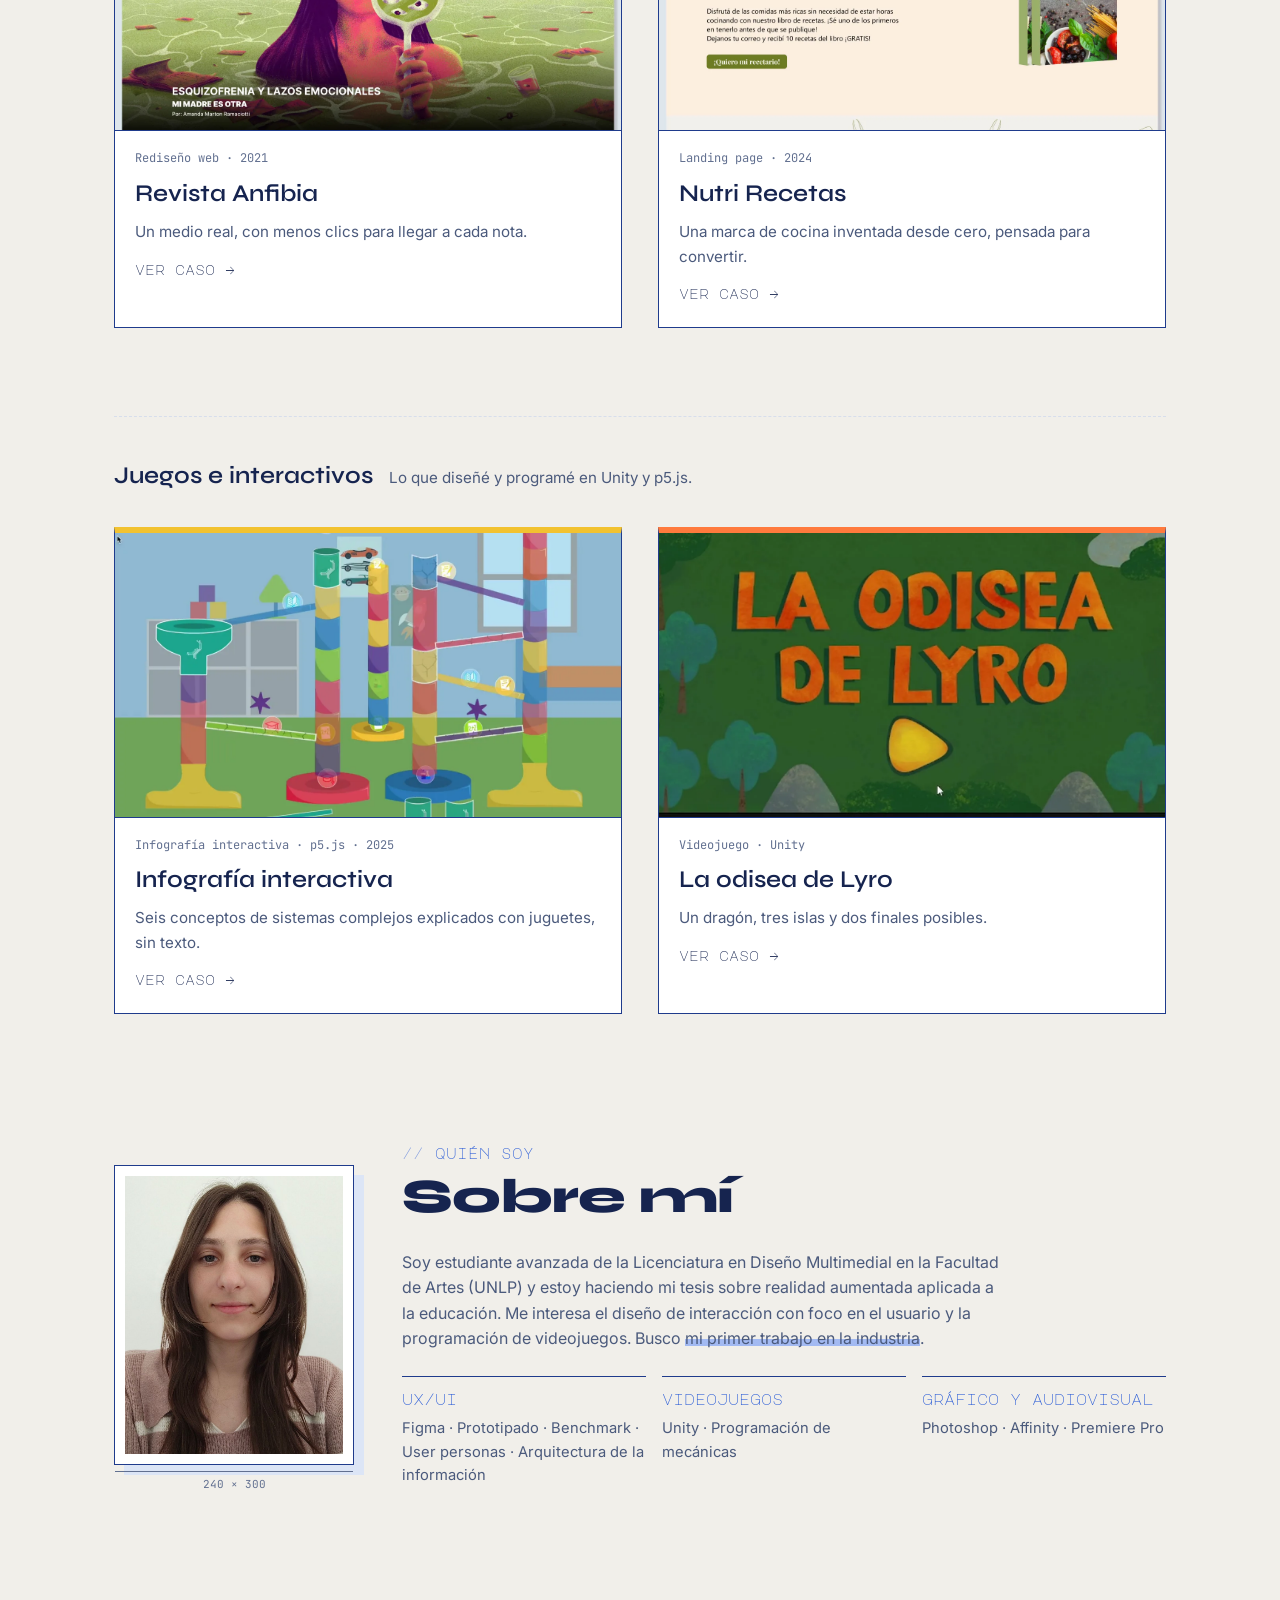
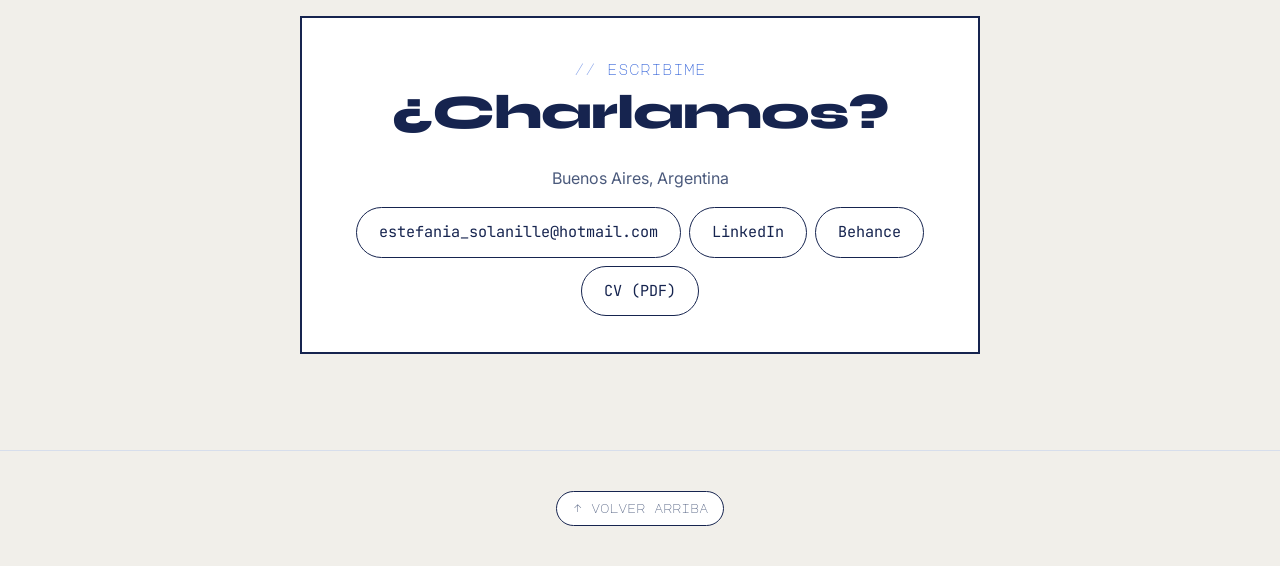
==== commit 3d23b2dd: "Saca la sección "Cómo trabajo"; el cuaderno lleva a los wireframes de MoleculAR Co-Authored-By: Clau" ====
--- a/index.html
+++ b/index.html
@@ -23,7 +23,7 @@
   <link rel="preconnect" href="https://fonts.googleapis.com">
   <link rel="preconnect" href="https://fonts.gstatic.com" crossorigin>
   <link href="https://fonts.googleapis.com/css2?family=Inter:wght@400;500;700&family=JetBrains+Mono&family=Major+Mono+Display&family=Syne:wght@600;800&display=swap" rel="stylesheet">
-  <link rel="stylesheet" href="css/styles.css?v=65">
+  <link rel="stylesheet" href="css/styles.css?v=66">
 </head>
 <body class="page-home">
 
@@ -31,7 +31,6 @@
     <a href="#inicio" class="logo" aria-label="Estefania Solanille · Inicio"><svg class="logo-mark" viewBox="14 4 72 132" aria-hidden="true"><path class="guides" d="M20 40a30 30 0 1 0 60 0a30 30 0 1 0 -60 0 M20 100a30 30 0 1 0 60 0a30 30 0 1 0 -60 0 M11.89 62.00L88.11 18.00 M11.89 48.00L88.11 92.00 M6 10H94M6 40H94M6 70H94M6 100H94M6 130H94 M20 0V140M50 0V140M80 0V140"/><path class="lm e" pathLength="1" d="M75.98 25.00A30 30 0 1 0 24.02 55.00L75.98 25.00"/><path class="lm s" pathLength="1" d="M24.02 55.00L75.98 85.00A30 30 0 1 1 24.02 115.00"/></svg><span class="logo-full">Estefania Solanille</span></a>
     <nav aria-label="Secciones">
       <a href="#proyectos">Proyectos</a>
-      <a href="#proceso">Proceso</a>
       <a href="#sobre-mi">Sobre mí</a>
       <a href="#contacto">Contacto</a>
       <a class="lang" href="en/index.html" hreflang="en" lang="en">English</a>
@@ -40,7 +39,7 @@
 
   <section id="inicio" class="hero">
     <div class="stage">
-      <svg class="desk" viewBox="0 0 1920 1080" style="--done:2643ms" role="group" aria-label="Dibujo lineal de mi escritorio"><defs><clipPath id="clip-monitor-0"><polygon points="1110.5,319 1440.5,423.5 1400.5,672 1298.5,628.2 1242,604 1101,543.5"/></clipPath><clipPath id="clip-telefono-0"><polygon points="1275.5,683 1313.5,712 1265,824.3 1227.88,785.5"/></clipPath><clipPath id="clip-marco-0"><polygon points="1476.5,612.5 1565,629.5 1547,744 1461,724"/></clipPath><clipPath id="clip-cuaderno-0"><polygon points="999.5,825 1170.5,868 1051.5,1021 868,963.57"/></clipPath><clipPath id="clip-cuaderno-1"><polygon points="1170.5,868 1346.5,914.2 1248.5,1068.5 1051.5,1021"/></clipPath></defs><g class="part"><path class="ln" style="--n:0" pathLength="1" d="M625 924.5L454.262 848.5V872L465.652 982L477.5 1085.5H636"/><path class="ln" style="--n:1" pathLength="1" d="M636 1085.5H754.5L833.5 1011L625 924.5"/><path class="ln" style="--n:2" pathLength="1" d="M625 924.5L626.401 945L633.609 1050.5L636 1085.5"/><path class="ln" style="--n:3" pathLength="1" d="M593.5 1035.5L520.5 1002.5L465.652 982"/><path class="ln" style="--n:4" pathLength="1" d="M520.5 1002.5C512.684 1009.29 517.35 1014.24 533 1024L588 1047L593.5 1035.5"/><path class="ln" style="--n:5" pathLength="1" d="M593.5 1035.5L633.609 1050.5"/><path class="ln" style="--n:6" pathLength="1" d="M454.262 872L626.401 945"/><path class="ln" style="--n:7" pathLength="1" d="M183 733L70.5 1H29L152 748"/><path class="ln" style="--n:8" pathLength="1" d="M152 748L183 733L660 453.5L621 -114.5L644.5 -119.5L683 449L696 453.5V470L168 783.5L140 776V748H152Z"/><path class="ln" style="--n:9" pathLength="1" d="M152 748H168"/><path class="ln" style="--n:10" pathLength="1" d="M168 748V783.5"/><path class="ln" style="--n:11" pathLength="1" d="M168 748L696 453.5"/><path class="ln" style="--n:12" pathLength="1" d="M1049 1079.5L1921 1086V842L759.5 455.5C606 553 296.6 749 287 753L1049 1079.5Z"/><path class="ln" style="--n:13" pathLength="1" d="M1049 1079.5L1009 1086L287 775.5"/><path class="ln" style="--n:14" pathLength="1" d="M660.5 453.5C655.7 443.5 631.833 70.3333 620.5 -115L64 -27C68.8 8.6 151.667 494.167 192.5 732.5C350.5 643.667 665.3 463.5 660.5 453.5Z"/><path class="ln" style="--n:15" pathLength="1" d="M64 -27L427.987 266.203"/><path class="ln" style="--n:16" pathLength="1" d="M192.5 732.5L427.987 266.203"/><path class="ln" style="--n:17" pathLength="1" d="M660.5 453.5L427.987 266.203"/><path class="ln" style="--n:18" pathLength="1" d="M620.5 -115L427.987 266.203"/></g><g class="part"><path class="ln" style="--n:19" pathLength="1" d="M1385 110.31C1366.37 108.718 1339.05 106.465 1330.5 106.063C1329.63 106.022 1328.95 106 1328.5 106L1326 183.5L1389.5 189L1393 111C1390.62 110.793 1387.91 110.56 1385 110.31Z"/><path class="ln" style="--n:20" pathLength="1" d="M1328.5 106L1330.5 106.063"/><path class="ln" style="--n:21" pathLength="1" d="M1330.5 106.063V166L1383 170L1385 110.31"/><path class="ln" style="--n:22" pathLength="1" d="M1375.08 203.652C1356.65 200.526 1329.61 196.023 1321.12 194.915C1320.26 194.803 1319.59 194.725 1319.13 194.688L1310.24 271.716L1373.07 282.444L1383 205C1380.64 204.596 1377.97 204.141 1375.08 203.652Z"/><path class="ln" style="--n:23" pathLength="1" d="M1319.13 194.688L1321.12 194.915"/><path class="ln" style="--n:24" pathLength="1" d="M1321.12 194.915L1316.17 254.648L1368.16 262.972L1375.08 203.652"/><path class="ln" style="--n:25" pathLength="1" d="M1440.54 300.326C1422.28 296.347 1395.48 290.592 1387.05 289.091C1386.19 288.938 1385.52 288.829 1385.07 288.771L1372.6 365.302L1434.87 378.94L1448.39 302.041C1446.05 301.528 1443.4 300.949 1440.54 300.326Z"/><path class="ln" style="--n:26" pathLength="1" d="M1385.07 288.771L1387.05 289.091"/><path class="ln" style="--n:27" pathLength="1" d="M1387.05 289.091L1379.32 348.528L1430.87 359.26L1440.54 300.326"/><path class="ln" style="--n:28" pathLength="1" d="M1531 121C1532.39 192.084 1527.92 230.567 1511.5 297L1690 333.5L1711.5 150.5L1531 121Z"/><path class="ln" style="--n:29" pathLength="1" d="M1511.5 343.5L1682 383L1662 498.5L1494.5 457C1504.74 433.821 1505.97 394.323 1511.5 343.5Z"/><path class="ln" style="--n:30" pathLength="1" d="M1152.5 167C1157.3 168.2 1256.83 182.167 1306 189L1293 297L1148 261L1152.5 167Z"/><path class="ln" style="--n:31" pathLength="1" d="M981.5 48C983.1 51.6 982.167 133.167 981.5 173.5L1129 203.652C1132.5 160.435 1138.8 74 1136 74C1133.2 74 1031.83 56.6667 981.5 48Z"/><path class="ln" style="--n:32" pathLength="1" d="M871.5 146L962 166V10.5L871.5 -5.5V146Z"/></g><g class="part"><path class="paper" d="M786.5 303.5L815.5 311.5V331C822.333 332.5 835.5 335.8 833.5 337L838 523.5L758 587L737.5 580.5L728 584L702.5 573L695 356L786.5 303.5Z"/><path class="ln" style="--n:33" pathLength="1" d="M695 356L717 361.5"/><path class="ln" style="--n:34" pathLength="1" d="M737.5 580.5L728 584L702.5 573L695 356L786.5 303.5L815.5 311.5V331"/><path class="ln" style="--n:35" pathLength="1" d="M717 361.5L815.5 311.5"/><path class="ln" style="--n:36" pathLength="1" d="M717 361.5L728 584"/><path class="ln" style="--n:37" pathLength="1" d="M737.5 580.5L728 376.5L815.5 331"/><path class="ln" style="--n:38" pathLength="1" d="M833.5 337L838 523.5L758 587L737.5 580.5"/><path class="ln" style="--n:39" pathLength="1" d="M815.5 331C822.333 332.5 835.5 335.8 833.5 337"/><path class="ln" style="--n:40" pathLength="1" d="M833.5 337C831.5 338.2 777.333 367.5 750.5 382L758 587"/><path class="ln" style="--n:41" pathLength="1" d="M779.5 460L786.5 461.5"/><path class="ln" style="--n:42" pathLength="1" d="M845.5 422L788 460.496"/><path class="ln" style="--n:43" pathLength="1" d="M845.5 422L852 423.5"/><path class="ln" style="--n:44" pathLength="1" d="M786.5 461.5L788 460.496"/><path class="ln" style="--n:45" pathLength="1" d="M788 460.496L794.5 462.5"/><path class="ln" style="--n:46" pathLength="1" d="M794.5 462.5L852 423.5"/><path class="ln" style="--n:47" pathLength="1" d="M794.5 462.5L801.5 467"/><path class="ln" style="--n:48" pathLength="1" d="M864 425.5L801.5 467"/></g><a class="obj" style="--g:0" href="index.html#proyectos" aria-label="Proyectos web"><path class="paper" d="M1101 543.5L1110.5 319L1440.5 423.5L1400.5 672L1298.5 628.237L1295.5 645.75L1333 663.5L1268.5 708L1173 663.5L1230.5 625.75H1242.01V604L1101 543.5Z"/><g class="sk" clip-path="url(#clip-monitor-0)"><g transform="matrix(0.95376 0.30202 -0.04222 0.99778 1110.5 319)"><path style="--k:0" pathLength="1" d="M10 10H336V30H10Z"/><path style="--k:1" pathLength="1" d="M17 20a3 3 0 1 0 6 0a3 3 0 1 0 -6 0M27 20a3 3 0 1 0 6 0a3 3 0 1 0 -6 0M37 20a3 3 0 1 0 6 0a3 3 0 1 0 -6 0"/><path style="--k:2" pathLength="1" d="M20 44H66"/><path style="--k:3" pathLength="1" d="M236 44H262M272 44H298M308 44H326"/><path style="--k:4" pathLength="1" d="M20 56H326V136H20Z"/><path style="--k:5" pathLength="1" d="M172 88a14 14 0 1 0 28 0a14 14 0 1 0 -28 0"/><path style="--k:6" pathLength="1" d="M164 136C166 112 206 112 208 136"/><path style="--k:7" pathLength="1" d="M32 104H112M32 114H96M32 124H80"/><path style="--k:8" pathLength="1" d="M20 148H118V210H20Z"/><path style="--k:9" pathLength="1" d="M124 148H222V210H124Z"/><path style="--k:10" pathLength="1" d="M228 148H326V210H228Z"/><path style="--k:11" pathLength="1" d="M28 196H96M132 196H200M236 196H304"/></g></g><path class="ln" style="--n:49" pathLength="1" d="M1298.5 628.237L1242.01 604L1101 543.5L1110.5 319L1440.5 423.5L1400.5 672L1298.5 628.237Z"/><path class="ln" style="--n:50" pathLength="1" d="M1242.01 604V625.75"/><path class="ln" style="--n:51" pathLength="1" d="M1298.5 628.237L1295.5 645.75"/><path class="ln" style="--n:52" pathLength="1" d="M1242.01 625.75V647.5L1291 672L1295.5 645.75"/><path class="ln" style="--n:53" pathLength="1" d="M1242.01 625.75H1230.5L1173 663.5L1268.5 708L1333 663.5L1295.5 645.75"/><rect class="hit" x="1093.0" y="311.0" width="355.5" height="405.0"/><circle class="ring" cx="1275" cy="372" r="9"/><circle class="dot" cx="1275" cy="372" r="9"/><g class="tag"><path class="lead-line" d="M1275 372 L1000 300"/><rect class="tag-bg" x="902" y="281" width="197" height="38" rx="19"/><text x="1000" y="306" text-anchor="middle">Proyectos web</text></g></a><g class="part"><path class="ln" style="--n:54" pathLength="1" d="M786.5 461.5L813 584L804 582.5L779.5 460L840 420L845.5 422"/><path class="ln" style="--n:55" pathLength="1" d="M852 423.5L864 425.5L893 544.5L832 588L824.5 586.5L814.5 584L786.5 461.5"/><path class="ln" style="--n:56" pathLength="1" d="M794.5 462.5L824.5 586.5"/><path class="ln" style="--n:57" pathLength="1" d="M801.5 467L832 588"/><path class="ln" style="--n:58" pathLength="1" d="M857.5 637.364L721.5 595L679 667.5V680L1027.5 803.5L1034 791L1065 702L857.5 637.364Z"/><path class="ln" style="--n:59" pathLength="1" d="M721.5 595L863.366 683.978"/><path class="ln" style="--n:60" pathLength="1" d="M679 667.5L1034 791"/><path class="ln" style="--n:61" pathLength="1" d="M679 667.5L863.366 683.978"/><path class="ln" style="--n:62" pathLength="1" d="M1034 791L863.366 683.978"/><path class="ln" style="--n:63" pathLength="1" d="M1065 702L863.366 683.978"/><path class="ln" style="--n:64" pathLength="1" d="M857.5 637.364C982.587 663.815 934 498.5 1028 544.5"/></g><a class="obj" style="--g:1" href="lyro.html" aria-label="Juegos"><path class="ln" style="--n:65" pathLength="1" d="M550.5 603.5L525 640.5C527.8 648.562 531.758 650.596 540 653L566.5 635C576.273 640.961 582.271 640.782 593.5 637L603 640.5C605.647 647.086 611.219 648.663 624 650"/><path class="ln" style="--n:66" pathLength="1" d="M550.5 603.5L566.5 616.5C575.579 622.531 581.416 621.802 592 619.5L600.5 623"/><path class="ln" style="--n:67" pathLength="1" d="M629 625V630.5C624.358 637.442 622.247 641.456 624 650L625.5 669.5C638.835 681.195 642.463 679.519 648.847 676.571L649 676.5L662 640.5L667.5 637V613.5C660 605.5 643 602 631.5 611C629.927 610.358 628.433 609.761 627 609.206C616.17 605.017 608.79 603.292 596.5 603.5C588.5 584.5 558 590 550.5 603.5"/><path class="ln" style="--n:68" pathLength="1" d="M601.5 623.5C612.735 630.607 618.665 629.689 629 625C653.666 631.581 661.169 627.994 667.5 613.5"/><path class="ln" style="--n:69" pathLength="1" d="M627 609.206C659.638 596.154 657 585.5 613.5 585.5C568.282 586.315 551.322 583.765 577.5 559C600.5 545.5 609.906 569.404 638.5 561L698.5 551.233"/><path class="ln" style="--n:70" pathLength="1" d="M698.5 549.5L704 550.5L720.5 541.5"/><path class="ln" style="--n:71" pathLength="1" d="M698.5 551.233V549.5L715.5 538.5L720.5 541.5L725.5 561L704 575L698.5 574.5V551.233Z"/><path class="ln" style="--n:72" pathLength="1" d="M698.5 551.233L703 550.5"/><g class="sk"><path style="--k:0" pathLength="1" d="M559 603H573M566 596V610"/><path style="--k:1" pathLength="1" d="M648 606L652 613H644Z"/><path style="--k:2" pathLength="1" d="M652 614.5a3 3 0 1 0 6 0a3 3 0 1 0 -6 0"/><path style="--k:3" pathLength="1" d="M645 617.5L651 623.5M651 617.5L645 623.5"/><path style="--k:4" pathLength="1" d="M638.5 611.5H644.5V617.5H638.5Z"/></g><rect class="hit" x="517.0" y="530.5" width="216.5" height="158.69500000000005"/><circle class="ring" cx="600" cy="598" r="9"/><circle class="dot" cx="600" cy="598" r="9"/><g class="tag"><path class="lead-line" d="M600 598 L560 505"/><rect class="tag-bg" x="507" y="486" width="106" height="38" rx="19"/><text x="560" y="511" text-anchor="middle">Juegos</text></g></a><a class="obj" style="--g:2" href="index.html#contacto" aria-label="Contacto"><path class="ln" style="--n:73" pathLength="1" d="M1118.06 693.63L1118 694.556C1117.33 695.389 1115.5 697.056 1113.5 697.056C1086 707.056 1058 699.056 1056 682.556L1058 623.556C1072.5 602.556 1112 605.056 1122.5 626.056C1122.56 626.82 1122.51 627.556 1122.35 628.265"/><path class="ln" style="--n:74" pathLength="1" d="M1122.35 628.265C1121.86 630.52 1120.31 632.491 1118 634.157C1107.05 642.057 1079.02 643.071 1065.5 634.78C1061.07 632.065 1058.2 628.352 1058 623.556"/><path class="ln" style="--n:75" pathLength="1" d="M1122.5 626.056L1122.35 628.265"/><path class="ln" style="--n:76" pathLength="1" d="M1118.06 693.63L1118.57 685.828"/><path class="ln" style="--n:77" pathLength="1" d="M1118.06 693.63C1117.56 693.946 1117.04 694.254 1116.5 694.556L1109 691.056C1113.36 691.9 1116.57 689.656 1118.57 685.828"/><path class="ln" style="--n:78" pathLength="1" d="M1118.06 693.63C1134.47 683.348 1132.47 666.039 1120.83 651.419"/><path class="ln" style="--n:79" pathLength="1" d="M1118.57 685.828L1119.91 665.542"/><path class="ln" style="--n:80" pathLength="1" d="M1118.57 685.828C1121.25 680.703 1121.75 672.737 1119.91 665.542"/><path class="ln" style="--n:81" pathLength="1" d="M1119.91 665.542L1120.83 651.419"/><path class="ln" style="--n:82" pathLength="1" d="M1119.91 665.542C1118.24 659.014 1114.64 653.119 1109 650.556L1115.5 645.556C1117.45 647.442 1119.23 649.405 1120.83 651.419"/><path class="ln" style="--n:83" pathLength="1" d="M1120.83 651.419L1122.35 628.265"/><path class="ln" style="--n:84" pathLength="1" d="M1065.5 634.78C1070 620.056 1106.5 616.556 1118 634.157"/><g class="sk"><path style="--k:0" pathLength="1" d="M1072 652H1104V674H1072Z"/><path style="--k:1" pathLength="1" d="M1072 652L1088 664L1104 652"/></g><rect class="hit" x="1048.0" y="594.556" width="94.47000000000003" height="120.5"/><circle class="ring" cx="1090" cy="610" r="9"/><circle class="dot" cx="1090" cy="610" r="9"/><g class="tag"><path class="lead-line" d="M1090 610 L1090 555"/><rect class="tag-bg" x="1024" y="536" width="132" height="38" rx="19"/><text x="1090" y="561" text-anchor="middle">Contacto</text></g></a><a class="obj" style="--g:3" href="molecular.html" aria-label="Trabajos mobile"><path class="tint" d="M1275.5 683L1307.5 700.934L1321 708.5L1295.33 767L1295.6 770.971L1336.5 796V810.5L1258 842L1205 809L1206.5 796L1227.88 785.5L1275.5 683Z"/><g class="sk" clip-path="url(#clip-telefono-0)"><g transform="matrix(0.42142 -0.90708 0.68741 0.71852 1227.88 785.5)"><g transform="matrix(0.1091 0.2386 -0.2386 0.1091 84.07 -23.33)"><path style="--k:0;stroke-width:9" pathLength="1" d="M154.813 168.779C151.637 176.715 150.368 183.679 150.358 193.699C150.353 199.326 152.896 204.683 155.114 209.286C157.126 213.462 161.471 215.825 165.12 218.047C168.275 219.97 171.649 220.289 175.765 219.187C191.625 214.942 198.978 194.591 202.341 185.186C203.703 181.375 203.462 177.068 202.99 172.785C202.014 163.94 196.5 151.299 175.513 151.299L175.384 151.299C172.031 151.298 169.581 151.298 167.817 152.391C164.862 155.386 162.492 158.276 159.847 161.281C158.369 163.342 156.618 166.489 154.813 172.594"/><path style="--k:1;stroke-width:9" pathLength="1" d="M201.5 133.781C202.759 128.726 205.945 119.816 220.516 93.0359C224.06 86.4397 225.634 82.9771 226.602 80.7211C227.57 78.4651 227.885 77.5208 228.209 77.5017"/><path style="--k:2;stroke-width:9" pathLength="1" d="M150.703 242.236C147.971 246.085 143.557 254.873 139.262 272.529C137.986 277.158 136.657 280.484 135.193 283.637C133.729 286.79 132.171 289.669 131.5 292.828"/><path style="--k:3;stroke-width:15" pathLength="1" d="M7.5 289.502C7.5 289.097 7.5 288.692 13.0157 276.536C18.5314 264.379 29.5629 240.484 35.4579 227.365C41.3529 214.245 41.7771 212.625 43.5 208.502"/><path style="--k:4;stroke-width:15" pathLength="1" d="M58.5 174.872C59.0203 170.679 61.1172 165.444 64.5305 157.561C66.2771 153.528 67.9439 147.321 70.5689 140.368C74.7706 127.629 80.5567 113.937 82.7994 108.805C83.1975 107.614 83.4577 106.574 83.7257 105.502"/><path style="--k:5;stroke-width:15" pathLength="1" d="M99.7413 76.8624C102.179 72.1853 106.281 64.2364 111.786 54.5934C116.502 46.0006 125.121 29.8969 129.84 20.8546C134.56 11.8123 135.119 10.3193 136.5 7.50175"/></g></g></g><path class="ln" style="--n:85" pathLength="1" d="M1313.5 712C1312.33 708.778 1309.5 702.055 1307.5 700.934L1275.5 683L1227.88 785.5"/><path class="ln" style="--n:86" pathLength="1" d="M1294.01 770L1295.33 767L1321 708.5L1307.5 700.934"/><path class="ln" style="--n:87" pathLength="1" d="M1321 708.5L1313.5 712"/><path class="ln" style="--n:88" pathLength="1" d="M1313.5 712L1265 824.304"/><path class="ln" style="--n:89" pathLength="1" d="M1265 824.304L1223 796L1227.88 785.5"/><path class="ln" style="--n:90" pathLength="1" d="M1265 824.304L1266.33 825.199"/><path class="ln" style="--n:91" pathLength="1" d="M1295.6 770.971L1336.5 796V810.5L1258 842L1205 809L1206.5 796L1227.88 785.5"/><path class="ln" style="--n:92" pathLength="1" d="M1336.5 796L1270.56 823.437"/><path class="ln" style="--n:93" pathLength="1" d="M1258 842L1262 827"/><path class="ln" style="--n:94" pathLength="1" d="M1262 827L1206.5 796"/><path class="ln" style="--n:95" pathLength="1" d="M1262 827L1266.33 825.199"/><path class="ln" style="--n:96" pathLength="1" d="M1295.6 770.971L1294.01 770"/><path class="ln" style="--n:97" pathLength="1" d="M1295.6 770.971L1297 791.5L1294.01 793L1292.26 774"/><path class="ln" style="--n:98" pathLength="1" d="M1295.6 770.971L1295.33 767"/><path class="ln" style="--n:99" pathLength="1" d="M1270.56 823.437L1292.26 774L1294.01 770"/><path class="ln" style="--n:100" pathLength="1" d="M1270.56 823.437L1269 827L1266.33 825.199"/><path class="ln" style="--n:101" pathLength="1" d="M1270.56 823.437L1266.33 825.199"/><rect class="hit" x="1197.0" y="675.0" width="147.5" height="175.0"/><circle class="ring" cx="1336" cy="800" r="9"/><circle class="dot" cx="1336" cy="800" r="9"/><g class="tag"><path class="lead-line" d="M1336 800 L1455 818"/><rect class="tag-bg" x="1344" y="799" width="223" height="38" rx="19"/><text x="1455" y="824" text-anchor="middle">Trabajos mobile</text></g></a><a class="obj" style="--g:4" href="index.html#sobre-mi" aria-label="Sobre mí"><path class="paper" d="M1466.5 601L1575.5 623L1554 757.5L1449 734L1466.5 601Z"/><g class="sk" clip-path="url(#clip-marco-0)"><g transform="matrix(0.98333 0.18889 -0.13839 0.99554 1476.5 612.5)"><g transform="matrix(0.2535 0 0 0.2535 26.75 7.84)"><path style="--k:0;stroke-width:9" pathLength="1" d="M127.09 62.5a60.5 60.5 0 1 0 -121 0a60.5 60.5 0 1 0 121 0"/><path style="--k:1;stroke-width:9" pathLength="1" d="M68.59 124V199"/><path style="--k:2;stroke-width:9" pathLength="1" d="M1.59 199H141.59"/><path style="--k:3;stroke-width:9" pathLength="1" d="M68.59 199V290.5"/><path style="--k:4;stroke-width:9" pathLength="1" d="M68.59 290.5L141.59 378.5"/><path style="--k:5;stroke-width:9" pathLength="1" d="M68.59 290.5L1.59 378.5"/></g></g></g><path class="ln" style="--n:102" pathLength="1" d="M1476.5 612.5L1565 629.5"/><path class="ln" style="--n:103" pathLength="1" d="M1476.5 612.5L1461 724"/><path class="ln" style="--n:104" pathLength="1" d="M1476.5 612.5L1466.5 601"/><path class="ln" style="--n:105" pathLength="1" d="M1565 629.5L1547 744"/><path class="ln" style="--n:106" pathLength="1" d="M1565 629.5L1575.5 623"/><path class="ln" style="--n:107" pathLength="1" d="M1547 744L1461 724"/><path class="ln" style="--n:108" pathLength="1" d="M1547 744L1554 757.5"/><path class="ln" style="--n:109" pathLength="1" d="M1461 724L1449 734"/><path class="ln" style="--n:110" pathLength="1" d="M1554 757.5L1575.5 623L1466.5 601L1449 734L1554 757.5Z"/><rect class="hit" x="1441.0" y="593.0" width="142.5" height="172.5"/><circle class="ring" cx="1520" cy="607" r="9"/><circle class="dot" cx="1520" cy="607" r="9"/><g class="tag"><path class="lead-line" d="M1520 607 L1520 555"/><rect class="tag-bg" x="1454" y="536" width="132" height="38" rx="19"/><text x="1520" y="561" text-anchor="middle">Sobre mí</text></g></a><g class="part"><path class="tint" d="M1700.66 868L1608.53 843.962L1612.67 839.34L1611.29 843.038C1615.32 834.592 1615.73 830.087 1611.29 822.698L1620.97 818.538L1612.67 815.764C1607.51 808.681 1607.61 803.023 1609.91 794.038L1603 791.726C1607.15 786.642 1607.78 779.976 1604.84 772.774L1633.86 762.141L1629.26 761.217C1627.88 760.292 1622.86 748.754 1629.26 739.028L1714.48 721L1778.51 740.415V743.189L1773.9 744.399C1773.06 750.807 1773.31 754.049 1775.74 758.883L1780.35 757.519V760.292L1775.08 761.789C1778.15 768.565 1778.59 772.743 1778.51 780.17L1800.16 786.179V789.877L1794.17 791.726C1792.87 796.519 1793.31 799.769 1794.17 805.594L1802 808.368V810.217L1788.18 814.84C1790.98 824.066 1791.98 828.986 1790.02 836.104L1780.35 839.556L1777.59 840.543L1775.74 841.201L1700.66 868Z"/><path class="tint" d="M1703.61 757L1634.17 738.849L1637.29 735.359L1636.25 738.151C1639.29 731.774 1639.6 728.372 1636.25 722.792L1643.54 719.651L1637.29 717.557C1633.4 712.208 1633.47 707.935 1635.21 701.151L1630 699.406C1633.12 695.566 1633.61 690.533 1631.39 685.094L1653.26 677.066L1649.79 676.368C1648.75 675.67 1644.97 666.957 1649.79 659.613L1714.03 646L1762.29 660.66V662.755L1758.82 663.669C1758.18 668.507 1758.38 670.955 1760.21 674.606L1763.68 673.576V675.67L1759.71 676.8C1762.02 681.917 1762.36 685.072 1762.29 690.679L1778.61 695.217V698.009L1774.1 699.406C1773.12 703.025 1773.45 705.479 1774.1 709.877L1780 711.972V713.368L1769.58 716.859C1771.69 723.826 1772.45 727.541 1770.97 732.915L1763.68 735.522L1761.6 736.267L1760.21 736.764L1703.61 757Z"/><path class="ln" style="--n:111" pathLength="1" d="M1775.74 841.201L1700.66 868L1608.53 843.962L1612.67 839.34L1611.29 843.038C1615.32 834.592 1615.73 830.087 1611.29 822.698L1620.97 818.538"/><path class="ln" style="--n:112" pathLength="1" d="M1700.66 868C1706 857.893 1705.99 852.564 1697.89 843.962"/><path class="ln" style="--n:113" pathLength="1" d="M1788.18 814.84C1790.98 824.066 1791.98 828.986 1790.02 836.104L1780.35 839.556"/><path class="ln" style="--n:114" pathLength="1" d="M1788.18 814.84L1802 810.217V808.368L1794.17 805.594"/><path class="ln" style="--n:115" pathLength="1" d="M1772.06 820.04L1775.74 818.851L1788.18 814.84"/><path class="ln" style="--n:116" pathLength="1" d="M1697.89 843.962L1611.29 822.698"/><path class="ln" style="--n:117" pathLength="1" d="M1697.89 843.962L1705.06 841.651"/><path class="ln" style="--n:118" pathLength="1" d="M1620.97 818.538L1705.06 841.651"/><path class="ln" style="--n:119" pathLength="1" d="M1620.97 818.538L1612.67 815.764C1607.51 808.681 1607.61 803.023 1609.91 794.038"/><path class="ln" style="--n:120" pathLength="1" d="M1705.06 841.651L1769.75 820.783"/><path class="ln" style="--n:121" pathLength="1" d="M1612.67 794.731C1610.9 801.468 1611.07 805.441 1614.06 812.991L1706.19 838.415L1795.55 809.292L1794.17 805.594C1793.31 799.769 1792.87 796.519 1794.17 791.726L1800.16 789.877V786.179L1778.51 780.17"/><path class="ln" style="--n:122" pathLength="1" d="M1694.21 815.186L1703.88 817.613L1800.16 789.877"/><path class="ln" style="--n:123" pathLength="1" d="M1800.16 786.179L1702.5 814.84"/><path class="ln" style="--n:124" pathLength="1" d="M1702.5 814.84L1703.88 817.613"/><path class="ln" style="--n:125" pathLength="1" d="M1702.5 814.84L1698.81 813.5"/><path class="ln" style="--n:126" pathLength="1" d="M1633.86 762.141L1604.84 772.774C1607.78 779.976 1607.15 786.642 1603 791.726L1609.91 794.038"/><path class="ln" style="--n:127" pathLength="1" d="M1609.91 794.038L1612.67 794.731"/><path class="ln" style="--n:128" pathLength="1" d="M1775.08 761.789C1778.15 768.566 1778.59 772.743 1778.51 780.17V784.33L1706.19 810.802"/><path class="ln" style="--n:129" pathLength="1" d="M1612.67 794.731L1690.06 814.146L1694.21 815.186"/><path class="ln" style="--n:130" pathLength="1" d="M1706.19 810.802L1701.12 812.657L1698.81 813.5L1694.21 815.186"/><path class="ln" style="--n:131" pathLength="1" d="M1775.08 761.789C1775 761.6 1774.91 761.41 1774.82 761.217L1764.2 764.881"/><path class="ln" style="--n:132" pathLength="1" d="M1775.08 761.789L1764.2 764.881"/><path class="ln" style="--n:133" pathLength="1" d="M1773.9 744.399L1701.12 763.528L1631.1 741.802C1627.53 748.095 1627.69 751.746 1631.1 758.443L1703.88 780.17L1775.74 758.883L1780.35 757.519V760.292L1775.08 761.789"/><path class="ln" style="--n:134" pathLength="1" d="M1690.06 814.146C1694.61 804.744 1693.26 799.893 1686.38 791.726"/><path class="ln" style="--n:135" pathLength="1" d="M1686.38 791.726L1604.84 772.774"/><path class="ln" style="--n:136" pathLength="1" d="M1698.81 787.436L1693.08 789.415L1686.38 791.726"/><path class="ln" style="--n:137" pathLength="1" d="M1773.9 744.399L1778.51 743.189V740.415L1714.48 721L1629.26 739.028C1622.86 748.754 1627.88 760.292 1629.26 761.217L1633.86 762.141L1703.88 782.019L1764.2 764.881"/><path class="ln" style="--n:138" pathLength="1" d="M1764.2 764.881L1698.81 787.436"/><path class="ln" style="--n:139" pathLength="1" d="M1778.51 740.415L1701.12 761.217L1629.26 739.028"/><path class="ln" style="--n:140" pathLength="1" d="M1775.74 758.883C1773.31 754.049 1773.06 750.807 1773.9 744.399"/><path class="ln" style="--n:141" pathLength="1" d="M1693.08 789.415C1699.86 796.156 1702.41 800.739 1701.12 812.657"/><path class="ln" style="--n:142" pathLength="1" d="M1698.81 787.436C1706.15 794.94 1707.57 800.13 1706.19 810.802"/><path class="ln" style="--n:143" pathLength="1" d="M1772.06 820.04C1777.13 827.07 1778.45 831.522 1777.59 840.543"/><path class="ln" style="--n:144" pathLength="1" d="M1772.06 820.04L1769.75 820.783"/><path class="ln" style="--n:145" pathLength="1" d="M1775.74 841.201L1777.59 840.543L1780.35 839.556"/><path class="ln" style="--n:146" pathLength="1" d="M1775.74 818.851C1779.19 826.627 1781.06 830.998 1780.35 839.556"/><path class="ln" style="--n:147" pathLength="1" d="M1769.75 820.783C1774.22 828.029 1775.68 832.464 1775.74 841.201"/><path class="ln" style="--n:148" pathLength="1" d="M1760.21 736.764L1703.61 757L1634.17 738.849L1637.29 735.359L1636.25 738.151C1639.29 731.774 1639.6 728.372 1636.25 722.792L1643.54 719.651"/><path class="ln" style="--n:149" pathLength="1" d="M1703.61 757C1707.64 749.368 1707.63 745.345 1701.53 738.849"/><path class="ln" style="--n:150" pathLength="1" d="M1761.6 736.267L1763.68 735.522L1770.97 732.915C1772.45 727.541 1771.69 723.826 1769.58 716.859"/><path class="ln" style="--n:151" pathLength="1" d="M1769.58 716.859L1780 713.368V711.972L1774.1 709.877"/><path class="ln" style="--n:152" pathLength="1" d="M1769.58 716.859L1760.21 719.888"/><path class="ln" style="--n:153" pathLength="1" d="M1701.53 738.849L1636.25 722.792"/><path class="ln" style="--n:154" pathLength="1" d="M1701.53 738.849L1706.93 737.104"/><path class="ln" style="--n:155" pathLength="1" d="M1643.54 719.651L1706.93 737.104"/><path class="ln" style="--n:156" pathLength="1" d="M1643.54 719.651L1637.29 717.557C1633.4 712.208 1633.47 707.935 1635.21 701.151"/><path class="ln" style="--n:157" pathLength="1" d="M1706.93 737.104L1755.69 721.346"/><path class="ln" style="--n:158" pathLength="1" d="M1637.29 701.675C1635.95 706.762 1636.08 709.762 1638.33 715.462L1707.78 734.66L1775.14 712.67L1774.1 709.877C1773.45 705.479 1773.12 703.025 1774.1 699.406L1778.61 698.009V695.217L1762.29 690.679"/><path class="ln" style="--n:159" pathLength="1" d="M1695.63 716.335L1698.75 717.12L1706.04 718.953L1778.61 698.009"/><path class="ln" style="--n:160" pathLength="1" d="M1778.61 695.217L1705 716.859"/><path class="ln" style="--n:161" pathLength="1" d="M1705 716.859L1706.04 718.953"/><path class="ln" style="--n:162" pathLength="1" d="M1705 716.859L1702.22 715.847"/><path class="ln" style="--n:163" pathLength="1" d="M1653.26 677.066L1631.39 685.094C1633.61 690.533 1633.13 695.566 1630 699.406L1635.21 701.151"/><path class="ln" style="--n:164" pathLength="1" d="M1695.63 716.335L1637.29 701.675L1635.21 701.151"/><path class="ln" style="--n:165" pathLength="1" d="M1759.71 676.8C1762.02 681.917 1762.36 685.072 1762.29 690.679V693.821L1707.78 713.81"/><path class="ln" style="--n:166" pathLength="1" d="M1707.78 713.81L1703.96 715.211L1702.22 715.847L1698.75 717.12"/><path class="ln" style="--n:167" pathLength="1" d="M1759.71 676.8C1759.65 676.657 1759.58 676.513 1759.51 676.368L1751.51 679.134"/><path class="ln" style="--n:168" pathLength="1" d="M1759.71 676.8L1751.51 679.134"/><path class="ln" style="--n:169" pathLength="1" d="M1759.71 676.8L1763.68 675.67V673.576L1760.21 674.606"/><path class="ln" style="--n:170" pathLength="1" d="M1695.63 716.335C1699.05 709.235 1698.04 705.572 1692.85 699.406"/><path class="ln" style="--n:171" pathLength="1" d="M1692.85 699.406L1631.39 685.094"/><path class="ln" style="--n:172" pathLength="1" d="M1692.85 699.406L1697.9 697.66"/><path class="ln" style="--n:173" pathLength="1" d="M1760.21 674.606L1706.04 690.679L1651.18 674.274C1648.61 669.216 1648.49 666.46 1651.18 661.708L1703.96 678.113L1758.82 663.669L1762.29 662.755V660.66L1714.03 646L1649.79 659.613C1644.97 666.957 1648.75 675.67 1649.79 676.368L1653.26 677.066L1706.04 692.075L1751.51 679.134"/><path class="ln" style="--n:174" pathLength="1" d="M1697.9 697.66L1702.22 696.166L1751.51 679.134"/><path class="ln" style="--n:175" pathLength="1" d="M1762.29 660.66L1703.96 676.368L1649.79 659.613"/><path class="ln" style="--n:176" pathLength="1" d="M1760.21 674.606C1758.38 670.955 1758.18 668.507 1758.82 663.669"/><path class="ln" style="--n:177" pathLength="1" d="M1697.9 697.66C1703.01 702.751 1704.93 706.211 1703.96 715.211"/><path class="ln" style="--n:178" pathLength="1" d="M1702.22 696.166C1707.75 701.832 1708.82 705.751 1707.78 713.81"/><path class="ln" style="--n:179" pathLength="1" d="M1757.43 720.785C1761.25 726.094 1762.25 729.456 1761.6 736.267"/><path class="ln" style="--n:180" pathLength="1" d="M1755.69 721.346L1757.43 720.785L1760.21 719.888"/><path class="ln" style="--n:181" pathLength="1" d="M1761.6 736.267L1760.21 736.764"/><path class="ln" style="--n:182" pathLength="1" d="M1760.21 719.888C1762.81 725.759 1764.22 729.06 1763.68 735.522"/><path class="ln" style="--n:183" pathLength="1" d="M1755.69 721.346C1759.06 726.818 1760.16 730.166 1760.21 736.764"/></g><a class="obj" style="--g:5" href="index.html#proceso" aria-label="Cómo trabajo"><g class="sk" clip-path="url(#clip-cuaderno-0)"><g transform="matrix(0.97159 0.24432 -0.68848 0.72550 999.5 825)"><path style="--k:0" pathLength="1" d="M22 18H86V150H22Z"/><path style="--k:1" pathLength="1" d="M22 34H86"/><path style="--k:2" pathLength="1" d="M30 42H78V74H30Z"/><path style="--k:3" pathLength="1" d="M30 42L78 74M78 42L30 74"/><path style="--k:4" pathLength="1" d="M30 84H74M30 92H66M30 100H70"/><path style="--k:5" pathLength="1" d="M34 124H74V136H34Z"/><path style="--k:6" pathLength="1" d="M94 84H118M112 78L118 84L112 90"/><path style="--k:7" pathLength="1" d="M126 40H162V130H126Z"/><path style="--k:8" pathLength="1" d="M126 52H162"/><path style="--k:9" pathLength="1" d="M132 62H156V86H132Z"/><path style="--k:10" pathLength="1" d="M132 96H154M132 104H148"/></g></g><g class="sk" clip-path="url(#clip-cuaderno-1)"><g transform="matrix(1.00000 0.26250 -0.62304 0.80105 1170.5 868)"><path style="--k:0" pathLength="1" d="M18 20H72V48H18Z"/><path style="--k:1" pathLength="1" d="M24 30H62M24 38H52"/><path style="--k:2" pathLength="1" d="M72 34C92 34 100 50 104 66M97 62L104 66L106 59"/><path style="--k:3" pathLength="1" d="M84 70H150V98H84Z"/><path style="--k:4" pathLength="1" d="M90 80H140M90 88H124"/><path style="--k:5" pathLength="1" d="M117 98V122M111 116L117 122L123 116"/><path style="--k:6" pathLength="1" d="M86 124H148V154H86Z"/><path style="--k:7" pathLength="1" d="M92 134H136M92 142H120"/><path style="--k:8" pathLength="1" d="M18 112C26 106 32 118 40 112C48 106 54 118 62 112"/><path style="--k:9" pathLength="1" d="M18 128C26 122 32 134 40 128C48 122 54 134 62 128"/></g></g><path class="ln" style="--n:184" pathLength="1" d="M1051.5 1021L860 972L868 963.57L999.5 825C1084.5 854 1128.5 835 1170.5 868"/><path class="ln" style="--n:185" pathLength="1" d="M1170.5 868L1051.5 1021"/><path class="ln" style="--n:186" pathLength="1" d="M1051.5 1021L1056 1024L1259 1083.5L1365.5 920.5L1346.5 914.167L1248.5 881.5C1228.1 871.388 1179.04 862.564 1170.5 868"/><path class="ln" style="--n:187" pathLength="1" d="M1051.5 1021C1065.89 1002.94 1096.33 1013.76 1157.5 1039.5L1248.5 1068.5L1346.5 914.167"/><path class="ln" style="--n:188" pathLength="1" d="M1051.5 1021C1046.45 999.433 1024 992.652 962 986.5L868 963.57"/><path class="ln x" style="--n:189" pathLength="1" d="M1174.5 872.5L1208.05 960.337"/><path class="ln x" style="--n:190" pathLength="1" d="M1208.05 960.337L1246.5 1061"/><path class="ln x" style="--n:191" pathLength="1" d="M1208.05 960.337L1070 1008.5"/><path class="ln x" style="--n:192" pathLength="1" d="M1208.05 960.337L1338 915"/><path class="ln x" style="--n:193" pathLength="1" d="M1001.5 832.5L1024.36 912.737"/><path class="ln x" style="--n:194" pathLength="1" d="M1024.36 912.737L1050.5 1004.5"/><path class="ln x" style="--n:195" pathLength="1" d="M1024.36 912.737L880 960"/><path class="ln x" style="--n:196" pathLength="1" d="M1024.36 912.737L1161 868"/><rect class="hit" x="852.0" y="817.0" width="521.5" height="274.5"/><circle class="ring" cx="1000" cy="832" r="9"/><circle class="dot" cx="1000" cy="832" r="9"/><g class="tag"><path class="lead-line" d="M1000 832 L880 790"/><rect class="tag-bg" x="788" y="771" width="184" height="38" rx="19"/><text x="880" y="796" text-anchor="middle">Cómo trabajo</text></g></a><g class="part"><path class="tint" d="M1410.08 891.101L1408 873.5L1425.16 873.747L1434.5 863L1468.94 874.377L1477.5 874.5L1477.67 877.263L1490.5 881.5L1478.96 897.605L1480 914V921.5L1412.5 918V911.5L1411.33 901.633L1409.5 901L1408 893.5L1410.08 891.101Z"/><path class="ln" style="--n:197" pathLength="1" d="M1410.08 891.101L1408 873.5L1425.16 873.747"/><path class="ln" style="--n:198" pathLength="1" d="M1410.08 891.101L1410.48 894.41"/><path class="ln" style="--n:199" pathLength="1" d="M1410.08 891.101L1425.16 873.747"/><path class="ln" style="--n:200" pathLength="1" d="M1411.33 901.633L1409.5 901L1408 893.5L1410.08 891.101"/><path class="ln" style="--n:201" pathLength="1" d="M1410.48 894.41L1411.33 901.633"/><path class="ln" style="--n:202" pathLength="1" d="M1410.48 894.41L1408 893.5"/><path class="ln" style="--n:203" pathLength="1" d="M1410.48 894.41L1461.96 913.332"/><path class="ln" style="--n:204" pathLength="1" d="M1411.33 901.633L1412.5 911.5"/><path class="ln" style="--n:205" pathLength="1" d="M1411.33 901.633L1443.18 912.636"/><path class="ln" style="--n:206" pathLength="1" d="M1478.96 897.605L1480 914V921.5L1412.5 918V911.5"/><path class="ln" style="--n:207" pathLength="1" d="M1412.5 911.5L1443.18 912.636"/><path class="ln" style="--n:208" pathLength="1" d="M1480 914L1467.55 913.539"/><path class="ln" style="--n:209" pathLength="1" d="M1467.55 913.539L1461.96 913.332"/><path class="ln" style="--n:210" pathLength="1" d="M1467.55 913.539L1466.5 915"/><path class="ln" style="--n:211" pathLength="1" d="M1467.55 913.539L1478.96 897.605"/><path class="ln" style="--n:212" pathLength="1" d="M1461.96 913.332L1443.18 912.636"/><path class="ln" style="--n:213" pathLength="1" d="M1461.96 913.332L1466.5 915"/><path class="ln" style="--n:214" pathLength="1" d="M1443.18 912.636L1464.5 920L1466.5 915"/><path class="ln" style="--n:215" pathLength="1" d="M1478.96 897.605L1477.67 877.263"/><path class="ln" style="--n:216" pathLength="1" d="M1478.96 897.605L1490.5 881.5L1477.67 877.263"/><path class="ln" style="--n:217" pathLength="1" d="M1477.67 877.263L1477.5 874.5L1468.94 874.377"/><path class="ln" style="--n:218" pathLength="1" d="M1477.67 877.263L1468.94 874.377"/><path class="ln" style="--n:219" pathLength="1" d="M1468.94 874.377L1425.16 873.747"/><path class="ln" style="--n:220" pathLength="1" d="M1468.94 874.377L1434.5 863L1425.16 873.747"/></g><g class="part"><path class="ln" style="--n:221" pathLength="1" d="M1474.5 992.5L1477 985.5L1468.5 988.5L1401 1074.5L1408 1080L1474.5 992.5Z"/><path class="ln" style="--n:222" pathLength="1" d="M1468.5 988.5L1474.5 992.5"/><path class="ln" style="--n:223" pathLength="1" d="M1357.5 1072L1349.5 1065.5L1354.5 1057.5L1427.5 997.5L1434.5 994L1437.5 997.5L1434.5 1005.5C1409.33 1026.67 1358.7 1069.3 1357.5 1070.5C1360.58 1064.05 1359.35 1061.39 1354.5 1057.5"/><path class="ln" style="--n:224" pathLength="1" d="M1434.5 1005.5L1427.5 997.5"/><path class="ln" style="--n:225" pathLength="1" d="M1359 955L1367 958"/><path class="ln" style="--n:226" pathLength="1" d="M1367 958L1347 1042L1338 1038.5L1359 955L1365.5 951L1367 958Z"/></g></svg>
+      <svg class="desk" viewBox="0 0 1920 1080" style="--done:2643ms" role="group" aria-label="Dibujo lineal de mi escritorio"><defs><clipPath id="clip-monitor-0"><polygon points="1110.5,319 1440.5,423.5 1400.5,672 1298.5,628.2 1242,604 1101,543.5"/></clipPath><clipPath id="clip-telefono-0"><polygon points="1275.5,683 1313.5,712 1265,824.3 1227.88,785.5"/></clipPath><clipPath id="clip-marco-0"><polygon points="1476.5,612.5 1565,629.5 1547,744 1461,724"/></clipPath><clipPath id="clip-cuaderno-0"><polygon points="999.5,825 1170.5,868 1051.5,1021 868,963.57"/></clipPath><clipPath id="clip-cuaderno-1"><polygon points="1170.5,868 1346.5,914.2 1248.5,1068.5 1051.5,1021"/></clipPath></defs><g class="part"><path class="ln" style="--n:0" pathLength="1" d="M625 924.5L454.262 848.5V872L465.652 982L477.5 1085.5H636"/><path class="ln" style="--n:1" pathLength="1" d="M636 1085.5H754.5L833.5 1011L625 924.5"/><path class="ln" style="--n:2" pathLength="1" d="M625 924.5L626.401 945L633.609 1050.5L636 1085.5"/><path class="ln" style="--n:3" pathLength="1" d="M593.5 1035.5L520.5 1002.5L465.652 982"/><path class="ln" style="--n:4" pathLength="1" d="M520.5 1002.5C512.684 1009.29 517.35 1014.24 533 1024L588 1047L593.5 1035.5"/><path class="ln" style="--n:5" pathLength="1" d="M593.5 1035.5L633.609 1050.5"/><path class="ln" style="--n:6" pathLength="1" d="M454.262 872L626.401 945"/><path class="ln" style="--n:7" pathLength="1" d="M183 733L70.5 1H29L152 748"/><path class="ln" style="--n:8" pathLength="1" d="M152 748L183 733L660 453.5L621 -114.5L644.5 -119.5L683 449L696 453.5V470L168 783.5L140 776V748H152Z"/><path class="ln" style="--n:9" pathLength="1" d="M152 748H168"/><path class="ln" style="--n:10" pathLength="1" d="M168 748V783.5"/><path class="ln" style="--n:11" pathLength="1" d="M168 748L696 453.5"/><path class="ln" style="--n:12" pathLength="1" d="M1049 1079.5L1921 1086V842L759.5 455.5C606 553 296.6 749 287 753L1049 1079.5Z"/><path class="ln" style="--n:13" pathLength="1" d="M1049 1079.5L1009 1086L287 775.5"/><path class="ln" style="--n:14" pathLength="1" d="M660.5 453.5C655.7 443.5 631.833 70.3333 620.5 -115L64 -27C68.8 8.6 151.667 494.167 192.5 732.5C350.5 643.667 665.3 463.5 660.5 453.5Z"/><path class="ln" style="--n:15" pathLength="1" d="M64 -27L427.987 266.203"/><path class="ln" style="--n:16" pathLength="1" d="M192.5 732.5L427.987 266.203"/><path class="ln" style="--n:17" pathLength="1" d="M660.5 453.5L427.987 266.203"/><path class="ln" style="--n:18" pathLength="1" d="M620.5 -115L427.987 266.203"/></g><g class="part"><path class="ln" style="--n:19" pathLength="1" d="M1385 110.31C1366.37 108.718 1339.05 106.465 1330.5 106.063C1329.63 106.022 1328.95 106 1328.5 106L1326 183.5L1389.5 189L1393 111C1390.62 110.793 1387.91 110.56 1385 110.31Z"/><path class="ln" style="--n:20" pathLength="1" d="M1328.5 106L1330.5 106.063"/><path class="ln" style="--n:21" pathLength="1" d="M1330.5 106.063V166L1383 170L1385 110.31"/><path class="ln" style="--n:22" pathLength="1" d="M1375.08 203.652C1356.65 200.526 1329.61 196.023 1321.12 194.915C1320.26 194.803 1319.59 194.725 1319.13 194.688L1310.24 271.716L1373.07 282.444L1383 205C1380.64 204.596 1377.97 204.141 1375.08 203.652Z"/><path class="ln" style="--n:23" pathLength="1" d="M1319.13 194.688L1321.12 194.915"/><path class="ln" style="--n:24" pathLength="1" d="M1321.12 194.915L1316.17 254.648L1368.16 262.972L1375.08 203.652"/><path class="ln" style="--n:25" pathLength="1" d="M1440.54 300.326C1422.28 296.347 1395.48 290.592 1387.05 289.091C1386.19 288.938 1385.52 288.829 1385.07 288.771L1372.6 365.302L1434.87 378.94L1448.39 302.041C1446.05 301.528 1443.4 300.949 1440.54 300.326Z"/><path class="ln" style="--n:26" pathLength="1" d="M1385.07 288.771L1387.05 289.091"/><path class="ln" style="--n:27" pathLength="1" d="M1387.05 289.091L1379.32 348.528L1430.87 359.26L1440.54 300.326"/><path class="ln" style="--n:28" pathLength="1" d="M1531 121C1532.39 192.084 1527.92 230.567 1511.5 297L1690 333.5L1711.5 150.5L1531 121Z"/><path class="ln" style="--n:29" pathLength="1" d="M1511.5 343.5L1682 383L1662 498.5L1494.5 457C1504.74 433.821 1505.97 394.323 1511.5 343.5Z"/><path class="ln" style="--n:30" pathLength="1" d="M1152.5 167C1157.3 168.2 1256.83 182.167 1306 189L1293 297L1148 261L1152.5 167Z"/><path class="ln" style="--n:31" pathLength="1" d="M981.5 48C983.1 51.6 982.167 133.167 981.5 173.5L1129 203.652C1132.5 160.435 1138.8 74 1136 74C1133.2 74 1031.83 56.6667 981.5 48Z"/><path class="ln" style="--n:32" pathLength="1" d="M871.5 146L962 166V10.5L871.5 -5.5V146Z"/></g><g class="part"><path class="paper" d="M786.5 303.5L815.5 311.5V331C822.333 332.5 835.5 335.8 833.5 337L838 523.5L758 587L737.5 580.5L728 584L702.5 573L695 356L786.5 303.5Z"/><path class="ln" style="--n:33" pathLength="1" d="M695 356L717 361.5"/><path class="ln" style="--n:34" pathLength="1" d="M737.5 580.5L728 584L702.5 573L695 356L786.5 303.5L815.5 311.5V331"/><path class="ln" style="--n:35" pathLength="1" d="M717 361.5L815.5 311.5"/><path class="ln" style="--n:36" pathLength="1" d="M717 361.5L728 584"/><path class="ln" style="--n:37" pathLength="1" d="M737.5 580.5L728 376.5L815.5 331"/><path class="ln" style="--n:38" pathLength="1" d="M833.5 337L838 523.5L758 587L737.5 580.5"/><path class="ln" style="--n:39" pathLength="1" d="M815.5 331C822.333 332.5 835.5 335.8 833.5 337"/><path class="ln" style="--n:40" pathLength="1" d="M833.5 337C831.5 338.2 777.333 367.5 750.5 382L758 587"/><path class="ln" style="--n:41" pathLength="1" d="M779.5 460L786.5 461.5"/><path class="ln" style="--n:42" pathLength="1" d="M845.5 422L788 460.496"/><path class="ln" style="--n:43" pathLength="1" d="M845.5 422L852 423.5"/><path class="ln" style="--n:44" pathLength="1" d="M786.5 461.5L788 460.496"/><path class="ln" style="--n:45" pathLength="1" d="M788 460.496L794.5 462.5"/><path class="ln" style="--n:46" pathLength="1" d="M794.5 462.5L852 423.5"/><path class="ln" style="--n:47" pathLength="1" d="M794.5 462.5L801.5 467"/><path class="ln" style="--n:48" pathLength="1" d="M864 425.5L801.5 467"/></g><a class="obj" style="--g:0" href="index.html#proyectos" aria-label="Proyectos web"><path class="paper" d="M1101 543.5L1110.5 319L1440.5 423.5L1400.5 672L1298.5 628.237L1295.5 645.75L1333 663.5L1268.5 708L1173 663.5L1230.5 625.75H1242.01V604L1101 543.5Z"/><g class="sk" clip-path="url(#clip-monitor-0)"><g transform="matrix(0.95376 0.30202 -0.04222 0.99778 1110.5 319)"><path style="--k:0" pathLength="1" d="M10 10H336V30H10Z"/><path style="--k:1" pathLength="1" d="M17 20a3 3 0 1 0 6 0a3 3 0 1 0 -6 0M27 20a3 3 0 1 0 6 0a3 3 0 1 0 -6 0M37 20a3 3 0 1 0 6 0a3 3 0 1 0 -6 0"/><path style="--k:2" pathLength="1" d="M20 44H66"/><path style="--k:3" pathLength="1" d="M236 44H262M272 44H298M308 44H326"/><path style="--k:4" pathLength="1" d="M20 56H326V136H20Z"/><path style="--k:5" pathLength="1" d="M172 88a14 14 0 1 0 28 0a14 14 0 1 0 -28 0"/><path style="--k:6" pathLength="1" d="M164 136C166 112 206 112 208 136"/><path style="--k:7" pathLength="1" d="M32 104H112M32 114H96M32 124H80"/><path style="--k:8" pathLength="1" d="M20 148H118V210H20Z"/><path style="--k:9" pathLength="1" d="M124 148H222V210H124Z"/><path style="--k:10" pathLength="1" d="M228 148H326V210H228Z"/><path style="--k:11" pathLength="1" d="M28 196H96M132 196H200M236 196H304"/></g></g><path class="ln" style="--n:49" pathLength="1" d="M1298.5 628.237L1242.01 604L1101 543.5L1110.5 319L1440.5 423.5L1400.5 672L1298.5 628.237Z"/><path class="ln" style="--n:50" pathLength="1" d="M1242.01 604V625.75"/><path class="ln" style="--n:51" pathLength="1" d="M1298.5 628.237L1295.5 645.75"/><path class="ln" style="--n:52" pathLength="1" d="M1242.01 625.75V647.5L1291 672L1295.5 645.75"/><path class="ln" style="--n:53" pathLength="1" d="M1242.01 625.75H1230.5L1173 663.5L1268.5 708L1333 663.5L1295.5 645.75"/><rect class="hit" x="1093.0" y="311.0" width="355.5" height="405.0"/><circle class="ring" cx="1275" cy="372" r="9"/><circle class="dot" cx="1275" cy="372" r="9"/><g class="tag"><path class="lead-line" d="M1275 372 L1000 300"/><rect class="tag-bg" x="902" y="281" width="197" height="38" rx="19"/><text x="1000" y="306" text-anchor="middle">Proyectos web</text></g></a><g class="part"><path class="ln" style="--n:54" pathLength="1" d="M786.5 461.5L813 584L804 582.5L779.5 460L840 420L845.5 422"/><path class="ln" style="--n:55" pathLength="1" d="M852 423.5L864 425.5L893 544.5L832 588L824.5 586.5L814.5 584L786.5 461.5"/><path class="ln" style="--n:56" pathLength="1" d="M794.5 462.5L824.5 586.5"/><path class="ln" style="--n:57" pathLength="1" d="M801.5 467L832 588"/><path class="ln" style="--n:58" pathLength="1" d="M857.5 637.364L721.5 595L679 667.5V680L1027.5 803.5L1034 791L1065 702L857.5 637.364Z"/><path class="ln" style="--n:59" pathLength="1" d="M721.5 595L863.366 683.978"/><path class="ln" style="--n:60" pathLength="1" d="M679 667.5L1034 791"/><path class="ln" style="--n:61" pathLength="1" d="M679 667.5L863.366 683.978"/><path class="ln" style="--n:62" pathLength="1" d="M1034 791L863.366 683.978"/><path class="ln" style="--n:63" pathLength="1" d="M1065 702L863.366 683.978"/><path class="ln" style="--n:64" pathLength="1" d="M857.5 637.364C982.587 663.815 934 498.5 1028 544.5"/></g><a class="obj" style="--g:1" href="lyro.html" aria-label="Juegos"><path class="ln" style="--n:65" pathLength="1" d="M550.5 603.5L525 640.5C527.8 648.562 531.758 650.596 540 653L566.5 635C576.273 640.961 582.271 640.782 593.5 637L603 640.5C605.647 647.086 611.219 648.663 624 650"/><path class="ln" style="--n:66" pathLength="1" d="M550.5 603.5L566.5 616.5C575.579 622.531 581.416 621.802 592 619.5L600.5 623"/><path class="ln" style="--n:67" pathLength="1" d="M629 625V630.5C624.358 637.442 622.247 641.456 624 650L625.5 669.5C638.835 681.195 642.463 679.519 648.847 676.571L649 676.5L662 640.5L667.5 637V613.5C660 605.5 643 602 631.5 611C629.927 610.358 628.433 609.761 627 609.206C616.17 605.017 608.79 603.292 596.5 603.5C588.5 584.5 558 590 550.5 603.5"/><path class="ln" style="--n:68" pathLength="1" d="M601.5 623.5C612.735 630.607 618.665 629.689 629 625C653.666 631.581 661.169 627.994 667.5 613.5"/><path class="ln" style="--n:69" pathLength="1" d="M627 609.206C659.638 596.154 657 585.5 613.5 585.5C568.282 586.315 551.322 583.765 577.5 559C600.5 545.5 609.906 569.404 638.5 561L698.5 551.233"/><path class="ln" style="--n:70" pathLength="1" d="M698.5 549.5L704 550.5L720.5 541.5"/><path class="ln" style="--n:71" pathLength="1" d="M698.5 551.233V549.5L715.5 538.5L720.5 541.5L725.5 561L704 575L698.5 574.5V551.233Z"/><path class="ln" style="--n:72" pathLength="1" d="M698.5 551.233L703 550.5"/><g class="sk"><path style="--k:0" pathLength="1" d="M559 603H573M566 596V610"/><path style="--k:1" pathLength="1" d="M648 606L652 613H644Z"/><path style="--k:2" pathLength="1" d="M652 614.5a3 3 0 1 0 6 0a3 3 0 1 0 -6 0"/><path style="--k:3" pathLength="1" d="M645 617.5L651 623.5M651 617.5L645 623.5"/><path style="--k:4" pathLength="1" d="M638.5 611.5H644.5V617.5H638.5Z"/></g><rect class="hit" x="517.0" y="530.5" width="216.5" height="158.69500000000005"/><circle class="ring" cx="600" cy="598" r="9"/><circle class="dot" cx="600" cy="598" r="9"/><g class="tag"><path class="lead-line" d="M600 598 L560 505"/><rect class="tag-bg" x="507" y="486" width="106" height="38" rx="19"/><text x="560" y="511" text-anchor="middle">Juegos</text></g></a><a class="obj" style="--g:2" href="index.html#contacto" aria-label="Contacto"><path class="ln" style="--n:73" pathLength="1" d="M1118.06 693.63L1118 694.556C1117.33 695.389 1115.5 697.056 1113.5 697.056C1086 707.056 1058 699.056 1056 682.556L1058 623.556C1072.5 602.556 1112 605.056 1122.5 626.056C1122.56 626.82 1122.51 627.556 1122.35 628.265"/><path class="ln" style="--n:74" pathLength="1" d="M1122.35 628.265C1121.86 630.52 1120.31 632.491 1118 634.157C1107.05 642.057 1079.02 643.071 1065.5 634.78C1061.07 632.065 1058.2 628.352 1058 623.556"/><path class="ln" style="--n:75" pathLength="1" d="M1122.5 626.056L1122.35 628.265"/><path class="ln" style="--n:76" pathLength="1" d="M1118.06 693.63L1118.57 685.828"/><path class="ln" style="--n:77" pathLength="1" d="M1118.06 693.63C1117.56 693.946 1117.04 694.254 1116.5 694.556L1109 691.056C1113.36 691.9 1116.57 689.656 1118.57 685.828"/><path class="ln" style="--n:78" pathLength="1" d="M1118.06 693.63C1134.47 683.348 1132.47 666.039 1120.83 651.419"/><path class="ln" style="--n:79" pathLength="1" d="M1118.57 685.828L1119.91 665.542"/><path class="ln" style="--n:80" pathLength="1" d="M1118.57 685.828C1121.25 680.703 1121.75 672.737 1119.91 665.542"/><path class="ln" style="--n:81" pathLength="1" d="M1119.91 665.542L1120.83 651.419"/><path class="ln" style="--n:82" pathLength="1" d="M1119.91 665.542C1118.24 659.014 1114.64 653.119 1109 650.556L1115.5 645.556C1117.45 647.442 1119.23 649.405 1120.83 651.419"/><path class="ln" style="--n:83" pathLength="1" d="M1120.83 651.419L1122.35 628.265"/><path class="ln" style="--n:84" pathLength="1" d="M1065.5 634.78C1070 620.056 1106.5 616.556 1118 634.157"/><g class="sk"><path style="--k:0" pathLength="1" d="M1072 652H1104V674H1072Z"/><path style="--k:1" pathLength="1" d="M1072 652L1088 664L1104 652"/></g><rect class="hit" x="1048.0" y="594.556" width="94.47000000000003" height="120.5"/><circle class="ring" cx="1090" cy="610" r="9"/><circle class="dot" cx="1090" cy="610" r="9"/><g class="tag"><path class="lead-line" d="M1090 610 L1090 555"/><rect class="tag-bg" x="1024" y="536" width="132" height="38" rx="19"/><text x="1090" y="561" text-anchor="middle">Contacto</text></g></a><a class="obj" style="--g:3" href="molecular.html" aria-label="Trabajos mobile"><path class="tint" d="M1275.5 683L1307.5 700.934L1321 708.5L1295.33 767L1295.6 770.971L1336.5 796V810.5L1258 842L1205 809L1206.5 796L1227.88 785.5L1275.5 683Z"/><g class="sk" clip-path="url(#clip-telefono-0)"><g transform="matrix(0.42142 -0.90708 0.68741 0.71852 1227.88 785.5)"><g transform="matrix(0.1091 0.2386 -0.2386 0.1091 84.07 -23.33)"><path style="--k:0;stroke-width:9" pathLength="1" d="M154.813 168.779C151.637 176.715 150.368 183.679 150.358 193.699C150.353 199.326 152.896 204.683 155.114 209.286C157.126 213.462 161.471 215.825 165.12 218.047C168.275 219.97 171.649 220.289 175.765 219.187C191.625 214.942 198.978 194.591 202.341 185.186C203.703 181.375 203.462 177.068 202.99 172.785C202.014 163.94 196.5 151.299 175.513 151.299L175.384 151.299C172.031 151.298 169.581 151.298 167.817 152.391C164.862 155.386 162.492 158.276 159.847 161.281C158.369 163.342 156.618 166.489 154.813 172.594"/><path style="--k:1;stroke-width:9" pathLength="1" d="M201.5 133.781C202.759 128.726 205.945 119.816 220.516 93.0359C224.06 86.4397 225.634 82.9771 226.602 80.7211C227.57 78.4651 227.885 77.5208 228.209 77.5017"/><path style="--k:2;stroke-width:9" pathLength="1" d="M150.703 242.236C147.971 246.085 143.557 254.873 139.262 272.529C137.986 277.158 136.657 280.484 135.193 283.637C133.729 286.79 132.171 289.669 131.5 292.828"/><path style="--k:3;stroke-width:15" pathLength="1" d="M7.5 289.502C7.5 289.097 7.5 288.692 13.0157 276.536C18.5314 264.379 29.5629 240.484 35.4579 227.365C41.3529 214.245 41.7771 212.625 43.5 208.502"/><path style="--k:4;stroke-width:15" pathLength="1" d="M58.5 174.872C59.0203 170.679 61.1172 165.444 64.5305 157.561C66.2771 153.528 67.9439 147.321 70.5689 140.368C74.7706 127.629 80.5567 113.937 82.7994 108.805C83.1975 107.614 83.4577 106.574 83.7257 105.502"/><path style="--k:5;stroke-width:15" pathLength="1" d="M99.7413 76.8624C102.179 72.1853 106.281 64.2364 111.786 54.5934C116.502 46.0006 125.121 29.8969 129.84 20.8546C134.56 11.8123 135.119 10.3193 136.5 7.50175"/></g></g></g><path class="ln" style="--n:85" pathLength="1" d="M1313.5 712C1312.33 708.778 1309.5 702.055 1307.5 700.934L1275.5 683L1227.88 785.5"/><path class="ln" style="--n:86" pathLength="1" d="M1294.01 770L1295.33 767L1321 708.5L1307.5 700.934"/><path class="ln" style="--n:87" pathLength="1" d="M1321 708.5L1313.5 712"/><path class="ln" style="--n:88" pathLength="1" d="M1313.5 712L1265 824.304"/><path class="ln" style="--n:89" pathLength="1" d="M1265 824.304L1223 796L1227.88 785.5"/><path class="ln" style="--n:90" pathLength="1" d="M1265 824.304L1266.33 825.199"/><path class="ln" style="--n:91" pathLength="1" d="M1295.6 770.971L1336.5 796V810.5L1258 842L1205 809L1206.5 796L1227.88 785.5"/><path class="ln" style="--n:92" pathLength="1" d="M1336.5 796L1270.56 823.437"/><path class="ln" style="--n:93" pathLength="1" d="M1258 842L1262 827"/><path class="ln" style="--n:94" pathLength="1" d="M1262 827L1206.5 796"/><path class="ln" style="--n:95" pathLength="1" d="M1262 827L1266.33 825.199"/><path class="ln" style="--n:96" pathLength="1" d="M1295.6 770.971L1294.01 770"/><path class="ln" style="--n:97" pathLength="1" d="M1295.6 770.971L1297 791.5L1294.01 793L1292.26 774"/><path class="ln" style="--n:98" pathLength="1" d="M1295.6 770.971L1295.33 767"/><path class="ln" style="--n:99" pathLength="1" d="M1270.56 823.437L1292.26 774L1294.01 770"/><path class="ln" style="--n:100" pathLength="1" d="M1270.56 823.437L1269 827L1266.33 825.199"/><path class="ln" style="--n:101" pathLength="1" d="M1270.56 823.437L1266.33 825.199"/><rect class="hit" x="1197.0" y="675.0" width="147.5" height="175.0"/><circle class="ring" cx="1336" cy="800" r="9"/><circle class="dot" cx="1336" cy="800" r="9"/><g class="tag"><path class="lead-line" d="M1336 800 L1455 818"/><rect class="tag-bg" x="1344" y="799" width="223" height="38" rx="19"/><text x="1455" y="824" text-anchor="middle">Trabajos mobile</text></g></a><a class="obj" style="--g:4" href="index.html#sobre-mi" aria-label="Sobre mí"><path class="paper" d="M1466.5 601L1575.5 623L1554 757.5L1449 734L1466.5 601Z"/><g class="sk" clip-path="url(#clip-marco-0)"><g transform="matrix(0.98333 0.18889 -0.13839 0.99554 1476.5 612.5)"><g transform="matrix(0.2535 0 0 0.2535 26.75 7.84)"><path style="--k:0;stroke-width:9" pathLength="1" d="M127.09 62.5a60.5 60.5 0 1 0 -121 0a60.5 60.5 0 1 0 121 0"/><path style="--k:1;stroke-width:9" pathLength="1" d="M68.59 124V199"/><path style="--k:2;stroke-width:9" pathLength="1" d="M1.59 199H141.59"/><path style="--k:3;stroke-width:9" pathLength="1" d="M68.59 199V290.5"/><path style="--k:4;stroke-width:9" pathLength="1" d="M68.59 290.5L141.59 378.5"/><path style="--k:5;stroke-width:9" pathLength="1" d="M68.59 290.5L1.59 378.5"/></g></g></g><path class="ln" style="--n:102" pathLength="1" d="M1476.5 612.5L1565 629.5"/><path class="ln" style="--n:103" pathLength="1" d="M1476.5 612.5L1461 724"/><path class="ln" style="--n:104" pathLength="1" d="M1476.5 612.5L1466.5 601"/><path class="ln" style="--n:105" pathLength="1" d="M1565 629.5L1547 744"/><path class="ln" style="--n:106" pathLength="1" d="M1565 629.5L1575.5 623"/><path class="ln" style="--n:107" pathLength="1" d="M1547 744L1461 724"/><path class="ln" style="--n:108" pathLength="1" d="M1547 744L1554 757.5"/><path class="ln" style="--n:109" pathLength="1" d="M1461 724L1449 734"/><path class="ln" style="--n:110" pathLength="1" d="M1554 757.5L1575.5 623L1466.5 601L1449 734L1554 757.5Z"/><rect class="hit" x="1441.0" y="593.0" width="142.5" height="172.5"/><circle class="ring" cx="1520" cy="607" r="9"/><circle class="dot" cx="1520" cy="607" r="9"/><g class="tag"><path class="lead-line" d="M1520 607 L1520 555"/><rect class="tag-bg" x="1454" y="536" width="132" height="38" rx="19"/><text x="1520" y="561" text-anchor="middle">Sobre mí</text></g></a><g class="part"><path class="tint" d="M1700.66 868L1608.53 843.962L1612.67 839.34L1611.29 843.038C1615.32 834.592 1615.73 830.087 1611.29 822.698L1620.97 818.538L1612.67 815.764C1607.51 808.681 1607.61 803.023 1609.91 794.038L1603 791.726C1607.15 786.642 1607.78 779.976 1604.84 772.774L1633.86 762.141L1629.26 761.217C1627.88 760.292 1622.86 748.754 1629.26 739.028L1714.48 721L1778.51 740.415V743.189L1773.9 744.399C1773.06 750.807 1773.31 754.049 1775.74 758.883L1780.35 757.519V760.292L1775.08 761.789C1778.15 768.565 1778.59 772.743 1778.51 780.17L1800.16 786.179V789.877L1794.17 791.726C1792.87 796.519 1793.31 799.769 1794.17 805.594L1802 808.368V810.217L1788.18 814.84C1790.98 824.066 1791.98 828.986 1790.02 836.104L1780.35 839.556L1777.59 840.543L1775.74 841.201L1700.66 868Z"/><path class="tint" d="M1703.61 757L1634.17 738.849L1637.29 735.359L1636.25 738.151C1639.29 731.774 1639.6 728.372 1636.25 722.792L1643.54 719.651L1637.29 717.557C1633.4 712.208 1633.47 707.935 1635.21 701.151L1630 699.406C1633.12 695.566 1633.61 690.533 1631.39 685.094L1653.26 677.066L1649.79 676.368C1648.75 675.67 1644.97 666.957 1649.79 659.613L1714.03 646L1762.29 660.66V662.755L1758.82 663.669C1758.18 668.507 1758.38 670.955 1760.21 674.606L1763.68 673.576V675.67L1759.71 676.8C1762.02 681.917 1762.36 685.072 1762.29 690.679L1778.61 695.217V698.009L1774.1 699.406C1773.12 703.025 1773.45 705.479 1774.1 709.877L1780 711.972V713.368L1769.58 716.859C1771.69 723.826 1772.45 727.541 1770.97 732.915L1763.68 735.522L1761.6 736.267L1760.21 736.764L1703.61 757Z"/><path class="ln" style="--n:111" pathLength="1" d="M1775.74 841.201L1700.66 868L1608.53 843.962L1612.67 839.34L1611.29 843.038C1615.32 834.592 1615.73 830.087 1611.29 822.698L1620.97 818.538"/><path class="ln" style="--n:112" pathLength="1" d="M1700.66 868C1706 857.893 1705.99 852.564 1697.89 843.962"/><path class="ln" style="--n:113" pathLength="1" d="M1788.18 814.84C1790.98 824.066 1791.98 828.986 1790.02 836.104L1780.35 839.556"/><path class="ln" style="--n:114" pathLength="1" d="M1788.18 814.84L1802 810.217V808.368L1794.17 805.594"/><path class="ln" style="--n:115" pathLength="1" d="M1772.06 820.04L1775.74 818.851L1788.18 814.84"/><path class="ln" style="--n:116" pathLength="1" d="M1697.89 843.962L1611.29 822.698"/><path class="ln" style="--n:117" pathLength="1" d="M1697.89 843.962L1705.06 841.651"/><path class="ln" style="--n:118" pathLength="1" d="M1620.97 818.538L1705.06 841.651"/><path class="ln" style="--n:119" pathLength="1" d="M1620.97 818.538L1612.67 815.764C1607.51 808.681 1607.61 803.023 1609.91 794.038"/><path class="ln" style="--n:120" pathLength="1" d="M1705.06 841.651L1769.75 820.783"/><path class="ln" style="--n:121" pathLength="1" d="M1612.67 794.731C1610.9 801.468 1611.07 805.441 1614.06 812.991L1706.19 838.415L1795.55 809.292L1794.17 805.594C1793.31 799.769 1792.87 796.519 1794.17 791.726L1800.16 789.877V786.179L1778.51 780.17"/><path class="ln" style="--n:122" pathLength="1" d="M1694.21 815.186L1703.88 817.613L1800.16 789.877"/><path class="ln" style="--n:123" pathLength="1" d="M1800.16 786.179L1702.5 814.84"/><path class="ln" style="--n:124" pathLength="1" d="M1702.5 814.84L1703.88 817.613"/><path class="ln" style="--n:125" pathLength="1" d="M1702.5 814.84L1698.81 813.5"/><path class="ln" style="--n:126" pathLength="1" d="M1633.86 762.141L1604.84 772.774C1607.78 779.976 1607.15 786.642 1603 791.726L1609.91 794.038"/><path class="ln" style="--n:127" pathLength="1" d="M1609.91 794.038L1612.67 794.731"/><path class="ln" style="--n:128" pathLength="1" d="M1775.08 761.789C1778.15 768.566 1778.59 772.743 1778.51 780.17V784.33L1706.19 810.802"/><path class="ln" style="--n:129" pathLength="1" d="M1612.67 794.731L1690.06 814.146L1694.21 815.186"/><path class="ln" style="--n:130" pathLength="1" d="M1706.19 810.802L1701.12 812.657L1698.81 813.5L1694.21 815.186"/><path class="ln" style="--n:131" pathLength="1" d="M1775.08 761.789C1775 761.6 1774.91 761.41 1774.82 761.217L1764.2 764.881"/><path class="ln" style="--n:132" pathLength="1" d="M1775.08 761.789L1764.2 764.881"/><path class="ln" style="--n:133" pathLength="1" d="M1773.9 744.399L1701.12 763.528L1631.1 741.802C1627.53 748.095 1627.69 751.746 1631.1 758.443L1703.88 780.17L1775.74 758.883L1780.35 757.519V760.292L1775.08 761.789"/><path class="ln" style="--n:134" pathLength="1" d="M1690.06 814.146C1694.61 804.744 1693.26 799.893 1686.38 791.726"/><path class="ln" style="--n:135" pathLength="1" d="M1686.38 791.726L1604.84 772.774"/><path class="ln" style="--n:136" pathLength="1" d="M1698.81 787.436L1693.08 789.415L1686.38 791.726"/><path class="ln" style="--n:137" pathLength="1" d="M1773.9 744.399L1778.51 743.189V740.415L1714.48 721L1629.26 739.028C1622.86 748.754 1627.88 760.292 1629.26 761.217L1633.86 762.141L1703.88 782.019L1764.2 764.881"/><path class="ln" style="--n:138" pathLength="1" d="M1764.2 764.881L1698.81 787.436"/><path class="ln" style="--n:139" pathLength="1" d="M1778.51 740.415L1701.12 761.217L1629.26 739.028"/><path class="ln" style="--n:140" pathLength="1" d="M1775.74 758.883C1773.31 754.049 1773.06 750.807 1773.9 744.399"/><path class="ln" style="--n:141" pathLength="1" d="M1693.08 789.415C1699.86 796.156 1702.41 800.739 1701.12 812.657"/><path class="ln" style="--n:142" pathLength="1" d="M1698.81 787.436C1706.15 794.94 1707.57 800.13 1706.19 810.802"/><path class="ln" style="--n:143" pathLength="1" d="M1772.06 820.04C1777.13 827.07 1778.45 831.522 1777.59 840.543"/><path class="ln" style="--n:144" pathLength="1" d="M1772.06 820.04L1769.75 820.783"/><path class="ln" style="--n:145" pathLength="1" d="M1775.74 841.201L1777.59 840.543L1780.35 839.556"/><path class="ln" style="--n:146" pathLength="1" d="M1775.74 818.851C1779.19 826.627 1781.06 830.998 1780.35 839.556"/><path class="ln" style="--n:147" pathLength="1" d="M1769.75 820.783C1774.22 828.029 1775.68 832.464 1775.74 841.201"/><path class="ln" style="--n:148" pathLength="1" d="M1760.21 736.764L1703.61 757L1634.17 738.849L1637.29 735.359L1636.25 738.151C1639.29 731.774 1639.6 728.372 1636.25 722.792L1643.54 719.651"/><path class="ln" style="--n:149" pathLength="1" d="M1703.61 757C1707.64 749.368 1707.63 745.345 1701.53 738.849"/><path class="ln" style="--n:150" pathLength="1" d="M1761.6 736.267L1763.68 735.522L1770.97 732.915C1772.45 727.541 1771.69 723.826 1769.58 716.859"/><path class="ln" style="--n:151" pathLength="1" d="M1769.58 716.859L1780 713.368V711.972L1774.1 709.877"/><path class="ln" style="--n:152" pathLength="1" d="M1769.58 716.859L1760.21 719.888"/><path class="ln" style="--n:153" pathLength="1" d="M1701.53 738.849L1636.25 722.792"/><path class="ln" style="--n:154" pathLength="1" d="M1701.53 738.849L1706.93 737.104"/><path class="ln" style="--n:155" pathLength="1" d="M1643.54 719.651L1706.93 737.104"/><path class="ln" style="--n:156" pathLength="1" d="M1643.54 719.651L1637.29 717.557C1633.4 712.208 1633.47 707.935 1635.21 701.151"/><path class="ln" style="--n:157" pathLength="1" d="M1706.93 737.104L1755.69 721.346"/><path class="ln" style="--n:158" pathLength="1" d="M1637.29 701.675C1635.95 706.762 1636.08 709.762 1638.33 715.462L1707.78 734.66L1775.14 712.67L1774.1 709.877C1773.45 705.479 1773.12 703.025 1774.1 699.406L1778.61 698.009V695.217L1762.29 690.679"/><path class="ln" style="--n:159" pathLength="1" d="M1695.63 716.335L1698.75 717.12L1706.04 718.953L1778.61 698.009"/><path class="ln" style="--n:160" pathLength="1" d="M1778.61 695.217L1705 716.859"/><path class="ln" style="--n:161" pathLength="1" d="M1705 716.859L1706.04 718.953"/><path class="ln" style="--n:162" pathLength="1" d="M1705 716.859L1702.22 715.847"/><path class="ln" style="--n:163" pathLength="1" d="M1653.26 677.066L1631.39 685.094C1633.61 690.533 1633.13 695.566 1630 699.406L1635.21 701.151"/><path class="ln" style="--n:164" pathLength="1" d="M1695.63 716.335L1637.29 701.675L1635.21 701.151"/><path class="ln" style="--n:165" pathLength="1" d="M1759.71 676.8C1762.02 681.917 1762.36 685.072 1762.29 690.679V693.821L1707.78 713.81"/><path class="ln" style="--n:166" pathLength="1" d="M1707.78 713.81L1703.96 715.211L1702.22 715.847L1698.75 717.12"/><path class="ln" style="--n:167" pathLength="1" d="M1759.71 676.8C1759.65 676.657 1759.58 676.513 1759.51 676.368L1751.51 679.134"/><path class="ln" style="--n:168" pathLength="1" d="M1759.71 676.8L1751.51 679.134"/><path class="ln" style="--n:169" pathLength="1" d="M1759.71 676.8L1763.68 675.67V673.576L1760.21 674.606"/><path class="ln" style="--n:170" pathLength="1" d="M1695.63 716.335C1699.05 709.235 1698.04 705.572 1692.85 699.406"/><path class="ln" style="--n:171" pathLength="1" d="M1692.85 699.406L1631.39 685.094"/><path class="ln" style="--n:172" pathLength="1" d="M1692.85 699.406L1697.9 697.66"/><path class="ln" style="--n:173" pathLength="1" d="M1760.21 674.606L1706.04 690.679L1651.18 674.274C1648.61 669.216 1648.49 666.46 1651.18 661.708L1703.96 678.113L1758.82 663.669L1762.29 662.755V660.66L1714.03 646L1649.79 659.613C1644.97 666.957 1648.75 675.67 1649.79 676.368L1653.26 677.066L1706.04 692.075L1751.51 679.134"/><path class="ln" style="--n:174" pathLength="1" d="M1697.9 697.66L1702.22 696.166L1751.51 679.134"/><path class="ln" style="--n:175" pathLength="1" d="M1762.29 660.66L1703.96 676.368L1649.79 659.613"/><path class="ln" style="--n:176" pathLength="1" d="M1760.21 674.606C1758.38 670.955 1758.18 668.507 1758.82 663.669"/><path class="ln" style="--n:177" pathLength="1" d="M1697.9 697.66C1703.01 702.751 1704.93 706.211 1703.96 715.211"/><path class="ln" style="--n:178" pathLength="1" d="M1702.22 696.166C1707.75 701.832 1708.82 705.751 1707.78 713.81"/><path class="ln" style="--n:179" pathLength="1" d="M1757.43 720.785C1761.25 726.094 1762.25 729.456 1761.6 736.267"/><path class="ln" style="--n:180" pathLength="1" d="M1755.69 721.346L1757.43 720.785L1760.21 719.888"/><path class="ln" style="--n:181" pathLength="1" d="M1761.6 736.267L1760.21 736.764"/><path class="ln" style="--n:182" pathLength="1" d="M1760.21 719.888C1762.81 725.759 1764.22 729.06 1763.68 735.522"/><path class="ln" style="--n:183" pathLength="1" d="M1755.69 721.346C1759.06 726.818 1760.16 730.166 1760.21 736.764"/></g><a class="obj" style="--g:5" href="molecular.html#wireframes" aria-label="Cómo trabajo"><g class="sk" clip-path="url(#clip-cuaderno-0)"><g transform="matrix(0.97159 0.24432 -0.68848 0.72550 999.5 825)"><path style="--k:0" pathLength="1" d="M22 18H86V150H22Z"/><path style="--k:1" pathLength="1" d="M22 34H86"/><path style="--k:2" pathLength="1" d="M30 42H78V74H30Z"/><path style="--k:3" pathLength="1" d="M30 42L78 74M78 42L30 74"/><path style="--k:4" pathLength="1" d="M30 84H74M30 92H66M30 100H70"/><path style="--k:5" pathLength="1" d="M34 124H74V136H34Z"/><path style="--k:6" pathLength="1" d="M94 84H118M112 78L118 84L112 90"/><path style="--k:7" pathLength="1" d="M126 40H162V130H126Z"/><path style="--k:8" pathLength="1" d="M126 52H162"/><path style="--k:9" pathLength="1" d="M132 62H156V86H132Z"/><path style="--k:10" pathLength="1" d="M132 96H154M132 104H148"/></g></g><g class="sk" clip-path="url(#clip-cuaderno-1)"><g transform="matrix(1.00000 0.26250 -0.62304 0.80105 1170.5 868)"><path style="--k:0" pathLength="1" d="M18 20H72V48H18Z"/><path style="--k:1" pathLength="1" d="M24 30H62M24 38H52"/><path style="--k:2" pathLength="1" d="M72 34C92 34 100 50 104 66M97 62L104 66L106 59"/><path style="--k:3" pathLength="1" d="M84 70H150V98H84Z"/><path style="--k:4" pathLength="1" d="M90 80H140M90 88H124"/><path style="--k:5" pathLength="1" d="M117 98V122M111 116L117 122L123 116"/><path style="--k:6" pathLength="1" d="M86 124H148V154H86Z"/><path style="--k:7" pathLength="1" d="M92 134H136M92 142H120"/><path style="--k:8" pathLength="1" d="M18 112C26 106 32 118 40 112C48 106 54 118 62 112"/><path style="--k:9" pathLength="1" d="M18 128C26 122 32 134 40 128C48 122 54 134 62 128"/></g></g><path class="ln" style="--n:184" pathLength="1" d="M1051.5 1021L860 972L868 963.57L999.5 825C1084.5 854 1128.5 835 1170.5 868"/><path class="ln" style="--n:185" pathLength="1" d="M1170.5 868L1051.5 1021"/><path class="ln" style="--n:186" pathLength="1" d="M1051.5 1021L1056 1024L1259 1083.5L1365.5 920.5L1346.5 914.167L1248.5 881.5C1228.1 871.388 1179.04 862.564 1170.5 868"/><path class="ln" style="--n:187" pathLength="1" d="M1051.5 1021C1065.89 1002.94 1096.33 1013.76 1157.5 1039.5L1248.5 1068.5L1346.5 914.167"/><path class="ln" style="--n:188" pathLength="1" d="M1051.5 1021C1046.45 999.433 1024 992.652 962 986.5L868 963.57"/><path class="ln x" style="--n:189" pathLength="1" d="M1174.5 872.5L1208.05 960.337"/><path class="ln x" style="--n:190" pathLength="1" d="M1208.05 960.337L1246.5 1061"/><path class="ln x" style="--n:191" pathLength="1" d="M1208.05 960.337L1070 1008.5"/><path class="ln x" style="--n:192" pathLength="1" d="M1208.05 960.337L1338 915"/><path class="ln x" style="--n:193" pathLength="1" d="M1001.5 832.5L1024.36 912.737"/><path class="ln x" style="--n:194" pathLength="1" d="M1024.36 912.737L1050.5 1004.5"/><path class="ln x" style="--n:195" pathLength="1" d="M1024.36 912.737L880 960"/><path class="ln x" style="--n:196" pathLength="1" d="M1024.36 912.737L1161 868"/><rect class="hit" x="852.0" y="817.0" width="521.5" height="274.5"/><circle class="ring" cx="1000" cy="832" r="9"/><circle class="dot" cx="1000" cy="832" r="9"/><g class="tag"><path class="lead-line" d="M1000 832 L880 790"/><rect class="tag-bg" x="788" y="771" width="184" height="38" rx="19"/><text x="880" y="796" text-anchor="middle">Cómo trabajo</text></g></a><g class="part"><path class="tint" d="M1410.08 891.101L1408 873.5L1425.16 873.747L1434.5 863L1468.94 874.377L1477.5 874.5L1477.67 877.263L1490.5 881.5L1478.96 897.605L1480 914V921.5L1412.5 918V911.5L1411.33 901.633L1409.5 901L1408 893.5L1410.08 891.101Z"/><path class="ln" style="--n:197" pathLength="1" d="M1410.08 891.101L1408 873.5L1425.16 873.747"/><path class="ln" style="--n:198" pathLength="1" d="M1410.08 891.101L1410.48 894.41"/><path class="ln" style="--n:199" pathLength="1" d="M1410.08 891.101L1425.16 873.747"/><path class="ln" style="--n:200" pathLength="1" d="M1411.33 901.633L1409.5 901L1408 893.5L1410.08 891.101"/><path class="ln" style="--n:201" pathLength="1" d="M1410.48 894.41L1411.33 901.633"/><path class="ln" style="--n:202" pathLength="1" d="M1410.48 894.41L1408 893.5"/><path class="ln" style="--n:203" pathLength="1" d="M1410.48 894.41L1461.96 913.332"/><path class="ln" style="--n:204" pathLength="1" d="M1411.33 901.633L1412.5 911.5"/><path class="ln" style="--n:205" pathLength="1" d="M1411.33 901.633L1443.18 912.636"/><path class="ln" style="--n:206" pathLength="1" d="M1478.96 897.605L1480 914V921.5L1412.5 918V911.5"/><path class="ln" style="--n:207" pathLength="1" d="M1412.5 911.5L1443.18 912.636"/><path class="ln" style="--n:208" pathLength="1" d="M1480 914L1467.55 913.539"/><path class="ln" style="--n:209" pathLength="1" d="M1467.55 913.539L1461.96 913.332"/><path class="ln" style="--n:210" pathLength="1" d="M1467.55 913.539L1466.5 915"/><path class="ln" style="--n:211" pathLength="1" d="M1467.55 913.539L1478.96 897.605"/><path class="ln" style="--n:212" pathLength="1" d="M1461.96 913.332L1443.18 912.636"/><path class="ln" style="--n:213" pathLength="1" d="M1461.96 913.332L1466.5 915"/><path class="ln" style="--n:214" pathLength="1" d="M1443.18 912.636L1464.5 920L1466.5 915"/><path class="ln" style="--n:215" pathLength="1" d="M1478.96 897.605L1477.67 877.263"/><path class="ln" style="--n:216" pathLength="1" d="M1478.96 897.605L1490.5 881.5L1477.67 877.263"/><path class="ln" style="--n:217" pathLength="1" d="M1477.67 877.263L1477.5 874.5L1468.94 874.377"/><path class="ln" style="--n:218" pathLength="1" d="M1477.67 877.263L1468.94 874.377"/><path class="ln" style="--n:219" pathLength="1" d="M1468.94 874.377L1425.16 873.747"/><path class="ln" style="--n:220" pathLength="1" d="M1468.94 874.377L1434.5 863L1425.16 873.747"/></g><g class="part"><path class="ln" style="--n:221" pathLength="1" d="M1474.5 992.5L1477 985.5L1468.5 988.5L1401 1074.5L1408 1080L1474.5 992.5Z"/><path class="ln" style="--n:222" pathLength="1" d="M1468.5 988.5L1474.5 992.5"/><path class="ln" style="--n:223" pathLength="1" d="M1357.5 1072L1349.5 1065.5L1354.5 1057.5L1427.5 997.5L1434.5 994L1437.5 997.5L1434.5 1005.5C1409.33 1026.67 1358.7 1069.3 1357.5 1070.5C1360.58 1064.05 1359.35 1061.39 1354.5 1057.5"/><path class="ln" style="--n:224" pathLength="1" d="M1434.5 1005.5L1427.5 997.5"/><path class="ln" style="--n:225" pathLength="1" d="M1359 955L1367 958"/><path class="ln" style="--n:226" pathLength="1" d="M1367 958L1347 1042L1338 1038.5L1359 955L1365.5 951L1367 958Z"/></g></svg>
       <div class="name-card">
         <div class="name-main">
           <p class="hello">Hola, soy</p>
@@ -123,17 +122,6 @@
       </div>
     </section>
 
-    <section id="proceso" class="section">
-      <p class="eyebrow label">Paso a paso</p>
-      <h2>Cómo trabajo</h2>
-      <ol class="process">
-        <li class="reveal"><span>01</span><h3>Investigar</h3><p>Benchmark, user personas y entender qué le cuesta a quien va a usar el producto.</p></li>
-        <li class="reveal"><span>02</span><h3>Ordenar</h3><p>Arquitectura de la información y flujos: qué va primero y cómo se llega.</p></li>
-        <li class="reveal"><span>03</span><h3>Prototipar</h3><p>Wireframes y prototipos en Figma, para probar antes de construir.</p></li>
-        <li class="reveal"><span>04</span><h3>Construir</h3><p>Lo desarrollo yo, así el diseño llega igual al producto final.</p></li>
-      </ol>
-    </section>
-
     <section id="sobre-mi" class="section about reveal">
       <div class="photo"><img src="img/foto.jpg?v=2" alt="Foto de Estefania Solanille" loading="lazy"></div>
       <div>
--- a/css/styles.css
+++ b/css/styles.css
@@ -119,9 +119,7 @@
 .typing::after { content: "▍"; font-weight: 400; color: var(--green); animation: blink 1s steps(1) infinite; }
 .js .reveal { opacity: 0; transform: translateY(28px); transition: opacity .7s ease, transform .7s cubic-bezier(.2, .7, .2, 1); }
 .js .reveal.in { opacity: 1; transform: none; }
-.process .reveal:nth-child(2), .projects .reveal:nth-child(3) { transition-delay: .1s; }
-.process .reveal:nth-child(3) { transition-delay: .2s; }
-.process .reveal:nth-child(4) { transition-delay: .3s; }
+.projects .reveal:nth-child(3) { transition-delay: .1s; }
 
 .hero { position: relative; padding: 78px clamp(8px, 2vw, 32px) 40px; }
 .stage { position: relative; margin: 0 auto; width: min(100%, calc((100vh - 120px) * 16 / 9)); aspect-ratio: 16 / 9; }
@@ -212,19 +210,6 @@
 .project.featured .project-img { flex: 1.5; aspect-ratio: auto; min-height: 300px; border-bottom: 0; border-right: var(--rule); }
 .project.featured .project-body { flex: 1; align-self: center; padding: 24px 32px; }
 .project.featured h3 { font-size: 2.3rem; }
-
-.process {
-  list-style: none; padding: 0; margin: 0; display: grid; grid-template-columns: repeat(4, 1fr);
-  border: var(--rule); background: var(--surface);
-}
-.process li { padding: 22px 20px 26px; border-left: var(--rule); transition: background .25s; }
-.process li:first-child { border-left: 0; }
-.js .process li { transition: opacity .7s ease, transform .7s cubic-bezier(.2, .7, .2, 1), background .25s; }
-.process li:hover { background: color-mix(in srgb, var(--green) 8%, var(--surface)); }
-.process span { display: block; font-family: var(--font-deco); font-size: 2rem; color: var(--accent-ink); line-height: 1; margin-bottom: 14px; }
-.process li:hover span { color: var(--green); }
-.process h3 { font-family: var(--font-title); font-weight: 600; }
-.process p { color: var(--muted); margin: 0; font-size: .92rem; }
 
 .about { display: grid; grid-template-columns: 240px 1fr; gap: 48px; align-items: center; }
 .photo { position: relative; aspect-ratio: 4 / 5; padding: 10px; background: var(--surface); border: var(--rule); box-shadow: 10px 10px 0 var(--tint); }
@@ -461,11 +446,6 @@
   .project.featured .project-img { aspect-ratio: 16 / 9; min-height: 0; border-right: 0; border-bottom: var(--rule); }
   .project.featured .project-body { padding: 18px 20px 20px; }
   .projects + .group-head { margin-top: 64px; padding-top: 32px; }
-  .process { grid-template-columns: repeat(2, minmax(0, 1fr)); }
-  .process li { padding: 18px 14px 20px; }
-  .process h3 { font-size: 1rem; }
-  .process li:nth-child(3) { border-left: 0; }
-  .process li:nth-child(n+3) { border-top: var(--rule); }
   .about { grid-template-columns: 1fr; gap: 20px; }
   .photo { width: 170px; margin-bottom: 30px; }
   .contact-note { padding: 32px 18px 28px; }
